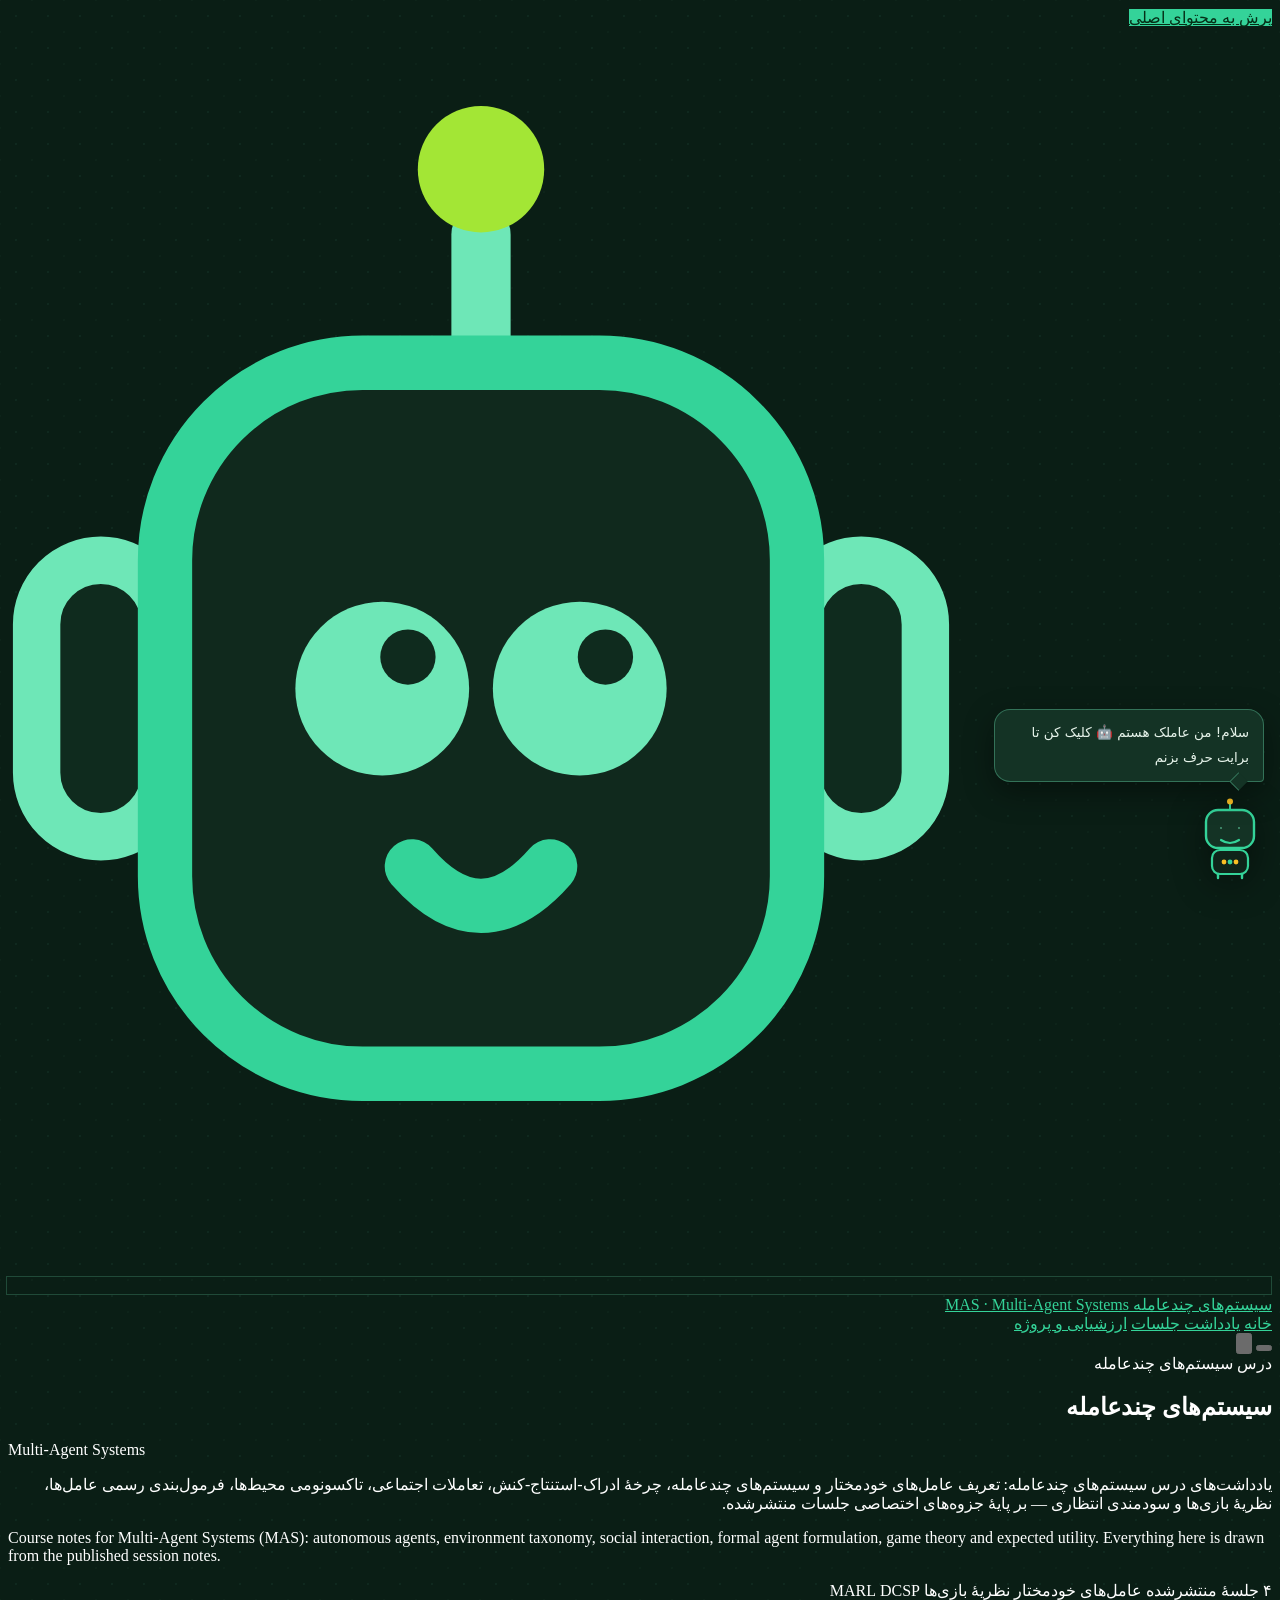
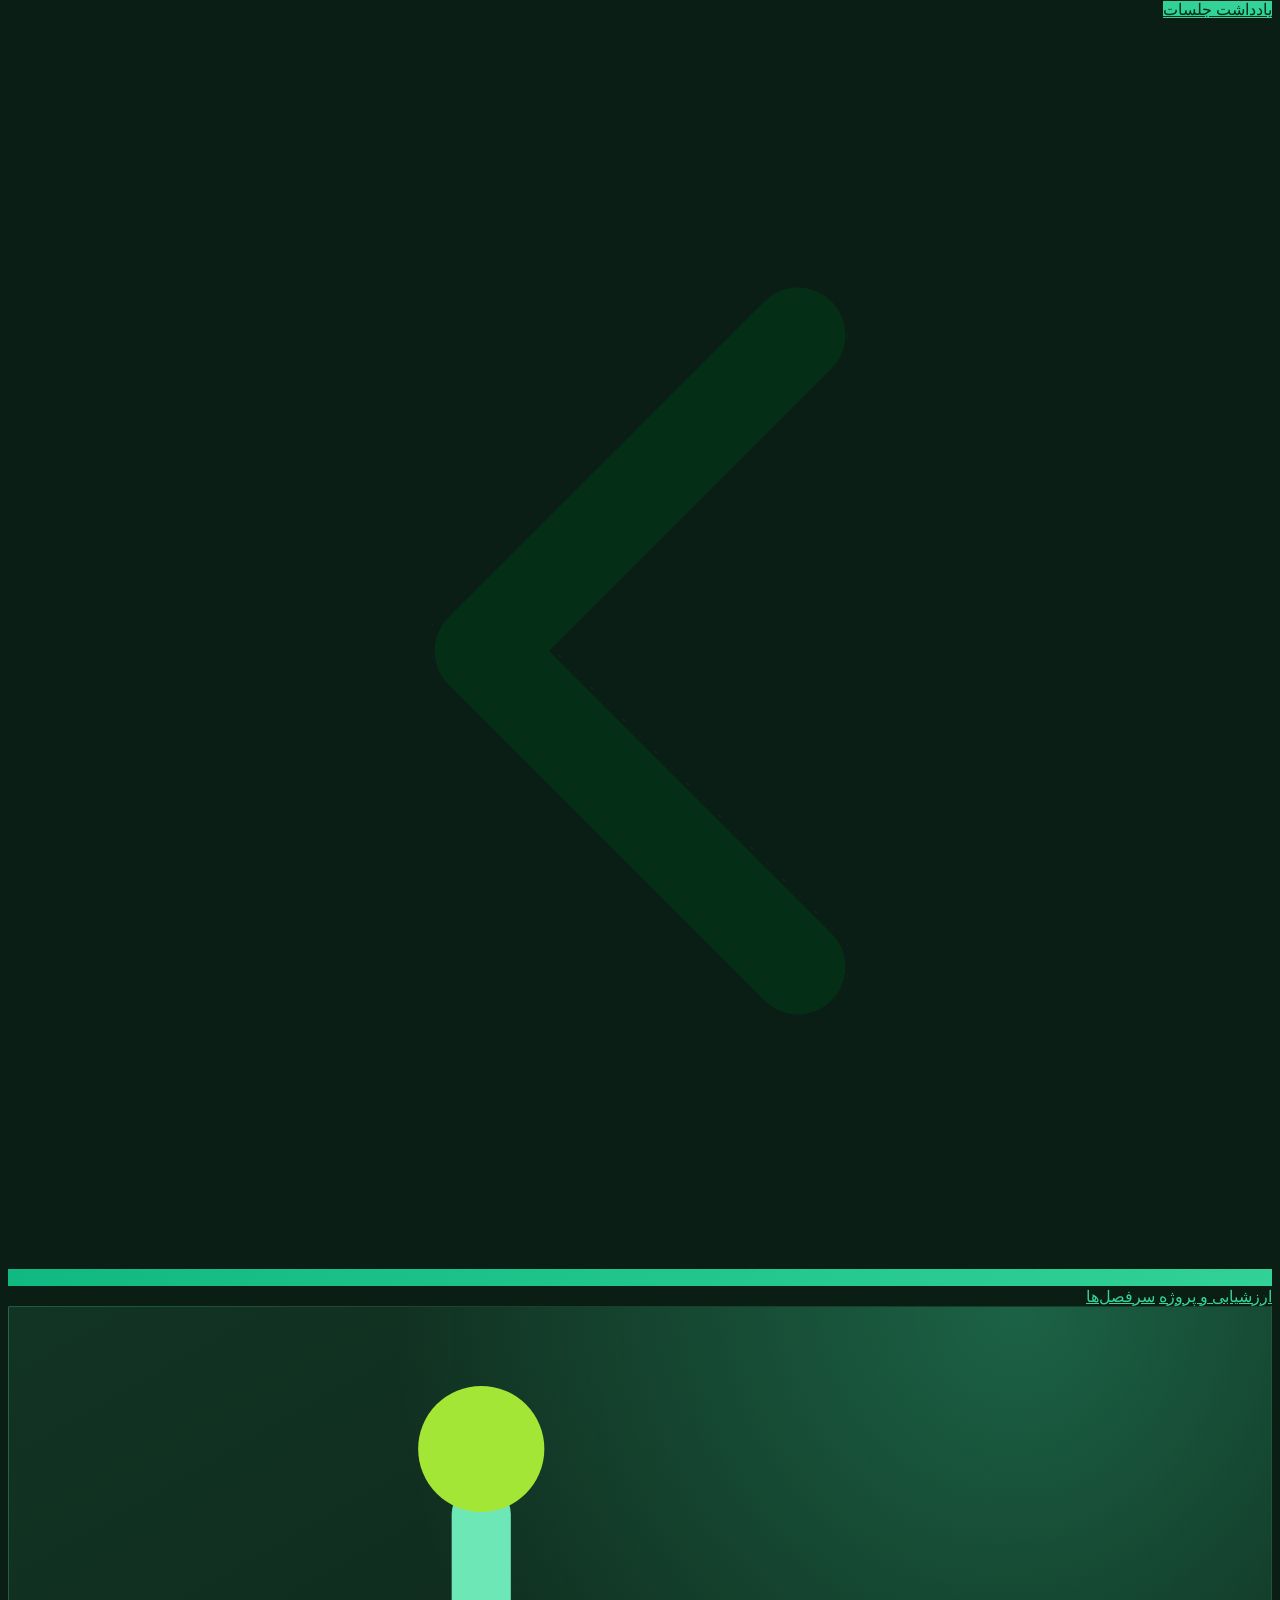
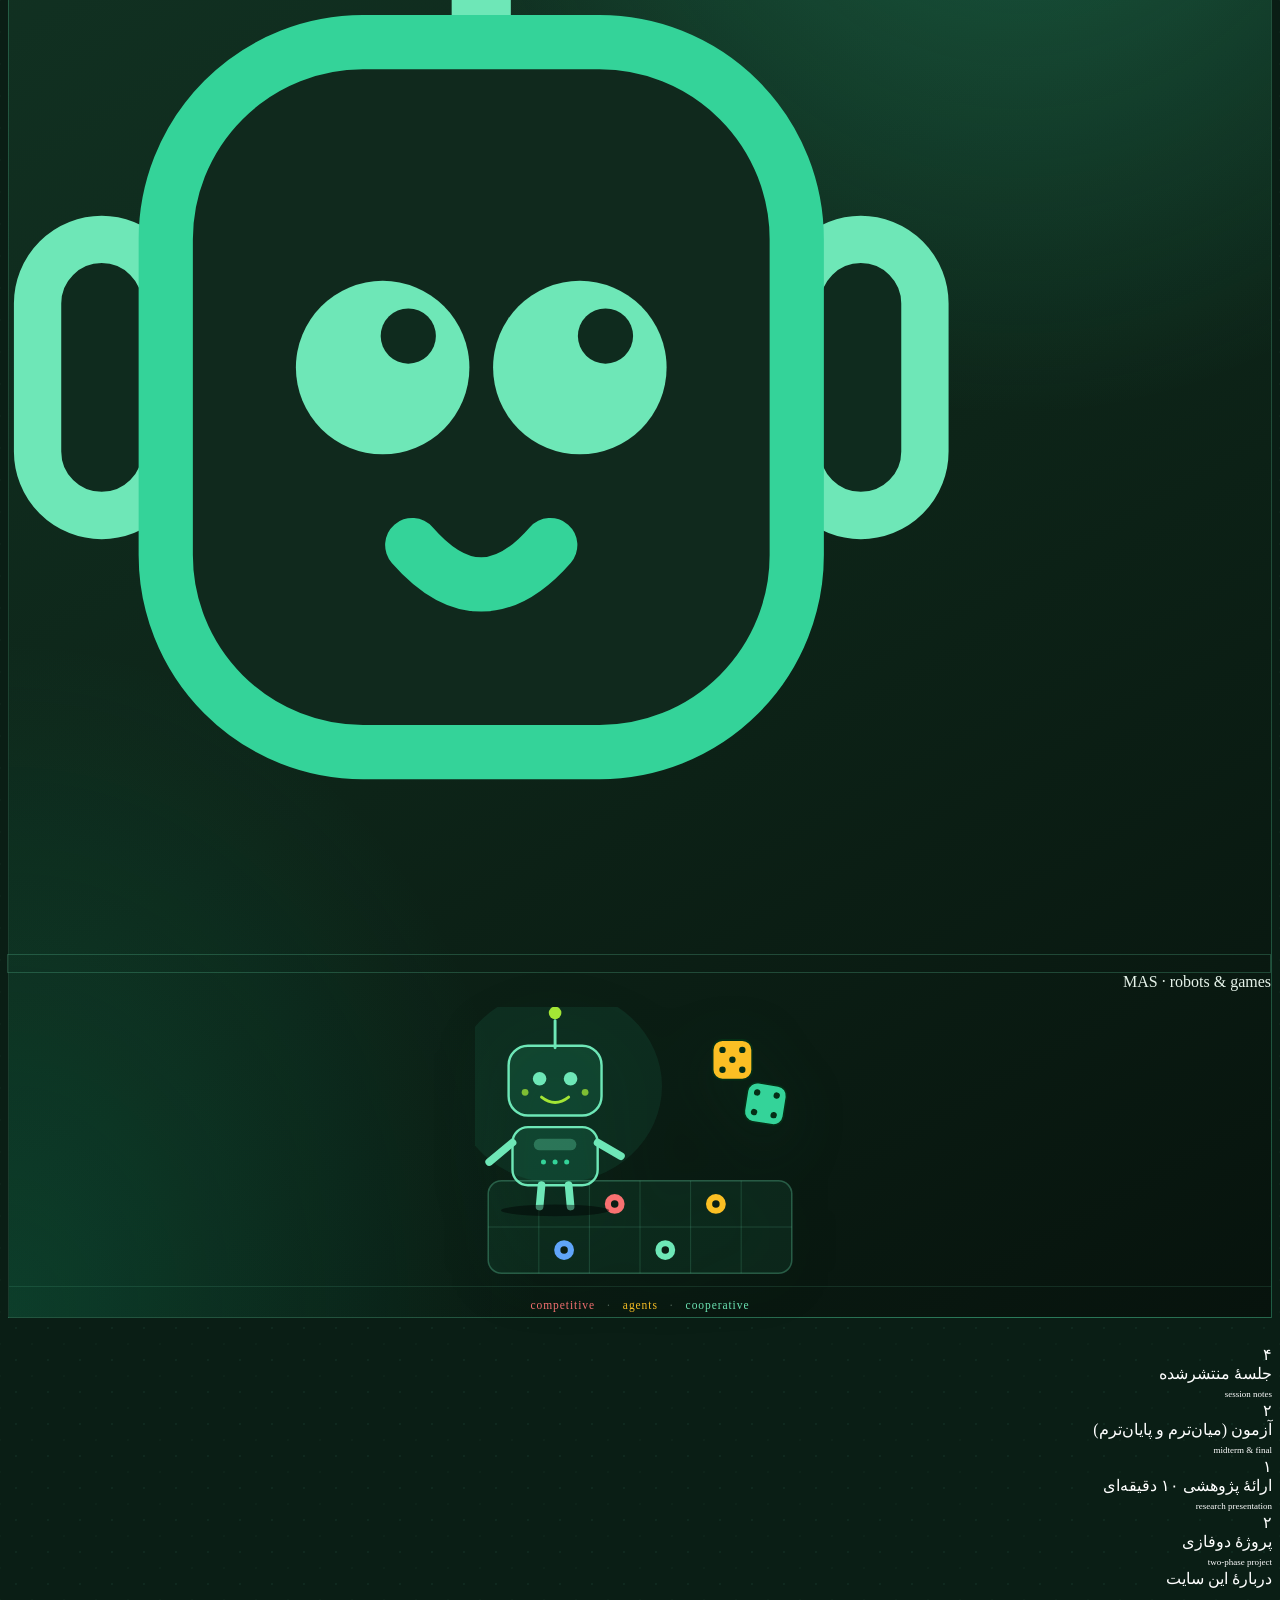
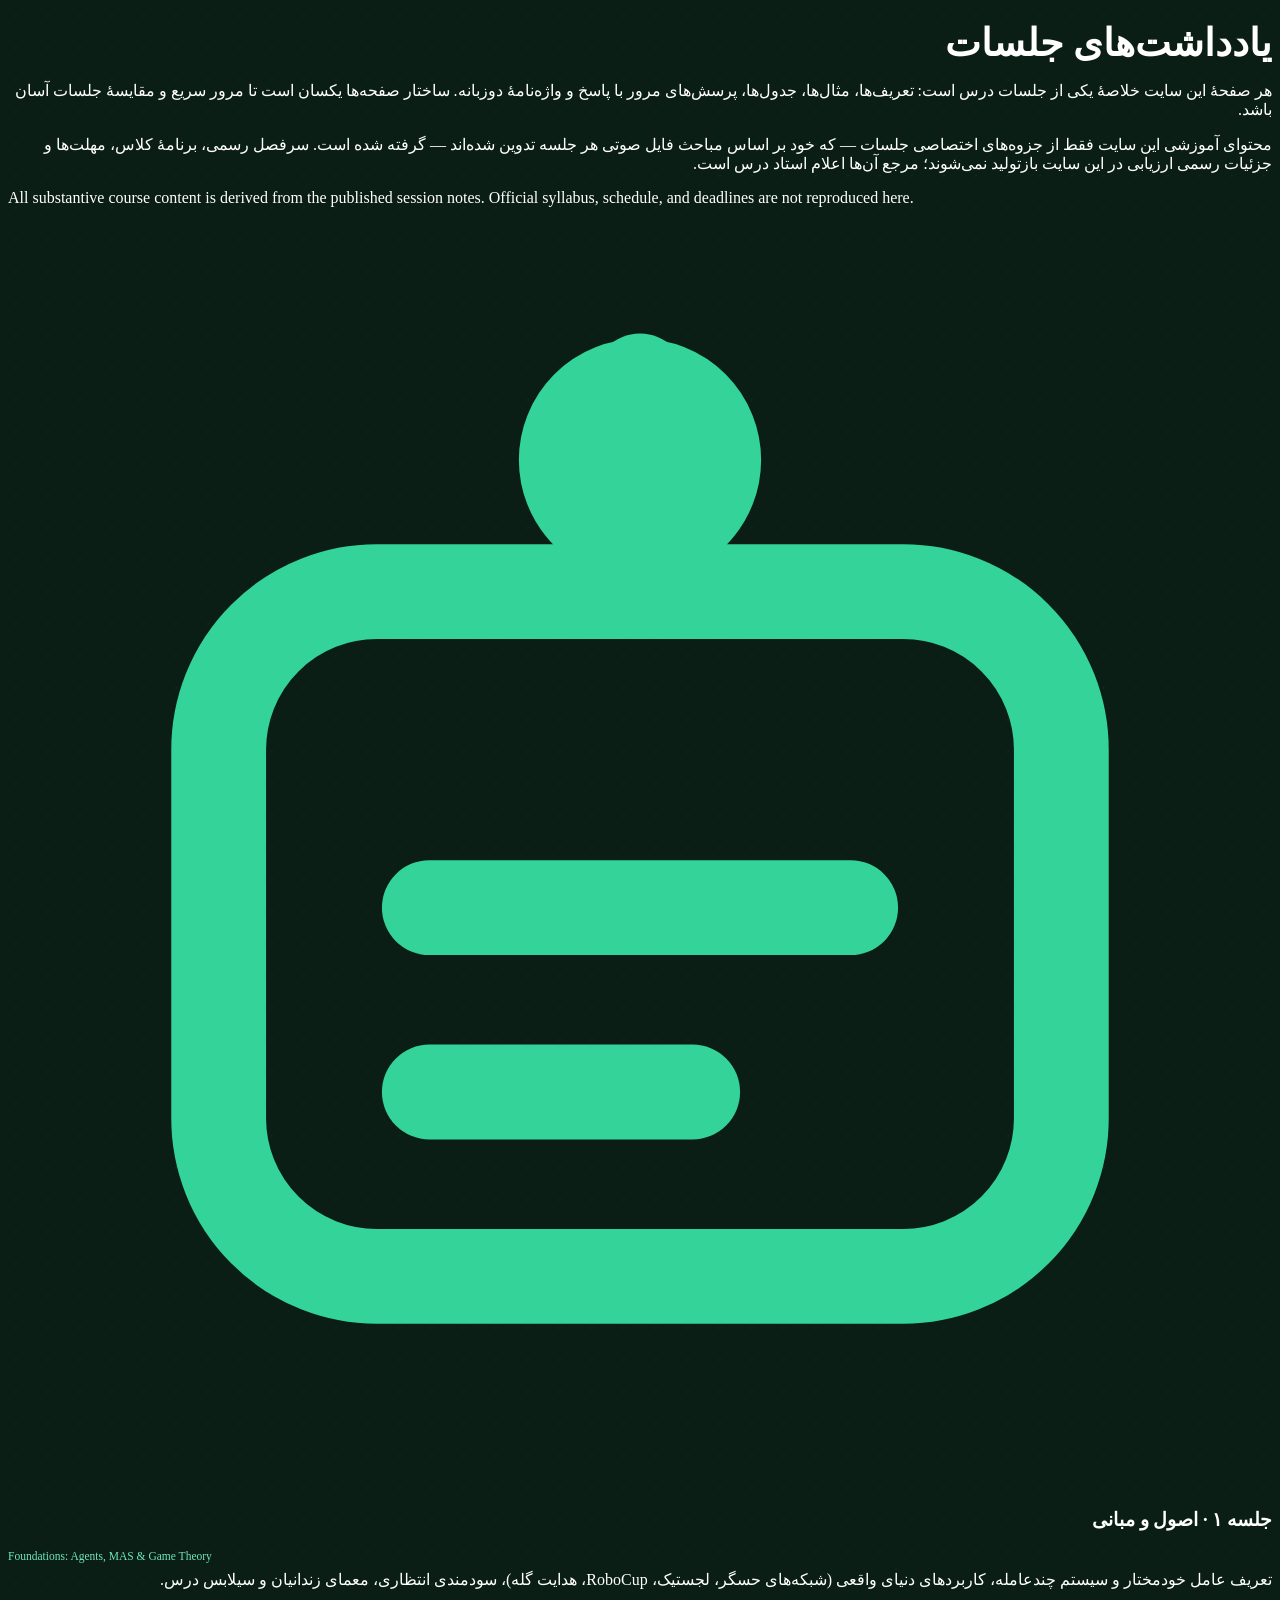
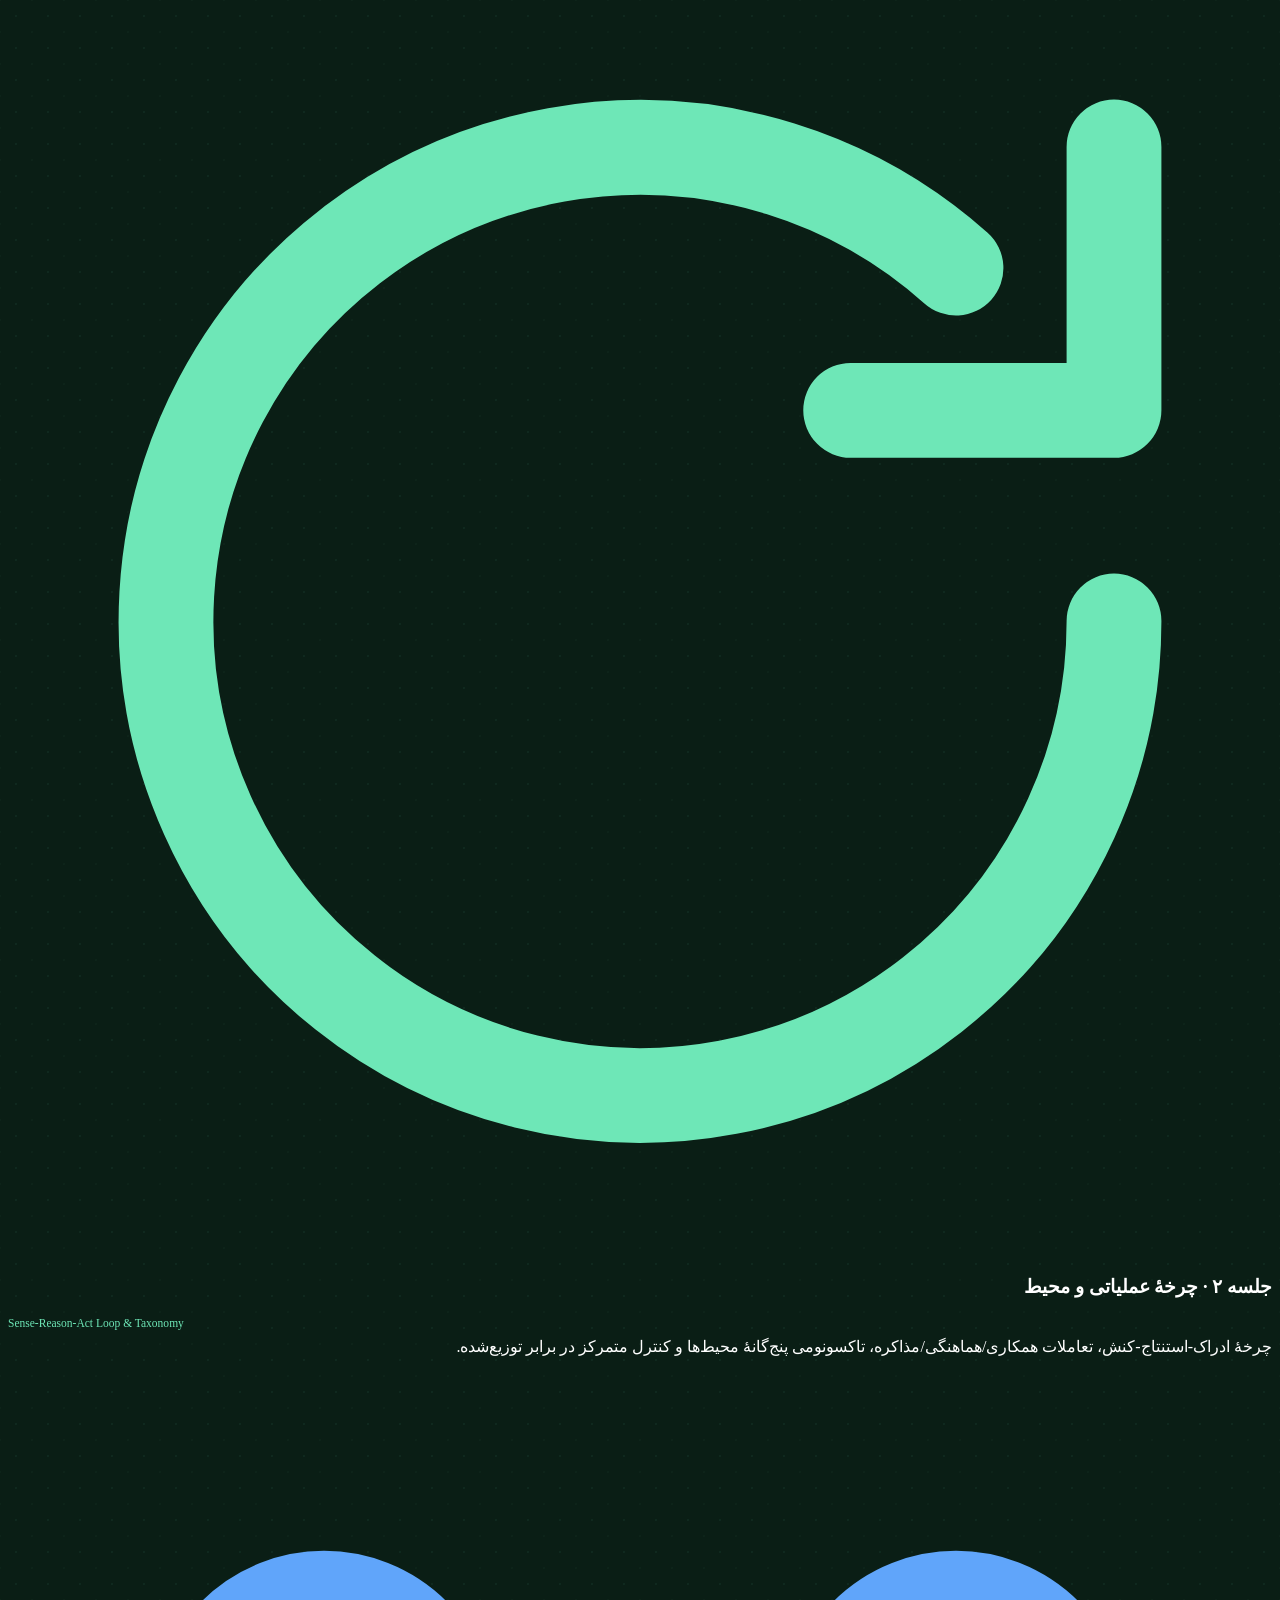
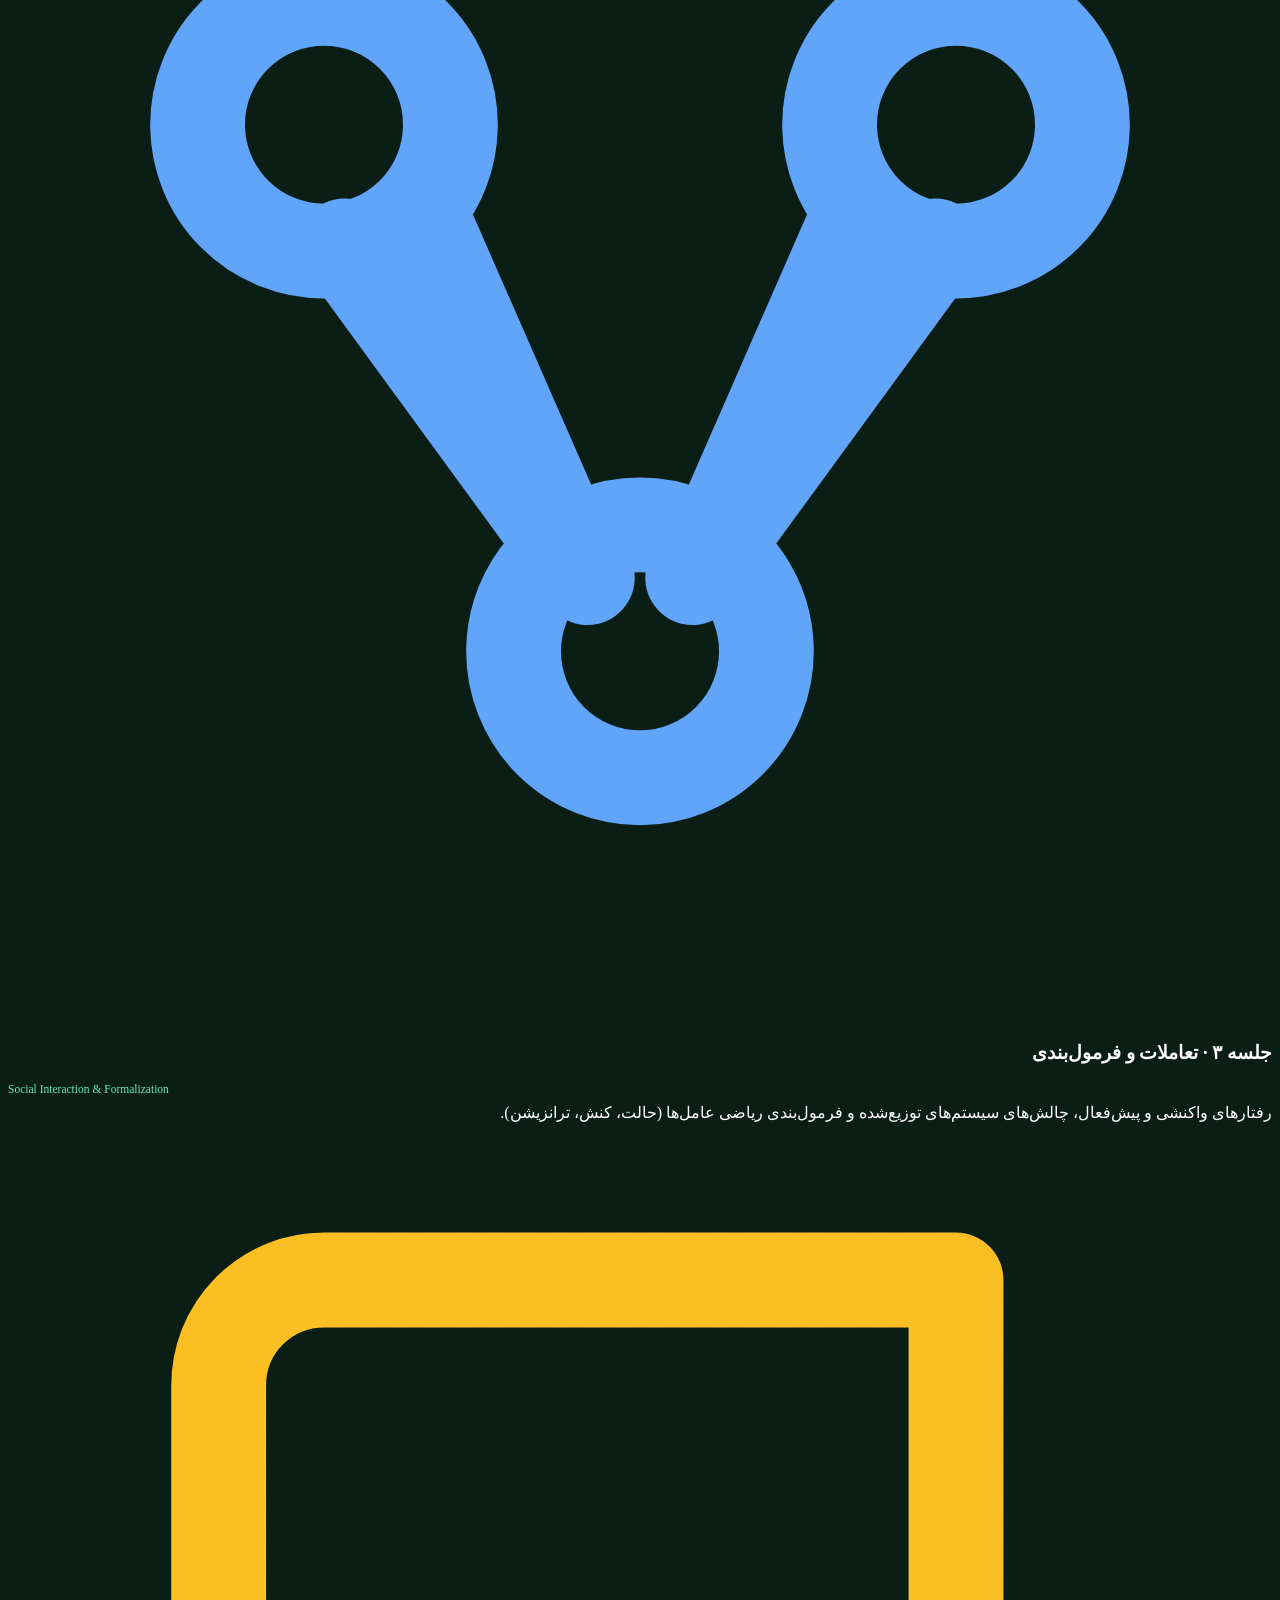
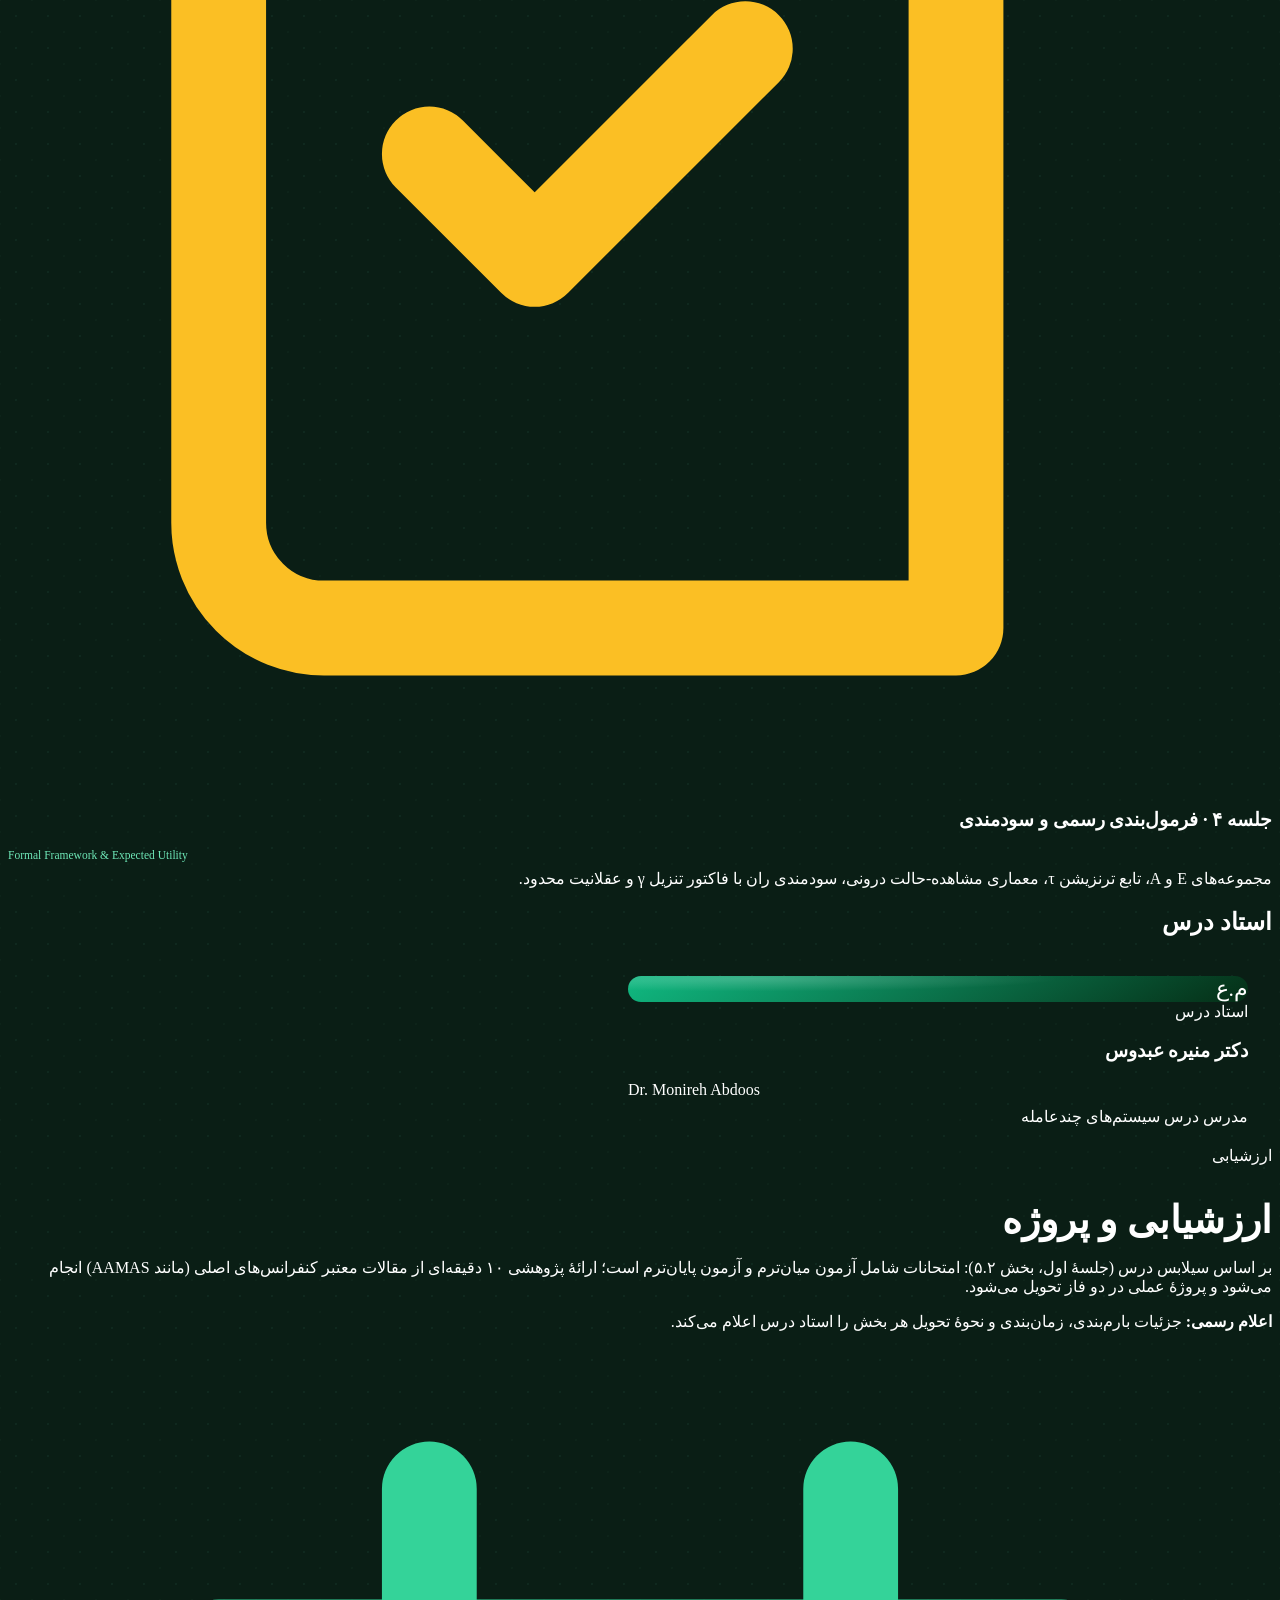
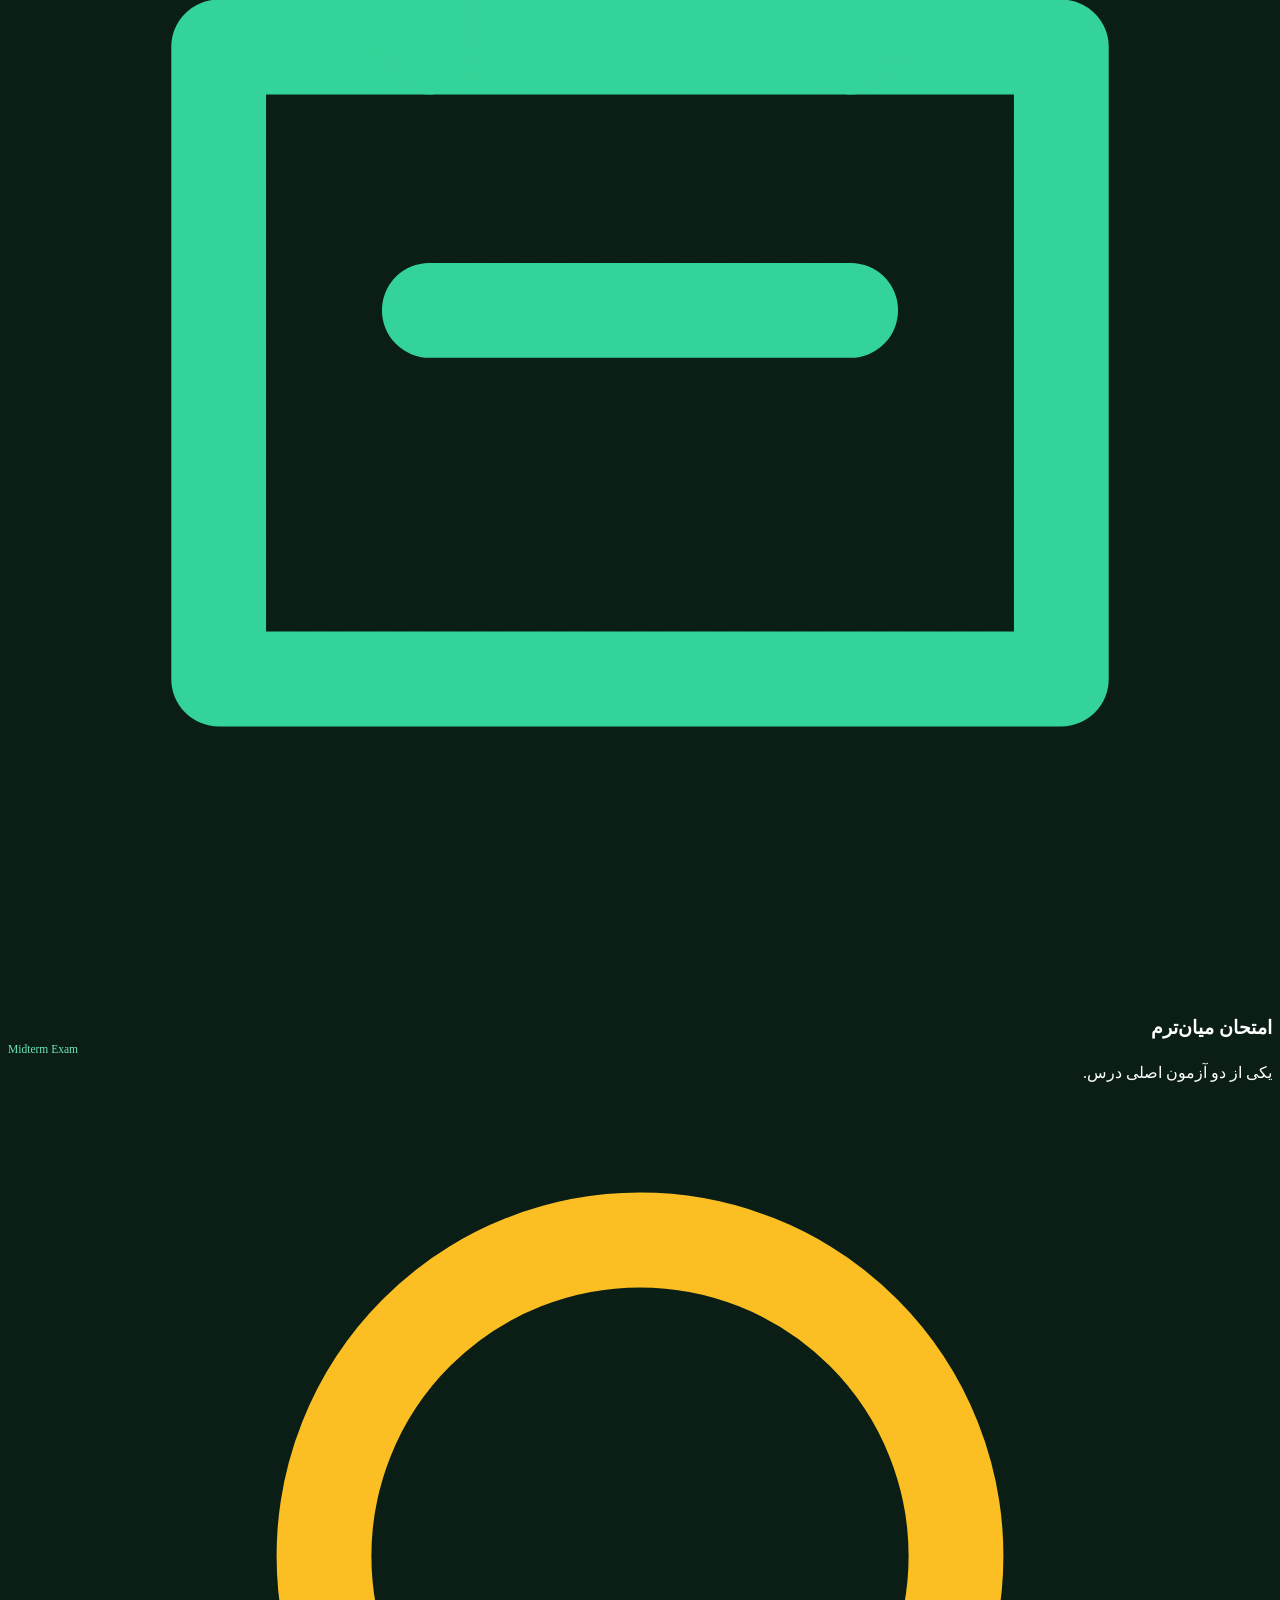
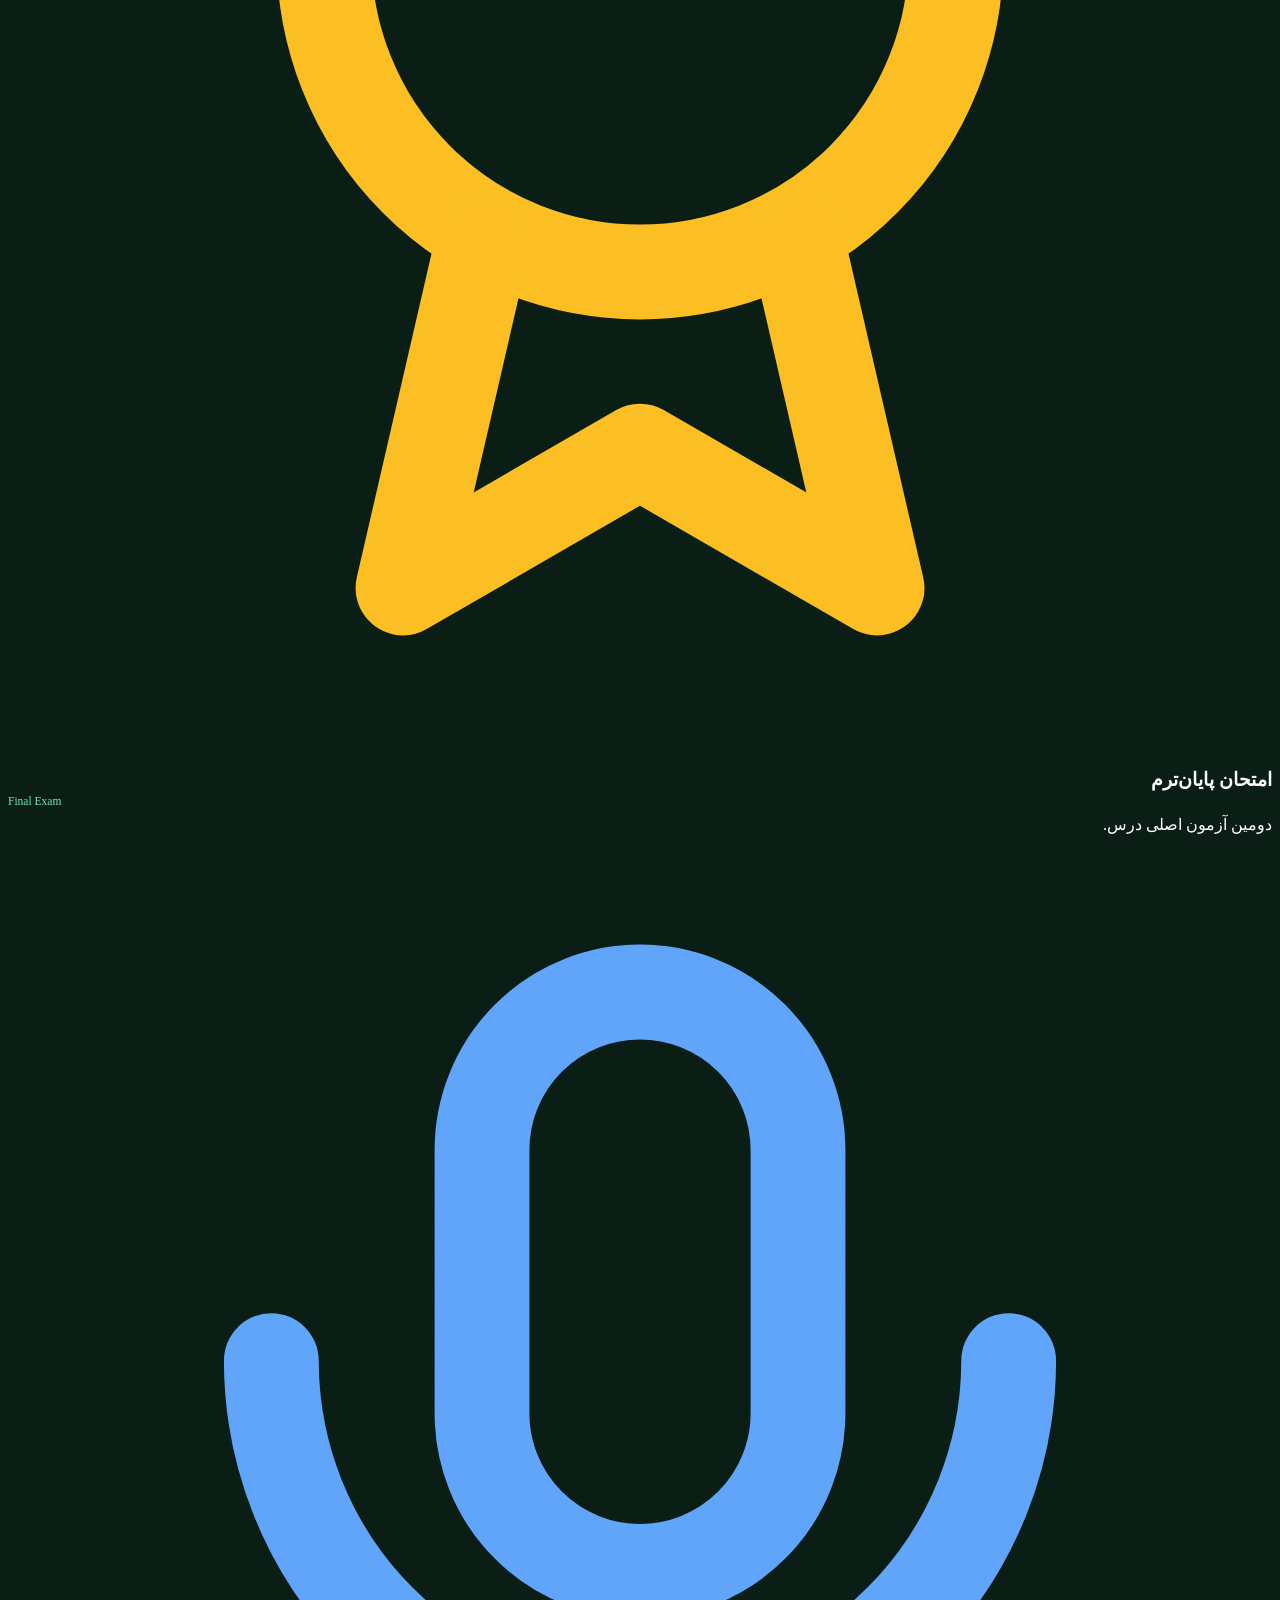
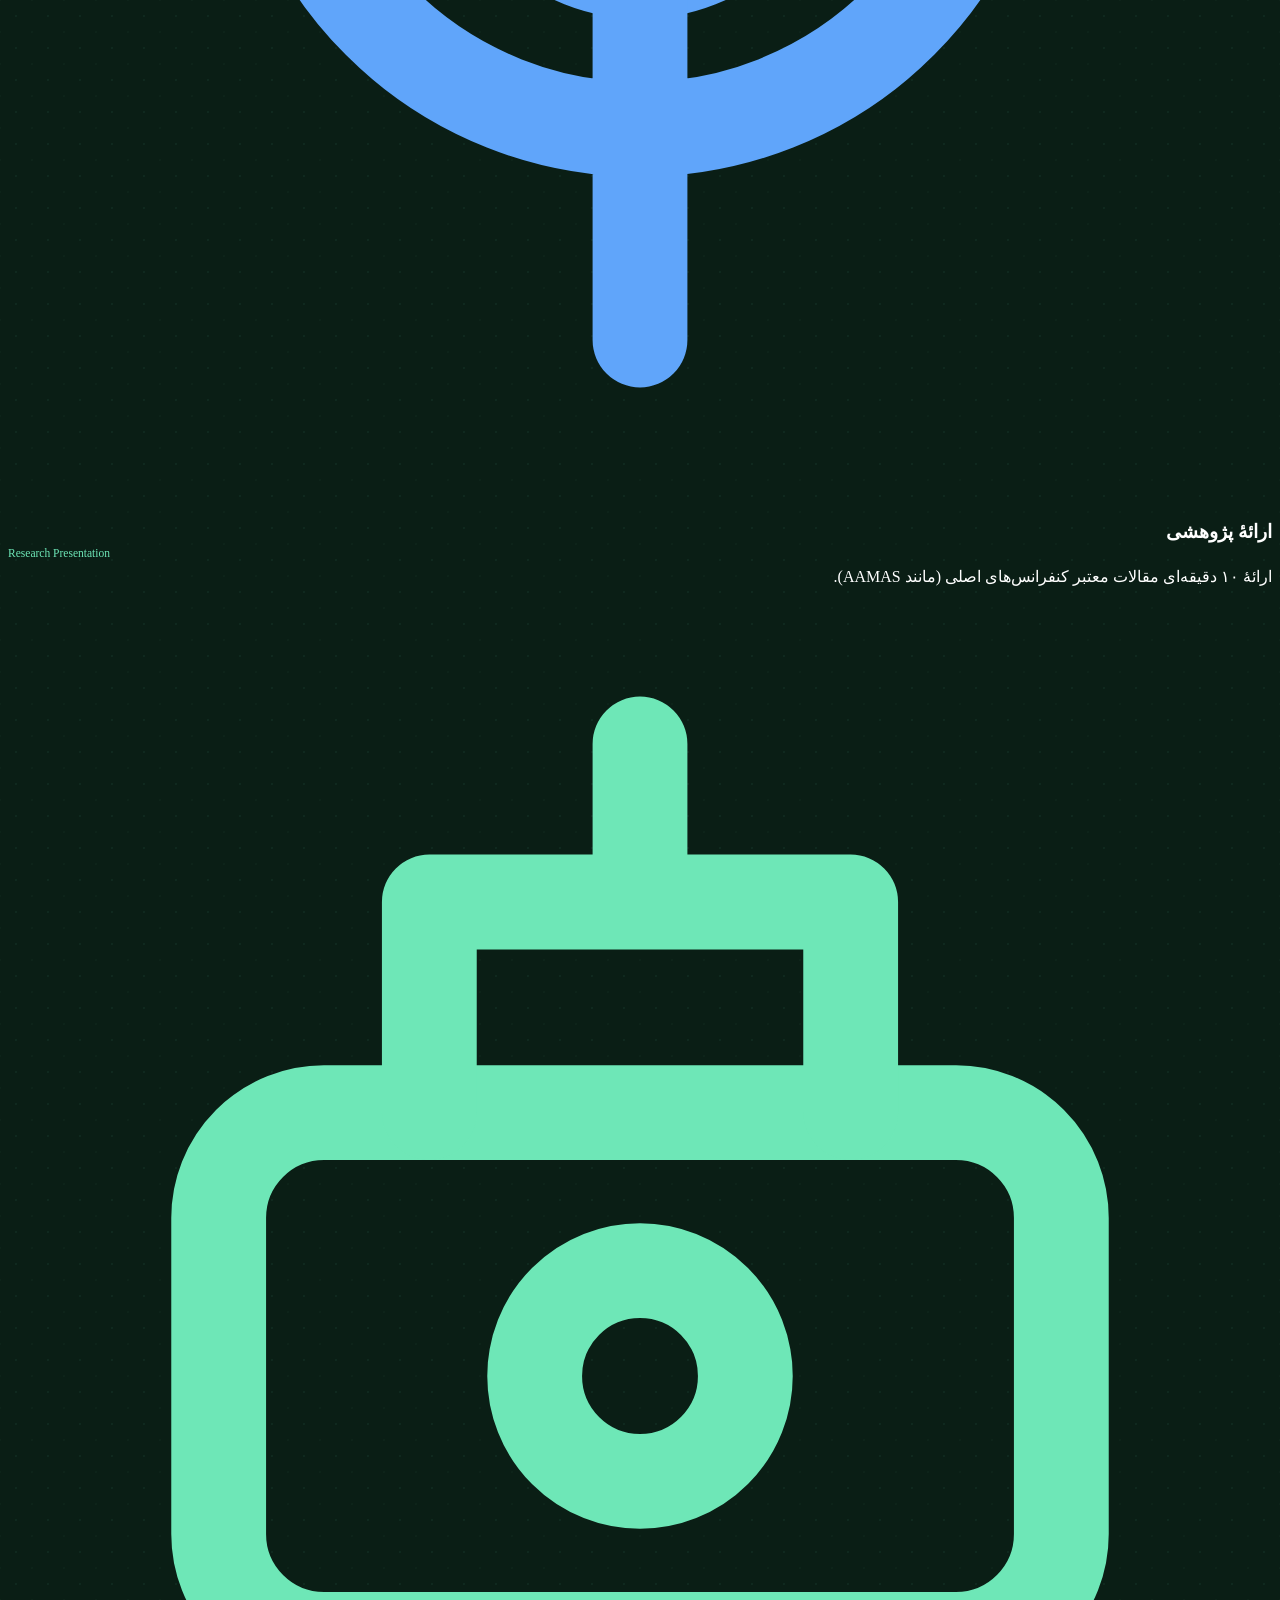
==== index.html @ 3619351b "Build Multi-Agent Systems course notes site Dark-green robot/game themed Persian (RTL) notes site fo" ====
<!doctype html>
<html lang="fa" dir="rtl">
<head>
<meta charset="utf-8">
<meta name="viewport" content="width=device-width, initial-scale=1, viewport-fit=cover">
<title>سیستم‌های چندعامله — MAS · Multi-Agent Systems</title>
<meta name="description" content="یادداشت‌های درس سیستم‌های چندعامله (Multi-Agent Systems) با تدریس دکتر منیره عبدوس: عامل‌های خودمختار، تعاملات اجتماعی، تاکسونومی محیط، فرمول‌بندی رسمی عامل‌ها، نظریهٔ بازی‌ها و سودمندی انتظاری — بر پایهٔ جزوه‌های اختصاصی جلسات.">
<meta name="theme-color" content="#0a1e15">
<meta property="og:title" content="سیستم‌های چندعامله — MAS · Multi-Agent Systems">
<meta property="og:description" content="یادداشت جلسات و منابع درس سیستم‌های چندعامله (MAS).">
<meta property="og:type" content="website">
<script>(function(){try{var t=localStorage.getItem("nlp-theme");if(t==="light"||t==="dark")document.documentElement.setAttribute("data-theme",t);}catch(e){}})();</script>
<link rel="icon" href="assets/img/mas-logo-favicon.svg" type="image/svg+xml">
<link rel="stylesheet" href="assets/css/site.css">
<link rel="stylesheet" href="assets/css/mas-theme.css">
<style>
/* ===== MAS home page additions ===== */
.hero-panel { display: flex; flex-direction: column; }
.hero-panel .hero-bot { flex: 1; display: grid; place-items: center; padding: 16px 8px 4px; }
.hero-bot svg { max-width: 330px; }
.panel-foot {
  border-top: 1px solid rgba(110, 231, 183, 0.12);
  padding: 12px 10px 6px; display: flex; gap: 12px; align-items: center; justify-content: center;
  font-family: var(--mono); font-size: 0.72rem; letter-spacing: 0.08em; color: var(--muted);
}
.panel-foot .co { color: #6ee7b7; }
.panel-foot .cmp { color: #f87171; }
.panel-foot .ag { color: #fbbf24; }
.panel-foot .sep { opacity: 0.45; }
.card-en {
  font-family: var(--mono); font-size: 0.72rem; color: var(--brand-2);
  margin: 4px 0 8px; direction: ltr; text-align: left;
}
.card p { margin: 0; }
.eval-card h3 { margin-bottom: 2px; }
.topic-list { display: flex; flex-direction: column; gap: 12px; }
.topic {
  display: flex; gap: 16px; align-items: flex-start;
  background: var(--surface); border: 1px solid var(--line);
  border-radius: 14px; padding: 18px 20px;
  transition: border-color 0.2s, background 0.2s;
}
.topic:hover { border-color: var(--line-2); background: var(--surface-2); }
.topic-num {
  flex: none; width: 36px; height: 36px; border-radius: 10px;
  display: grid; place-items: center;
  font-family: var(--mono); font-weight: 700; font-size: 0.9rem;
  color: var(--brand); background: var(--brand-soft); border: 1px solid var(--line-2);
}
.topic h3 { margin: 0 0 6px; font-size: 1.05rem; }
.topic .t-en {
  font-family: var(--mono); font-size: 0.78rem; font-weight: 400;
  color: var(--brand-2); margin-inline-start: 8px;
}
.topic p { margin: 0; color: var(--muted); font-size: 0.92rem; line-height: 1.9; }
.footer-bot { display: inline-flex; align-items: center; }
@media (max-width: 640px) { .topic { padding: 14px; } }
</style>
</head>
<body>
<a class="skip-link" href="#main">پرش به محتوای اصلی</a>

<header class="site-header">
  <div class="container header-inner">
    <a class="brand" href="index.html" aria-label="صفحهٔ اصلی درس سیستم‌های چندعامله">
      <span class="brand-logo" aria-hidden="true"><img src="assets/img/mas-logo.svg" alt=""></span>
      <span class="brand-text">
        <span class="brand-title">سیستم‌های چندعامله</span>
        <span class="brand-sub">MAS · Multi-Agent Systems</span>
      </span>
    </a>
    <nav class="nav" id="site-nav" data-nav aria-label="ناوبری اصلی">
      <a href="index.html" aria-current="page">خانه</a>
      <a href="notes.html">یادداشت جلسات</a>
      <a href="index.html#grading">ارزشیابی و پروژه</a>
    </nav>
    <div class="header-actions">
      <button class="icon-btn" type="button" data-theme-toggle aria-label="تغییر پوسته" title="تغییر پوسته">
        <svg data-icon-moon viewBox="0 0 24 24" fill="none" stroke="currentColor" stroke-width="1.8" stroke-linecap="round" stroke-linejoin="round" aria-hidden="true"><path d="M20.5 14.2A8.5 8.5 0 0 1 9.8 3.5 8.5 8.5 0 1 0 20.5 14.2Z"/></svg>
        <svg data-icon-sun viewBox="0 0 24 24" fill="none" stroke="currentColor" stroke-width="1.8" stroke-linecap="round" aria-hidden="true" style="display:none"><circle cx="12" cy="12" r="4"/><path d="M12 2v2M12 20v2M4.9 4.9l1.4 1.4M17.7 17.7l1.4 1.4M2 12h2M20 12h2M4.9 19.1l1.4-1.4M17.7 6.3l1.4-1.4"/></svg>
      </button>
      <button class="icon-btn menu-btn" type="button" data-menu-toggle aria-label="باز کردن منو" aria-expanded="false" aria-controls="site-nav">
        <svg viewBox="0 0 24 24" fill="none" stroke="currentColor" stroke-width="1.8" stroke-linecap="round" aria-hidden="true"><path d="M4 7h16M4 12h16M4 17h16"/></svg>
      </button>
    </div>
  </div>
</header>

<main id="main">

  <section class="hero">
    <div class="container hero-inner">
      <div class="hero-copy">
        <div class="eyebrow">درس سیستم‌های چندعامله</div>
        <h1>سیستم‌های چندعامله</h1>
        <div class="hero-en" dir="ltr">Multi-Agent Systems</div>
        <p class="hero-lead">
          یادداشت‌های درس سیستم‌های چندعامله: تعریف عامل‌های خودمختار و سیستم‌های چندعامله،
          چرخهٔ ادراک-استنتاج-کنش، تعاملات اجتماعی، تاکسونومی محیط‌ها، فرمول‌بندی رسمی عامل‌ها،
          نظریهٔ بازی‌ها و سودمندی انتظاری — بر پایهٔ جزوه‌های اختصاصی جلسات منتشرشده.
        </p>
        <p class="hero-lead-en" dir="ltr">
          Course notes for Multi-Agent Systems (MAS): autonomous agents, environment taxonomy,
          social interaction, formal agent formulation, game theory and expected utility.
          Everything here is drawn from the published session notes.
        </p>
        <div class="hero-meta">
          <span class="chip"><span class="dot"></span> ۴ جلسهٔ منتشرشده</span>
          <span class="chip"><span class="dot"></span> عامل‌های خودمختار</span>
          <span class="chip"><span class="dot"></span> نظریهٔ بازی‌ها</span>
          <span class="chip"><span class="dot"></span> <span class="mono" dir="ltr">DCSP</span></span>
          <span class="chip"><span class="dot"></span> <span class="mono" dir="ltr">MARL</span></span>
        </div>
        <div class="hero-actions">
          <a class="btn btn--primary" href="notes.html">
            یادداشت جلسات
            <svg viewBox="0 0 24 24" fill="none" stroke="currentColor" stroke-width="1.8" stroke-linecap="round" stroke-linejoin="round" aria-hidden="true"><path d="M15 18l-6-6 6-6"/></svg>
          </a>
          <a class="btn btn--ghost" href="#grading">ارزشیابی و پروژه</a>
          <a class="btn btn--quiet" href="#syllabus">سرفصل‌ها</a>
        </div>
      </div>

      <div class="hero-panel" aria-hidden="true">
        <div class="panel-top">
          <span class="panel-logo"><img src="assets/img/mas-logo.svg" alt=""></span>
          <span class="panel-label">MAS · robots &amp; games</span>
          <span class="panel-dots"><span></span><span></span><span></span></span>
        </div>
        <div class="hero-bot">
          <svg viewBox="0 0 300 250" fill="none" role="presentation">
            <ellipse class="bot-glow" cx="75" cy="72" rx="95" ry="88" fill="rgba(52,211,153,.09)"/>
            <rect x="12" y="158" width="276" height="84" rx="12" fill="rgba(52,211,153,.08)" stroke="rgba(110,231,183,.3)" stroke-width="1.4"/>
            <g stroke="rgba(110,231,183,.16)" stroke-width="1">
              <line x1="58" y1="158" x2="58" y2="242"/>
              <line x1="104" y1="158" x2="104" y2="242"/>
              <line x1="150" y1="158" x2="150" y2="242"/>
              <line x1="196" y1="158" x2="196" y2="242"/>
              <line x1="242" y1="158" x2="242" y2="242"/>
              <line x1="12" y1="200" x2="288" y2="200"/>
            </g>
            <circle cx="81" cy="221" r="9" fill="#60a5fa"/><circle cx="81" cy="221" r="3.4" fill="#0a1e15"/>
            <circle cx="127" cy="179" r="9" fill="#f87171"/><circle cx="127" cy="179" r="3.4" fill="#0a1e15"/>
            <circle cx="173" cy="221" r="9" fill="#6ee7b7"/><circle cx="173" cy="221" r="3.4" fill="#0a1e15"/>
            <circle cx="219" cy="179" r="9" fill="#fbbf24"/><circle cx="219" cy="179" r="3.4" fill="#0a1e15"/>
            <g>
              <rect x="216" y="30" width="36" height="36" rx="9" fill="#fbbf24" stroke="#052e16" stroke-width="1.6"/>
              <circle cx="225" cy="39" r="2.9" fill="#052e16"/><circle cx="243" cy="39" r="2.9" fill="#052e16"/>
              <circle cx="234" cy="48" r="2.9" fill="#052e16"/>
              <circle cx="225" cy="57" r="2.9" fill="#052e16"/><circle cx="243" cy="57" r="2.9" fill="#052e16"/>
            </g>
            <g transform="rotate(9 264 88)">
              <rect x="246" y="70" width="36" height="36" rx="9" fill="#34d399" stroke="#052e16" stroke-width="1.6"/>
              <circle cx="255" cy="79" r="2.9" fill="#052e16"/><circle cx="273" cy="79" r="2.9" fill="#052e16"/>
              <circle cx="255" cy="97" r="2.9" fill="#052e16"/><circle cx="273" cy="97" r="2.9" fill="#052e16"/>
            </g>
            <g transform="translate(-24,-14) scale(0.88)">
              <g class="bot-antenna">
                <line x1="110" y1="58" x2="110" y2="30" stroke="#6ee7b7" stroke-width="3" stroke-linecap="round"/>
                <circle cx="110" cy="22" r="6.5" fill="#a3e635"/>
              </g>
              <rect x="62" y="56" width="96" height="72" rx="20" fill="rgba(52,211,153,.13)" stroke="#6ee7b7" stroke-width="2.5"/>
              <g class="bot-eye">
                <circle cx="94" cy="90" r="7" fill="#6ee7b7"/>
                <circle cx="126" cy="90" r="7" fill="#6ee7b7"/>
              </g>
              <circle cx="79" cy="104" r="3.5" fill="rgba(163,230,53,.75)"/>
              <circle cx="141" cy="104" r="3.5" fill="rgba(163,230,53,.75)"/>
              <path d="M96 109q14 11 28 0" stroke="#a3e635" stroke-width="3" stroke-linecap="round"/>
              <rect x="66" y="140" width="88" height="60" rx="16" fill="rgba(52,211,153,.13)" stroke="#6ee7b7" stroke-width="2.5"/>
              <rect x="88" y="152" width="44" height="12" rx="6" fill="rgba(110,231,183,.3)"/>
              <circle cx="98" cy="176" r="2.6" fill="#34d399"/>
              <circle cx="110" cy="176" r="2.6" fill="#34d399"/>
              <circle cx="122" cy="176" r="2.6" fill="#34d399"/>
              <path d="M66 156 42 176" stroke="#6ee7b7" stroke-width="8" stroke-linecap="round"/>
              <path d="M154 156 178 170" stroke="#6ee7b7" stroke-width="8" stroke-linecap="round"/>
              <line x1="96" y1="200" x2="94" y2="222" stroke="#6ee7b7" stroke-width="8" stroke-linecap="round"/>
              <line x1="124" y1="200" x2="126" y2="222" stroke="#6ee7b7" stroke-width="8" stroke-linecap="round"/>
              <ellipse class="bot-shadow" cx="110" cy="226" rx="56" ry="6" fill="rgba(0,0,0,.45)"/>
            </g>
          </svg>
        </div>
        <div class="panel-foot">
          <span class="mono co" dir="ltr">cooperative</span>
          <span class="sep" aria-hidden="true">·</span>
          <span class="mono ag" dir="ltr">agents</span>
          <span class="sep" aria-hidden="true">·</span>
          <span class="mono cmp" dir="ltr">competitive</span>
        </div>
      </div>
    </div>
  </section>

  <div class="container" style="margin-top:-1px">
    <div class="stats" style="margin-top:28px">
      <div class="stat"><div class="stat-value">۴</div><div class="stat-label">جلسهٔ منتشرشده<br><span class="mono" style="font-size:9px" dir="ltr">session notes</span></div></div>
      <div class="stat"><div class="stat-value">۲</div><div class="stat-label">آزمون (میان‌ترم و پایان‌ترم)<br><span class="mono" style="font-size:9px" dir="ltr">midterm &amp; final</span></div></div>
      <div class="stat"><div class="stat-value">۱</div><div class="stat-label">ارائهٔ پژوهشی ۱۰ دقیقه‌ای<br><span class="mono" style="font-size:9px" dir="ltr">research presentation</span></div></div>
      <div class="stat"><div class="stat-value">۲</div><div class="stat-label">پروژهٔ دوفازی<br><span class="mono" style="font-size:9px" dir="ltr">two-phase project</span></div></div>
    </div>
  </div>

  <section class="section" id="about">
    <div class="container split">
      <div>
        <div class="eyebrow">دربارهٔ این سایت</div>
        <h2 style="font-size:clamp(1.7rem,3.2vw,2.4rem);margin-bottom:14px">یادداشت‌های جلسات</h2>
        <div class="prose-block">
          <p>
            هر صفحهٔ این سایت خلاصهٔ یکی از جلسات درس است: تعریف‌ها، مثال‌ها، جدول‌ها،
            پرسش‌های مرور با پاسخ و واژه‌نامهٔ دوزبانه. ساختار صفحه‌ها یکسان است تا مرور سریع
            و مقایسهٔ جلسات آسان باشد.
          </p>
          <p>
            محتوای آموزشی این سایت فقط از جزوه‌های اختصاصی جلسات — که خود بر اساس مباحث فایل صوتی
            هر جلسه تدوین شده‌اند — گرفته شده است. سرفصل رسمی، برنامهٔ کلاس، مهلت‌ها و جزئیات رسمی
            ارزیابی در این سایت بازتولید نمی‌شوند؛ مرجع آن‌ها اعلام استاد درس است.
          </p>
          <p class="small muted" dir="ltr" style="margin-top:14px">
            All substantive course content is derived from the published session notes.
            Official syllabus, schedule, and deadlines are not reproduced here.
          </p>
        </div>
      </div>

      <div class="grid grid--2" data-reveal>
        <a class="card" href="sessions/session-01.html" style="text-decoration:none;color:inherit">
          <div class="card-icon"><svg viewBox="0 0 24 24" fill="none" stroke="#34d399" stroke-width="1.8" stroke-linecap="round" stroke-linejoin="round" aria-hidden="true"><rect x="4" y="7" width="16" height="13" rx="3"/><path d="M12 3v4M8 13h8M8 16.5h5"/><circle cx="12" cy="4.5" r="1.4"/></svg></div>
          <h3>جلسه ۱ · اصول و مبانی</h3>
          <div class="card-en" dir="ltr">Foundations: Agents, MAS &amp; Game Theory</div>
          <p>تعریف عامل خودمختار و سیستم چندعامله، کاربردهای دنیای واقعی (شبکه‌های حسگر، لجستیک، RoboCup، هدایت گله)، سودمندی انتظاری، معمای زندانیان و سیلابس درس.</p>
        </a>
        <a class="card" href="sessions/session-02.html" style="text-decoration:none;color:inherit">
          <div class="card-icon"><svg viewBox="0 0 24 24" fill="none" stroke="#6ee7b7" stroke-width="1.8" stroke-linecap="round" stroke-linejoin="round" aria-hidden="true"><path d="M21 12a9 9 0 1 1-3-6.7"/><path d="M21 3v5h-5"/></svg></div>
          <h3>جلسه ۲ · چرخهٔ عملیاتی و محیط</h3>
          <div class="card-en" dir="ltr">Sense-Reason-Act Loop &amp; Taxonomy</div>
          <p>چرخهٔ ادراک-استنتاج-کنش، تعاملات همکاری/هماهنگی/مذاکره، تاکسونومی پنج‌گانهٔ محیط‌ها و کنترل متمرکز در برابر توزیع‌شده.</p>
        </a>
        <a class="card" href="sessions/session-03.html" style="text-decoration:none;color:inherit">
          <div class="card-icon"><svg viewBox="0 0 24 24" fill="none" stroke="#60a5fa" stroke-width="1.8" stroke-linecap="round" stroke-linejoin="round" aria-hidden="true"><circle cx="6" cy="7" r="2.4"/><circle cx="18" cy="7" r="2.4"/><circle cx="12" cy="17" r="2.4"/><path d="M7.8 8.6 10.6 15M16.2 8.6 13.4 15M6.4 9.3 11 15.6M17.6 9.3 13 15.6"/></svg></div>
          <h3>جلسه ۳ · تعاملات و فرمول‌بندی</h3>
          <div class="card-en" dir="ltr">Social Interaction &amp; Formalization</div>
          <p>رفتارهای واکنشی و پیش‌فعال، چالش‌های سیستم‌های توزیع‌شده و فرمول‌بندی ریاضی عامل‌ها (حالت، کنش، ترانزیشن).</p>
        </a>
        <a class="card" href="sessions/session-04.html" style="text-decoration:none;color:inherit">
          <div class="card-icon"><svg viewBox="0 0 24 24" fill="none" stroke="#fbbf24" stroke-width="1.8" stroke-linecap="round" stroke-linejoin="round" aria-hidden="true"><path d="M4 19V5a2 2 0 0 1 2-2h12v18H6a2 2 0 0 1-2-2Z"/><path d="m8 12 2 2 4-4"/></svg></div>
          <h3>جلسه ۴ · فرمول‌بندی رسمی و سودمندی</h3>
          <div class="card-en" dir="ltr">Formal Framework &amp; Expected Utility</div>
          <p>مجموعه‌های E و A، تابع ترنزیشن τ، معماری مشاهده-حالت درونی، سودمندی ران با فاکتور تنزیل γ و عقلانیت محدود.</p>
        </a>
      </div>
    </div>
  </section>

  <section class="section section--tight section--soft" id="instructor">
    <div class="container">
      <h2 class="sr-only">استاد درس</h2>
      <div class="instructor" style="grid-template-columns:92px minmax(0,1fr);align-items:center;max-width:620px;padding:20px 24px">
        <div class="instructor-avatar" aria-hidden="true" style="font-size:1.35rem;border-radius:18px"><span>م.ع</span></div>
        <div>
          <div class="eyebrow" style="margin-bottom:4px">استاد درس</div>
          <h3>دکتر منیره عبدوس</h3>
          <div class="en-name" dir="ltr" style="margin-bottom:8px">Dr. Monireh Abdoos</div>
          <div class="role" style="margin-bottom:0">مدرس درس سیستم‌های چندعامله</div>
        </div>
      </div>
    </div>
  </section>

  <section class="section" id="grading">
    <div class="container">
      <div class="split">
        <div>
          <div class="eyebrow">ارزشیابی</div>
          <h2 style="font-size:clamp(1.7rem,3.2vw,2.4rem);margin-bottom:14px">ارزشیابی و پروژه</h2>
          <p class="lead">
            بر اساس سیلابس درس (جلسهٔ اول، بخش ۵.۲): امتحانات شامل آزمون میان‌ترم و آزمون پایان‌ترم است؛
            ارائهٔ پژوهشی ۱۰ دقیقه‌ای از مقالات معتبر کنفرانس‌های اصلی (مانند AAMAS) انجام می‌شود و
            پروژهٔ عملی در دو فاز تحویل می‌شود.
          </p>
          <div class="grade-note">
            <strong>اعلام رسمی:</strong> جزئیات بارم‌بندی، زمان‌بندی و نحوهٔ تحویل هر بخش را استاد درس اعلام می‌کند.
          </div>
        </div>
        <div>
          <div class="grid grid--2">
            <article class="card eval-card" style="margin:0">
              <div class="card-icon"><svg viewBox="0 0 24 24" fill="none" stroke="#34d399" stroke-width="1.8" stroke-linecap="round" stroke-linejoin="round" aria-hidden="true"><path d="M4 6h16v12H4z"/><path d="M8 3v3M16 3v3M8 11h8"/></svg></div>
              <h3>امتحان میان‌ترم</h3>
              <div class="card-en" dir="ltr">Midterm Exam</div>
              <p>یکی از دو آزمون اصلی درس.</p>
            </article>
            <article class="card eval-card" style="margin:0">
              <div class="card-icon"><svg viewBox="0 0 24 24" fill="none" stroke="#fbbf24" stroke-width="1.8" stroke-linecap="round" stroke-linejoin="round" aria-hidden="true"><circle cx="12" cy="9" r="6"/><path d="M9 14.5 7.5 21l4.5-2.6L16.5 21 15 14.5"/></svg></div>
              <h3>امتحان پایان‌ترم</h3>
              <div class="card-en" dir="ltr">Final Exam</div>
              <p>دومین آزمون اصلی درس.</p>
            </article>
            <article class="card eval-card" style="margin:0">
              <div class="card-icon"><svg viewBox="0 0 24 24" fill="none" stroke="#60a5fa" stroke-width="1.8" stroke-linecap="round" stroke-linejoin="round" aria-hidden="true"><rect x="9" y="3" width="6" height="11" rx="3"/><path d="M5 10a7 7 0 0 0 14 0M12 14v7"/></svg></div>
              <h3>ارائهٔ پژوهشی</h3>
              <div class="card-en" dir="ltr">Research Presentation</div>
              <p>ارائهٔ ۱۰ دقیقه‌ای مقالات معتبر کنفرانس‌های اصلی (مانند <span class="mono" dir="ltr">AAMAS</span>).</p>
            </article>
            <article class="card eval-card" style="margin:0">
              <div class="card-icon"><svg viewBox="0 0 24 24" fill="none" stroke="#6ee7b7" stroke-width="1.8" stroke-linecap="round" stroke-linejoin="round" aria-hidden="true"><rect x="4" y="10" width="16" height="10" rx="2"/><path d="M8 10V6h8v4M12 6V3"/><circle cx="12" cy="15" r="2"/></svg></div>
              <h3>پروژهٔ عملی دوفازی</h3>
              <div class="card-en" dir="ltr">Two-Phase Project</div>
              <p>فاز اول: تحلیل مسئله، مدل‌سازی محیط و پیاده‌سازی اولیهٔ مقاله/سناریو. فاز دوم: پیاده‌سازی کامل، بهبود الگوریتم و ارزیابی نتایج.</p>
            </article>
          </div>
        </div>
      </div>
    </div>
  </section>

  <section class="section section--soft" id="syllabus">
    <div class="container">
      <div class="section-head">
        <div class="eyebrow">سرفصل‌ها</div>
        <h2>سرفصل‌های اصلی درس</h2>
        <p>پنج سرفصل اصلی اعلام‌شده در جلسهٔ اول (بخش ۵.۱)، همراه با جزئیات هر سرفصل.</p>
      </div>
      <div class="topic-list">
        <article class="topic">
          <span class="topic-num" aria-hidden="true">۱</span>
          <div>
            <h3>معماری عامل‌ها <span class="t-en" dir="ltr">Agent Architectures</span></h3>
            <p>عامل‌های واکنشی ساده (<span class="mono" dir="ltr">Simple Reflex</span>)، مبتنی بر مدل (<span class="mono" dir="ltr">Model-based</span>)، مبتنی بر هدف (<span class="mono" dir="ltr">Goal-based</span>)، مبتنی بر سودمندی (<span class="mono" dir="ltr">Utility-based</span>) و معماری‌های ترکیبی (<span class="mono" dir="ltr">Hybrid</span>).</p>
          </div>
        </article>
        <article class="topic">
          <span class="topic-num" aria-hidden="true">۲</span>
          <div>
            <h3>مسائل ارضای محدودیت توزیع‌شده <span class="t-en" dir="ltr">Distributed CSP — DCSP</span></h3>
            <p>مسئلهٔ رنگ‌آمیزی گراف توزیع‌شده (<span class="mono" dir="ltr">Distributed Graph Coloring</span>)، الگوریتم‌های <span class="mono" dir="ltr">Asynchronous Backtracking (ABT)</span> و <span class="mono" dir="ltr">ADOPT</span>.</p>
          </div>
        </article>
        <article class="topic">
          <span class="topic-num" aria-hidden="true">۳</span>
          <div>
            <h3>نظریهٔ بازی‌ها <span class="t-en" dir="ltr">Game Theory</span></h3>
            <p>بازی‌های فرم نرمال، تعادل نش، استراتژی‌های مختلط و طراحی مکانیسم (<span class="mono" dir="ltr">Mechanism Design</span>).</p>
          </div>
        </article>
        <article class="topic">
          <span class="topic-num" aria-hidden="true">۴</span>
          <div>
            <h3>ارتباطات و مذاکره <span class="t-en" dir="ltr">Communication, Auctions &amp; Negotiation</span></h3>
            <p>مزایده‌ها، پروتکل‌های مذاکره و استدلال (<span class="mono" dir="ltr">Argumentation</span>).</p>
          </div>
        </article>
        <article class="topic">
          <span class="topic-num" aria-hidden="true">۵</span>
          <div>
            <h3>یادگیری تقویتی چندعامله <span class="t-en" dir="ltr">Multi-Agent Reinforcement Learning — MARL</span></h3>
            <p>الگوریتم‌های یادگیری در محیط‌های چندعامله.</p>
          </div>
        </article>
      </div>
    </div>
  </section>

  <section class="section" id="faq">
    <div class="container">
      <div class="section-head">
        <div class="eyebrow">پرسش‌های متداول</div>
        <h2>سه پاسخ کوتاه</h2>
      </div>
      <div class="faq" style="max-width:860px">
        <details class="faq-item">
          <summary>درس دربارهٔ چیست؟</summary>
          <div class="faq-body"><p>سیستم چندعامله (MAS) مجموعه‌ای از چندین عامل خودمختار است که در یک محیط مشترک حضور دارند و اطلاعات و کنترل در آن‌ها توزیع‌شده است؛ تعاملات عامل‌ها طیفی از همکاری کامل تا رقابت مطلق را در بر می‌گیرد (جلسهٔ اول). در سرفصل درس، معماری عامل‌ها، مسائل ارضای محدودیت توزیع‌شده (DCSP)، نظریهٔ بازی‌ها، ارتباطات و مذاکره، و یادگیری تقویتی چندعامله (MARL) پوشش داده می‌شود.</p></div>
        </details>
        <details class="faq-item">
          <summary>ساختار ارزشیابی چگونه است؟</summary>
          <div class="faq-body"><p>بر اساس جلسهٔ اول (بخش ۵.۲): آزمون میان‌ترم و آزمون پایان‌ترم، ارائهٔ پژوهشی ۱۰ دقیقه‌ای از مقالات معتبر کنفرانس‌های اصلی (مانند AAMAS) و پروژهٔ عملی دوفازی — فاز اول: تحلیل مسئله، مدل‌سازی محیط و پیاده‌سازی اولیهٔ مقاله/سناریو؛ فاز دوم: پیاده‌سازی کامل، بهبود الگوریتم و ارزیابی نتایج. جزئیات رسمی را از اعلام استاد درس پیگیری کنید.</p></div>
        </details>
        <details class="faq-item">
          <summary>منبع محتوای این سایت چیست؟</summary>
          <div class="faq-body"><p>محتوای صفحه‌ها از جزوه‌های اختصاصی جلسات تدوین شده است که خود بر اساس مباحث فایل صوتی هر جلسه تهیه شده‌اند. هر صفحه شامل تعریف‌ها، جدول‌ها، پرسش‌های مرور با پاسخ و واژه‌نامهٔ دوزبانه است؛ این یادداشت‌ها جایگزین اعلام‌های رسمی استاد نیستند.</p></div>
        </details>
      </div>
    </div>
  </section>

  <section class="section section--soft" id="playground">
    <div class="container">
      <div class="section-head">
        <div class="eyebrow">بازیخانهٔ عامل‌ها</div>
        <h2>مفاهیم درس را بازی کن</h2>
        <p>دو بازی کوچک بر پایهٔ مفاهیم جلسات: معمای زندانیان (جلسهٔ ۱) و هدایت گله (جلسهٔ ۳). تاس را هم بغلتان! 🎲</p>
      </div>
      <div style="text-align:center"><span class="masdice" title="تاس بازی">⚀</span></div>
      <div id="mas-dilemma-host"></div>
      <div id="mas-herd-host"></div>
    </div>
  </section>

  <section class="section section--tight">
    <div class="container">
      <div class="cta-band">
        <div>
          <h2>از جلسهٔ اول شروع کنید</h2>
          <p>یادداشت‌ها با تعریف‌ها، مثال‌های فارسی، جدول‌ها، پرسش‌های مرور با پاسخ و واژه‌نامهٔ دوزبانه، برای مرور سریع و مطالعهٔ عمیق طراحی شده‌اند.</p>
        </div>
        <div class="cta-actions">
          <a class="btn btn--ghost" href="notes.html">یادداشت‌ها</a>
          <a class="btn btn--primary" href="sessions/session-01.html">جلسهٔ اول</a>
        </div>
      </div>
    </div>
  </section>

</main>

<footer class="site-footer">
  <div class="container">
    <div class="footer-grid">
      <div>
        <a class="footer-brand" href="index.html">
          <span class="brand-logo" aria-hidden="true"><img src="assets/img/mas-logo.svg" alt=""></span>
          <span><strong>سیستم‌های چندعامله</strong><span>MAS · Multi-Agent Systems</span></span>
        </a>
        <p>یادداشت‌های درس سیستم‌های چندعامله با تدریس دکتر منیره عبدوس. محتوای آموزشی بر پایهٔ جزوه‌های اختصاصی جلسات منتشرشده است؛ مرجع رسمی، اعلام استاد درس است.</p>
      </div>
      <div class="footer-col">
        <h3>صفحه‌ها</h3>
        <a href="index.html">خانه</a>
        <a href="notes.html">یادداشت جلسات</a>
        <a href="index.html#grading">ارزشیابی و پروژه</a>
        <a href="index.html#syllabus">سرفصل‌های درس</a>
      </div>
      <div class="footer-col">
        <h3>جلسات</h3>
        <a href="sessions/session-01.html">جلسه ۱ · اصول و مبانی</a>
        <a href="sessions/session-02.html">جلسه ۲ · چرخهٔ عملیاتی و محیط</a>
        <a href="sessions/session-03.html">جلسه ۳ · تعاملات و فرمول‌بندی</a>
        <a href="sessions/session-04.html">جلسه ۴ · فرمول‌بندی رسمی و سودمندی</a>
      </div>
    </div>
    <div class="footer-bottom">
      <span>© <span data-year>2026</span> — درس سیستم‌های چندعامله</span>
      <span class="footer-bot" aria-hidden="true">
        <svg width="26" height="26" viewBox="0 0 26 26" fill="none">
          <rect x="4" y="9" width="18" height="13" rx="5" fill="rgba(52,211,153,.13)" stroke="#6ee7b7" stroke-width="1.4"/>
          <circle cx="10.5" cy="15" r="1.8" fill="#6ee7b7"/>
          <circle cx="15.5" cy="15" r="1.8" fill="#6ee7b7"/>
          <line x1="13" y1="5" x2="13" y2="9" stroke="#6ee7b7" stroke-width="1.6" stroke-linecap="round"/>
          <circle cx="13" cy="3.6" r="1.8" fill="#a3e635"/>
        </svg>
      </span>
      <span class="mono">MAS · Multi-Agent Systems</span>
    </div>
  </div>
</footer>

<script src="assets/js/mas-fun.js" defer></script>
<script src="assets/js/site.js" defer></script>
</body>
</html>
---- assets/css/mas-theme.css ----
/* ==========================================================================
   MAS · سیستم‌های چندعامله — dark-green theme override
   Load AFTER site.css. Re-skins the NLP blue/white system into a
   dark-green "robots & games" board for the Multi-Agent Systems course.
   Both data-theme="light" and data-theme="dark" map to the same palette,
   so the existing theme toggle in site.js keeps working without breaking
   the look.
   ========================================================================== */

/* ==========================================================================
   1. Palette tokens — override every theme context site.css defines
   ========================================================================== */
:root {
  color-scheme: dark;

  --bg: #0a1e15;
  --bg-grid: rgba(110, 231, 183, 0.06);
  --surface: #10291d;
  --surface-2: #143325;
  --surface-3: #1a4230;
  --ink: #e6f3ea;
  --ink-2: #c3d8cc;
  --muted: #9fb8a9;
  --line: rgba(110, 231, 183, 0.16);
  --line-2: rgba(110, 231, 183, 0.26);
  --brand: #34d399;
  --brand-2: #6ee7b7;
  --brand-3: #052e16;
  --brand-soft: rgba(52, 211, 153, 0.12);
  --brand-soft-2: rgba(52, 211, 153, 0.2);
  --on-brand: #052e16;
  --good: #6ee7b7;
  --good-soft: rgba(110, 231, 183, 0.1);
  --warn: #fbbf24;
  --warn-soft: rgba(251, 191, 36, 0.1);
  --bad: #f87171;
  --bad-soft: rgba(248, 113, 113, 0.12);
  --violet: #a3e635;
  --violet-soft: rgba(163, 230, 53, 0.1);
  --cyan: #60a5fa;
  --cyan-soft: rgba(96, 165, 250, 0.12);
  --shadow-1: 0 1px 2px rgba(0, 0, 0, 0.35), 0 1px 1px rgba(0, 0, 0, 0.25);
  --shadow-2: 0 18px 38px -24px rgba(0, 0, 0, 0.6), 0 4px 10px -6px rgba(0, 0, 0, 0.35);
  --shadow-3: 0 30px 70px -40px rgba(0, 0, 0, 0.75);
  --ring: 0 0 0 3px rgba(52, 211, 153, 0.25);
}

/* Explicit dark toggle — identical palette, toggle is a no-op visually */
:root[data-theme="dark"] {
  color-scheme: dark;
  --bg: #0a1e15;
  --bg-grid: rgba(110, 231, 183, 0.06);
  --surface: #10291d;
  --surface-2: #143325;
  --surface-3: #1a4230;
  --ink: #e6f3ea;
  --ink-2: #c3d8cc;
  --muted: #9fb8a9;
  --line: rgba(110, 231, 183, 0.16);
  --line-2: rgba(110, 231, 183, 0.26);
  --brand: #34d399;
  --brand-2: #6ee7b7;
  --brand-3: #052e16;
  --brand-soft: rgba(52, 211, 153, 0.12);
  --brand-soft-2: rgba(52, 211, 153, 0.2);
  --on-brand: #052e16;
  --good: #6ee7b7;
  --good-soft: rgba(110, 231, 183, 0.1);
  --warn: #fbbf24;
  --warn-soft: rgba(251, 191, 36, 0.1);
  --bad: #f87171;
  --bad-soft: rgba(248, 113, 113, 0.12);
  --violet: #a3e635;
  --violet-soft: rgba(163, 230, 53, 0.1);
  --cyan: #60a5fa;
  --cyan-soft: rgba(96, 165, 250, 0.12);
  --shadow-1: 0 1px 2px rgba(0, 0, 0, 0.35), 0 1px 1px rgba(0, 0, 0, 0.25);
  --shadow-2: 0 18px 38px -24px rgba(0, 0, 0, 0.6), 0 4px 10px -6px rgba(0, 0, 0, 0.35);
  --shadow-3: 0 30px 70px -40px rgba(0, 0, 0, 0.75);
  --ring: 0 0 0 3px rgba(52, 211, 153, 0.25);
}

/* OS dark mode with no explicit data-theme — also identical */
@media (prefers-color-scheme: dark) {
  :root:not([data-theme="light"]) {
    color-scheme: dark;
    --bg: #0a1e15;
    --bg-grid: rgba(110, 231, 183, 0.06);
    --surface: #10291d;
    --surface-2: #143325;
    --surface-3: #1a4230;
    --ink: #e6f3ea;
    --ink-2: #c3d8cc;
    --muted: #9fb8a9;
    --line: rgba(110, 231, 183, 0.16);
    --line-2: rgba(110, 231, 183, 0.26);
    --brand: #34d399;
    --brand-2: #6ee7b7;
    --brand-3: #052e16;
    --brand-soft: rgba(52, 211, 153, 0.12);
    --brand-soft-2: rgba(52, 211, 153, 0.2);
    --on-brand: #052e16;
    --good: #6ee7b7;
    --good-soft: rgba(110, 231, 183, 0.1);
    --warn: #fbbf24;
    --warn-soft: rgba(251, 191, 36, 0.1);
    --bad: #f87171;
    --bad-soft: rgba(248, 113, 113, 0.12);
    --violet: #a3e635;
    --violet-soft: rgba(163, 230, 53, 0.1);
    --cyan: #60a5fa;
    --cyan-soft: rgba(96, 165, 250, 0.12);
    --shadow-1: 0 1px 2px rgba(0, 0, 0, 0.35), 0 1px 1px rgba(0, 0, 0, 0.25);
    --shadow-2: 0 18px 38px -24px rgba(0, 0, 0, 0.6), 0 4px 10px -6px rgba(0, 0, 0, 0.35);
    --shadow-3: 0 30px 70px -40px rgba(0, 0, 0, 0.75);
    --ring: 0 0 0 3px rgba(52, 211, 153, 0.25);
  }
}

/* ==========================================================================
   2. Page chrome — board-game grid, selection, scrollbars
   ========================================================================== */
body {
  background-color: var(--bg);
  background-image:
    radial-gradient(rgba(110, 231, 183, 0.055) 1px, transparent 1.5px),
    radial-gradient(rgba(110, 231, 183, 0.028) 1px, transparent 1.5px);
  background-size: 32px 32px, 32px 32px;
  background-position: 0 0, 16px 16px;
}

::selection { background: rgba(52, 211, 153, 0.32); color: #e6f3ea; }

* { scrollbar-color: #1a4230 #0a1e15; }
::-webkit-scrollbar { width: 12px; height: 12px; }
::-webkit-scrollbar-track { background: #0a1e15; }
::-webkit-scrollbar-thumb {
  background: #1a4230; border: 3px solid #0a1e15; border-radius: 8px;
}
::-webkit-scrollbar-thumb:hover { background: #266047; }

/* ==========================================================================
   3. Brand & header
   ========================================================================== */
.brand-mark {
  background:
    radial-gradient(120% 120% at 20% 10%, #6ee7b7 0%, transparent 55%),
    linear-gradient(140deg, #10b981, #052e16);
  color: #052e16;
  box-shadow: inset 0 1px 0 rgba(255, 255, 255, 0.25), 0 4px 12px -6px rgba(16, 185, 129, 0.65);
}
.brand-logo, .panel-logo {
  background: transparent;
  border: 1px solid rgba(110, 231, 183, 0.22);
}
.footer-brand .brand-logo { border-color: rgba(110, 231, 183, 0.25); }

/* ==========================================================================
   4. Buttons & links — emerald accents
   ========================================================================== */
a { color: var(--brand); }
a:hover { color: var(--brand-2); }
:focus-visible { outline-color: #34d399; }

.btn--primary {
  background: linear-gradient(135deg, #10b981, #34d399);
  color: #052e16;
  box-shadow: 0 10px 22px -12px rgba(16, 185, 129, 0.55);
}
.btn--primary:hover {
  color: #052e16;
  box-shadow: 0 14px 28px -12px rgba(16, 185, 129, 0.7);
}
.btn--ghost:hover { border-color: #34d399; color: #34d399; background: rgba(52, 211, 153, 0.1); }
.btn--quiet { color: #34d399; }
.btn--quiet:hover { color: #6ee7b7; }
.filter-chip[aria-pressed="true"] { background: #34d399; border-color: #34d399; color: #052e16; }
.skip-link { background: #34d399; color: #052e16; }

/* ==========================================================================
   5. Hero & slide panel
   ========================================================================== */
.hero-panel {
  background:
    radial-gradient(90% 80% at 80% 0%, rgba(52, 211, 153, 0.32) 0%, transparent 55%),
    radial-gradient(70% 70% at 0% 100%, rgba(16, 185, 129, 0.2) 0%, transparent 60%),
    linear-gradient(150deg, #123424 0%, #0d2418 55%, #07130d 100%);
  color: #e6f3ea;
  border: 1px solid rgba(110, 231, 183, 0.18);
}
:root[data-theme] .hero-panel { border-color: rgba(110, 231, 183, 0.18); }
@media (prefers-color-scheme: dark) {
  :root:not([data-theme="light"]) .hero-panel { border-color: rgba(110, 231, 183, 0.18); }
}
.hero-panel::before {
  background-image:
    linear-gradient(rgba(110, 231, 183, 0.05) 1px, transparent 1px),
    linear-gradient(90deg, rgba(110, 231, 183, 0.05) 1px, transparent 1px);
}
.panel-dots span:first-child { background: #34d399; }
.sdot.is-active { background: #34d399; }
.slide-main { color: #e6f3ea; }
.slide-ctrl { border-top: 1px solid rgba(110, 231, 183, 0.12); }

/* Slide icon glows → MAS palette (gold / team blue / mint / emerald) */
.slide--sum .slide-icon::before { background: rgba(251, 191, 36, 0.35); }
.slide--asr .slide-icon::before { background: rgba(96, 165, 250, 0.4); }
.slide--bot .slide-icon::before { background: rgba(110, 231, 183, 0.4); }
.slide--senti .slide-icon::before { background: rgba(52, 211, 153, 0.35); }

/* ==========================================================================
   6. Misc hardcoded blues → emerald
   ========================================================================== */
.instructor-avatar {
  background:
    radial-gradient(90% 90% at 20% 10%, rgba(255, 255, 255, 0.2), transparent 55%),
    linear-gradient(150deg, #10b981, #052e16);
}
.stack-bar .s1 { background: linear-gradient(90deg, #10b981, #34d399); }
.stack-bar .s2 { background: #34d399; }
.stack-bar .s3 { background: #6ee7b7; }
.stack-bar .s4 { background: #fbbf24; }
.book--alt { border-top-color: #6ee7b7; }
.book--alt2 { border-top-color: #a3e635; }
.read-progress span { background: linear-gradient(90deg, #10b981, #34d399); }

/* ==========================================================================
   7. CTA band & footer
   ========================================================================== */
.cta-band {
  background: linear-gradient(135deg, #0f2c1f, #17573c 55%, #10b981);
}
.cta-band .btn--ghost { background: #e6f3ea; color: #0b2a17; border-color: transparent; }
.cta-band .btn--ghost:hover { background: #6ee7b7; color: #052e16; }
.cta-band .btn--primary {
  background: rgba(230, 243, 234, 0.12);
  border-color: rgba(230, 243, 234, 0.35);
  color: #e6f3ea; box-shadow: none;
}
.cta-band .btn--primary:hover { background: rgba(230, 243, 234, 0.2); color: #e6f3ea; }

.site-footer {
  background: #07130e;
  color: rgba(230, 243, 234, 0.72);
  border-top: 1px solid rgba(110, 231, 183, 0.1);
}
.footer-brand { color: #e6f3ea; }
.footer-brand span { color: rgba(230, 243, 234, 0.45); }
.footer-col h3 { color: rgba(230, 243, 234, 0.45); }
.footer-col a { color: rgba(230, 243, 234, 0.75); }
.footer-col a:hover { color: #6ee7b7; }
.footer-bottom {
  border-top: 1px solid rgba(110, 231, 183, 0.1);
  color: rgba(230, 243, 234, 0.42);
}

/* ==========================================================================
   8. Code & copy button
   ========================================================================== */
.prose pre {
  background: #07130d;
  color: #d6f0e2;
  border: 1px solid #123a28;
}
.copy-btn {
  background: rgba(230, 243, 234, 0.1);
  color: rgba(230, 243, 234, 0.7);
  border: 1px solid rgba(230, 243, 234, 0.15);
}
.copy-btn:hover { background: rgba(230, 243, 234, 0.2); color: #e6f3ea; }

/* ==========================================================================
   9. Callout semantics — remapped to the MAS palette in ALL theme states
   ========================================================================== */
.callout--question { --co: #34d399; --co-bg: rgba(52, 211, 153, 0.14); }
.callout--answer { --co: #6ee7b7; --co-bg: rgba(110, 231, 183, 0.1); }
.callout--tip, .callout--warning { --co: #fbbf24; --co-bg: rgba(251, 191, 36, 0.1); }
.callout--important { --co: #f87171; --co-bg: rgba(248, 113, 113, 0.12); }
.callout--definition { --co: #a3e635; --co-bg: rgba(163, 230, 53, 0.1); }
.callout--example { --co: #60a5fa; --co-bg: rgba(96, 165, 250, 0.12); }
.callout--note { --co: #9fb8a9; --co-bg: rgba(159, 184, 169, 0.08); }
.callout--persian { --co: #34d399; --co-bg: rgba(52, 211, 153, 0.07); }

:root[data-theme] .callout--question { --co: #34d399; --co-bg: rgba(52, 211, 153, 0.14); }
:root[data-theme] .callout--answer { --co: #6ee7b7; --co-bg: rgba(110, 231, 183, 0.1); }
:root[data-theme] .callout--tip, :root[data-theme] .callout--warning { --co: #fbbf24; --co-bg: rgba(251, 191, 36, 0.1); }
:root[data-theme] .callout--important { --co: #f87171; --co-bg: rgba(248, 113, 113, 0.12); }
:root[data-theme] .callout--definition { --co: #a3e635; --co-bg: rgba(163, 230, 53, 0.1); }
:root[data-theme] .callout--example { --co: #60a5fa; --co-bg: rgba(96, 165, 250, 0.12); }
:root[data-theme] .callout--note { --co: #9fb8a9; --co-bg: rgba(159, 184, 169, 0.08); }
:root[data-theme] .callout--persian { --co: #34d399; --co-bg: rgba(52, 211, 153, 0.07); }

@media (prefers-color-scheme: dark) {
  :root:not([data-theme="light"]) .callout--question { --co: #34d399; --co-bg: rgba(52, 211, 153, 0.14); }
  :root:not([data-theme="light"]) .callout--answer { --co: #6ee7b7; --co-bg: rgba(110, 231, 183, 0.1); }
  :root:not([data-theme="light"]) .callout--tip,
  :root:not([data-theme="light"]) .callout--warning { --co: #fbbf24; --co-bg: rgba(251, 191, 36, 0.1); }
  :root:not([data-theme="light"]) .callout--important { --co: #f87171; --co-bg: rgba(248, 113, 113, 0.12); }
  :root:not([data-theme="light"]) .callout--definition { --co: #a3e635; --co-bg: rgba(163, 230, 53, 0.1); }
  :root:not([data-theme="light"]) .callout--example { --co: #60a5fa; --co-bg: rgba(96, 165, 250, 0.12); }
  :root:not([data-theme="light"]) .callout--note { --co: #9fb8a9; --co-bg: rgba(159, 184, 169, 0.08); }
  :root:not([data-theme="light"]) .callout--persian { --co: #34d399; --co-bg: rgba(52, 211, 153, 0.07); }
}

/* ==========================================================================
   10. Accordions (review Q&A / FAQ)
   ========================================================================== */
details.faq-item, details.qa { transition: border-color 0.2s, box-shadow 0.2s; }
details.faq-item:hover, details.qa:hover { border-color: rgba(110, 231, 183, 0.28); }
details.faq-item[open], details.qa[open] {
  border-color: rgba(52, 211, 153, 0.38);
  box-shadow: var(--shadow-1);
}
details.faq-item summary:hover, details.qa summary:hover { color: #6ee7b7; }
details.qa summary::before { background: rgba(52, 211, 153, 0.14); color: #34d399; }

/* ==========================================================================
   11. Formula blocks
   ========================================================================== */
.formula, .prose .formula {
  direction: ltr;
  text-align: left;
  background: #0e2318;
  border: 1px solid rgba(110, 231, 183, 0.18);
  border-inline-start: 3px solid #34d399;
  color: #d6f0e2;
}
.math-block {
  background: #0e2318;
  border: 1px solid rgba(110, 231, 183, 0.18);
}

/* ==========================================================================
   12. Payoff matrices (.payoff) — LTR mono game tables
   ========================================================================== */
.prose table.payoff, table.payoff {
  direction: ltr;
  border-collapse: collapse;
  margin: 18px auto;
  font-family: var(--mono);
  font-size: 0.85rem;
  background: #0e2318;
  border: 1px solid rgba(110, 231, 183, 0.2);
  border-radius: 10px;
  overflow: hidden;
}
.prose .payoff th, .payoff th,
.prose .payoff td, .payoff td {
  min-width: 56px;
  padding: 8px 12px;
  text-align: center;
  border: 1px solid rgba(110, 231, 183, 0.12);
  white-space: nowrap;
}
.prose .payoff th, .payoff th {
  background: rgba(52, 211, 153, 0.12);
  color: #6ee7b7;
  font-weight: 600;
  font-size: 0.78em;
  letter-spacing: 0.04em;
}
.prose .payoff td, .payoff td { color: #cfe6da; }
.prose .payoff td.p1, .payoff td.p1 { color: #60a5fa; }   /* agent 1 / team blue */
.prose .payoff td.p2, .payoff td.p2 { color: #f87171; }   /* agent 2 / team red */
.prose .payoff td.hl, .payoff td.hl,
.prose .payoff td.best, .payoff td.best {
  background: rgba(52, 211, 153, 0.16);
  color: #e6f3ea; font-weight: 600;
}
.prose .payoff td.ne, .payoff td.ne { color: #fbbf24; }   /* Nash equilibrium */
.prose .payoff td.empty, .payoff td.empty { background: transparent; border: 0; }

/* ==========================================================================
   13. Glossary tables
   ========================================================================== */
.prose table.glossary-table, table.glossary-table { font-size: 0.88rem; }
.prose .glossary-table th, .glossary-table th {
  background: rgba(52, 211, 153, 0.14);
  color: #6ee7b7;
}
.prose .glossary-table td:first-child, .glossary-table td:first-child {
  font-weight: 600;
  color: #e6f3ea;
  white-space: nowrap;
}
.glossary-table .en {
  display: block;
  font-family: var(--mono);
  font-size: 0.8em;
  font-weight: 400;
  color: #9fb8a9;
  direction: ltr;
  text-align: left;
}

/* ==========================================================================
   14. Hero robot — floating animation used by .hero-bot
   ========================================================================== */
.hero-bot {
  display: grid;
  place-items: center;
  filter: drop-shadow(0 14px 28px rgba(6, 46, 28, 0.45));
}
.hero-bot svg {
  width: 100%;
  height: auto;
  max-width: 280px;
  animation: mas-bot-float 5.2s ease-in-out infinite;
}
.hero-bot .bot-antenna {
  transform-box: fill-box;
  transform-origin: 50% 100%;
  animation: mas-bot-ping 2.6s ease-in-out infinite;
}
.hero-bot .bot-eye {
  transform-box: fill-box;
  transform-origin: center;
  animation: mas-bot-blink 5.2s infinite;
}
.hero-bot .bot-glow {
  animation: mas-bot-glow 5.2s ease-in-out infinite;
}
.hero-bot .bot-shadow {
  transform-box: fill-box;
  transform-origin: center;
  animation: mas-bot-shadow 5.2s ease-in-out infinite;
}

@keyframes mas-bot-float {
  0%, 100% { transform: translateY(0) rotate(0deg); }
  50% { transform: translateY(-10px) rotate(1.2deg); }
}
@keyframes mas-bot-ping {
  0%, 100% { transform: scaleY(1); }
  50% { transform: scaleY(1.15); }
}
@keyframes mas-bot-blink {
  0%, 91%, 100% { transform: scaleY(1); }
  94% { transform: scaleY(0.15); }
}
@keyframes mas-bot-glow {
  0%, 100% { opacity: 0.35; }
  50% { opacity: 0.7; }
}
@keyframes mas-bot-shadow {
  0%, 100% { opacity: 0.5; transform: scaleX(1); }
  50% { opacity: 0.3; transform: scaleX(0.88); }
}

/* ==========================================================================
   15. Print — restore light, ink-friendly output
   ========================================================================== */
@media print {
  :root, :root[data-theme="dark"], :root[data-theme="light"] {
    color-scheme: light;
    --bg: #ffffff;
    --bg-grid: rgba(13, 122, 79, 0.05);
    --surface: #ffffff;
    --surface-2: #f4f6f5;
    --surface-3: #eef1f0;
    --ink: #10251a;
    --ink-2: #2c4036;
    --muted: #55665d;
    --line: #d5ddd8;
    --line-2: #c2cdc7;
    --brand: #0d7a4f;
    --brand-2: #0b5e3d;
    --brand-3: #0d7a4f;
    --brand-soft: #e8f5ee;
    --brand-soft-2: #d9ece2;
    --on-brand: #ffffff;
    --shadow-1: none;
    --shadow-2: none;
    --shadow-3: none;
  }
  body {
    background: #ffffff;
    background-image: none;
    color: #10251a;
  }
  .formula, .prose .formula {
    background: #f4f6f5;
    border-color: #d5ddd8;
    border-inline-start-color: #0d7a4f;
    color: #10251a;
  }
  .math-block { background: #f4f6f5; border-color: #d5ddd8; }
  .prose pre { background: #f4f6f5; color: #10251a; border-color: #d5ddd8; }
  .prose table.payoff, table.payoff { background: #ffffff; border-color: #c2cdc7; }
  .prose .payoff th, .payoff th { background: #e8f5ee; color: #0d7a4f; }
  .prose .payoff td, .payoff td { color: #2c4036; }
  .hero-bot svg, .hero-bot .bot-antenna, .hero-bot .bot-eye,
  .hero-bot .bot-glow, .hero-bot .bot-shadow { animation: none; }
}
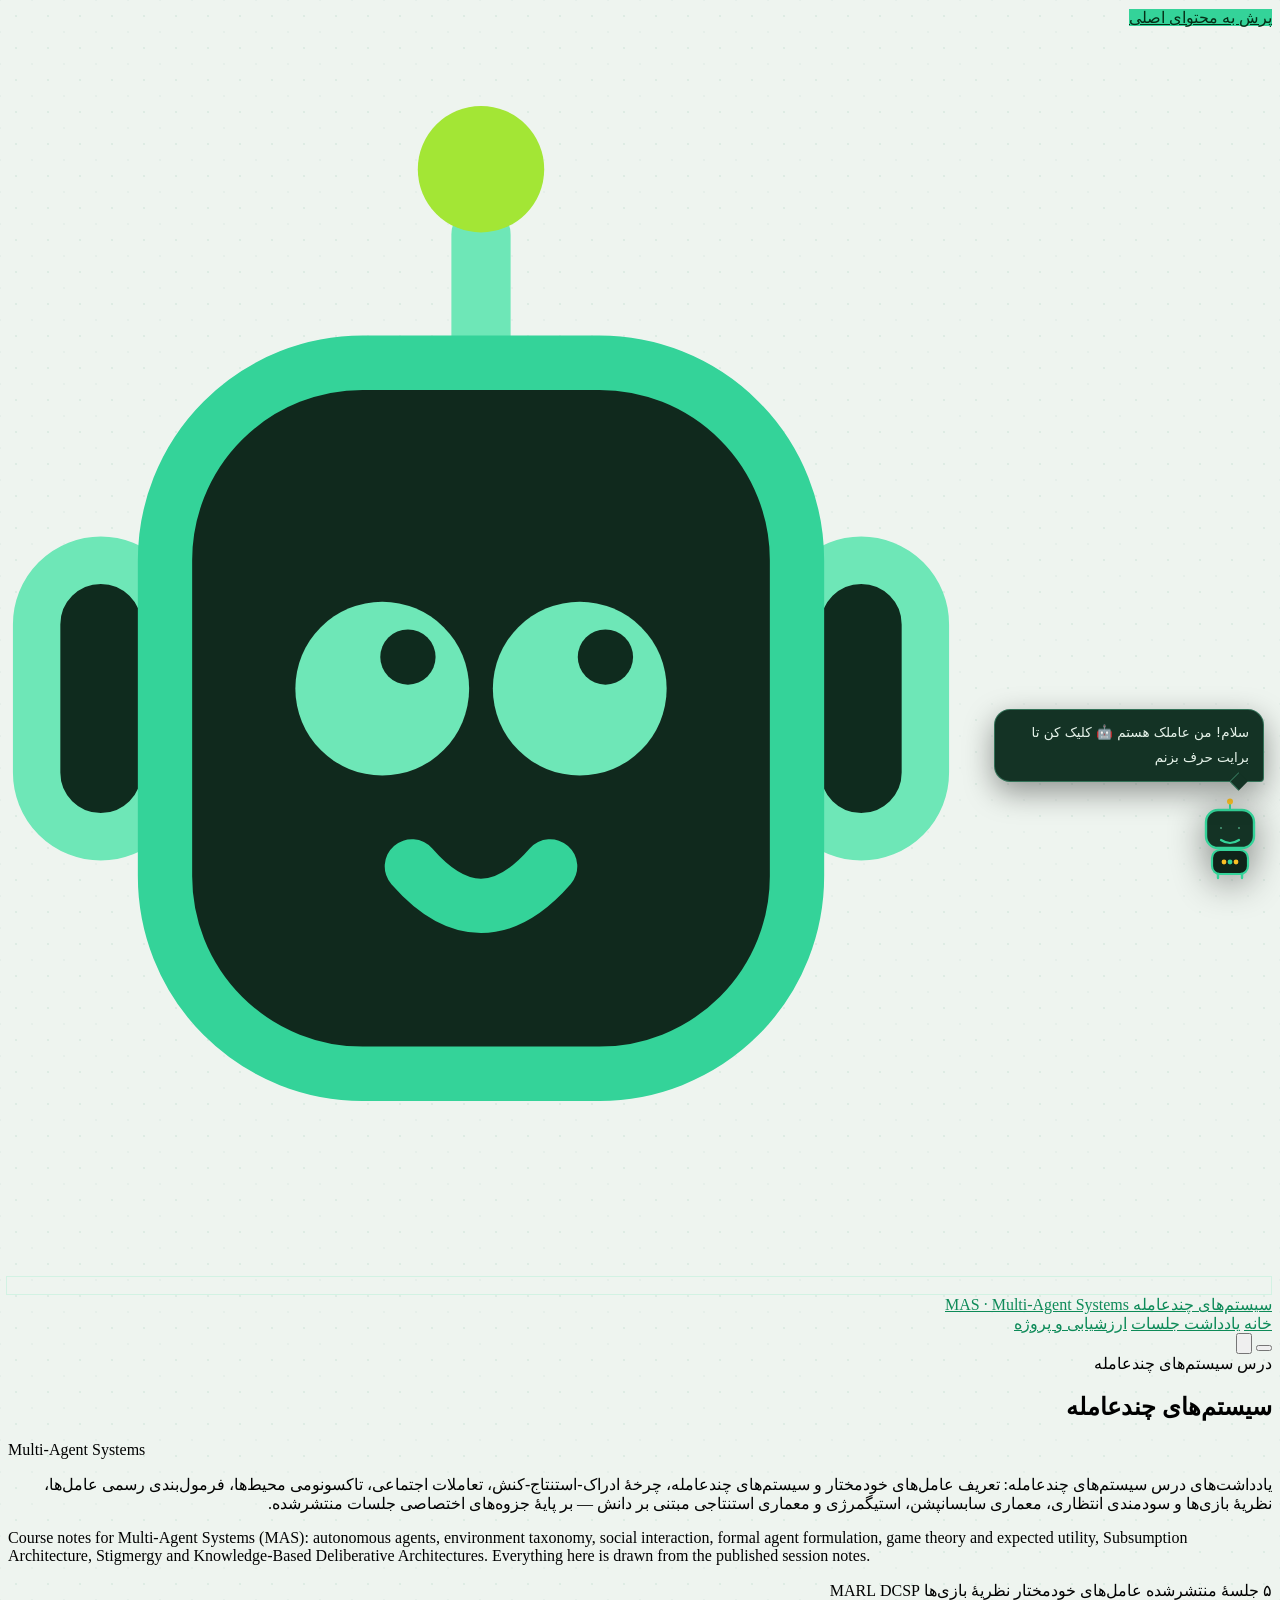
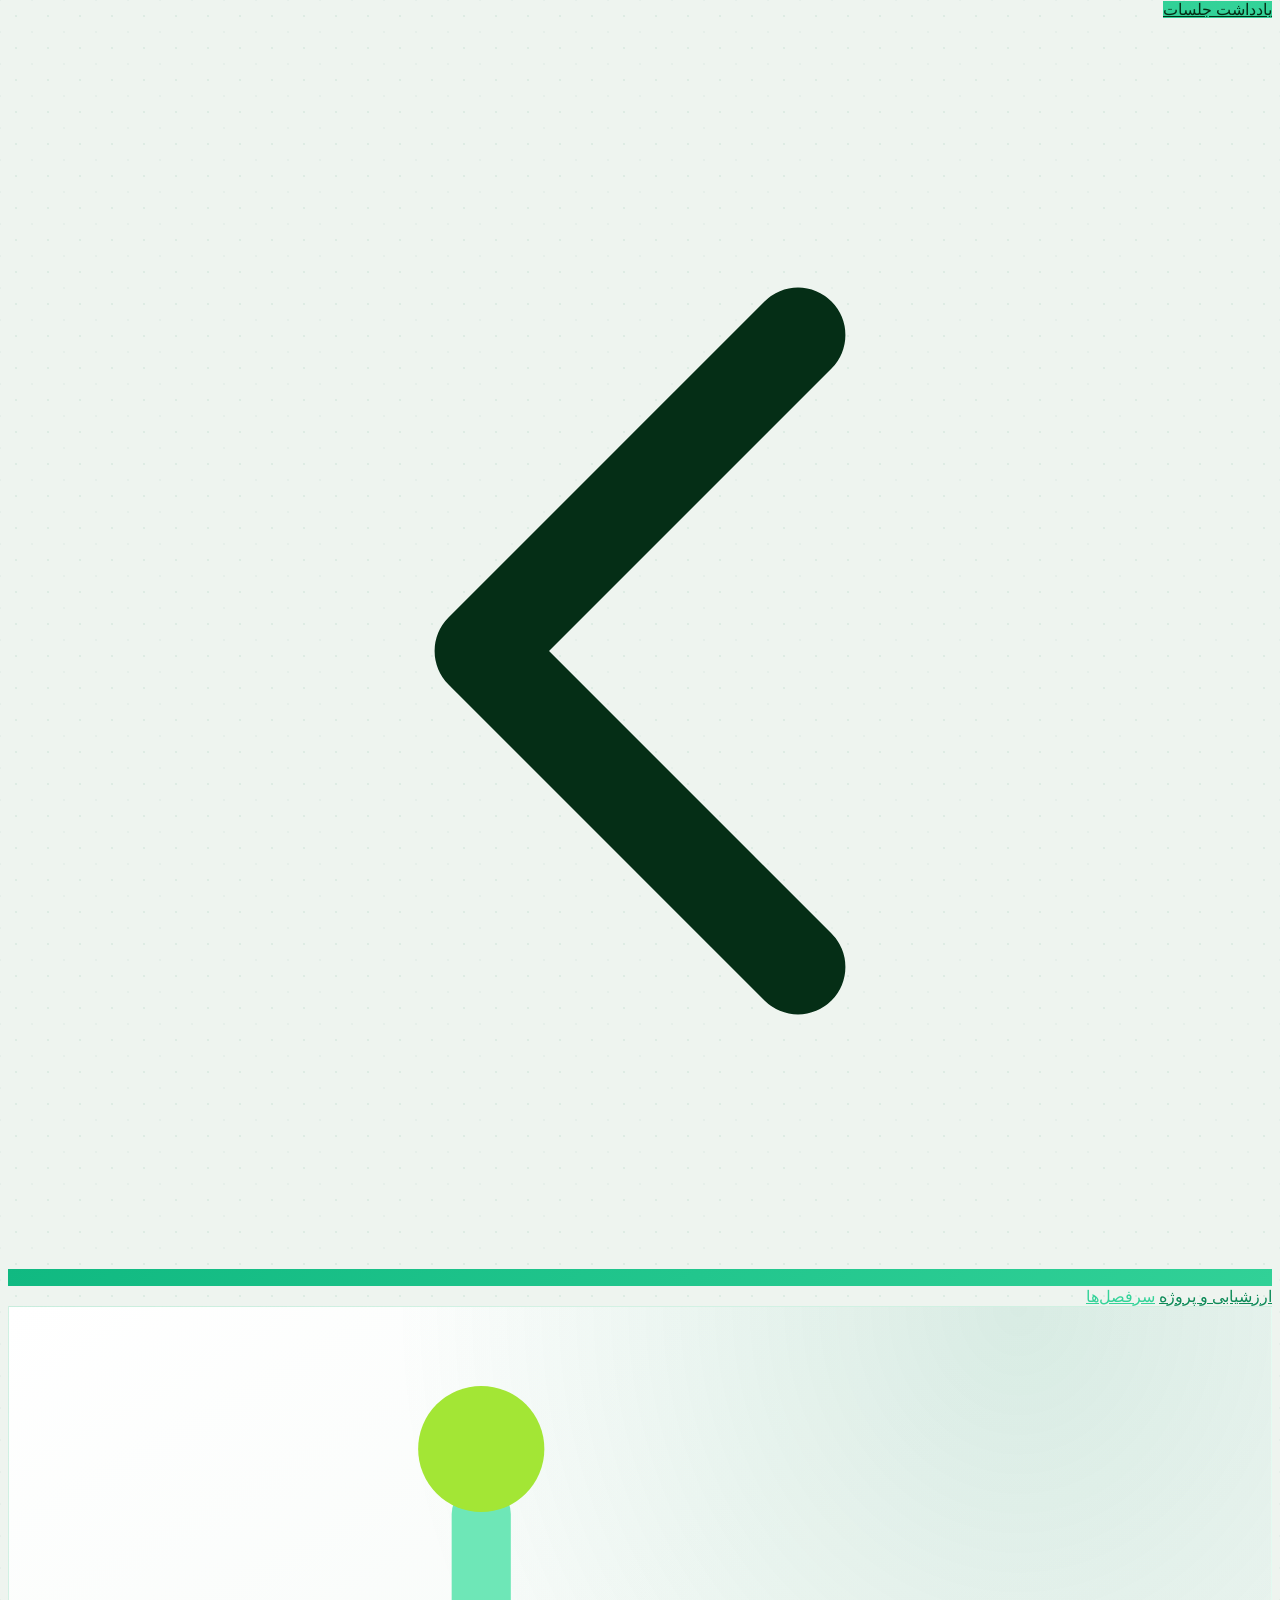
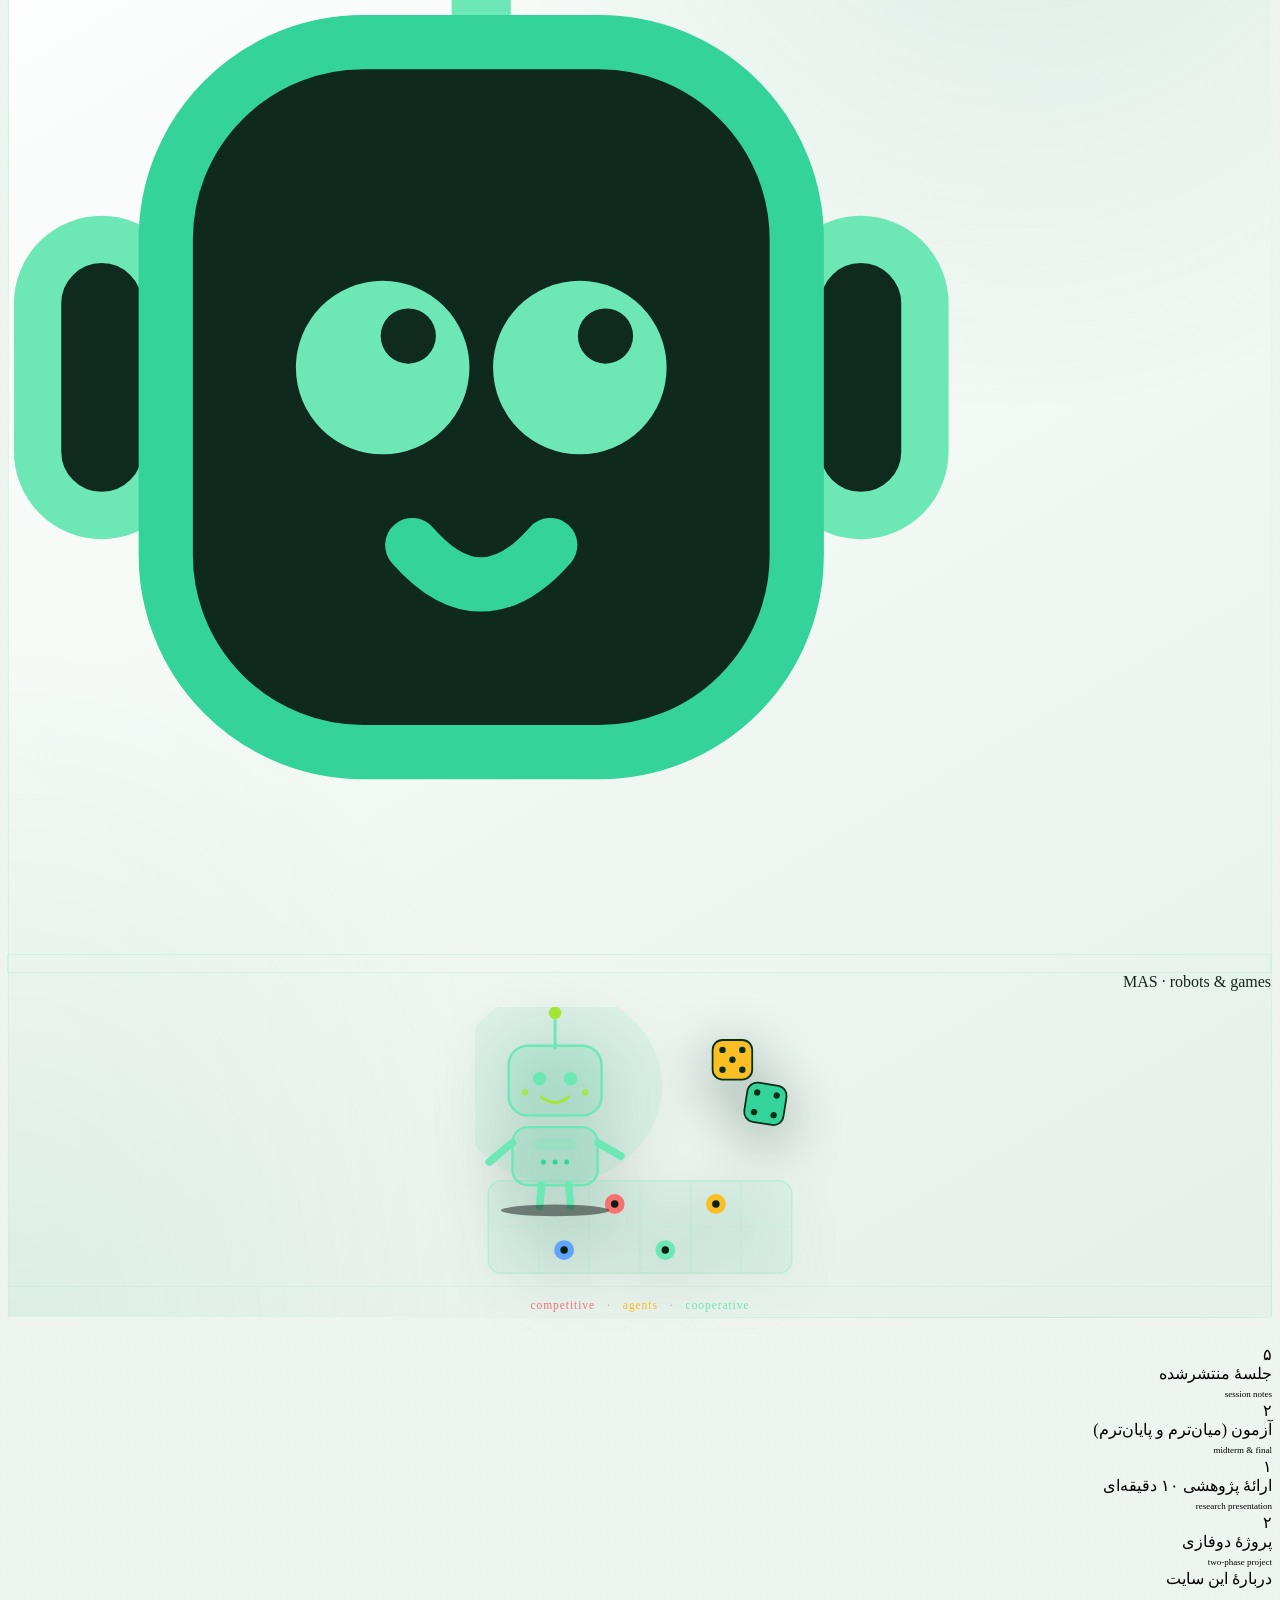
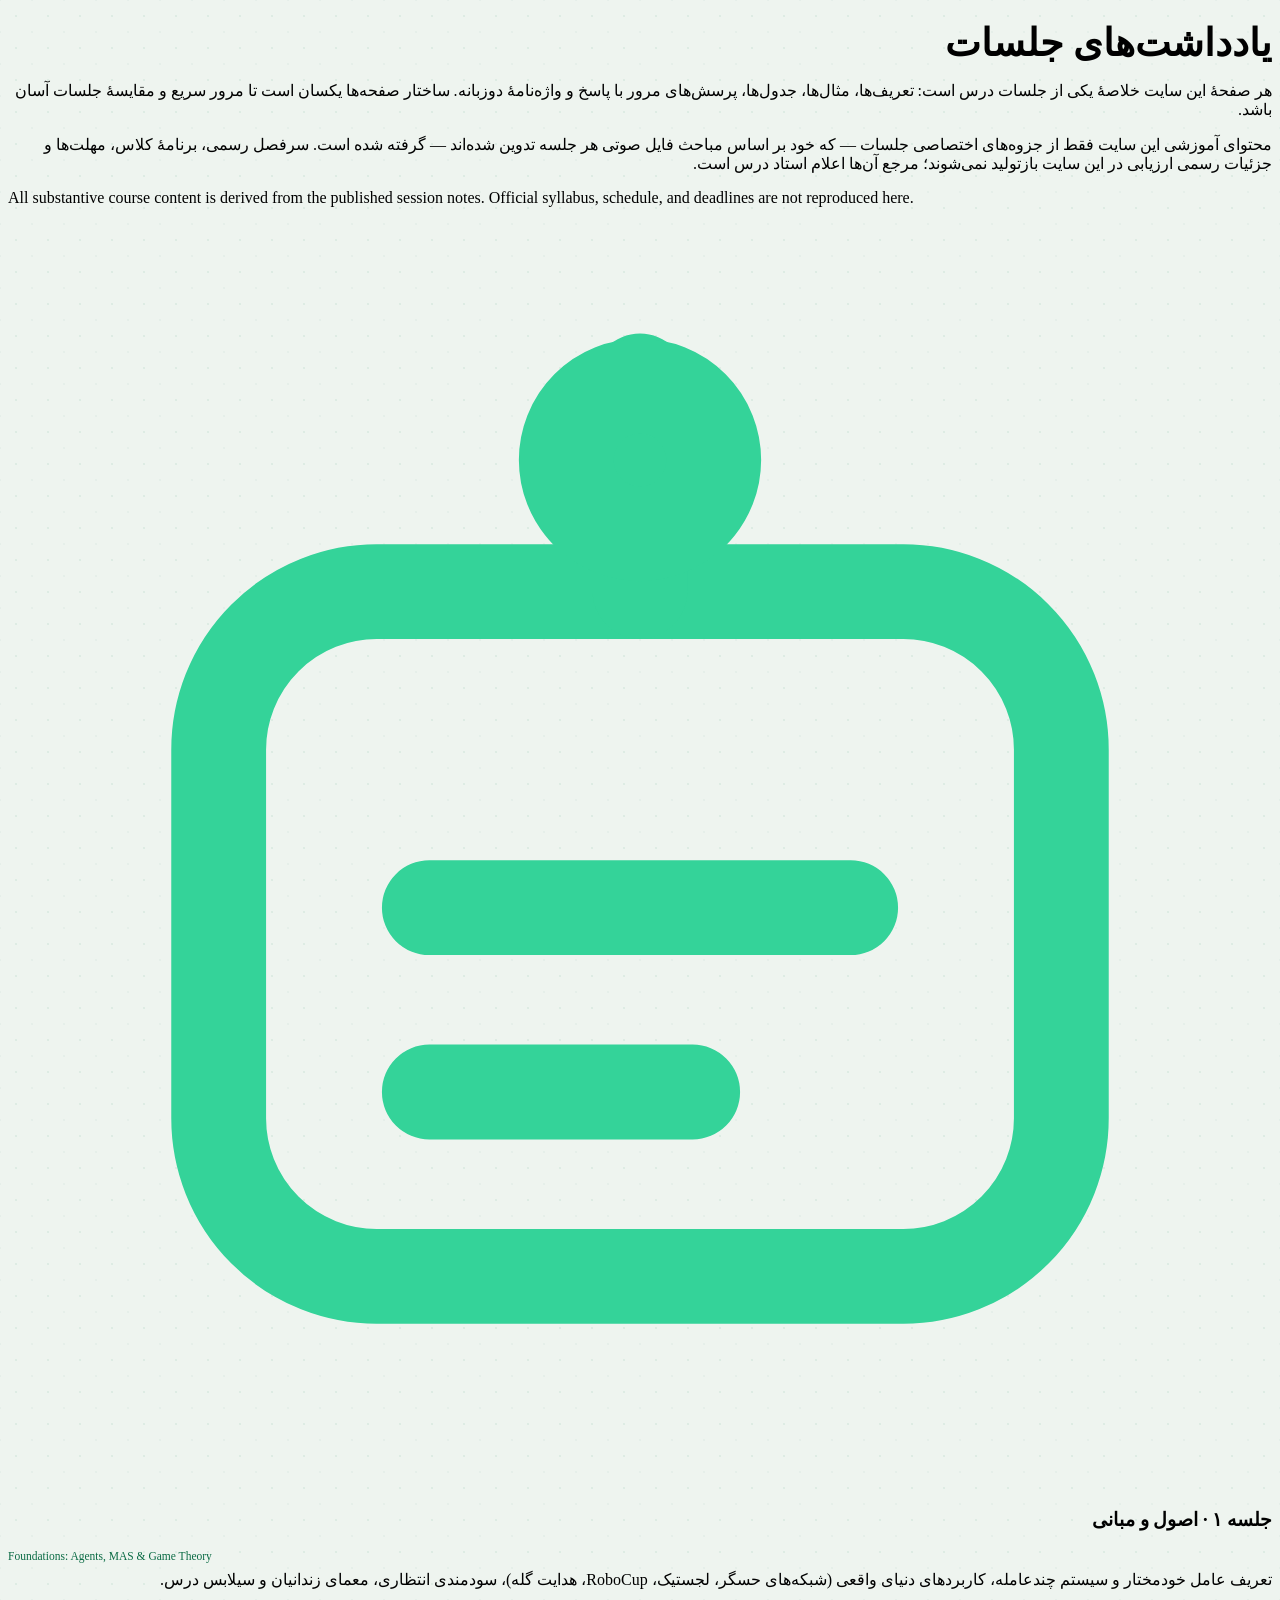
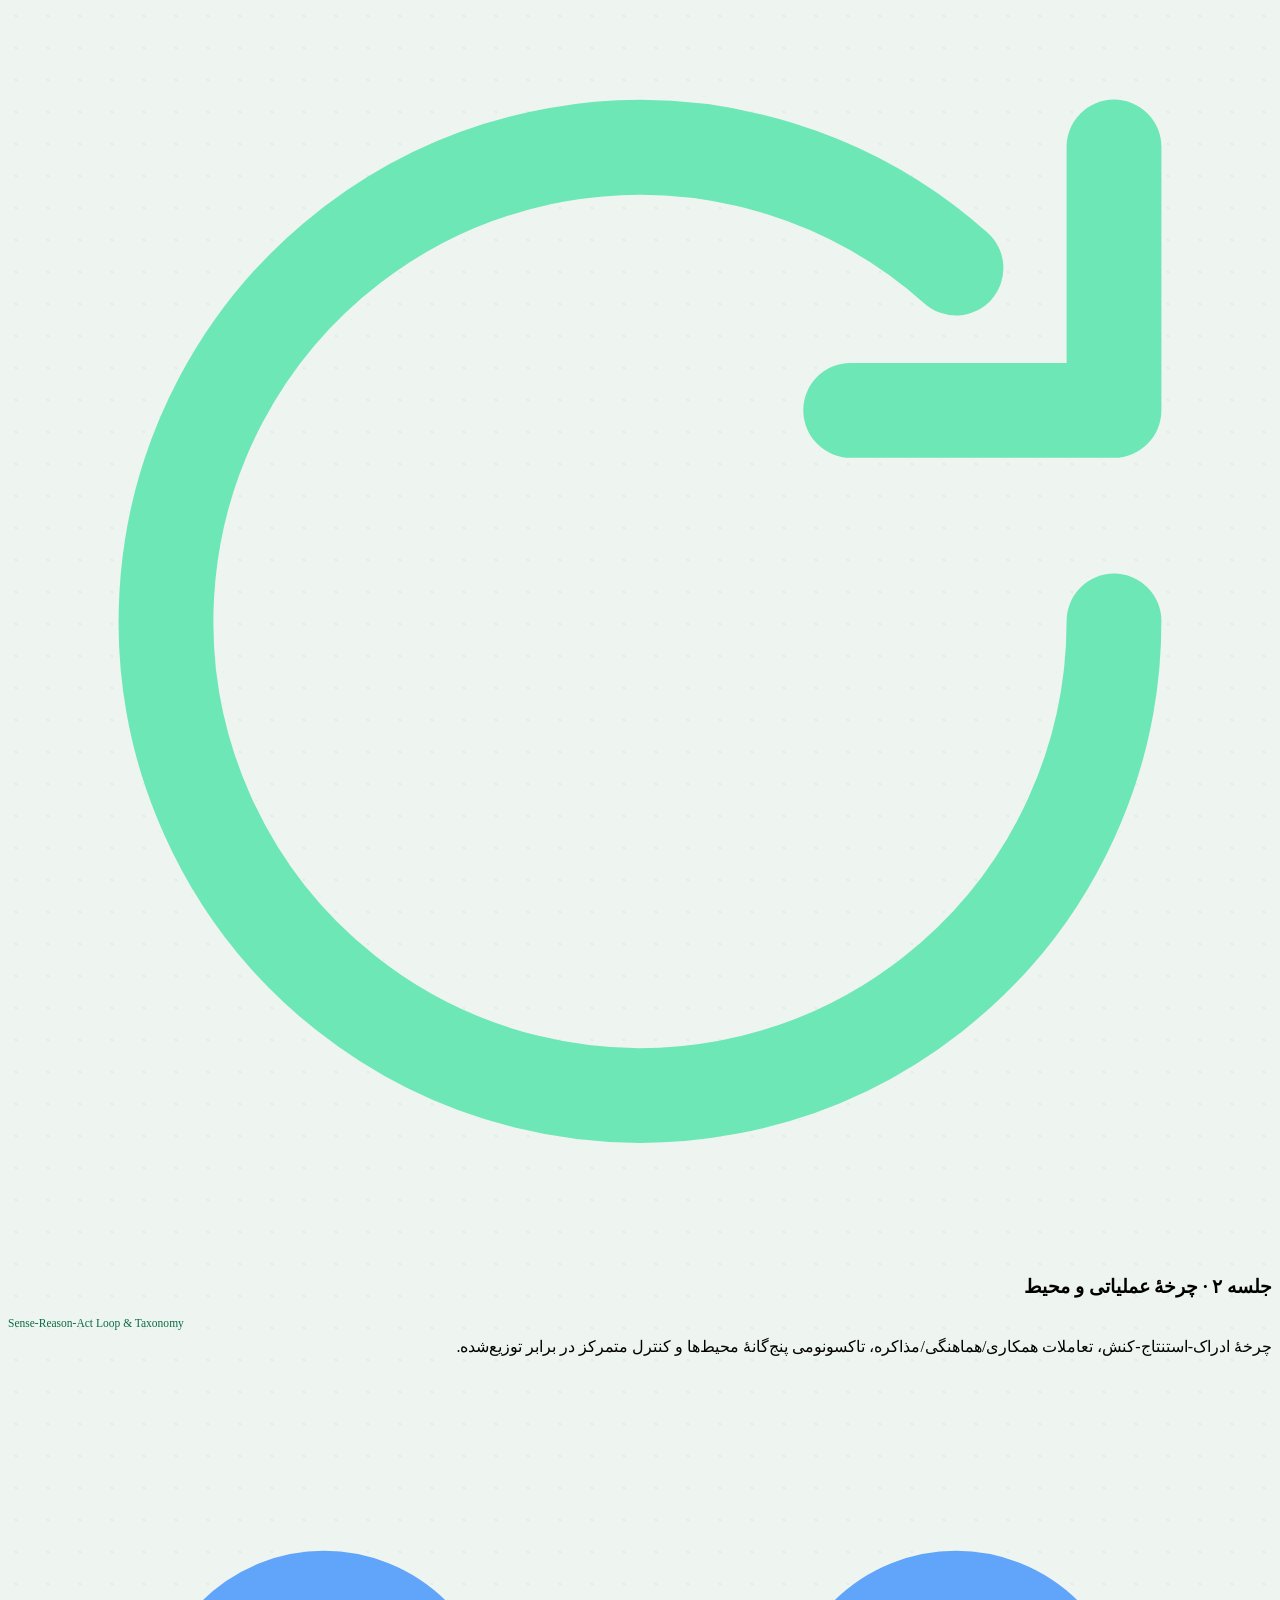
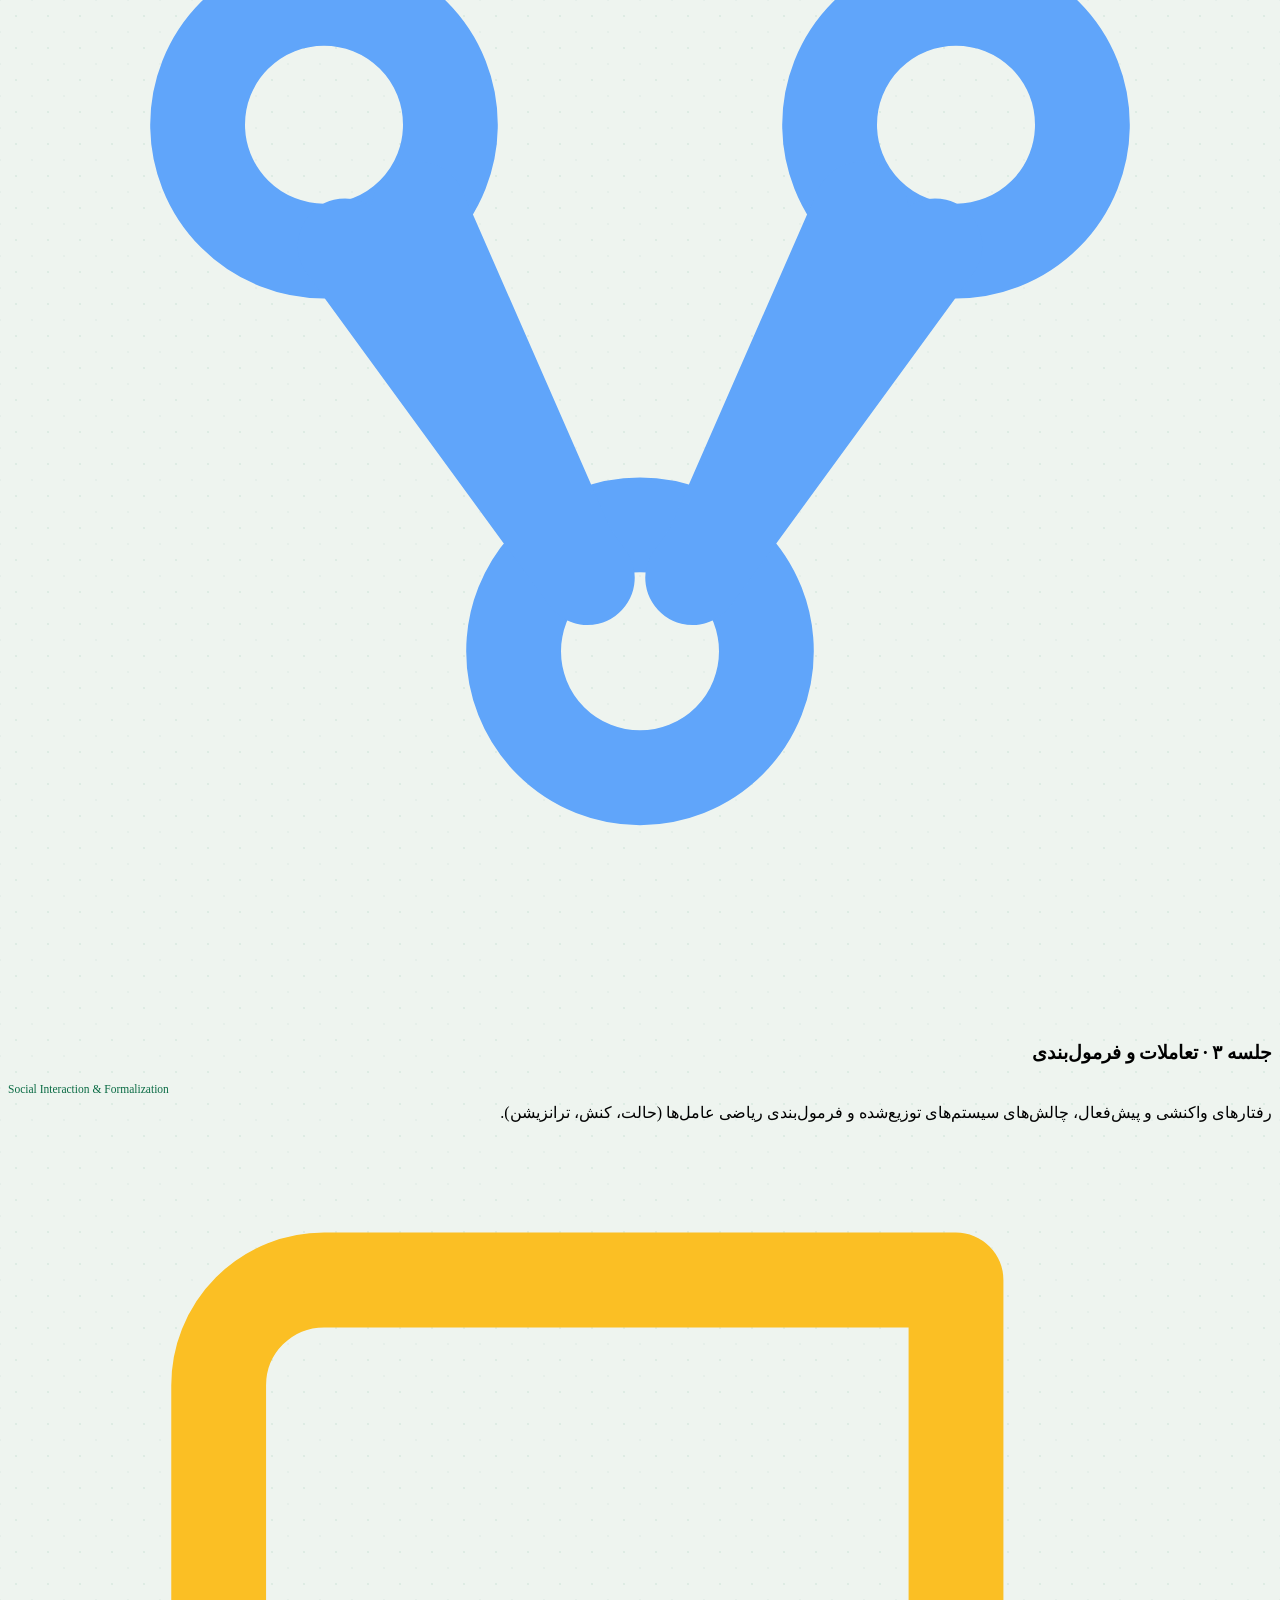
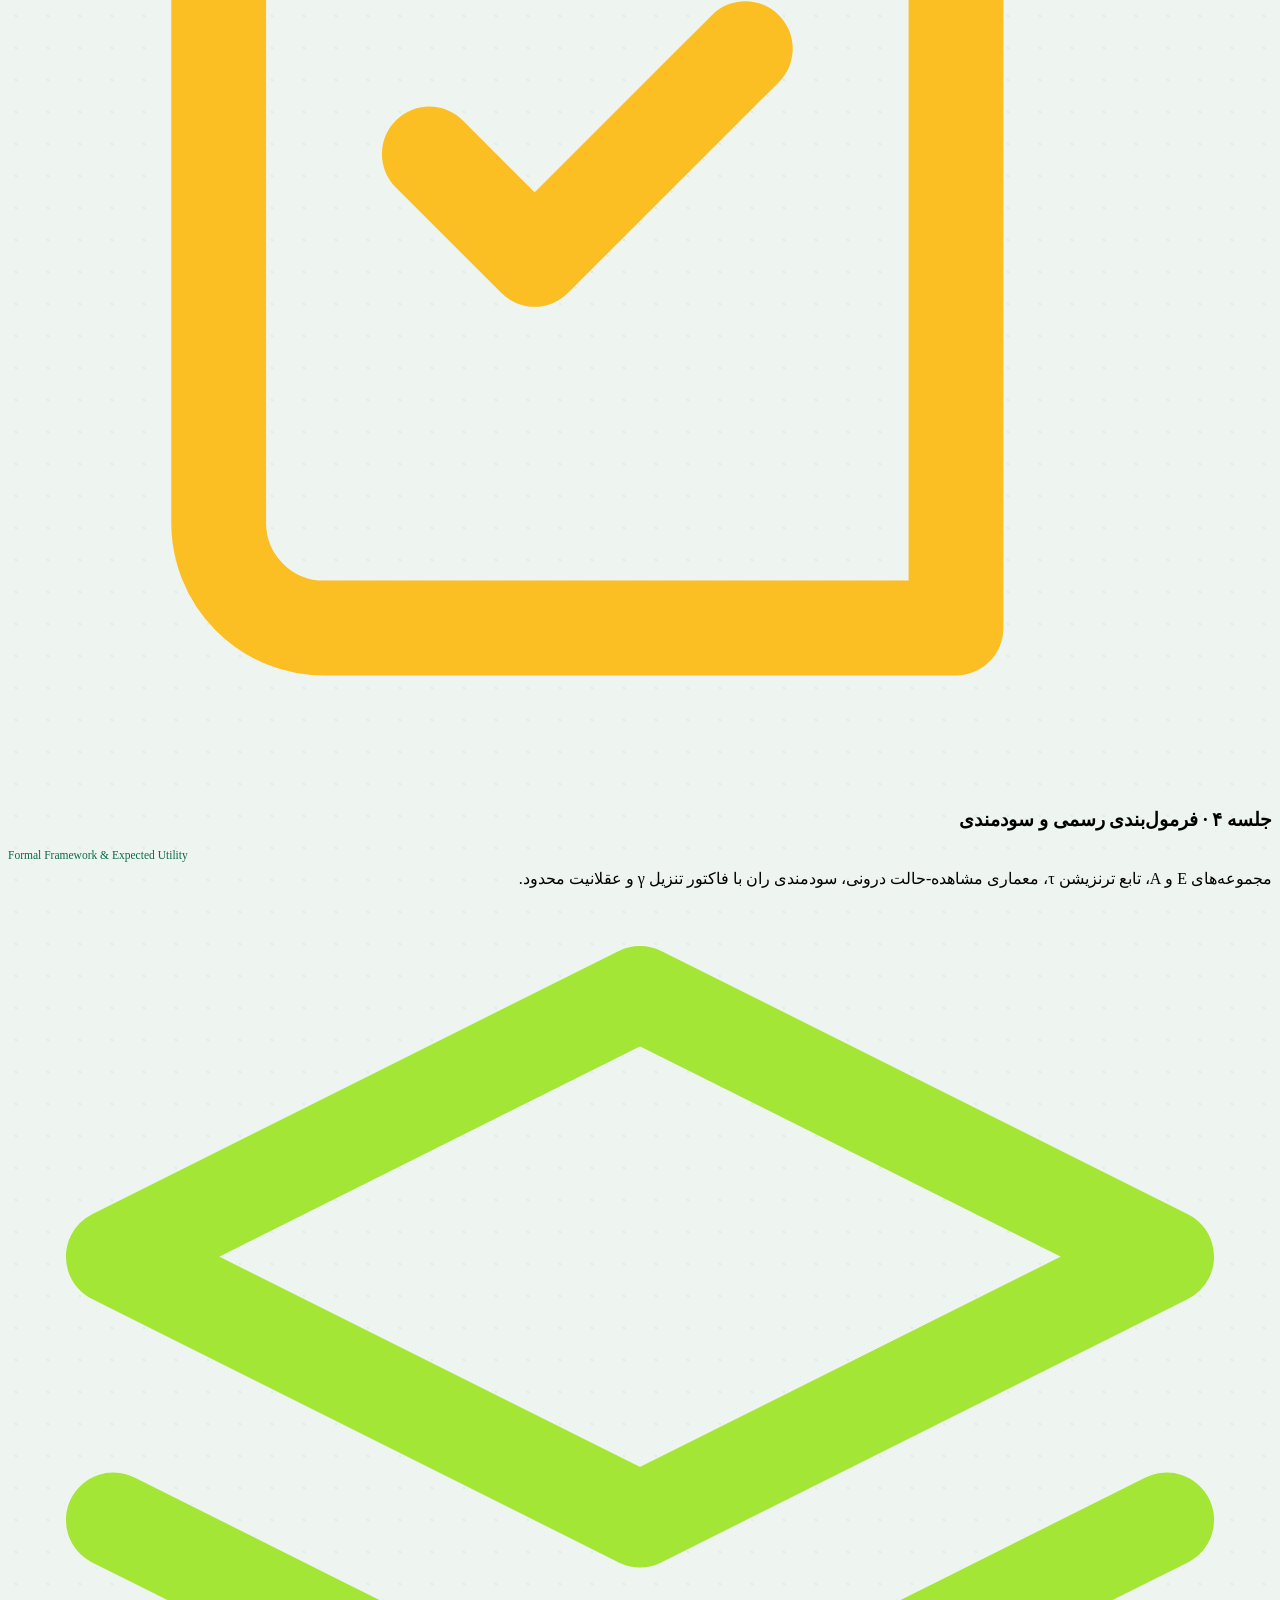
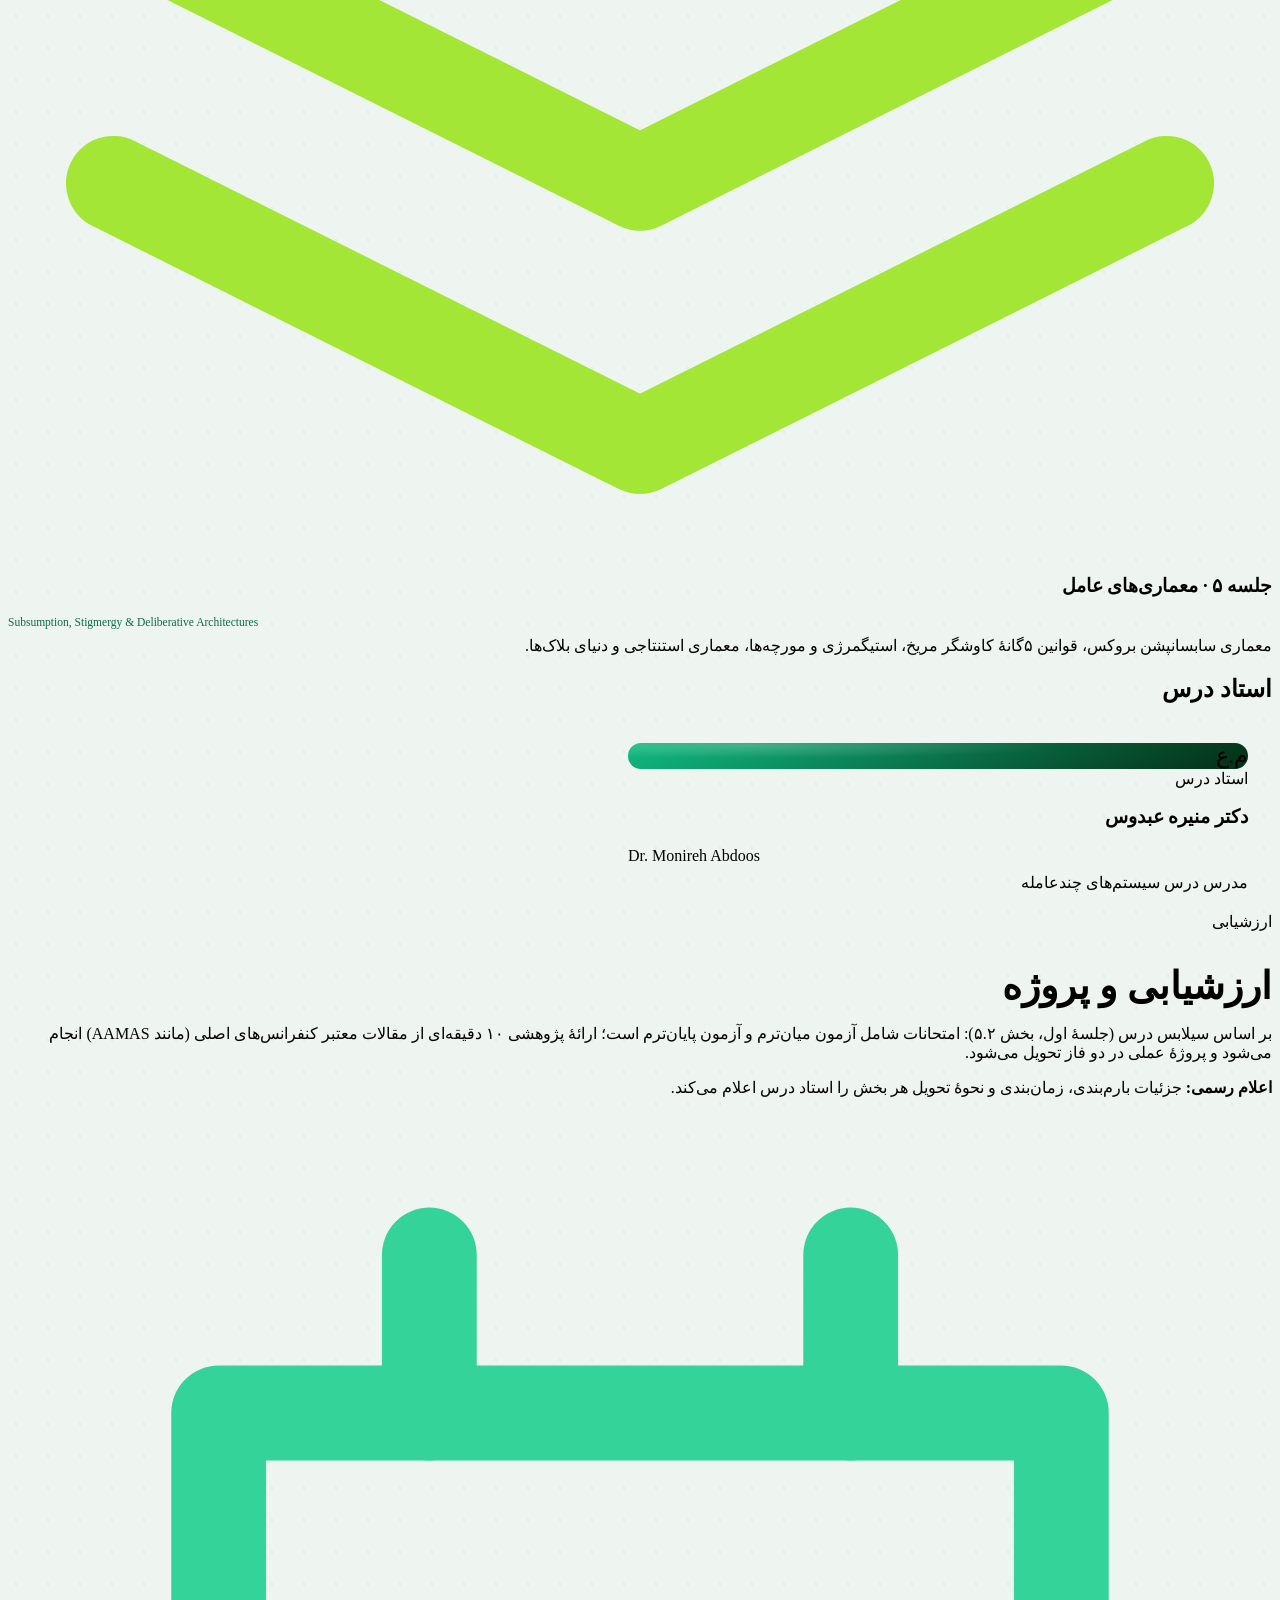
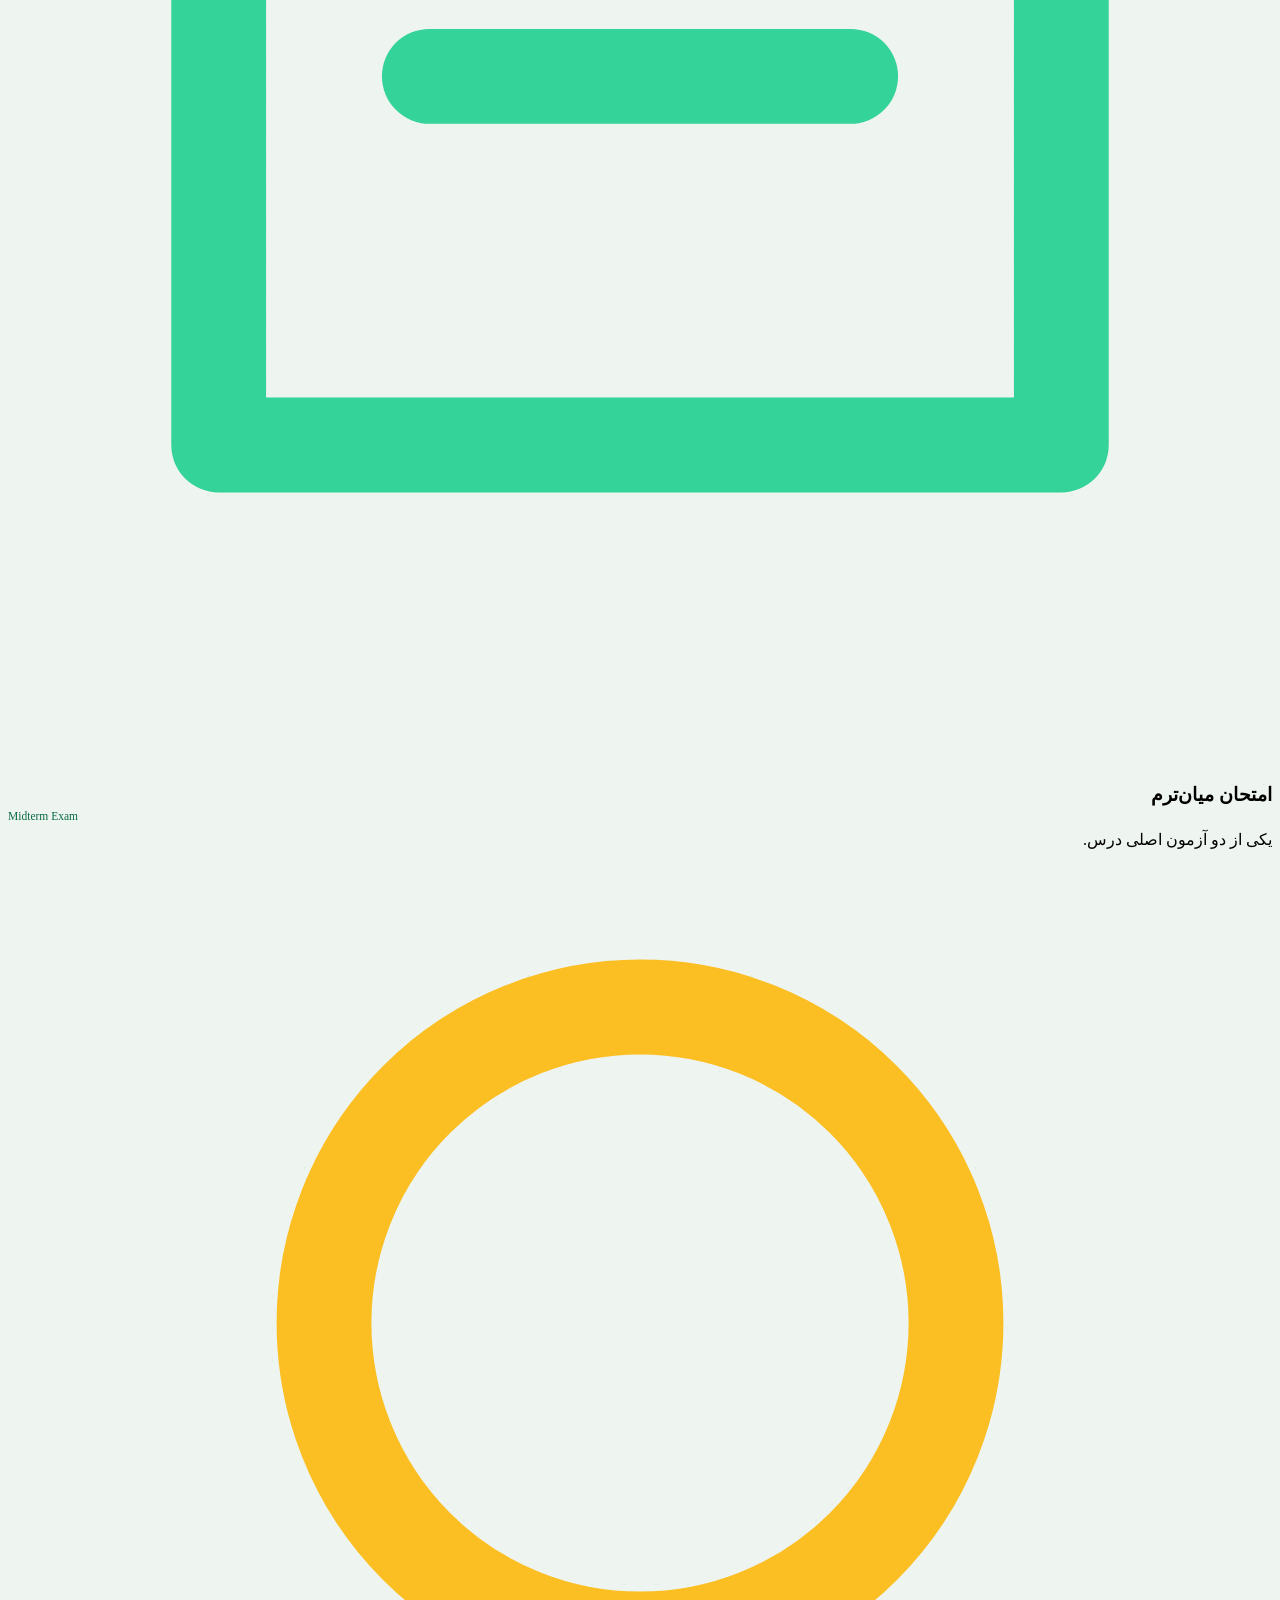
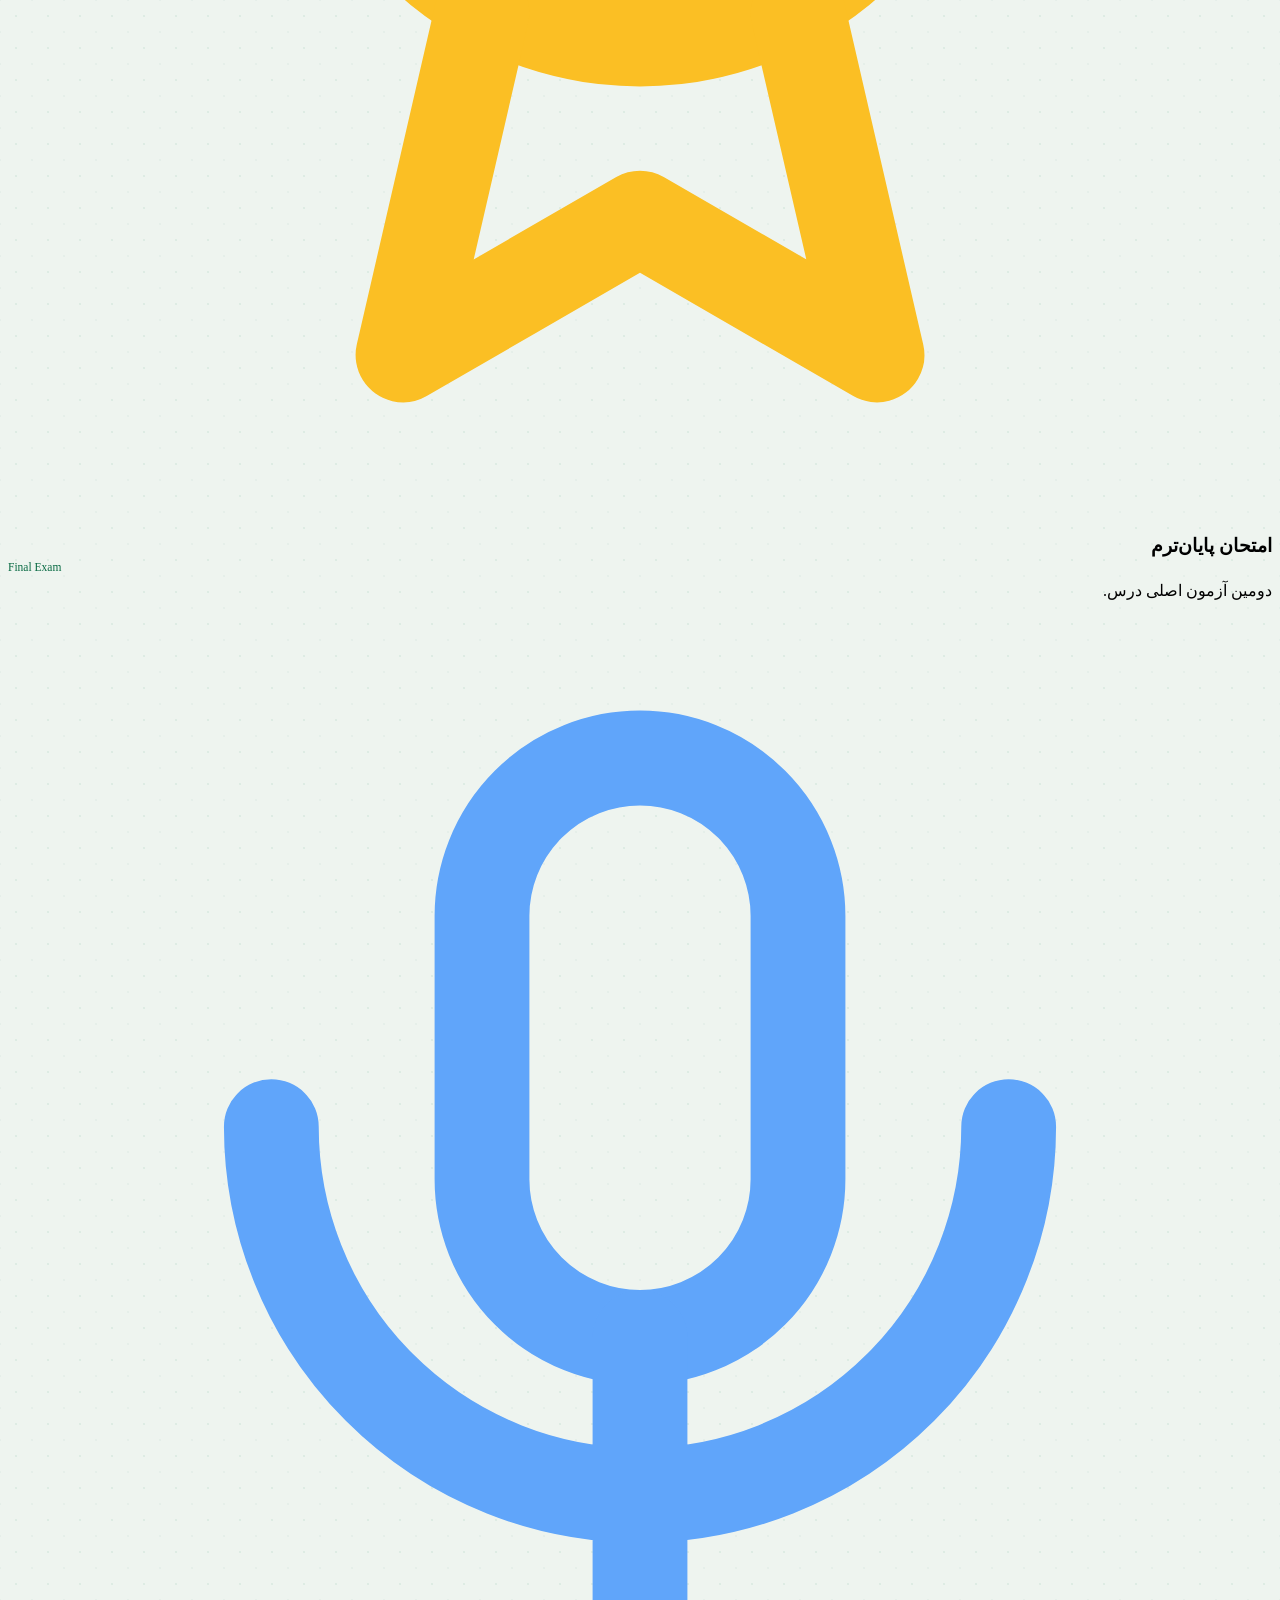
==== commit bc171ad9: "Add session 5: Subsumption Architecture, Stigmergy & Deliberative Architectures - sessions/session-0" ====
--- a/index.html
+++ b/index.html
@@ -97,15 +97,16 @@
         <p class="hero-lead">
           یادداشت‌های درس سیستم‌های چندعامله: تعریف عامل‌های خودمختار و سیستم‌های چندعامله،
           چرخهٔ ادراک-استنتاج-کنش، تعاملات اجتماعی، تاکسونومی محیط‌ها، فرمول‌بندی رسمی عامل‌ها،
-          نظریهٔ بازی‌ها و سودمندی انتظاری — بر پایهٔ جزوه‌های اختصاصی جلسات منتشرشده.
+          نظریهٔ بازی‌ها و سودمندی انتظاری، معماری سابسانپشن، استیگمرژی و معماری استنتاجی مبتنی بر دانش — بر پایهٔ جزوه‌های اختصاصی جلسات منتشرشده.
         </p>
         <p class="hero-lead-en" dir="ltr">
           Course notes for Multi-Agent Systems (MAS): autonomous agents, environment taxonomy,
-          social interaction, formal agent formulation, game theory and expected utility.
+          social interaction, formal agent formulation, game theory and expected utility,
+          Subsumption Architecture, Stigmergy and Knowledge-Based Deliberative Architectures.
           Everything here is drawn from the published session notes.
         </p>
         <div class="hero-meta">
-          <span class="chip"><span class="dot"></span> ۴ جلسهٔ منتشرشده</span>
+          <span class="chip"><span class="dot"></span> ۵ جلسهٔ منتشرشده</span>
           <span class="chip"><span class="dot"></span> عامل‌های خودمختار</span>
           <span class="chip"><span class="dot"></span> نظریهٔ بازی‌ها</span>
           <span class="chip"><span class="dot"></span> <span class="mono" dir="ltr">DCSP</span></span>
@@ -193,7 +194,7 @@
 
   <div class="container" style="margin-top:-1px">
     <div class="stats" style="margin-top:28px">
-      <div class="stat"><div class="stat-value">۴</div><div class="stat-label">جلسهٔ منتشرشده<br><span class="mono" style="font-size:9px" dir="ltr">session notes</span></div></div>
+      <div class="stat"><div class="stat-value">۵</div><div class="stat-label">جلسهٔ منتشرشده<br><span class="mono" style="font-size:9px" dir="ltr">session notes</span></div></div>
       <div class="stat"><div class="stat-value">۲</div><div class="stat-label">آزمون (میان‌ترم و پایان‌ترم)<br><span class="mono" style="font-size:9px" dir="ltr">midterm &amp; final</span></div></div>
       <div class="stat"><div class="stat-value">۱</div><div class="stat-label">ارائهٔ پژوهشی ۱۰ دقیقه‌ای<br><span class="mono" style="font-size:9px" dir="ltr">research presentation</span></div></div>
       <div class="stat"><div class="stat-value">۲</div><div class="stat-label">پروژهٔ دوفازی<br><span class="mono" style="font-size:9px" dir="ltr">two-phase project</span></div></div>
@@ -247,6 +248,12 @@
           <h3>جلسه ۴ · فرمول‌بندی رسمی و سودمندی</h3>
           <div class="card-en" dir="ltr">Formal Framework &amp; Expected Utility</div>
           <p>مجموعه‌های E و A، تابع ترنزیشن τ، معماری مشاهده-حالت درونی، سودمندی ران با فاکتور تنزیل γ و عقلانیت محدود.</p>
+        </a>
+        <a class="card" href="sessions/session-05.html" style="text-decoration:none;color:inherit">
+          <div class="card-icon"><svg viewBox="0 0 24 24" fill="none" stroke="#a3e635" stroke-width="1.8" stroke-linecap="round" stroke-linejoin="round" aria-hidden="true"><path d="m12 2 10 5-10 5L2 7l10-5Z"/><path d="m2 17 10 5 10-5"/><path d="m2 12 10 5 10-5"/></svg></div>
+          <h3>جلسه ۵ · معماری‌های عامل</h3>
+          <div class="card-en" dir="ltr">Subsumption, Stigmergy &amp; Deliberative Architectures</div>
+          <p>معماری سابسانپشن بروکس، قوانین ۵‌گانهٔ کاوشگر مریخ، استیگمرژی و مورچه‌ها، معماری استنتاجی و دنیای بلاک‌ها.</p>
         </a>
       </div>
     </div>
@@ -437,6 +444,7 @@
         <a href="sessions/session-02.html">جلسه ۲ · چرخهٔ عملیاتی و محیط</a>
         <a href="sessions/session-03.html">جلسه ۳ · تعاملات و فرمول‌بندی</a>
         <a href="sessions/session-04.html">جلسه ۴ · فرمول‌بندی رسمی و سودمندی</a>
+        <a href="sessions/session-05.html">جلسه ۵ · معماری‌های عامل</a>
       </div>
     </div>
     <div class="footer-bottom">
--- a/assets/css/mas-theme.css
+++ b/assets/css/mas-theme.css
@@ -2,9 +2,8 @@
    MAS · سیستم‌های چندعامله — dark-green theme override
    Load AFTER site.css. Re-skins the NLP blue/white system into a
    dark-green "robots & games" board for the Multi-Agent Systems course.
-   Both data-theme="light" and data-theme="dark" map to the same palette,
-   so the existing theme toggle in site.js keeps working without breaking
-   the look.
+   Default is the dark-green palette; data-theme="light" switches to a
+   daylight light-green "paper" theme (theme toggle in site.js).
    ========================================================================== */
 
 /* ==========================================================================
@@ -116,6 +115,126 @@
     --ring: 0 0 0 3px rgba(52, 211, 153, 0.25);
   }
 }
+
+/* ==========================================================================
+   1b. Daylight palette — light-green "paper" theme for data-theme="light"
+   ========================================================================== */
+:root[data-theme="light"] {
+  color-scheme: light;
+
+  --bg: #eef4ef;
+  --bg-grid: rgba(13, 122, 79, 0.08);
+  --surface: #ffffff;
+  --surface-2: #f7faf8;
+  --surface-3: #edf4ef;
+  --ink: #14251c;
+  --ink-2: #2f4639;
+  --muted: #5b7265;
+  --line: rgba(13, 122, 79, 0.16);
+  --line-2: rgba(13, 122, 79, 0.28);
+  --brand: #0d8a58;
+  --brand-2: #0a6b44;
+  --brand-3: #d9f2e6;
+  --brand-soft: rgba(13, 138, 88, 0.1);
+  --brand-soft-2: rgba(13, 138, 88, 0.18);
+  --on-brand: #ffffff;
+  --good: #0d8a58;
+  --good-soft: rgba(13, 138, 88, 0.12);
+  --warn: #b45309;
+  --warn-soft: rgba(180, 83, 9, 0.1);
+  --bad: #dc2626;
+  --bad-soft: rgba(220, 38, 38, 0.1);
+  --violet: #4d7c0f;
+  --violet-soft: rgba(77, 124, 15, 0.1);
+  --cyan: #2563eb;
+  --cyan-soft: rgba(37, 99, 235, 0.1);
+  --shadow-1: 0 1px 2px rgba(16, 40, 28, 0.06), 0 1px 1px rgba(16, 40, 28, 0.05);
+  --shadow-2: 0 18px 38px -24px rgba(16, 40, 28, 0.18), 0 4px 10px -6px rgba(16, 40, 28, 0.08);
+  --shadow-3: 0 30px 70px -40px rgba(16, 40, 28, 0.25);
+  --ring: 0 0 0 3px rgba(13, 138, 88, 0.22);
+}
+
+/* Daylight component overrides (dark hardcodes → paper) */
+:root[data-theme="light"] body {
+  background-image:
+    radial-gradient(rgba(13, 122, 79, 0.07) 1px, transparent 1.5px),
+    radial-gradient(rgba(13, 122, 79, 0.04) 1px, transparent 1.5px);
+}
+:root[data-theme="light"] ::selection { background: rgba(13, 138, 88, 0.25); color: #14251c; }
+:root[data-theme="light"] * { scrollbar-color: #b9d2c3 #eef4ef; }
+:root[data-theme="light"] ::-webkit-scrollbar-track { background: #eef4ef; }
+:root[data-theme="light"] ::-webkit-scrollbar-thumb { background: #b9d2c3; border-color: #eef4ef; }
+:root[data-theme="light"] ::-webkit-scrollbar-thumb:hover { background: #97b8a6; }
+
+:root[data-theme="light"] .hero-panel {
+  background:
+    radial-gradient(90% 80% at 80% 0%, rgba(13, 138, 88, 0.14) 0%, transparent 55%),
+    radial-gradient(70% 70% at 0% 100%, rgba(13, 138, 88, 0.08) 0%, transparent 60%),
+    linear-gradient(150deg, #ffffff 0%, #f2f8f4 55%, #e4f0e9 100%);
+  color: #14251c;
+  border-color: rgba(13, 122, 79, 0.2);
+}
+:root[data-theme="light"] .hero-panel::before {
+  background-image:
+    linear-gradient(rgba(13, 122, 79, 0.05) 1px, transparent 1px),
+    linear-gradient(90deg, rgba(13, 122, 79, 0.05) 1px, transparent 1px);
+}
+:root[data-theme="light"] .slide-main { color: #14251c; }
+:root[data-theme="light"] .slide-ctrl { border-top-color: rgba(13, 122, 79, 0.12); }
+
+:root[data-theme="light"] .prose pre {
+  background: #f4f8f5; color: #1e3629; border-color: #d6e4da;
+}
+:root[data-theme="light"] .copy-btn {
+  background: rgba(20, 37, 28, 0.06); color: rgba(20, 37, 28, 0.65);
+  border-color: rgba(20, 37, 28, 0.12);
+}
+:root[data-theme="light"] .copy-btn:hover { background: rgba(20, 37, 28, 0.12); color: #14251c; }
+
+:root[data-theme="light"] .formula, :root[data-theme="light"] .prose .formula {
+  background: #f4f8f5; border-color: rgba(13, 122, 79, 0.16);
+  border-inline-start-color: #0d8a58; color: #1e3629;
+}
+:root[data-theme="light"] .math-block { background: #f4f8f5; border-color: rgba(13, 122, 79, 0.16); }
+
+:root[data-theme="light"] .prose table.payoff, :root[data-theme="light"] table.payoff {
+  background: #ffffff; border-color: rgba(13, 122, 79, 0.22);
+}
+:root[data-theme="light"] .prose .payoff th, :root[data-theme="light"] .payoff th {
+  background: rgba(13, 138, 88, 0.1); color: #0a6b44;
+  border-color: rgba(13, 122, 79, 0.12);
+}
+:root[data-theme="light"] .prose .payoff td, :root[data-theme="light"] .payoff td {
+  color: #2f4639; border-color: rgba(13, 122, 79, 0.12);
+}
+:root[data-theme="light"] .prose .payoff td.hl, :root[data-theme="light"] .payoff td.hl,
+:root[data-theme="light"] .prose .payoff td.best, :root[data-theme="light"] .payoff td.best {
+  background: rgba(13, 138, 88, 0.12); color: #14251c;
+}
+:root[data-theme="light"] .prose .payoff td.ne, :root[data-theme="light"] .payoff td.ne { color: #b45309; }
+
+:root[data-theme="light"] .prose .glossary-table th, :root[data-theme="light"] .glossary-table th {
+  background: rgba(13, 138, 88, 0.1); color: #0a6b44;
+}
+:root[data-theme="light"] .prose .glossary-table td:first-child,
+:root[data-theme="light"] .glossary-table td:first-child { color: #14251c; }
+:root[data-theme="light"] .glossary-table .en { color: #5b7265; }
+
+:root[data-theme="light"] details.qa summary::before { background: rgba(13, 138, 88, 0.1); color: #0d8a58; }
+:root[data-theme="light"] details.faq-item[open], :root[data-theme="light"] details.qa[open] {
+  border-color: rgba(13, 138, 88, 0.35);
+}
+:root[data-theme="light"] details.faq-item summary:hover,
+:root[data-theme="light"] details.qa summary:hover { color: #0a6b44; }
+
+:root[data-theme="light"] .callout--question { --co: #0d8a58; --co-bg: rgba(13, 138, 88, 0.1); }
+:root[data-theme="light"] .callout--answer { --co: #0a6b44; --co-bg: rgba(10, 107, 68, 0.08); }
+:root[data-theme="light"] .callout--tip, :root[data-theme="light"] .callout--warning { --co: #b45309; --co-bg: rgba(180, 83, 9, 0.08); }
+:root[data-theme="light"] .callout--important { --co: #dc2626; --co-bg: rgba(220, 38, 38, 0.08); }
+:root[data-theme="light"] .callout--definition { --co: #4d7c0f; --co-bg: rgba(77, 124, 15, 0.08); }
+:root[data-theme="light"] .callout--example { --co: #2563eb; --co-bg: rgba(37, 99, 235, 0.08); }
+:root[data-theme="light"] .callout--note { --co: #5b7265; --co-bg: rgba(91, 114, 101, 0.06); }
+:root[data-theme="light"] .callout--persian { --co: #0d8a58; --co-bg: rgba(13, 138, 88, 0.05); }
 
 /* ==========================================================================
    2. Page chrome — board-game grid, selection, scrollbars
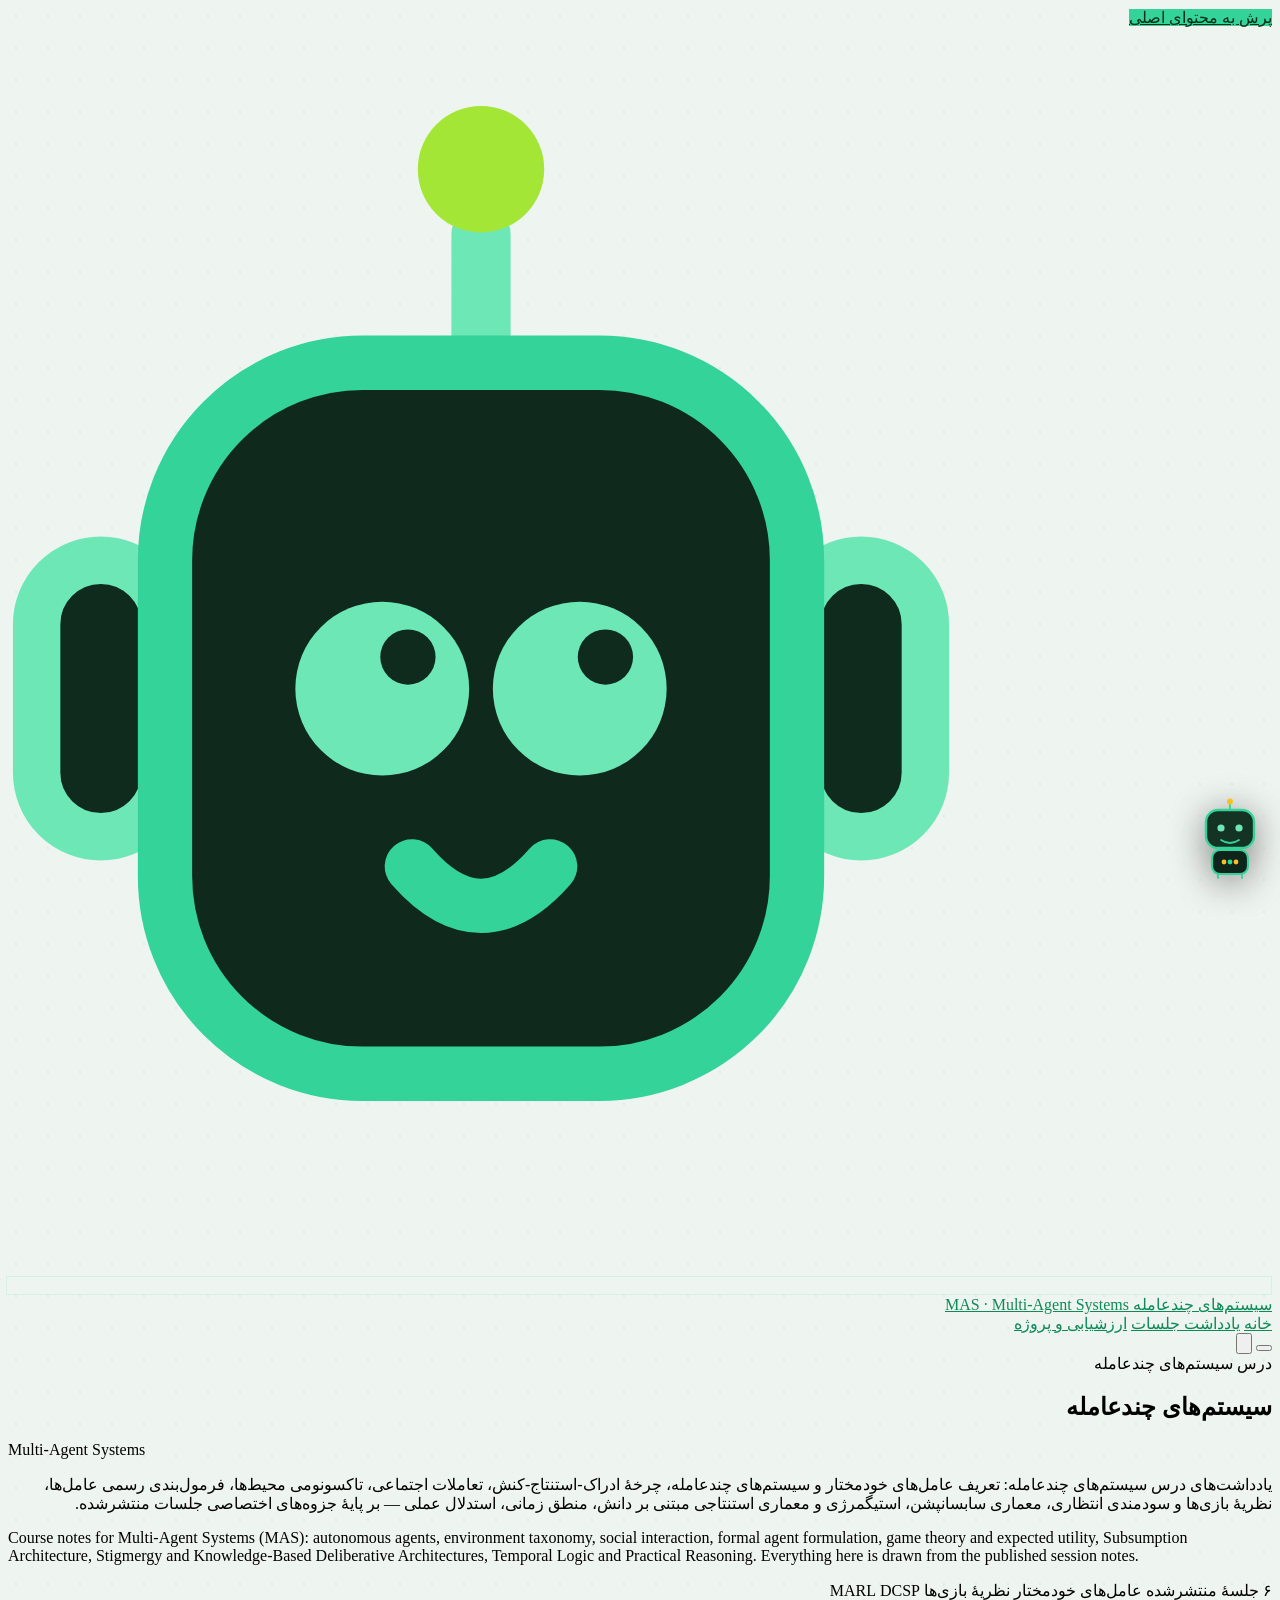
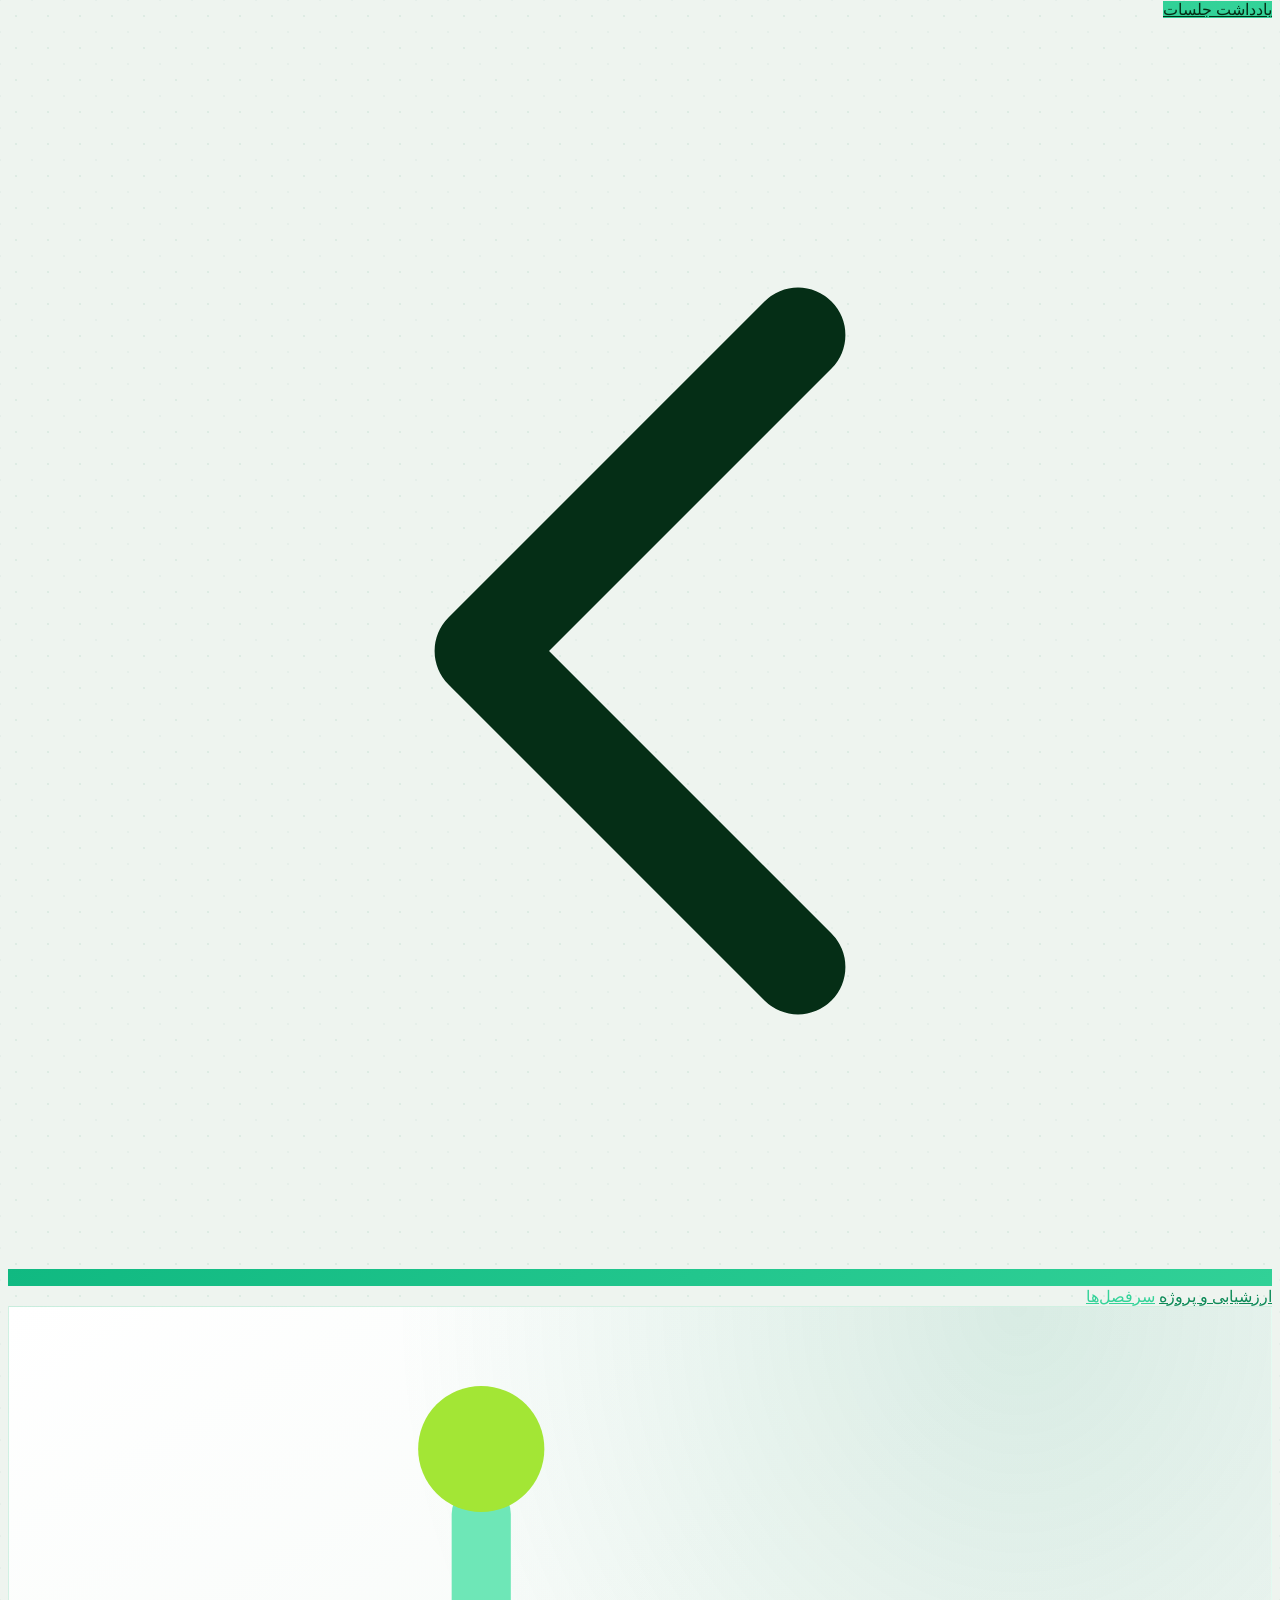
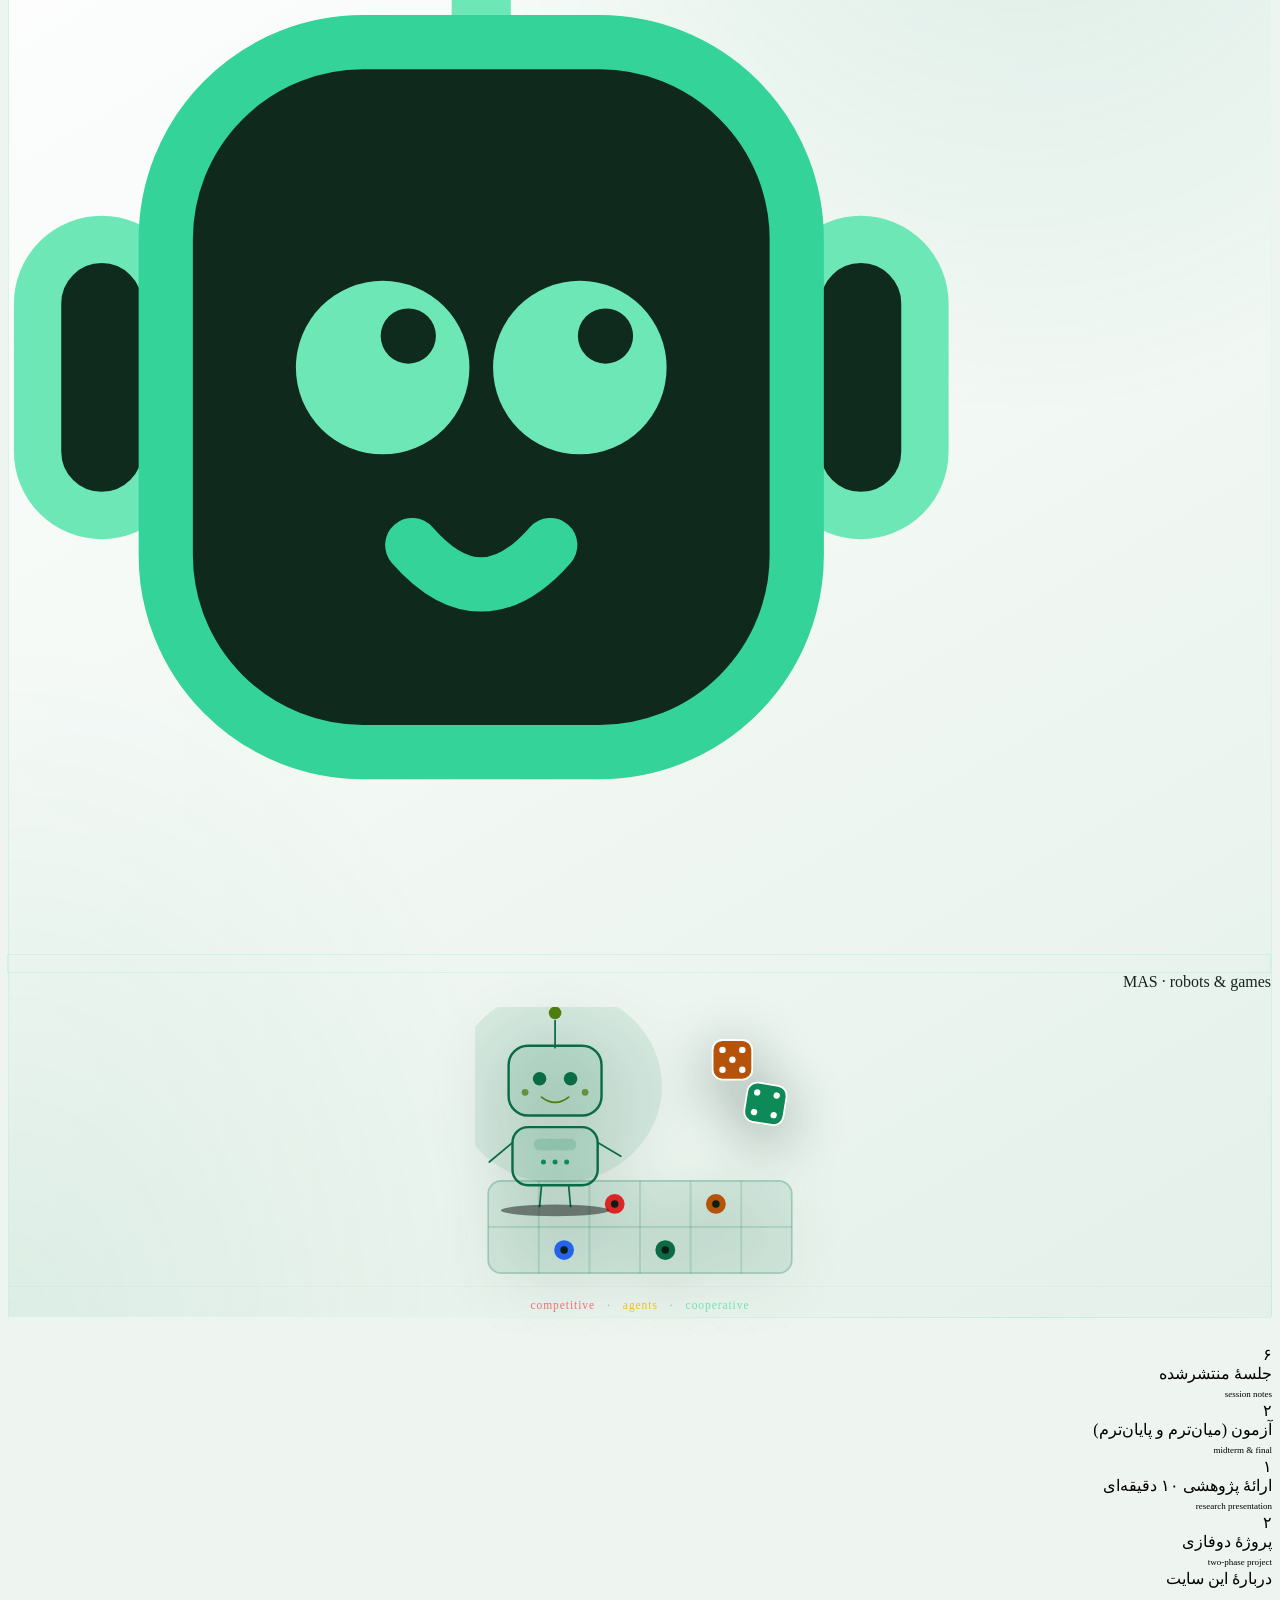
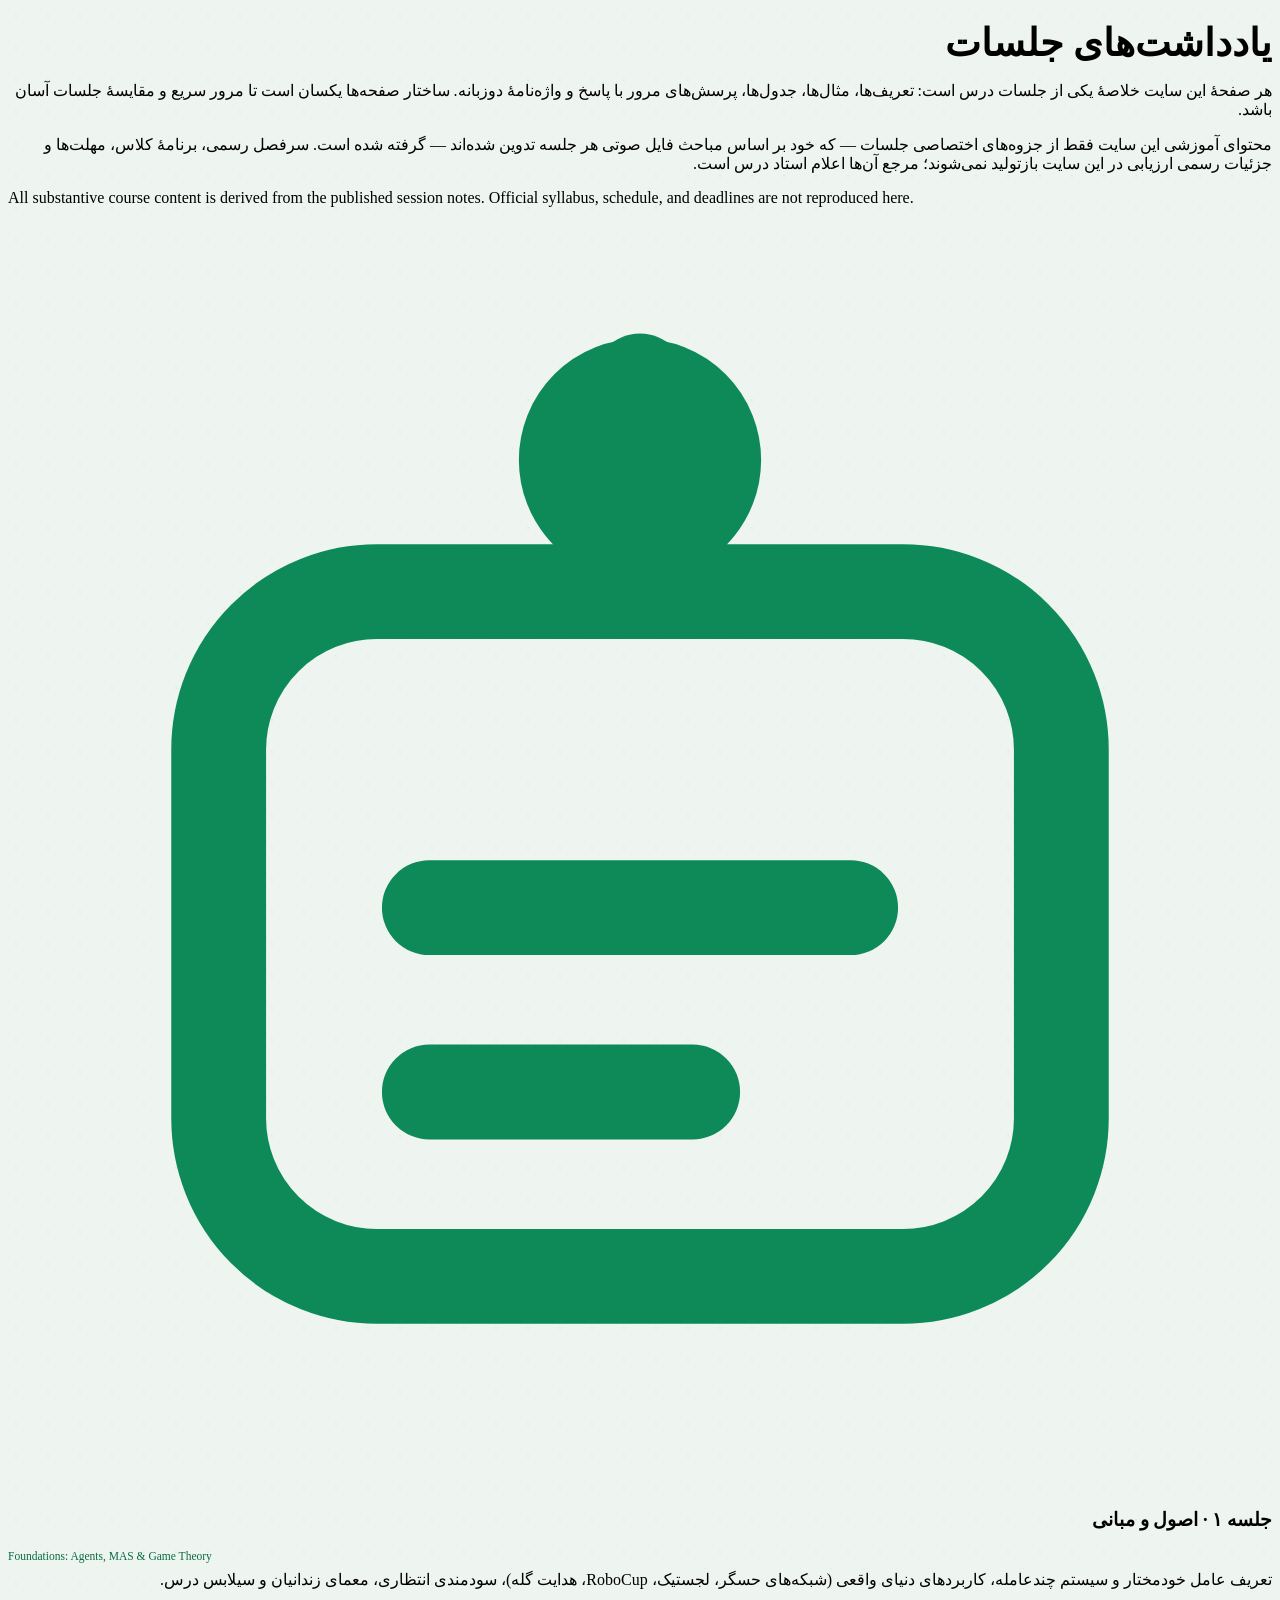
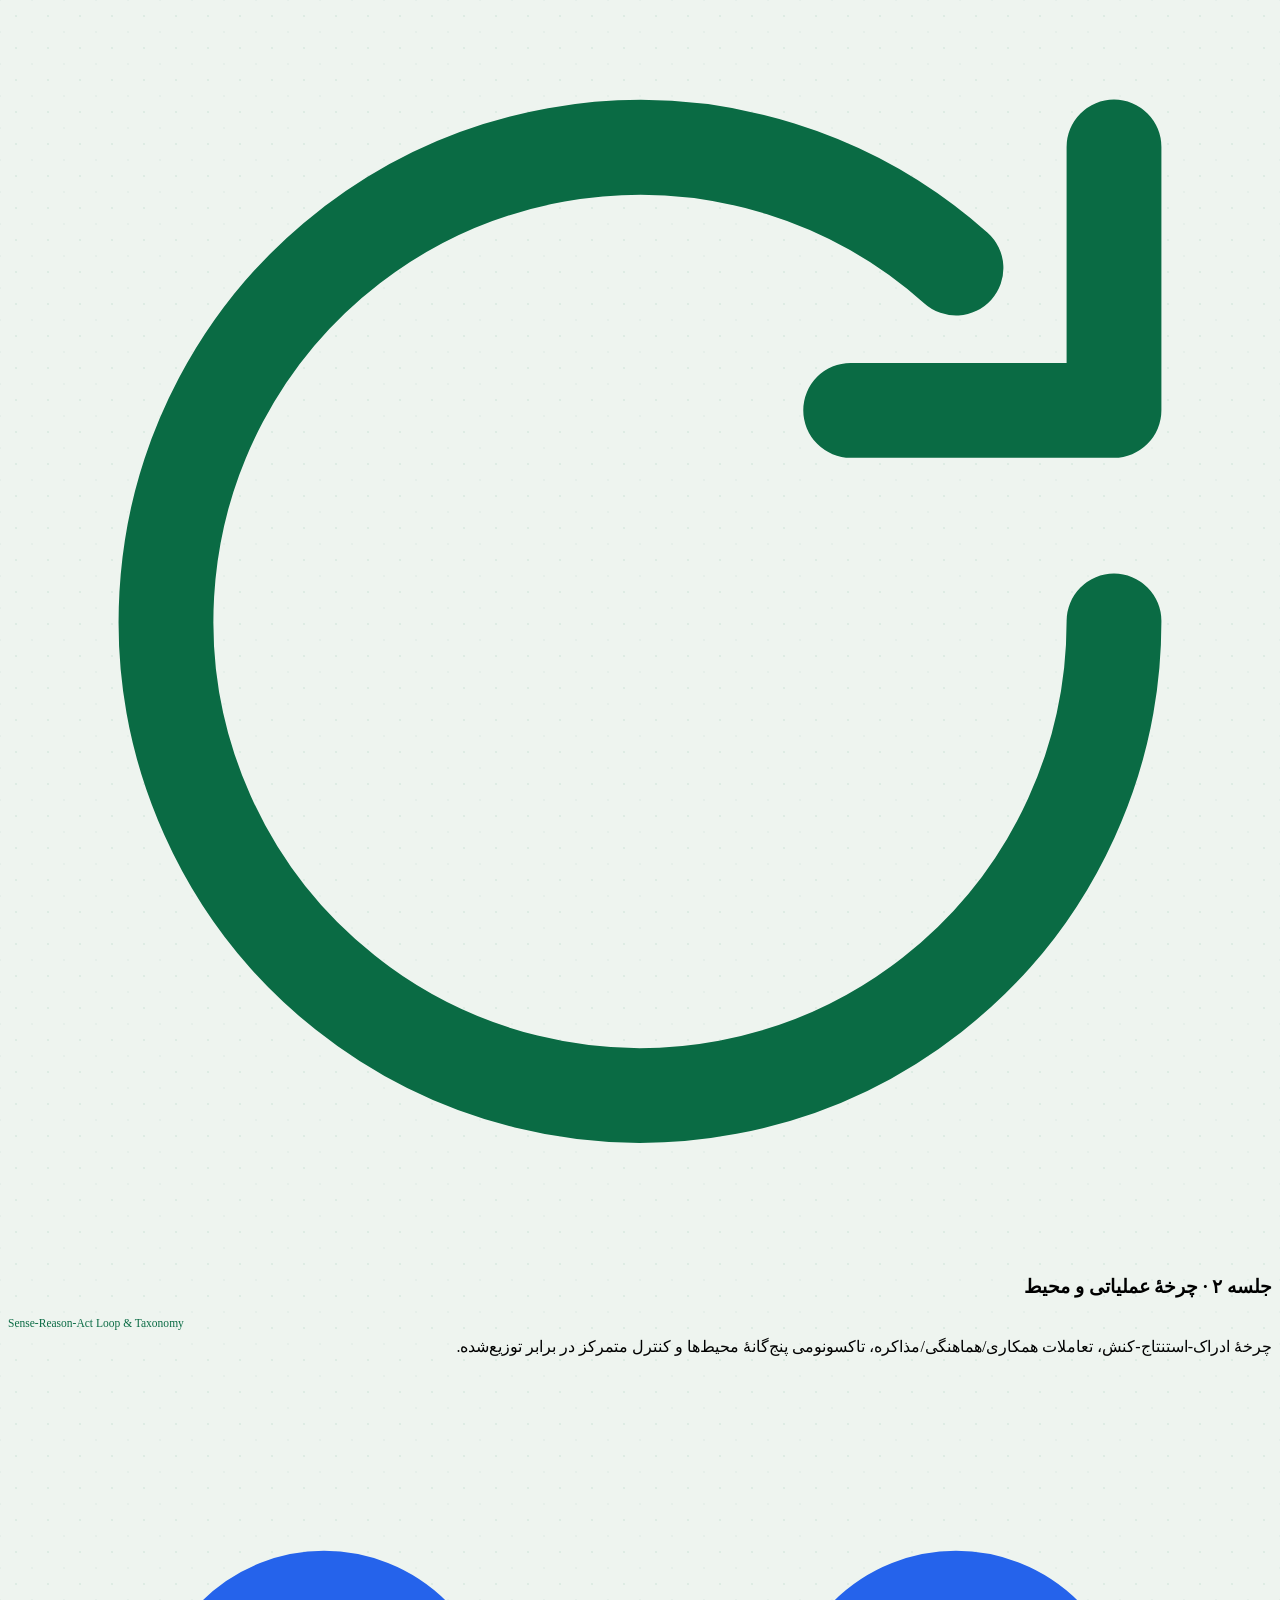
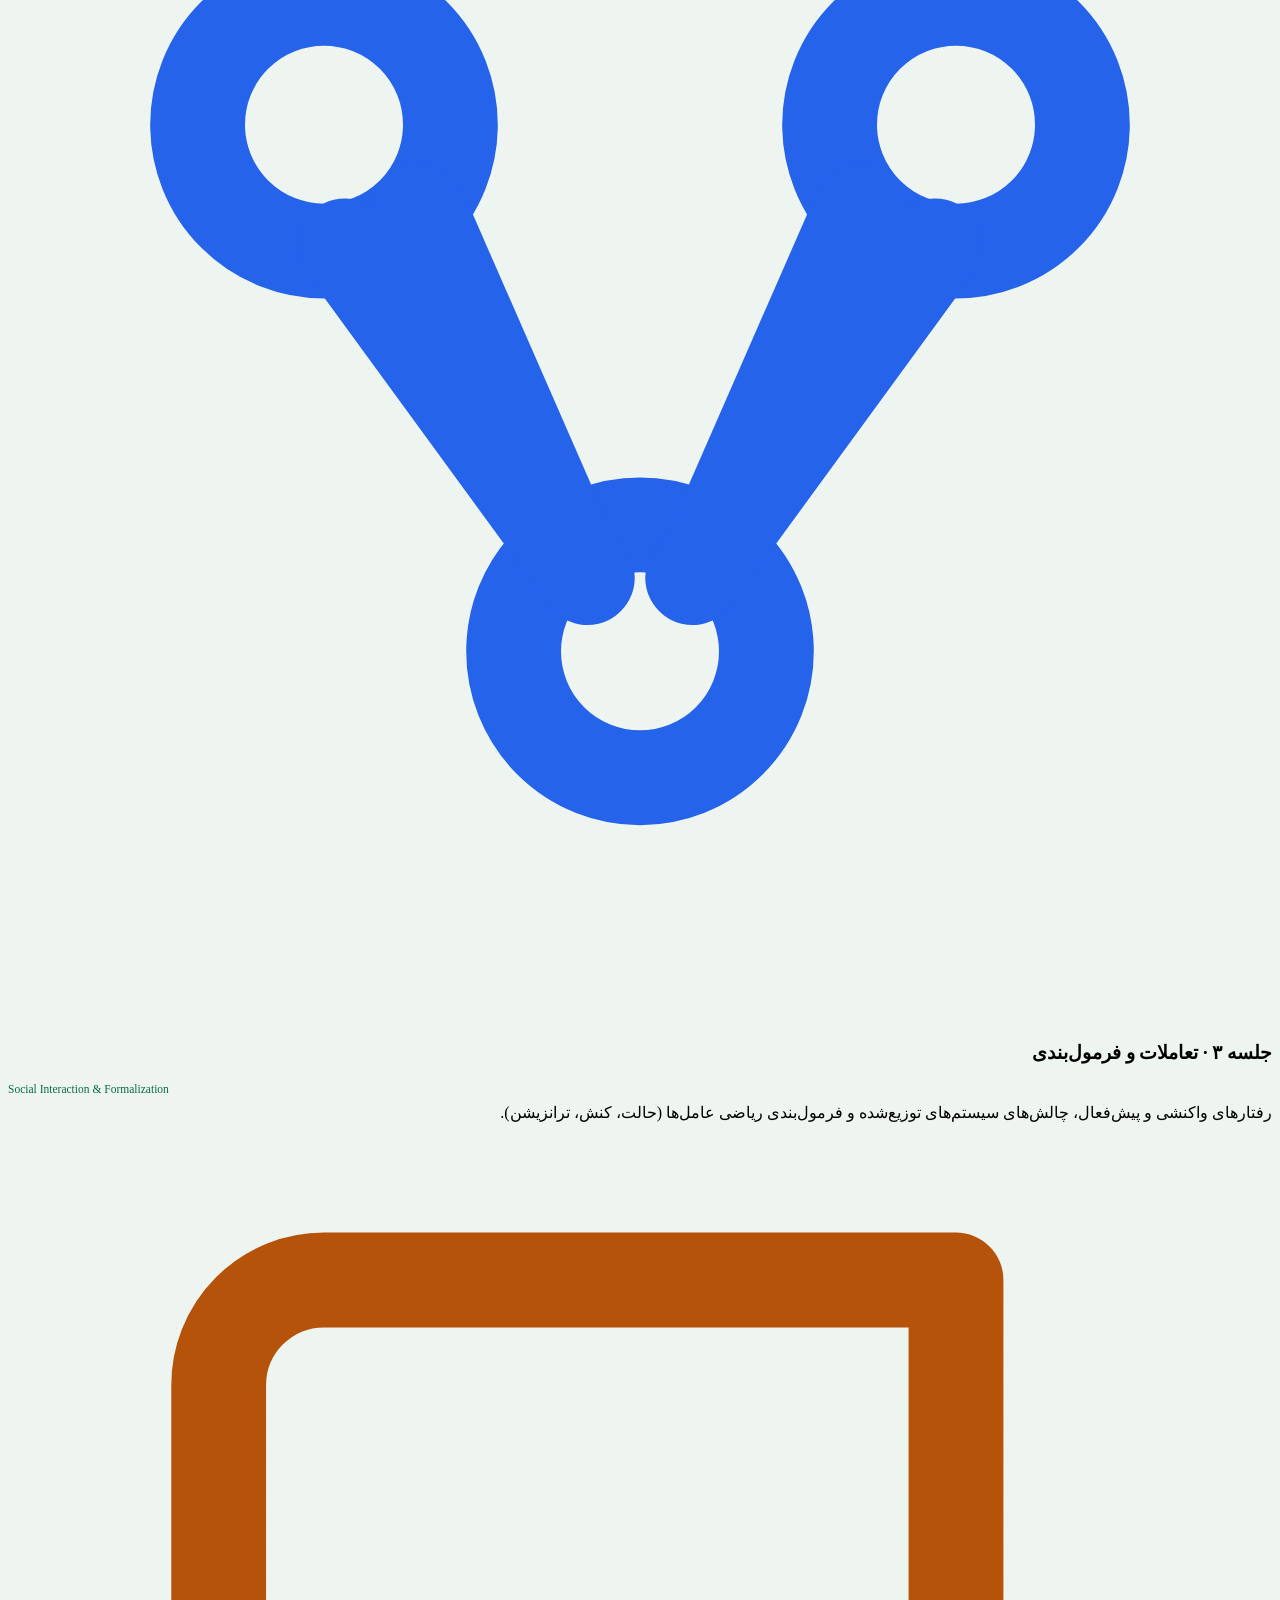
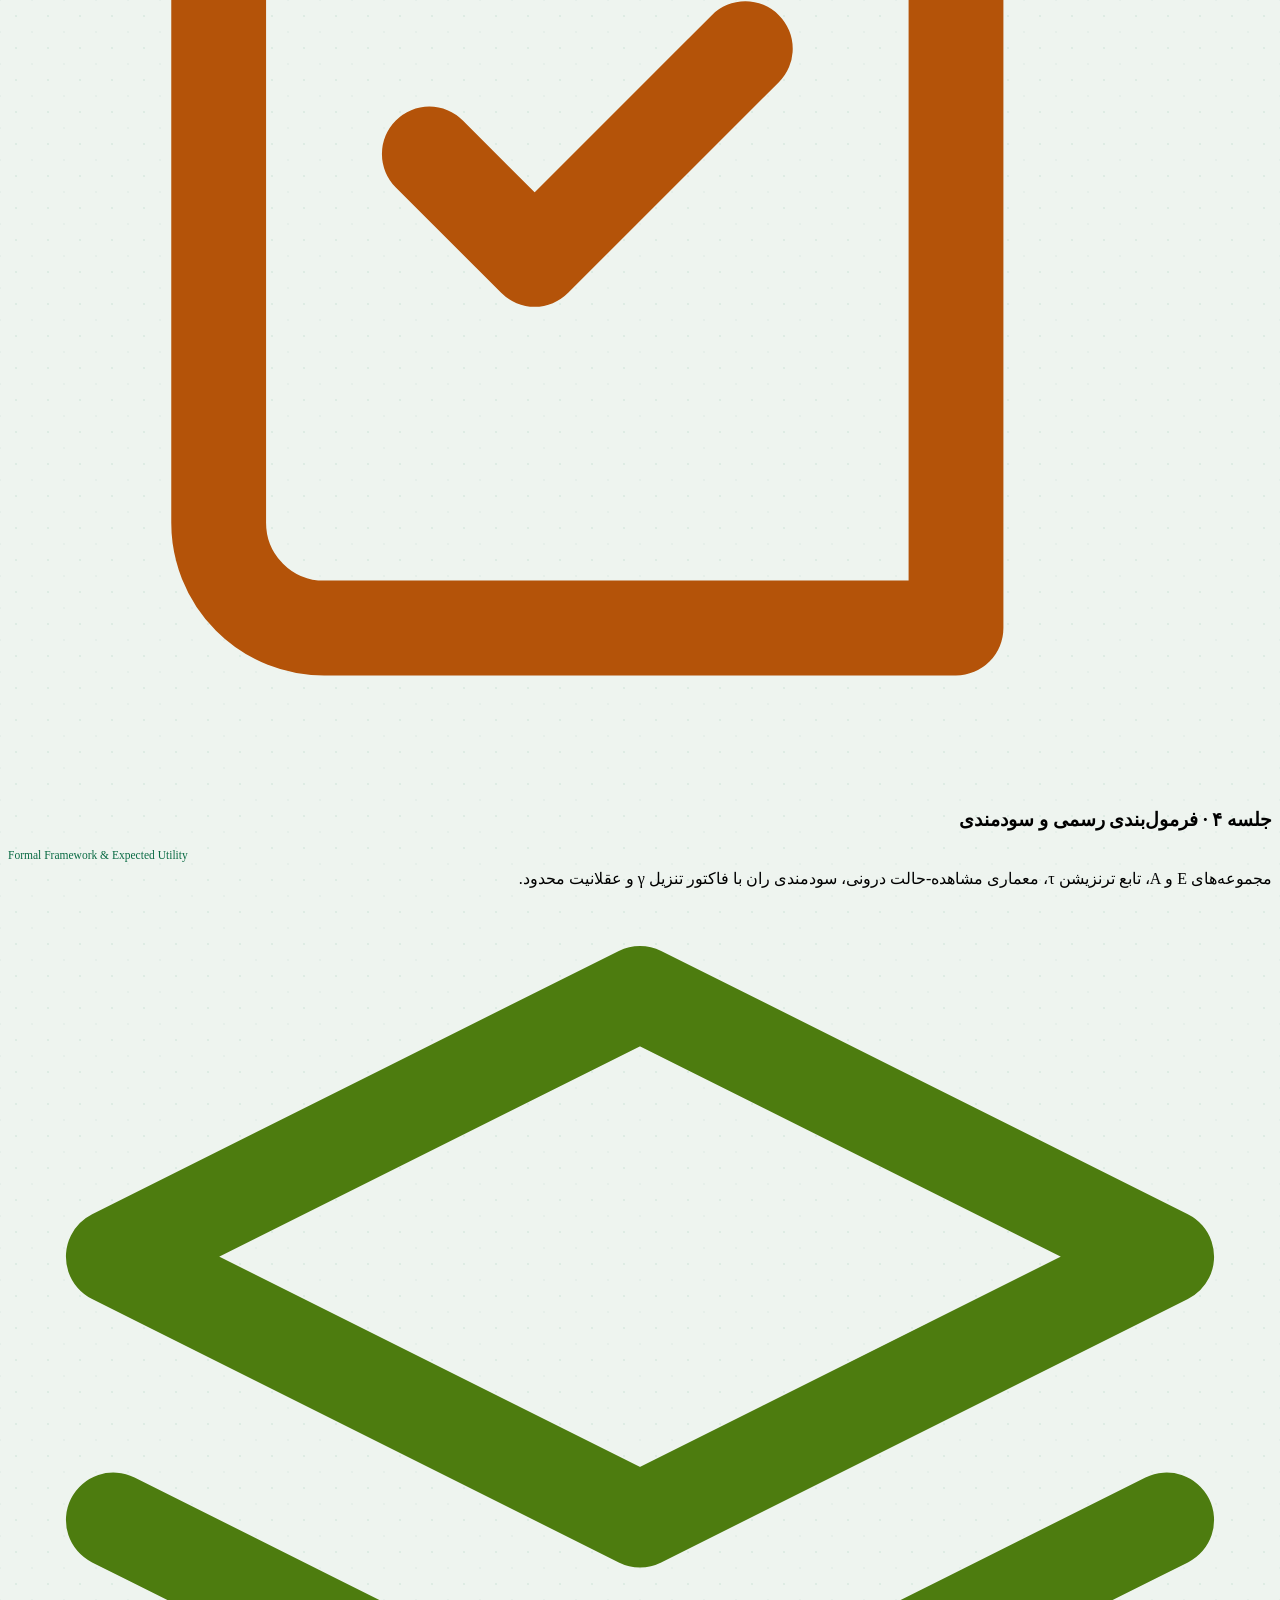
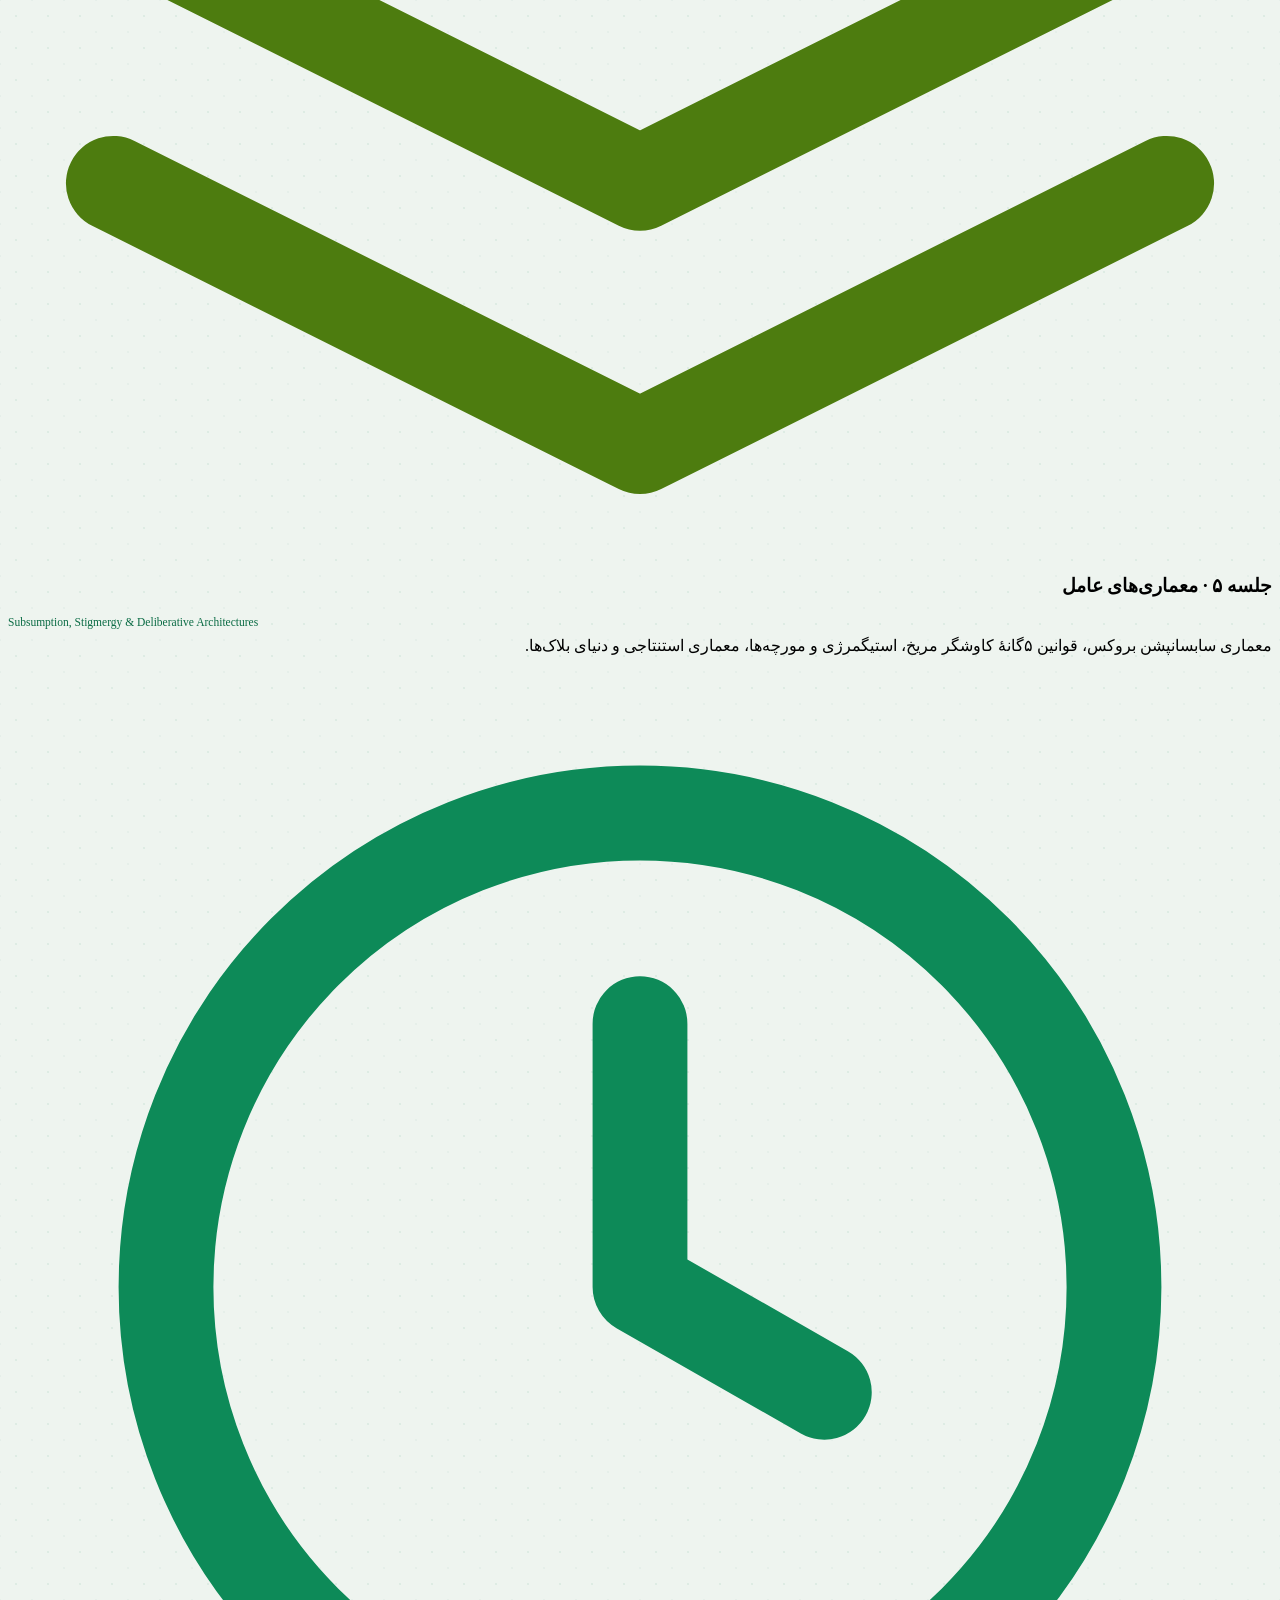
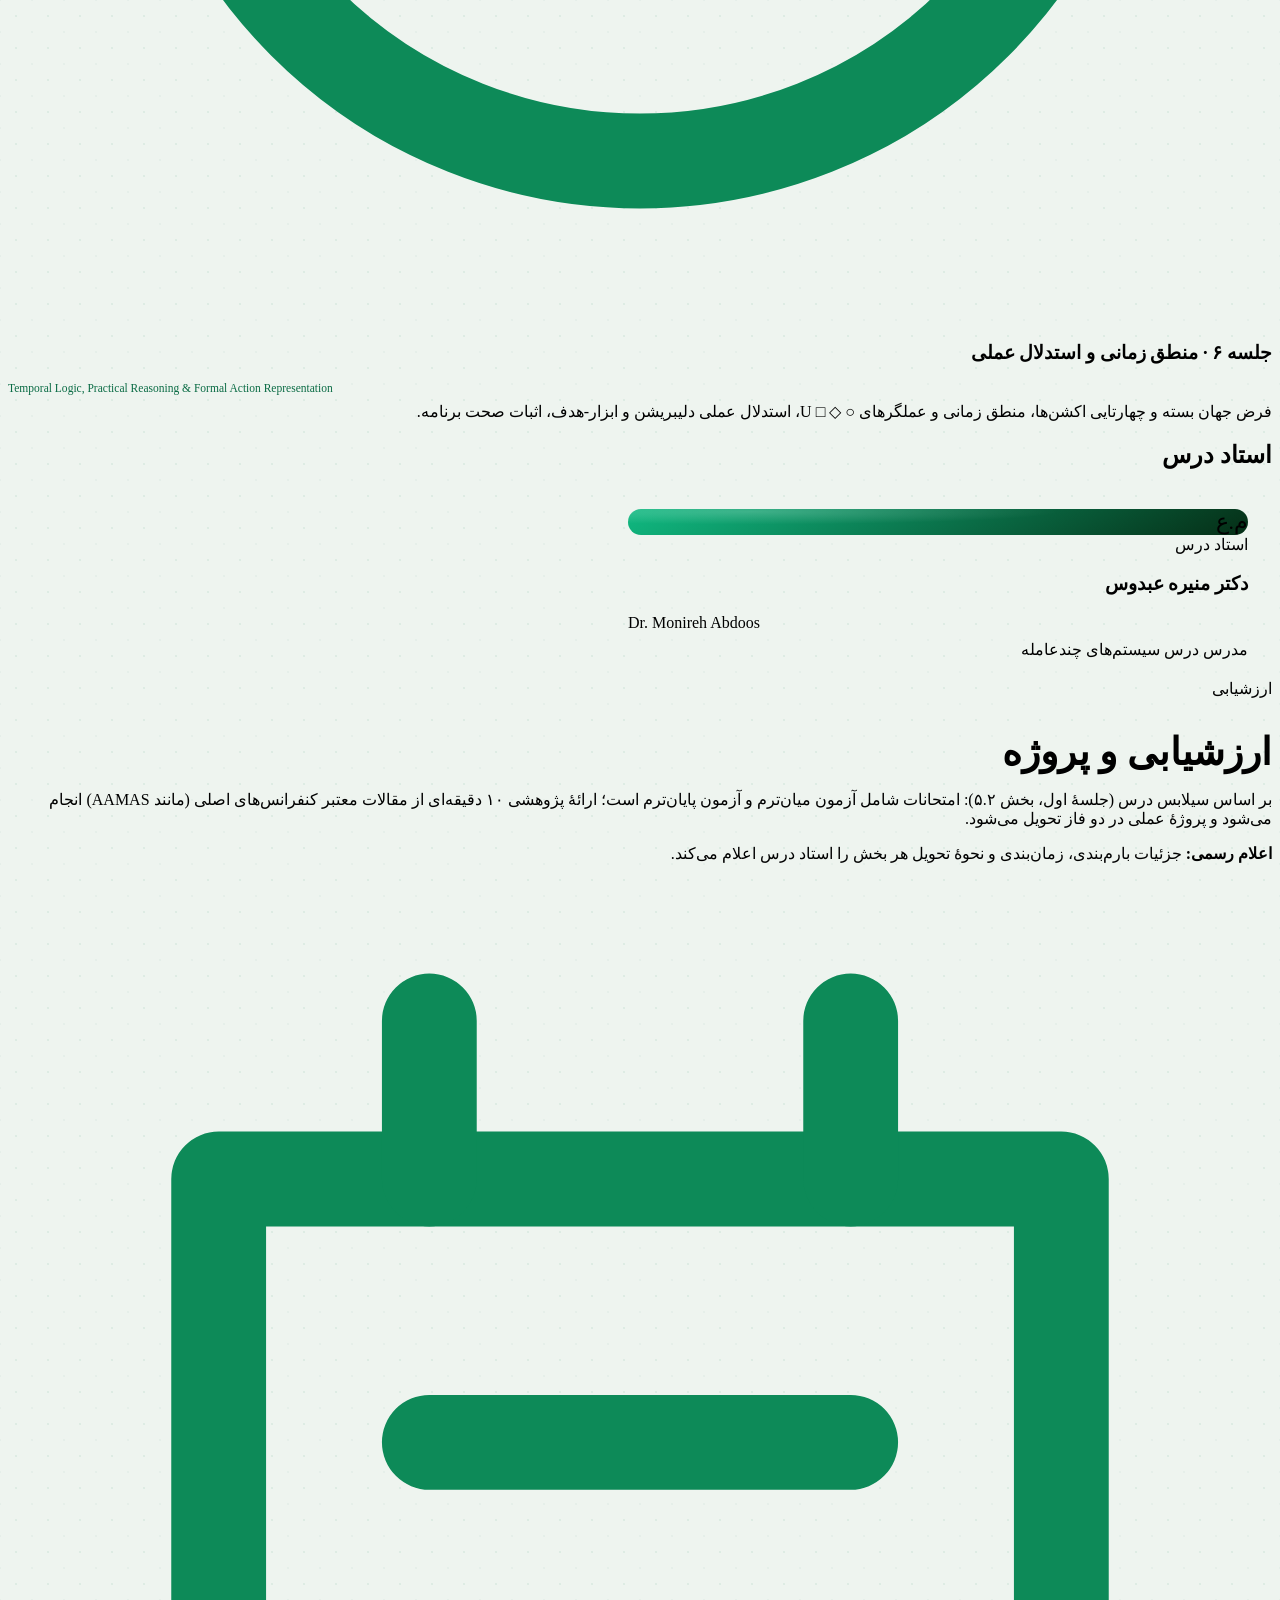
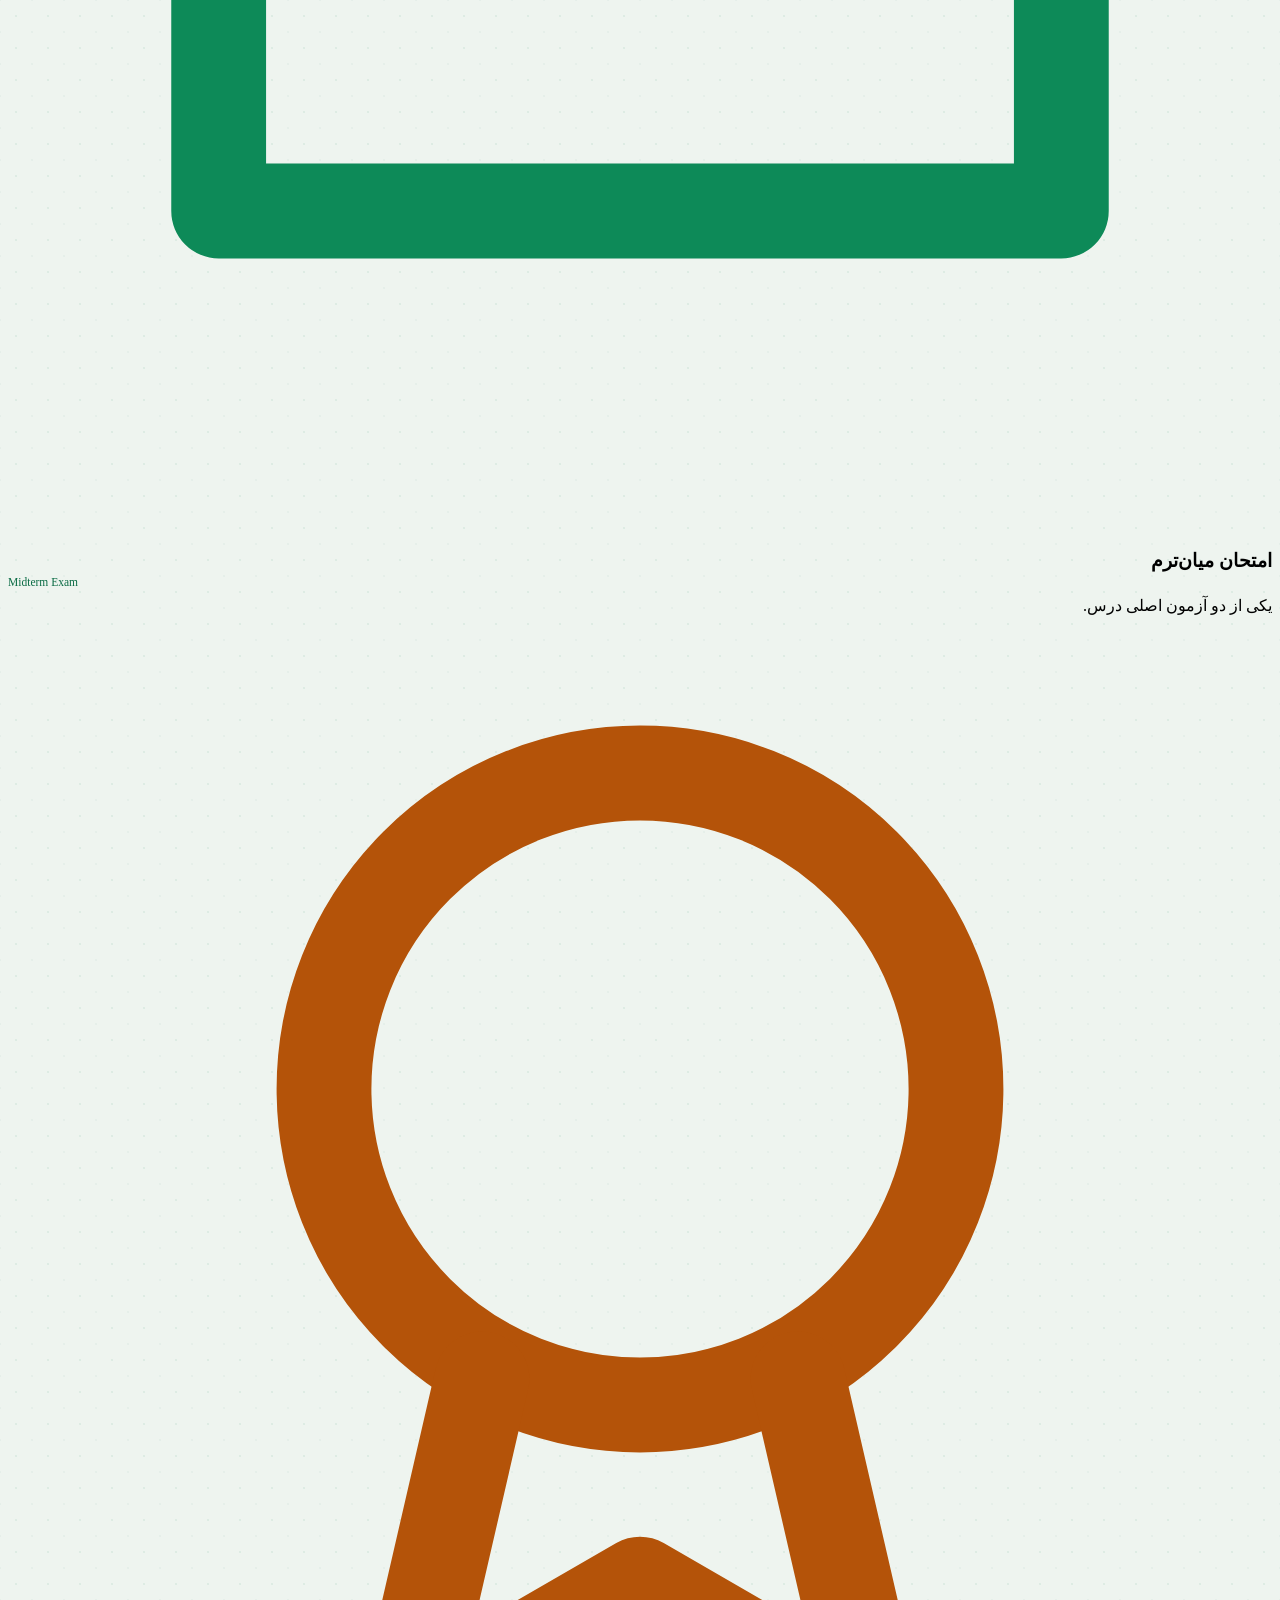
==== commit 0cf250de: "Add session 6 + site-wide SVG readability pass Session 6: Temporal Logic, Practical Reasoning, Actio" ====
--- a/index.html
+++ b/index.html
@@ -97,16 +97,17 @@
         <p class="hero-lead">
           یادداشت‌های درس سیستم‌های چندعامله: تعریف عامل‌های خودمختار و سیستم‌های چندعامله،
           چرخهٔ ادراک-استنتاج-کنش، تعاملات اجتماعی، تاکسونومی محیط‌ها، فرمول‌بندی رسمی عامل‌ها،
-          نظریهٔ بازی‌ها و سودمندی انتظاری، معماری سابسانپشن، استیگمرژی و معماری استنتاجی مبتنی بر دانش — بر پایهٔ جزوه‌های اختصاصی جلسات منتشرشده.
+          نظریهٔ بازی‌ها و سودمندی انتظاری، معماری سابسانپشن، استیگمرژی و معماری استنتاجی مبتنی بر دانش، منطق زمانی، استدلال عملی — بر پایهٔ جزوه‌های اختصاصی جلسات منتشرشده.
         </p>
         <p class="hero-lead-en" dir="ltr">
           Course notes for Multi-Agent Systems (MAS): autonomous agents, environment taxonomy,
           social interaction, formal agent formulation, game theory and expected utility,
-          Subsumption Architecture, Stigmergy and Knowledge-Based Deliberative Architectures.
+          Subsumption Architecture, Stigmergy and Knowledge-Based Deliberative Architectures,
+          Temporal Logic and Practical Reasoning.
           Everything here is drawn from the published session notes.
         </p>
         <div class="hero-meta">
-          <span class="chip"><span class="dot"></span> ۵ جلسهٔ منتشرشده</span>
+          <span class="chip"><span class="dot"></span> ۶ جلسهٔ منتشرشده</span>
           <span class="chip"><span class="dot"></span> عامل‌های خودمختار</span>
           <span class="chip"><span class="dot"></span> نظریهٔ بازی‌ها</span>
           <span class="chip"><span class="dot"></span> <span class="mono" dir="ltr">DCSP</span></span>
@@ -130,9 +131,9 @@
         </div>
         <div class="hero-bot">
           <svg viewBox="0 0 300 250" fill="none" role="presentation">
-            <ellipse class="bot-glow" cx="75" cy="72" rx="95" ry="88" fill="rgba(52,211,153,.09)"/>
-            <rect x="12" y="158" width="276" height="84" rx="12" fill="rgba(52,211,153,.08)" stroke="rgba(110,231,183,.3)" stroke-width="1.4"/>
-            <g stroke="rgba(110,231,183,.16)" stroke-width="1">
+            <ellipse class="bot-glow" cx="75" cy="72" rx="95" ry="88" fill="var(--brand-soft)"/>
+            <rect x="12" y="158" width="276" height="84" rx="12" fill="var(--brand-soft)" stroke="var(--line-2)" stroke-width="1.6"/>
+            <g stroke="var(--line)" stroke-width="1.6">
               <line x1="58" y1="158" x2="58" y2="242"/>
               <line x1="104" y1="158" x2="104" y2="242"/>
               <line x1="150" y1="158" x2="150" y2="242"/>
@@ -140,43 +141,43 @@
               <line x1="242" y1="158" x2="242" y2="242"/>
               <line x1="12" y1="200" x2="288" y2="200"/>
             </g>
-            <circle cx="81" cy="221" r="9" fill="#60a5fa"/><circle cx="81" cy="221" r="3.4" fill="#0a1e15"/>
-            <circle cx="127" cy="179" r="9" fill="#f87171"/><circle cx="127" cy="179" r="3.4" fill="#0a1e15"/>
-            <circle cx="173" cy="221" r="9" fill="#6ee7b7"/><circle cx="173" cy="221" r="3.4" fill="#0a1e15"/>
-            <circle cx="219" cy="179" r="9" fill="#fbbf24"/><circle cx="219" cy="179" r="3.4" fill="#0a1e15"/>
+            <circle cx="81" cy="221" r="9" fill="var(--cyan)"/><circle cx="81" cy="221" r="3.4" fill="#0a1e15"/>
+            <circle cx="127" cy="179" r="9" fill="var(--bad)"/><circle cx="127" cy="179" r="3.4" fill="#0a1e15"/>
+            <circle cx="173" cy="221" r="9" fill="var(--brand-2)"/><circle cx="173" cy="221" r="3.4" fill="#0a1e15"/>
+            <circle cx="219" cy="179" r="9" fill="var(--warn)"/><circle cx="219" cy="179" r="3.4" fill="#0a1e15"/>
             <g>
-              <rect x="216" y="30" width="36" height="36" rx="9" fill="#fbbf24" stroke="#052e16" stroke-width="1.6"/>
-              <circle cx="225" cy="39" r="2.9" fill="#052e16"/><circle cx="243" cy="39" r="2.9" fill="#052e16"/>
-              <circle cx="234" cy="48" r="2.9" fill="#052e16"/>
-              <circle cx="225" cy="57" r="2.9" fill="#052e16"/><circle cx="243" cy="57" r="2.9" fill="#052e16"/>
+              <rect x="216" y="30" width="36" height="36" rx="9" fill="var(--warn)" stroke="var(--on-brand)" stroke-width="1.6"/>
+              <circle cx="225" cy="39" r="2.9" fill="var(--on-brand)"/><circle cx="243" cy="39" r="2.9" fill="var(--on-brand)"/>
+              <circle cx="234" cy="48" r="2.9" fill="var(--on-brand)"/>
+              <circle cx="225" cy="57" r="2.9" fill="var(--on-brand)"/><circle cx="243" cy="57" r="2.9" fill="var(--on-brand)"/>
             </g>
             <g transform="rotate(9 264 88)">
-              <rect x="246" y="70" width="36" height="36" rx="9" fill="#34d399" stroke="#052e16" stroke-width="1.6"/>
-              <circle cx="255" cy="79" r="2.9" fill="#052e16"/><circle cx="273" cy="79" r="2.9" fill="#052e16"/>
-              <circle cx="255" cy="97" r="2.9" fill="#052e16"/><circle cx="273" cy="97" r="2.9" fill="#052e16"/>
+              <rect x="246" y="70" width="36" height="36" rx="9" fill="var(--brand)" stroke="var(--on-brand)" stroke-width="1.6"/>
+              <circle cx="255" cy="79" r="2.9" fill="var(--on-brand)"/><circle cx="273" cy="79" r="2.9" fill="var(--on-brand)"/>
+              <circle cx="255" cy="97" r="2.9" fill="var(--on-brand)"/><circle cx="273" cy="97" r="2.9" fill="var(--on-brand)"/>
             </g>
             <g transform="translate(-24,-14) scale(0.88)">
               <g class="bot-antenna">
-                <line x1="110" y1="58" x2="110" y2="30" stroke="#6ee7b7" stroke-width="3" stroke-linecap="round"/>
-                <circle cx="110" cy="22" r="6.5" fill="#a3e635"/>
+                <line x1="110" y1="58" x2="110" y2="30" stroke="var(--brand-2)" stroke-width="3" stroke-linecap="round"/>
+                <circle cx="110" cy="22" r="6.5" fill="var(--violet)"/>
               </g>
-              <rect x="62" y="56" width="96" height="72" rx="20" fill="rgba(52,211,153,.13)" stroke="#6ee7b7" stroke-width="2.5"/>
+              <rect x="62" y="56" width="96" height="72" rx="20" fill="var(--brand-soft)" stroke="var(--brand-2)" stroke-width="2.5"/>
               <g class="bot-eye">
-                <circle cx="94" cy="90" r="7" fill="#6ee7b7"/>
-                <circle cx="126" cy="90" r="7" fill="#6ee7b7"/>
+                <circle cx="94" cy="90" r="7" fill="var(--brand-2)"/>
+                <circle cx="126" cy="90" r="7" fill="var(--brand-2)"/>
               </g>
-              <circle cx="79" cy="104" r="3.5" fill="rgba(163,230,53,.75)"/>
-              <circle cx="141" cy="104" r="3.5" fill="rgba(163,230,53,.75)"/>
-              <path d="M96 109q14 11 28 0" stroke="#a3e635" stroke-width="3" stroke-linecap="round"/>
-              <rect x="66" y="140" width="88" height="60" rx="16" fill="rgba(52,211,153,.13)" stroke="#6ee7b7" stroke-width="2.5"/>
-              <rect x="88" y="152" width="44" height="12" rx="6" fill="rgba(110,231,183,.3)"/>
-              <circle cx="98" cy="176" r="2.6" fill="#34d399"/>
-              <circle cx="110" cy="176" r="2.6" fill="#34d399"/>
-              <circle cx="122" cy="176" r="2.6" fill="#34d399"/>
-              <path d="M66 156 42 176" stroke="#6ee7b7" stroke-width="8" stroke-linecap="round"/>
-              <path d="M154 156 178 170" stroke="#6ee7b7" stroke-width="8" stroke-linecap="round"/>
-              <line x1="96" y1="200" x2="94" y2="222" stroke="#6ee7b7" stroke-width="8" stroke-linecap="round"/>
-              <line x1="124" y1="200" x2="126" y2="222" stroke="#6ee7b7" stroke-width="8" stroke-linecap="round"/>
+              <circle cx="79" cy="104" r="3.5" fill="var(--violet)" fill-opacity=".75"/>
+              <circle cx="141" cy="104" r="3.5" fill="var(--violet)" fill-opacity=".75"/>
+              <path d="M96 109q14 11 28 0" stroke="var(--violet)" stroke-width="3" stroke-linecap="round"/>
+              <rect x="66" y="140" width="88" height="60" rx="16" fill="var(--brand-soft)" stroke="var(--brand-2)" stroke-width="2.5"/>
+              <rect x="88" y="152" width="44" height="12" rx="6" fill="var(--brand-soft-2)"/>
+              <circle cx="98" cy="176" r="2.6" fill="var(--brand)"/>
+              <circle cx="110" cy="176" r="2.6" fill="var(--brand)"/>
+              <circle cx="122" cy="176" r="2.6" fill="var(--brand)"/>
+              <path d="M66 156 42 176" stroke="var(--brand-2)" stroke-width="8" stroke-linecap="round"/>
+              <path d="M154 156 178 170" stroke="var(--brand-2)" stroke-width="8" stroke-linecap="round"/>
+              <line x1="96" y1="200" x2="94" y2="222" stroke="var(--brand-2)" stroke-width="8" stroke-linecap="round"/>
+              <line x1="124" y1="200" x2="126" y2="222" stroke="var(--brand-2)" stroke-width="8" stroke-linecap="round"/>
               <ellipse class="bot-shadow" cx="110" cy="226" rx="56" ry="6" fill="rgba(0,0,0,.45)"/>
             </g>
           </svg>
@@ -194,7 +195,7 @@
 
   <div class="container" style="margin-top:-1px">
     <div class="stats" style="margin-top:28px">
-      <div class="stat"><div class="stat-value">۵</div><div class="stat-label">جلسهٔ منتشرشده<br><span class="mono" style="font-size:9px" dir="ltr">session notes</span></div></div>
+      <div class="stat"><div class="stat-value">۶</div><div class="stat-label">جلسهٔ منتشرشده<br><span class="mono" style="font-size:9px" dir="ltr">session notes</span></div></div>
       <div class="stat"><div class="stat-value">۲</div><div class="stat-label">آزمون (میان‌ترم و پایان‌ترم)<br><span class="mono" style="font-size:9px" dir="ltr">midterm &amp; final</span></div></div>
       <div class="stat"><div class="stat-value">۱</div><div class="stat-label">ارائهٔ پژوهشی ۱۰ دقیقه‌ای<br><span class="mono" style="font-size:9px" dir="ltr">research presentation</span></div></div>
       <div class="stat"><div class="stat-value">۲</div><div class="stat-label">پروژهٔ دوفازی<br><span class="mono" style="font-size:9px" dir="ltr">two-phase project</span></div></div>
@@ -226,34 +227,40 @@
 
       <div class="grid grid--2" data-reveal>
         <a class="card" href="sessions/session-01.html" style="text-decoration:none;color:inherit">
-          <div class="card-icon"><svg viewBox="0 0 24 24" fill="none" stroke="#34d399" stroke-width="1.8" stroke-linecap="round" stroke-linejoin="round" aria-hidden="true"><rect x="4" y="7" width="16" height="13" rx="3"/><path d="M12 3v4M8 13h8M8 16.5h5"/><circle cx="12" cy="4.5" r="1.4"/></svg></div>
+          <div class="card-icon"><svg viewBox="0 0 24 24" fill="none" stroke="var(--brand)" stroke-width="1.8" stroke-linecap="round" stroke-linejoin="round" aria-hidden="true"><rect x="4" y="7" width="16" height="13" rx="3"/><path d="M12 3v4M8 13h8M8 16.5h5"/><circle cx="12" cy="4.5" r="1.4"/></svg></div>
           <h3>جلسه ۱ · اصول و مبانی</h3>
           <div class="card-en" dir="ltr">Foundations: Agents, MAS &amp; Game Theory</div>
           <p>تعریف عامل خودمختار و سیستم چندعامله، کاربردهای دنیای واقعی (شبکه‌های حسگر، لجستیک، RoboCup، هدایت گله)، سودمندی انتظاری، معمای زندانیان و سیلابس درس.</p>
         </a>
         <a class="card" href="sessions/session-02.html" style="text-decoration:none;color:inherit">
-          <div class="card-icon"><svg viewBox="0 0 24 24" fill="none" stroke="#6ee7b7" stroke-width="1.8" stroke-linecap="round" stroke-linejoin="round" aria-hidden="true"><path d="M21 12a9 9 0 1 1-3-6.7"/><path d="M21 3v5h-5"/></svg></div>
+          <div class="card-icon"><svg viewBox="0 0 24 24" fill="none" stroke="var(--brand-2)" stroke-width="1.8" stroke-linecap="round" stroke-linejoin="round" aria-hidden="true"><path d="M21 12a9 9 0 1 1-3-6.7"/><path d="M21 3v5h-5"/></svg></div>
           <h3>جلسه ۲ · چرخهٔ عملیاتی و محیط</h3>
           <div class="card-en" dir="ltr">Sense-Reason-Act Loop &amp; Taxonomy</div>
           <p>چرخهٔ ادراک-استنتاج-کنش، تعاملات همکاری/هماهنگی/مذاکره، تاکسونومی پنج‌گانهٔ محیط‌ها و کنترل متمرکز در برابر توزیع‌شده.</p>
         </a>
         <a class="card" href="sessions/session-03.html" style="text-decoration:none;color:inherit">
-          <div class="card-icon"><svg viewBox="0 0 24 24" fill="none" stroke="#60a5fa" stroke-width="1.8" stroke-linecap="round" stroke-linejoin="round" aria-hidden="true"><circle cx="6" cy="7" r="2.4"/><circle cx="18" cy="7" r="2.4"/><circle cx="12" cy="17" r="2.4"/><path d="M7.8 8.6 10.6 15M16.2 8.6 13.4 15M6.4 9.3 11 15.6M17.6 9.3 13 15.6"/></svg></div>
+          <div class="card-icon"><svg viewBox="0 0 24 24" fill="none" stroke="var(--cyan)" stroke-width="1.8" stroke-linecap="round" stroke-linejoin="round" aria-hidden="true"><circle cx="6" cy="7" r="2.4"/><circle cx="18" cy="7" r="2.4"/><circle cx="12" cy="17" r="2.4"/><path d="M7.8 8.6 10.6 15M16.2 8.6 13.4 15M6.4 9.3 11 15.6M17.6 9.3 13 15.6"/></svg></div>
           <h3>جلسه ۳ · تعاملات و فرمول‌بندی</h3>
           <div class="card-en" dir="ltr">Social Interaction &amp; Formalization</div>
           <p>رفتارهای واکنشی و پیش‌فعال، چالش‌های سیستم‌های توزیع‌شده و فرمول‌بندی ریاضی عامل‌ها (حالت، کنش، ترانزیشن).</p>
         </a>
         <a class="card" href="sessions/session-04.html" style="text-decoration:none;color:inherit">
-          <div class="card-icon"><svg viewBox="0 0 24 24" fill="none" stroke="#fbbf24" stroke-width="1.8" stroke-linecap="round" stroke-linejoin="round" aria-hidden="true"><path d="M4 19V5a2 2 0 0 1 2-2h12v18H6a2 2 0 0 1-2-2Z"/><path d="m8 12 2 2 4-4"/></svg></div>
+          <div class="card-icon"><svg viewBox="0 0 24 24" fill="none" stroke="var(--warn)" stroke-width="1.8" stroke-linecap="round" stroke-linejoin="round" aria-hidden="true"><path d="M4 19V5a2 2 0 0 1 2-2h12v18H6a2 2 0 0 1-2-2Z"/><path d="m8 12 2 2 4-4"/></svg></div>
           <h3>جلسه ۴ · فرمول‌بندی رسمی و سودمندی</h3>
           <div class="card-en" dir="ltr">Formal Framework &amp; Expected Utility</div>
           <p>مجموعه‌های E و A، تابع ترنزیشن τ، معماری مشاهده-حالت درونی، سودمندی ران با فاکتور تنزیل γ و عقلانیت محدود.</p>
         </a>
         <a class="card" href="sessions/session-05.html" style="text-decoration:none;color:inherit">
-          <div class="card-icon"><svg viewBox="0 0 24 24" fill="none" stroke="#a3e635" stroke-width="1.8" stroke-linecap="round" stroke-linejoin="round" aria-hidden="true"><path d="m12 2 10 5-10 5L2 7l10-5Z"/><path d="m2 17 10 5 10-5"/><path d="m2 12 10 5 10-5"/></svg></div>
+          <div class="card-icon"><svg viewBox="0 0 24 24" fill="none" stroke="var(--violet)" stroke-width="1.8" stroke-linecap="round" stroke-linejoin="round" aria-hidden="true"><path d="m12 2 10 5-10 5L2 7l10-5Z"/><path d="m2 17 10 5 10-5"/><path d="m2 12 10 5 10-5"/></svg></div>
           <h3>جلسه ۵ · معماری‌های عامل</h3>
           <div class="card-en" dir="ltr">Subsumption, Stigmergy &amp; Deliberative Architectures</div>
           <p>معماری سابسانپشن بروکس، قوانین ۵‌گانهٔ کاوشگر مریخ، استیگمرژی و مورچه‌ها، معماری استنتاجی و دنیای بلاک‌ها.</p>
+        </a>
+        <a class="card" href="sessions/session-06.html" style="text-decoration:none;color:inherit">
+          <div class="card-icon"><svg viewBox="0 0 24 24" fill="none" stroke="var(--brand)" stroke-width="1.8" stroke-linecap="round" stroke-linejoin="round" aria-hidden="true"><circle cx="12" cy="12" r="9"/><path d="M12 7v5l3.5 2"/></svg></div>
+          <h3>جلسه ۶ · منطق زمانی و استدلال عملی</h3>
+          <div class="card-en" dir="ltr">Temporal Logic, Practical Reasoning &amp; Formal Action Representation</div>
+          <p>فرض جهان بسته و چهارتایی اکشن‌ها، منطق زمانی و عملگرهای ○ ◇ □ U، استدلال عملی دلیبریشن و ابزار-هدف، اثبات صحت برنامه.</p>
         </a>
       </div>
     </div>
@@ -292,25 +299,25 @@
         <div>
           <div class="grid grid--2">
             <article class="card eval-card" style="margin:0">
-              <div class="card-icon"><svg viewBox="0 0 24 24" fill="none" stroke="#34d399" stroke-width="1.8" stroke-linecap="round" stroke-linejoin="round" aria-hidden="true"><path d="M4 6h16v12H4z"/><path d="M8 3v3M16 3v3M8 11h8"/></svg></div>
+              <div class="card-icon"><svg viewBox="0 0 24 24" fill="none" stroke="var(--brand)" stroke-width="1.8" stroke-linecap="round" stroke-linejoin="round" aria-hidden="true"><path d="M4 6h16v12H4z"/><path d="M8 3v3M16 3v3M8 11h8"/></svg></div>
               <h3>امتحان میان‌ترم</h3>
               <div class="card-en" dir="ltr">Midterm Exam</div>
               <p>یکی از دو آزمون اصلی درس.</p>
             </article>
             <article class="card eval-card" style="margin:0">
-              <div class="card-icon"><svg viewBox="0 0 24 24" fill="none" stroke="#fbbf24" stroke-width="1.8" stroke-linecap="round" stroke-linejoin="round" aria-hidden="true"><circle cx="12" cy="9" r="6"/><path d="M9 14.5 7.5 21l4.5-2.6L16.5 21 15 14.5"/></svg></div>
+              <div class="card-icon"><svg viewBox="0 0 24 24" fill="none" stroke="var(--warn)" stroke-width="1.8" stroke-linecap="round" stroke-linejoin="round" aria-hidden="true"><circle cx="12" cy="9" r="6"/><path d="M9 14.5 7.5 21l4.5-2.6L16.5 21 15 14.5"/></svg></div>
               <h3>امتحان پایان‌ترم</h3>
               <div class="card-en" dir="ltr">Final Exam</div>
               <p>دومین آزمون اصلی درس.</p>
             </article>
             <article class="card eval-card" style="margin:0">
-              <div class="card-icon"><svg viewBox="0 0 24 24" fill="none" stroke="#60a5fa" stroke-width="1.8" stroke-linecap="round" stroke-linejoin="round" aria-hidden="true"><rect x="9" y="3" width="6" height="11" rx="3"/><path d="M5 10a7 7 0 0 0 14 0M12 14v7"/></svg></div>
+              <div class="card-icon"><svg viewBox="0 0 24 24" fill="none" stroke="var(--cyan)" stroke-width="1.8" stroke-linecap="round" stroke-linejoin="round" aria-hidden="true"><rect x="9" y="3" width="6" height="11" rx="3"/><path d="M5 10a7 7 0 0 0 14 0M12 14v7"/></svg></div>
               <h3>ارائهٔ پژوهشی</h3>
               <div class="card-en" dir="ltr">Research Presentation</div>
               <p>ارائهٔ ۱۰ دقیقه‌ای مقالات معتبر کنفرانس‌های اصلی (مانند <span class="mono" dir="ltr">AAMAS</span>).</p>
             </article>
             <article class="card eval-card" style="margin:0">
-              <div class="card-icon"><svg viewBox="0 0 24 24" fill="none" stroke="#6ee7b7" stroke-width="1.8" stroke-linecap="round" stroke-linejoin="round" aria-hidden="true"><rect x="4" y="10" width="16" height="10" rx="2"/><path d="M8 10V6h8v4M12 6V3"/><circle cx="12" cy="15" r="2"/></svg></div>
+              <div class="card-icon"><svg viewBox="0 0 24 24" fill="none" stroke="var(--brand-2)" stroke-width="1.8" stroke-linecap="round" stroke-linejoin="round" aria-hidden="true"><rect x="4" y="10" width="16" height="10" rx="2"/><path d="M8 10V6h8v4M12 6V3"/><circle cx="12" cy="15" r="2"/></svg></div>
               <h3>پروژهٔ عملی دوفازی</h3>
               <div class="card-en" dir="ltr">Two-Phase Project</div>
               <p>فاز اول: تحلیل مسئله، مدل‌سازی محیط و پیاده‌سازی اولیهٔ مقاله/سناریو. فاز دوم: پیاده‌سازی کامل، بهبود الگوریتم و ارزیابی نتایج.</p>
@@ -445,17 +452,18 @@
         <a href="sessions/session-03.html">جلسه ۳ · تعاملات و فرمول‌بندی</a>
         <a href="sessions/session-04.html">جلسه ۴ · فرمول‌بندی رسمی و سودمندی</a>
         <a href="sessions/session-05.html">جلسه ۵ · معماری‌های عامل</a>
+        <a href="sessions/session-06.html">جلسه ۶ · منطق زمانی و استدلال عملی</a>
       </div>
     </div>
     <div class="footer-bottom">
       <span>© <span data-year>2026</span> — درس سیستم‌های چندعامله</span>
       <span class="footer-bot" aria-hidden="true">
         <svg width="26" height="26" viewBox="0 0 26 26" fill="none">
-          <rect x="4" y="9" width="18" height="13" rx="5" fill="rgba(52,211,153,.13)" stroke="#6ee7b7" stroke-width="1.4"/>
-          <circle cx="10.5" cy="15" r="1.8" fill="#6ee7b7"/>
-          <circle cx="15.5" cy="15" r="1.8" fill="#6ee7b7"/>
-          <line x1="13" y1="5" x2="13" y2="9" stroke="#6ee7b7" stroke-width="1.6" stroke-linecap="round"/>
-          <circle cx="13" cy="3.6" r="1.8" fill="#a3e635"/>
+          <rect x="4" y="9" width="18" height="13" rx="5" fill="var(--brand-soft)" stroke="var(--brand-2)" stroke-width="1.6"/>
+          <circle cx="10.5" cy="15" r="1.8" fill="var(--brand-2)"/>
+          <circle cx="15.5" cy="15" r="1.8" fill="var(--brand-2)"/>
+          <line x1="13" y1="5" x2="13" y2="9" stroke="var(--brand-2)" stroke-width="1.6" stroke-linecap="round"/>
+          <circle cx="13" cy="3.6" r="1.8" fill="var(--violet)"/>
         </svg>
       </span>
       <span class="mono">MAS · Multi-Agent Systems</span>
--- a/assets/css/mas-theme.css
+++ b/assets/css/mas-theme.css
@@ -565,6 +565,18 @@
   0%, 100% { opacity: 0.5; transform: scaleX(1); }
   50% { opacity: 0.3; transform: scaleX(0.88); }
 }
+
+/* ==========================================================================
+   15b. Readability — diagram & table legibility
+   ========================================================================== */
+svg text { font-size: 12.5px; font-weight: 500; }
+svg text[fill="#9fb8a9"] { fill: #cfe6da; }
+:root[data-theme="light"] svg text[fill="#9fb8a9"] { fill: #4d6357; }
+svg path, svg line, svg polyline { stroke-width: 1.8px; }
+figure figcaption { font-size: 0.85rem; }
+.prose table { font-size: 0.9rem; }
+.prose table th, .prose table td { padding: 9px 12px; }
+.formula, .prose .formula { font-size: 1.02rem; padding: 14px 18px; line-height: 1.9; }
 
 /* ==========================================================================
    15. Print — restore light, ink-friendly output
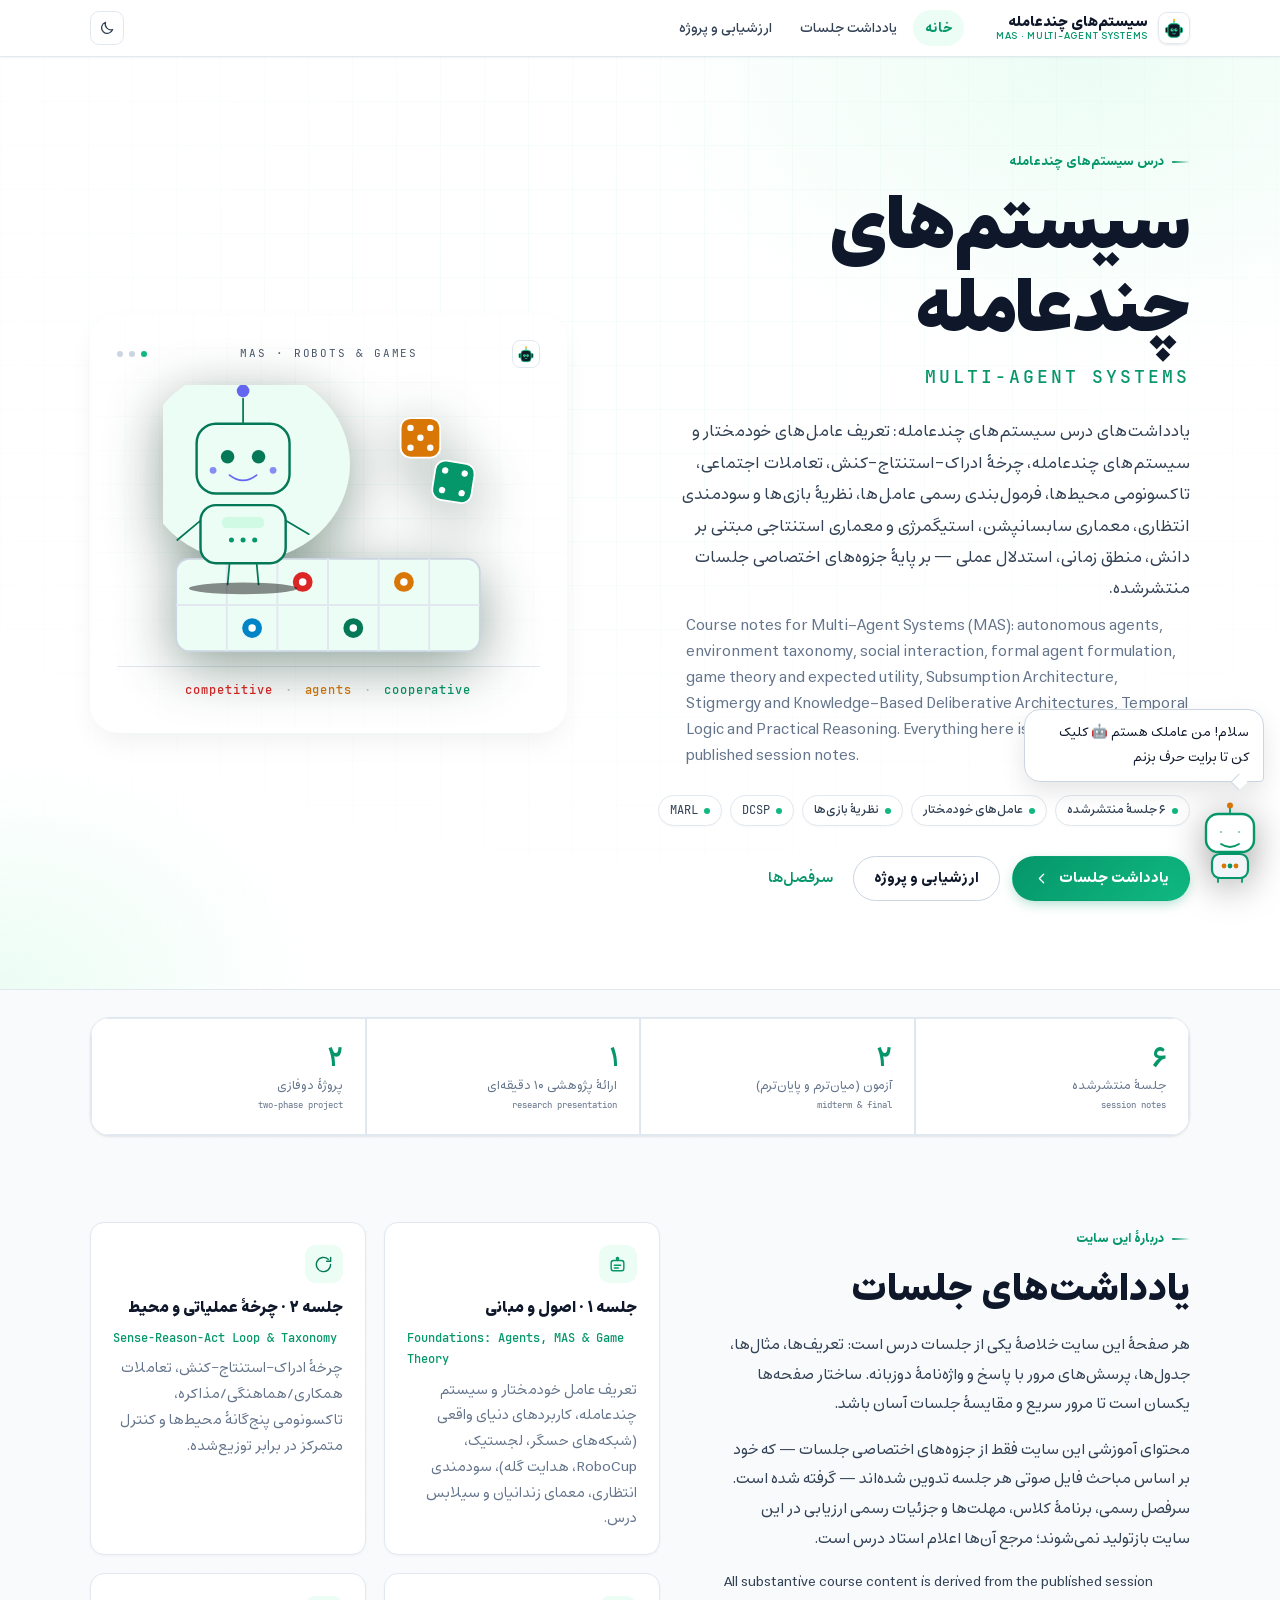
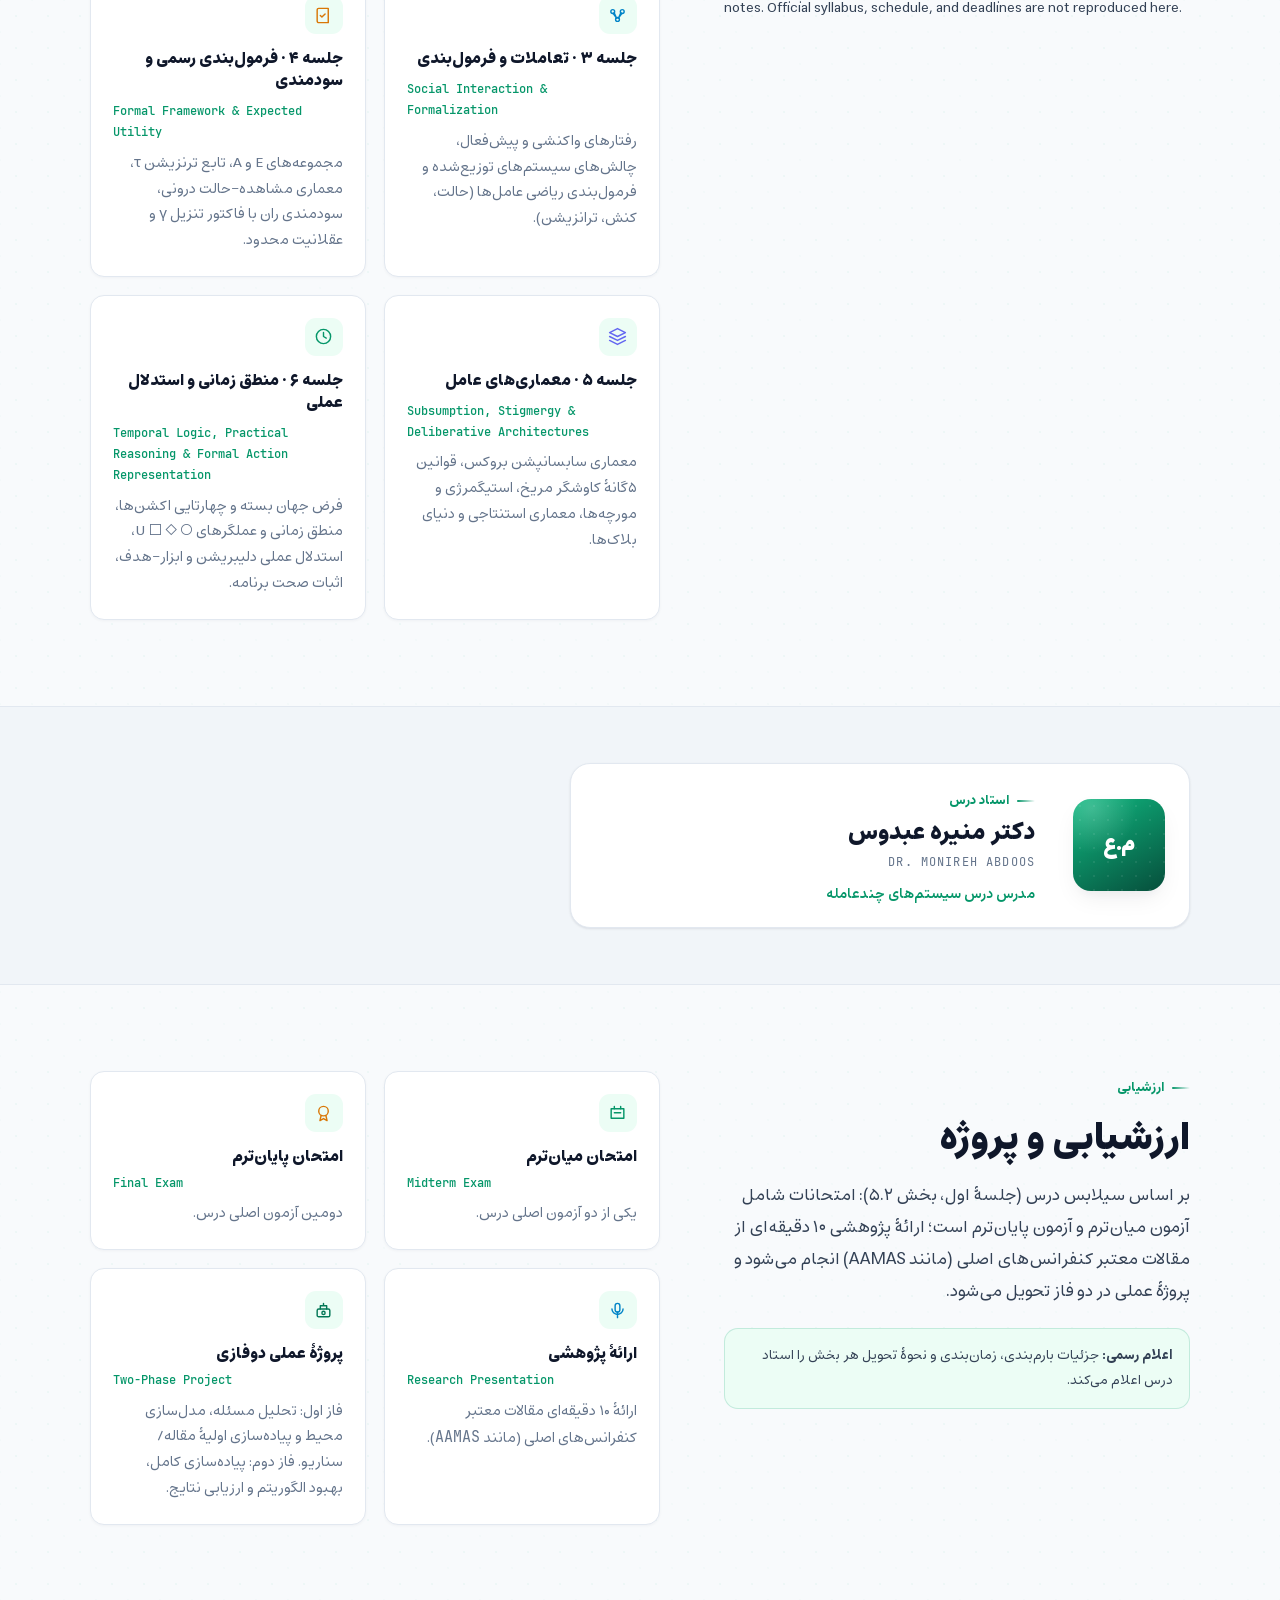
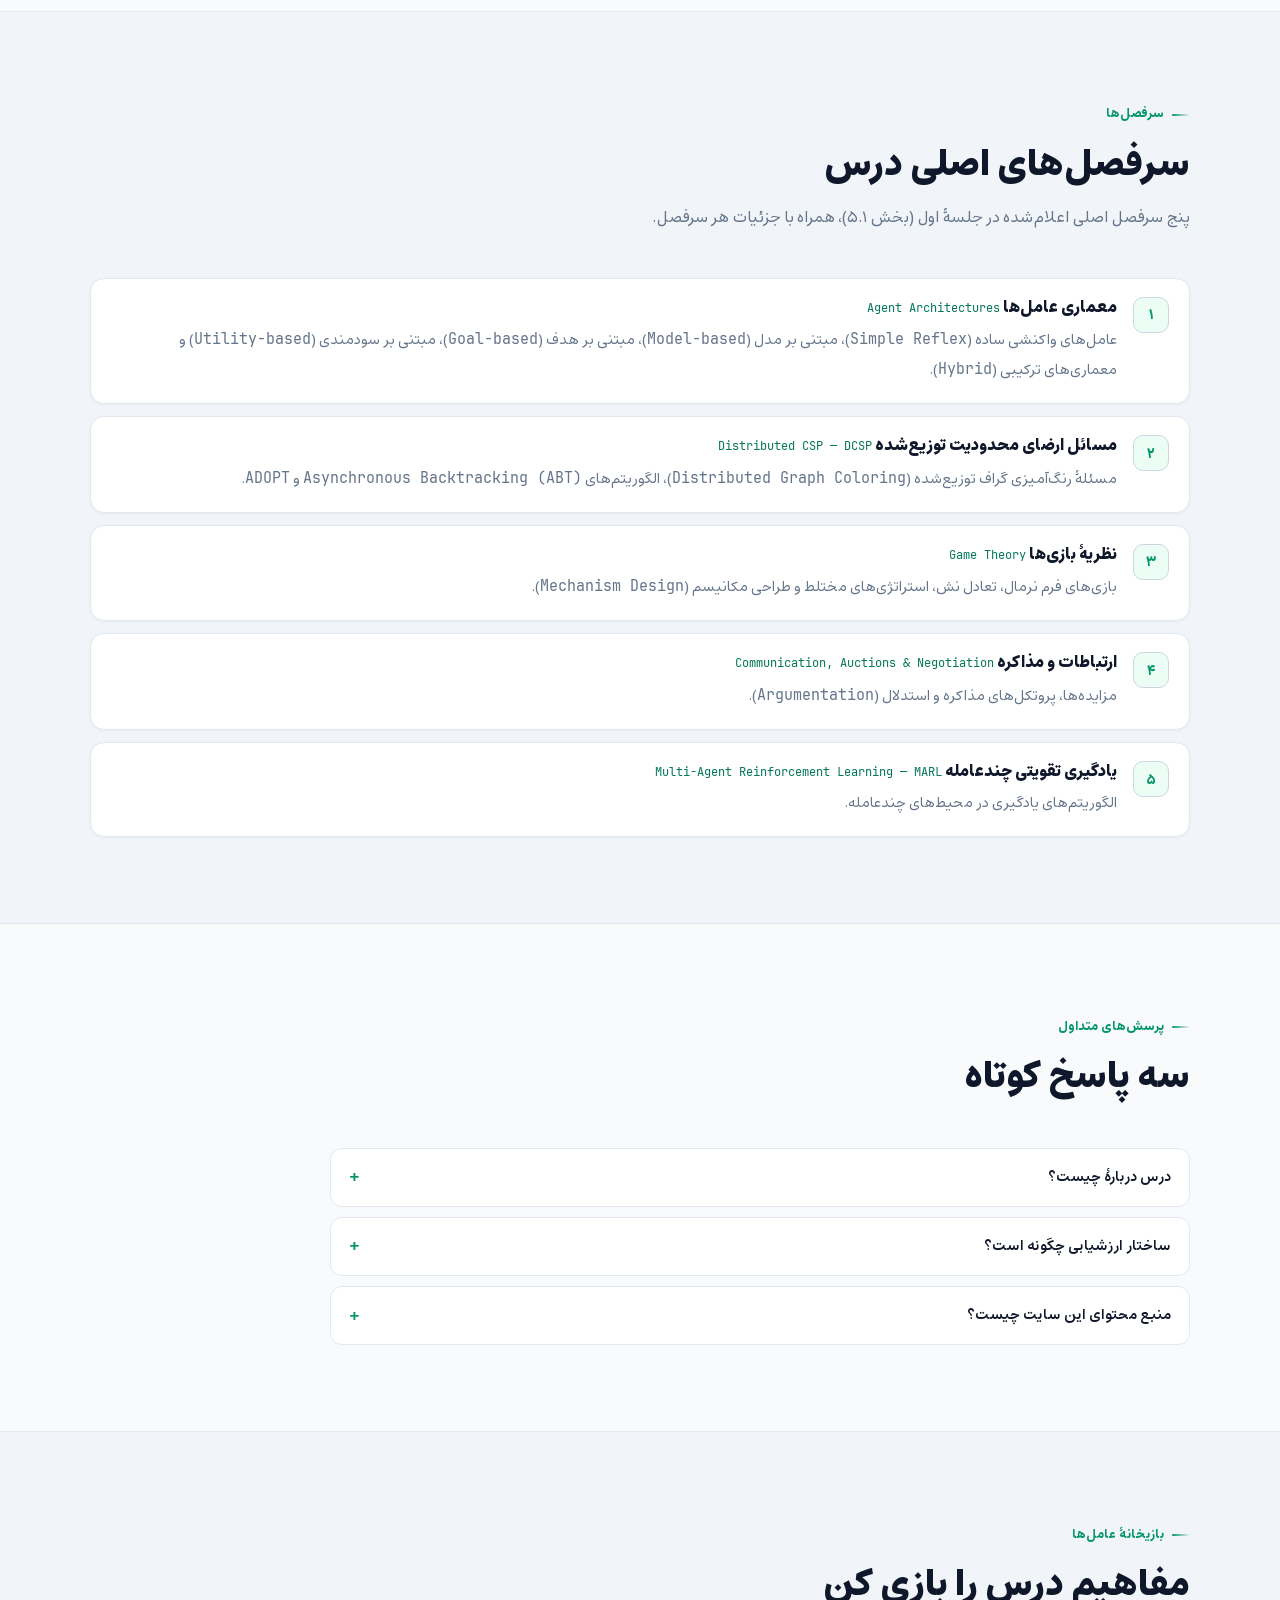
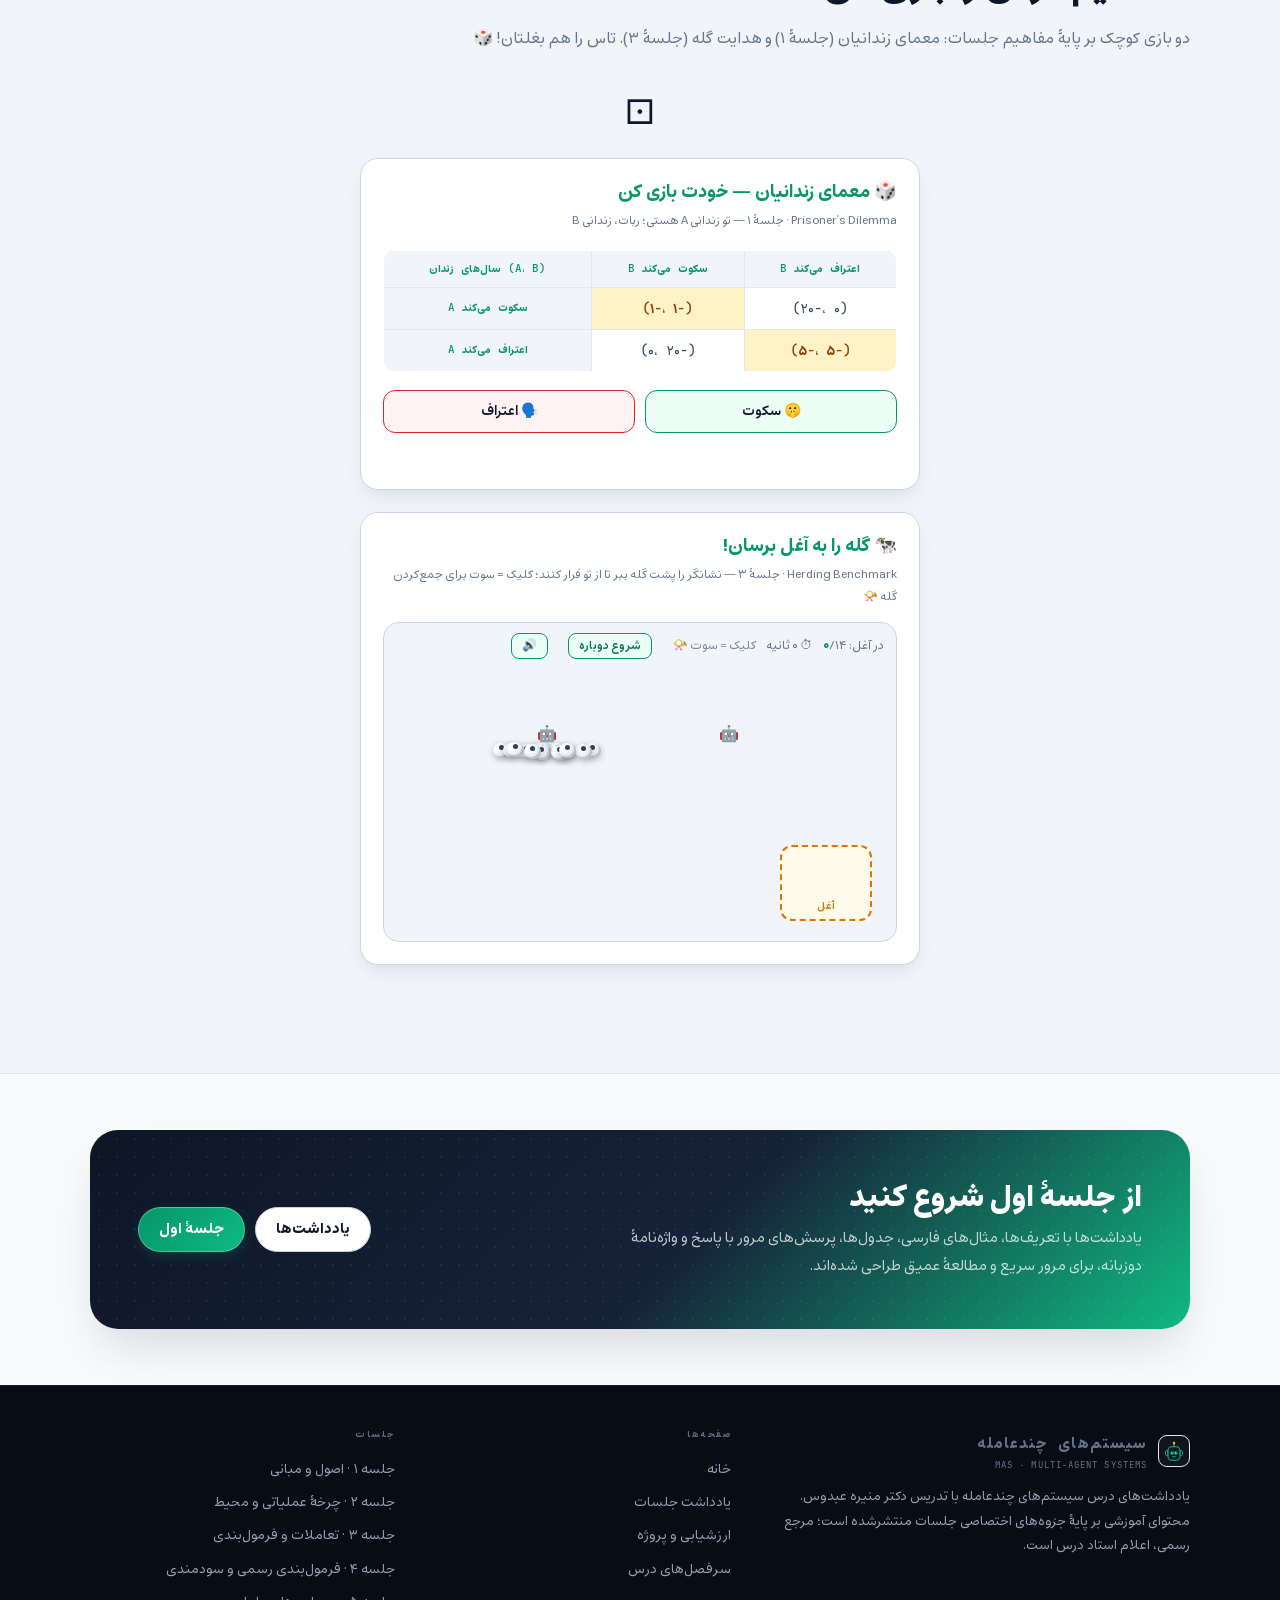
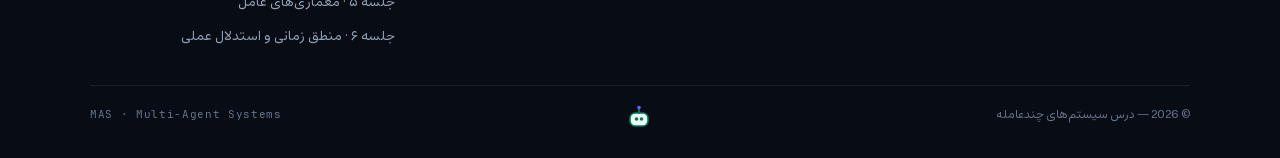
==== commit fec5aa12: "fix(meta): align theme-color meta tags and robot dots with dark palette" ====
--- a/index.html
+++ b/index.html
@@ -5,7 +5,7 @@
 <meta name="viewport" content="width=device-width, initial-scale=1, viewport-fit=cover">
 <title>سیستم‌های چندعامله — MAS · Multi-Agent Systems</title>
 <meta name="description" content="یادداشت‌های درس سیستم‌های چندعامله (Multi-Agent Systems) با تدریس دکتر منیره عبدوس: عامل‌های خودمختار، تعاملات اجتماعی، تاکسونومی محیط، فرمول‌بندی رسمی عامل‌ها، نظریهٔ بازی‌ها و سودمندی انتظاری — بر پایهٔ جزوه‌های اختصاصی جلسات.">
-<meta name="theme-color" content="#0a1e15">
+<meta name="theme-color" content="#0b0f17">
 <meta property="og:title" content="سیستم‌های چندعامله — MAS · Multi-Agent Systems">
 <meta property="og:description" content="یادداشت جلسات و منابع درس سیستم‌های چندعامله (MAS).">
 <meta property="og:type" content="website">
@@ -141,10 +141,10 @@
               <line x1="242" y1="158" x2="242" y2="242"/>
               <line x1="12" y1="200" x2="288" y2="200"/>
             </g>
-            <circle cx="81" cy="221" r="9" fill="var(--cyan)"/><circle cx="81" cy="221" r="3.4" fill="#0a1e15"/>
-            <circle cx="127" cy="179" r="9" fill="var(--bad)"/><circle cx="127" cy="179" r="3.4" fill="#0a1e15"/>
-            <circle cx="173" cy="221" r="9" fill="var(--brand-2)"/><circle cx="173" cy="221" r="3.4" fill="#0a1e15"/>
-            <circle cx="219" cy="179" r="9" fill="var(--warn)"/><circle cx="219" cy="179" r="3.4" fill="#0a1e15"/>
+            <circle cx="81" cy="221" r="9" fill="var(--cyan)"/><circle cx="81" cy="221" r="3.4" fill="var(--surface)"/>
+            <circle cx="127" cy="179" r="9" fill="var(--bad)"/><circle cx="127" cy="179" r="3.4" fill="var(--surface)"/>
+            <circle cx="173" cy="221" r="9" fill="var(--brand-2)"/><circle cx="173" cy="221" r="3.4" fill="var(--surface)"/>
+            <circle cx="219" cy="179" r="9" fill="var(--warn)"/><circle cx="219" cy="179" r="3.4" fill="var(--surface)"/>
             <g>
               <rect x="216" y="30" width="36" height="36" rx="9" fill="var(--warn)" stroke="var(--on-brand)" stroke-width="1.6"/>
               <circle cx="225" cy="39" r="2.9" fill="var(--on-brand)"/><circle cx="243" cy="39" r="2.9" fill="var(--on-brand)"/>
--- a/assets/css/site.css
+++ b/assets/css/site.css
@@ -0,0 +1,1525 @@
+/* ==========================================================================
+   NLP @ SBU — course site stylesheet
+   Blue / white editorial system · Persian-first, bilingual · no CDN
+   ========================================================================== */
+
+/* ---------- Fonts (local) ---------- */
+@font-face {
+  font-family: "Estedad";
+  src: url("../fonts/Estedad-Variable.woff2") format("woff2-variations"),
+       url("../fonts/Estedad-Variable.woff2") format("woff2");
+  font-weight: 100 900;
+  font-style: normal;
+  font-display: swap;
+}
+@font-face {
+  font-family: "Estedad";
+  src: url("../fonts/Estedad-Regular.woff2") format("woff2");
+  font-weight: 400;
+  font-style: normal;
+  font-display: swap;
+}
+@font-face {
+  font-family: "Estedad";
+  src: url("../fonts/Estedad-Medium.woff2") format("woff2");
+  font-weight: 500;
+  font-style: normal;
+  font-display: swap;
+}
+@font-face {
+  font-family: "Estedad";
+  src: url("../fonts/Estedad-SemiBold.woff2") format("woff2");
+  font-weight: 600;
+  font-style: normal;
+  font-display: swap;
+}
+@font-face {
+  font-family: "Estedad";
+  src: url("../fonts/Estedad-Bold.woff2") format("woff2");
+  font-weight: 700;
+  font-style: normal;
+  font-display: swap;
+}
+@font-face {
+  font-family: "Estedad";
+  src: url("../fonts/Estedad-ExtraBold.woff2") format("woff2");
+  font-weight: 800;
+  font-style: normal;
+  font-display: swap;
+}
+@font-face {
+  font-family: "Estedad";
+  src: url("../fonts/Estedad-Black.woff2") format("woff2");
+  font-weight: 900;
+  font-style: normal;
+  font-display: swap;
+}
+@font-face {
+  font-family: "Plus Jakarta Sans";
+  src: url("../fonts/PlusJakartaSans-Variable.woff2") format("woff2-variations"),
+       url("../fonts/PlusJakartaSans-Variable.woff2") format("woff2");
+  font-weight: 300 800;
+  font-style: normal;
+  font-display: swap;
+}
+@font-face {
+  font-family: "Inter";
+  src: url("../fonts/Inter-Regular.woff2") format("woff2");
+  font-weight: 400;
+  font-style: normal;
+  font-display: swap;
+}
+@font-face {
+  font-family: "Inter";
+  src: url("../fonts/Inter-Medium.woff2") format("woff2");
+  font-weight: 500;
+  font-style: normal;
+  font-display: swap;
+}
+@font-face {
+  font-family: "Inter";
+  src: url("../fonts/Inter-SemiBold.woff2") format("woff2");
+  font-weight: 600;
+  font-style: normal;
+  font-display: swap;
+}
+@font-face {
+  font-family: "Inter";
+  src: url("../fonts/Inter-Bold.woff2") format("woff2");
+  font-weight: 700;
+  font-style: normal;
+  font-display: swap;
+}
+@font-face {
+  font-family: "Vazirmatn";
+  src: url("../fonts/Vazirmatn-Regular.woff2") format("woff2");
+  font-weight: 400;
+  font-style: normal;
+  font-display: swap;
+}
+@font-face {
+  font-family: "Vazirmatn";
+  src: url("../fonts/Vazirmatn-Medium.woff2") format("woff2");
+  font-weight: 500;
+  font-style: normal;
+  font-display: swap;
+}
+@font-face {
+  font-family: "Vazirmatn";
+  src: url("../fonts/Vazirmatn-Bold.woff2") format("woff2");
+  font-weight: 700;
+  font-style: normal;
+  font-display: swap;
+}
+@font-face {
+  font-family: "Vazirmatn";
+  src: url("../fonts/Vazirmatn-Black.woff2") format("woff2");
+  font-weight: 900;
+  font-style: normal;
+  font-display: swap;
+}
+@font-face {
+  font-family: "JetBrains Mono";
+  src: url("../fonts/JetBrainsMono-Regular.woff2") format("woff2");
+  font-weight: 400;
+  font-style: normal;
+  font-display: swap;
+}
+@font-face {
+  font-family: "JetBrains Mono";
+  src: url("../fonts/JetBrainsMono-SemiBold.woff2") format("woff2");
+  font-weight: 600;
+  font-style: normal;
+  font-display: swap;
+}
+
+/* ---------- Tokens ---------- */
+:root {
+  color-scheme: light;
+  --bg: #f6f9fe;
+  --bg-grid: rgba(29, 78, 216, 0.045);
+  --surface: #ffffff;
+  --surface-2: #edf3fc;
+  --surface-3: #e3ecfa;
+  --ink: #0a1a33;
+  --ink-2: #30456a;
+  --muted: #5b6c89;
+  --line: #dbe5f2;
+  --line-2: #c8d7ea;
+  --brand: #1d4ed8;
+  --brand-2: #2563eb;
+  --brand-3: #0b2a5b;
+  --brand-soft: #e8f0ff;
+  --brand-soft-2: #d8e6ff;
+  --on-brand: #ffffff;
+  --good: #0b7a66;
+  --good-soft: #e4f6f1;
+  --warn: #925100;
+  --warn-soft: #fff3da;
+  --bad: #b42318;
+  --bad-soft: #ffefed;
+  --violet: #5b3fd1;
+  --violet-soft: #f0ecff;
+  --cyan: #0e6f86;
+  --cyan-soft: #e6f6fa;
+  --shadow-1: 0 1px 2px rgba(10, 26, 51, 0.04), 0 1px 1px rgba(10, 26, 51, 0.03);
+  --shadow-2: 0 18px 38px -24px rgba(10, 26, 51, 0.28), 0 4px 10px -6px rgba(10, 26, 51, 0.08);
+  --shadow-3: 0 30px 70px -40px rgba(11, 42, 91, 0.45);
+  --ring: 0 0 0 3px rgba(37, 99, 235, 0.2);
+  --radius-s: 9px;
+  --radius-m: 14px;
+  --radius-l: 20px;
+  --radius-xl: 28px;
+  --font: "Estedad", "Plus Jakarta Sans", "Inter", "Vazirmatn", system-ui, -apple-system, BlinkMacSystemFont, "Segoe UI", Roboto, sans-serif;
+  --font-en: "Plus Jakarta Sans", "Inter", -apple-system, BlinkMacSystemFont, "Segoe UI", Roboto, sans-serif;
+  --mono: "JetBrains Mono", "Estedad", "Vazirmatn", ui-monospace, "SF Mono", Consolas, monospace;
+  --container: 1140px;
+  --prose: 760px;
+  --header-h: 56px;
+}
+
+@media (prefers-color-scheme: dark) {
+  :root:not([data-theme="light"]) {
+    color-scheme: dark;
+    --bg: #060e1c;
+    --bg-grid: rgba(111, 157, 255, 0.05);
+    --surface: #0b1729;
+    --surface-2: #101f36;
+    --surface-3: #162945;
+    --ink: #eaf1ff;
+    --ink-2: #bdcce6;
+    --muted: #91a4c4;
+    --line: #1b2d4a;
+    --line-2: #29415f;
+    --brand: #7aa6ff;
+    --brand-2: #93b8ff;
+    --brand-3: #dce9ff;
+    --brand-soft: #102647;
+    --brand-soft-2: #16335a;
+    --on-brand: #04122a;
+    --good: #61d3b9;
+    --good-soft: #0c2c29;
+    --warn: #f0b45e;
+    --warn-soft: #32240b;
+    --bad: #ff9188;
+    --bad-soft: #3a1414;
+    --violet: #b9a7ff;
+    --violet-soft: #241c45;
+    --cyan: #6ecfe4;
+    --cyan-soft: #0b2b34;
+    --shadow-1: 0 1px 2px rgba(0, 0, 0, 0.4);
+    --shadow-2: 0 18px 38px -24px rgba(0, 0, 0, 0.7), 0 4px 10px -6px rgba(0, 0, 0, 0.4);
+    --shadow-3: 0 30px 70px -40px rgba(0, 0, 0, 0.85);
+    --ring: 0 0 0 3px rgba(122, 166, 255, 0.28);
+  }
+}
+:root[data-theme="dark"] {
+  color-scheme: dark;
+  --bg: #060e1c;
+  --bg-grid: rgba(111, 157, 255, 0.05);
+  --surface: #0b1729;
+  --surface-2: #101f36;
+  --surface-3: #162945;
+  --ink: #eaf1ff;
+  --ink-2: #bdcce6;
+  --muted: #91a4c4;
+  --line: #1b2d4a;
+  --line-2: #29415f;
+  --brand: #7aa6ff;
+  --brand-2: #93b8ff;
+  --brand-3: #dce9ff;
+  --brand-soft: #102647;
+  --brand-soft-2: #16335a;
+  --on-brand: #04122a;
+  --good: #61d3b9;
+  --good-soft: #0c2c29;
+  --warn: #f0b45e;
+  --warn-soft: #32240b;
+  --bad: #ff9188;
+  --bad-soft: #3a1414;
+  --violet: #b9a7ff;
+  --violet-soft: #241c45;
+  --cyan: #6ecfe4;
+  --cyan-soft: #0b2b34;
+  --shadow-1: 0 1px 2px rgba(0, 0, 0, 0.4);
+  --shadow-2: 0 18px 38px -24px rgba(0, 0, 0, 0.7), 0 4px 10px -6px rgba(0, 0, 0, 0.4);
+  --shadow-3: 0 30px 70px -40px rgba(0, 0, 0, 0.85);
+  --ring: 0 0 0 3px rgba(122, 166, 255, 0.28);
+}
+
+/* ---------- Reset ---------- */
+*,
+*::before,
+*::after { box-sizing: border-box; }
+html {
+  -webkit-text-size-adjust: 100%;
+  text-size-adjust: 100%;
+  scroll-behavior: smooth;
+  scroll-padding-top: calc(var(--header-h) + 24px);
+}
+@media (prefers-reduced-motion: reduce) {
+  html { scroll-behavior: auto; }
+  *, *::before, *::after { animation-duration: 0.001ms !important; animation-iteration-count: 1 !important; transition-duration: 0.001ms !important; }
+}
+body {
+  margin: 0;
+  background: var(--bg);
+  color: var(--ink);
+  font-family: var(--font);
+  font-size: 16px;
+  line-height: 1.85;
+  font-weight: 400;
+  -webkit-font-smoothing: antialiased;
+  -moz-osx-font-smoothing: grayscale;
+  overflow-wrap: break-word;
+}
+img, svg { max-width: 100%; display: block; }
+a { color: var(--brand); text-underline-offset: 3px; text-decoration-thickness: 1px; }
+a:hover { color: var(--brand-2); }
+button, input, select, textarea, optgroup { font-family: inherit; font-size: inherit; color: inherit; }
+button { cursor: pointer; }
+h1, h2, h3, h4, h5, h6 { margin: 0; line-height: 1.35; font-weight: 800; }
+[dir="rtl"] h1, [dir="rtl"] h2, [dir="rtl"] h3, [dir="rtl"] h4, [dir="rtl"] h5, [dir="rtl"] h6,
+:lang(fa) h1, :lang(fa) h2, :lang(fa) h3, :lang(fa) h4, :lang(fa) h5, :lang(fa) h6 { letter-spacing: normal; }
+p { margin: 0 0 1em; }
+ul, ol { margin: 0 0 1em; padding-inline-start: 1.5em; }
+li { margin-bottom: 0.35em; }
+::selection { background: var(--brand-soft-2); color: var(--ink); }
+:focus-visible { outline: 2px solid var(--brand); outline-offset: 3px; border-radius: 4px; }
+hr { border: 0; border-top: 1px solid var(--line); margin: 2.2rem 0; }
+
+/* Persian / English direction helpers & font inheritance */
+[lang="fa"], .fa, [dir="rtl"], .rtl {
+  font-family: var(--font);
+  letter-spacing: normal !important;
+}
+[dir="rtl"] { text-align: right; }
+[dir="ltr"] { text-align: left; }
+.ltr { direction: ltr; text-align: left; unicode-bidi: isolate; font-family: var(--font-en); }
+.rtl { direction: rtl; text-align: right; unicode-bidi: isolate; font-family: var(--font); }
+.mono { font-family: var(--mono); }
+svg text { font-family: var(--font); }
+svg text.mono, svg text[data-mono] { font-family: var(--mono); }
+
+/* ---------- Layout ---------- */
+.container {
+  width: 100%;
+  max-width: var(--container);
+  margin-inline: auto;
+  padding-inline: max(20px, env(safe-area-inset-left, 0px)) max(20px, env(safe-area-inset-right, 0px));
+}
+.container--narrow { max-width: 900px; }
+.section { padding-block: clamp(48px, 7vw, 86px); }
+.section--tight { padding-block: clamp(34px, 5vw, 56px); }
+.section--soft { background: var(--surface-2); border-block: 1px solid var(--line); }
+.skip-link {
+  position: absolute; inset-inline-start: 12px; top: -80px; z-index: 100;
+  background: var(--brand); color: var(--on-brand); padding: 10px 16px;
+  border-radius: 0 0 10px 10px; font-weight: 700; transition: top .15s;
+}
+.skip-link:focus { top: 0; }
+.eyebrow {
+  display: inline-flex; align-items: center; gap: 8px;
+  font-family: var(--font); font-size: 0.82rem; font-weight: 700;
+  letter-spacing: normal !important; color: var(--brand);
+  margin-bottom: 14px;
+}
+.eyebrow[dir="ltr"], .eyebrow:lang(en), [dir="ltr"] .eyebrow {
+  font-family: var(--font-en); font-size: 11px; font-weight: 600;
+  letter-spacing: .16em; text-transform: uppercase;
+}
+.eyebrow::before {
+  content: ""; width: 18px; height: 2px; border-radius: 2px;
+  background: linear-gradient(90deg, var(--brand), transparent);
+}
+.eyebrow--muted { color: var(--muted); }
+.section-head { max-width: 720px; margin-bottom: clamp(26px, 4vw, 44px); }
+.section-head h2 {
+  font-size: clamp(1.65rem, 3.1vw, 2.35rem);
+  color: var(--ink);
+  margin-bottom: 12px;
+  text-wrap: balance;
+}
+.section-head p { color: var(--muted); margin: 0; font-size: 1.02rem; }
+.section-head--center { margin-inline: auto; text-align: center; }
+.section-head--center .eyebrow { justify-content: center; }
+.section-head--center .eyebrow::before { display: none; }
+.muted { color: var(--muted); }
+.small { font-size: 0.88rem; }
+.lead { font-size: 1.08rem; color: var(--ink-2); }
+.sr-only {
+  position: absolute; width: 1px; height: 1px; padding: 0; margin: -1px;
+  overflow: hidden; clip: rect(0,0,0,0); white-space: nowrap; border: 0;
+}
+
+/* ---------- Header ---------- */
+.site-header {
+  position: sticky; top: env(safe-area-inset-top, 0px); z-index: 60;
+  background: color-mix(in srgb, var(--surface) 86%, transparent);
+  -webkit-backdrop-filter: blur(14px) saturate(1.4);
+  backdrop-filter: blur(14px) saturate(1.4);
+  border-bottom: 1px solid var(--line);
+}
+.header-inner {
+  height: var(--header-h);
+  display: flex; align-items: center; gap: 14px;
+}
+.brand {
+  display: flex; align-items: center; gap: 10px; text-decoration: none;
+  color: var(--ink); flex: none; min-width: 0;
+}
+.brand-mark {
+  width: 32px; height: 32px; border-radius: 9px; flex: none;
+  background:
+    radial-gradient(120% 120% at 20% 10%, #5b8cff 0%, transparent 55%),
+    linear-gradient(140deg, #1d4ed8, #0b2a5b);
+  color: #fff; display: grid; place-items: center;
+  font-family: var(--mono); font-size: 13px; font-weight: 600; letter-spacing: -0.06em;
+  box-shadow: inset 0 1px 0 rgba(255,255,255,.28), 0 4px 12px -6px rgba(29,78,216,.7);
+}
+.brand-logo {
+  width: 32px; height: 32px; border-radius: 9px; flex: none;
+  background: #fff; border: 1px solid var(--line);
+  display: grid; place-items: center; padding: 3px;
+  box-shadow: var(--shadow-1);
+}
+.brand-logo img { width: 100%; height: 100%; object-fit: contain; }
+.footer-brand .brand-logo { border-color: rgba(255,255,255,.18); box-shadow: none; }
+.panel-logo {
+  width: 28px; height: 28px; border-radius: 8px; flex: none;
+  background: #fff; display: grid; place-items: center; padding: 3px;
+}
+.panel-logo img { width: 100%; height: 100%; object-fit: contain; }
+.brand-text { display: flex; flex-direction: column; line-height: 1.2; min-width: 0; }
+.brand-title { font-weight: 800; font-size: 0.92rem; letter-spacing: normal; white-space: nowrap; }
+.brand-sub { font-family: var(--font-en); font-size: 9px; font-weight: 600; letter-spacing: .08em; text-transform: uppercase; color: var(--muted); white-space: nowrap; }
+.nav { margin-inline-start: 18px; display: flex; align-items: center; gap: 4px; }
+.nav a {
+  display: inline-flex; align-items: center; gap: 6px;
+  padding: 5px 12px; border-radius: 999px; text-decoration: none;
+  color: var(--ink-2); font-size: 0.88rem; font-weight: 500;
+  transition: background .15s, color .15s;
+}
+.nav a:hover { color: var(--brand); background: var(--brand-soft); }
+.nav a[aria-current="page"] { color: var(--brand); background: var(--brand-soft); font-weight: 700; }
+.header-actions { display: flex; align-items: center; gap: 8px; margin-inline-start: auto; }
+.icon-btn {
+  width: 34px; height: 34px; display: grid; place-items: center;
+  border: 1px solid var(--line); border-radius: 9px;
+  background: var(--surface); color: var(--ink-2);
+  transition: border-color .15s, color .15s, background .15s;
+}
+.icon-btn:hover { color: var(--brand); border-color: var(--brand); background: var(--brand-soft); }
+.icon-btn svg { width: 16px; height: 16px; }
+.menu-btn { display: none; }
+@media (max-width: 860px) {
+  .brand-sub { display: none; }
+  .nav {
+    position: absolute; inset-inline: 0; top: var(--header-h);
+    background: var(--surface); border-bottom: 1px solid var(--line);
+    padding: 10px 20px 16px; flex-direction: column; align-items: stretch;
+    gap: 2px; box-shadow: var(--shadow-2); display: none;
+  }
+  .nav[data-open="true"] { display: flex; }
+  .nav a { padding: 10px 12px; border-radius: 9px; font-size: 0.92rem; }
+  .menu-btn { display: grid; }
+  .header-actions { margin-inline-start: auto; }
+}
+@media (max-width: 420px) {
+  :root { --header-h: 50px; }
+  .brand-title { font-size: 0.86rem; }
+  .brand-mark { width: 30px; height: 30px; border-radius: 8px; }
+  .brand-logo { width: 30px; height: 30px; border-radius: 8px; }
+}
+
+/* ---------- Buttons ---------- */
+.btn {
+  display: inline-flex; align-items: center; justify-content: center; gap: 9px;
+  padding: 11px 20px; border-radius: 999px; border: 1px solid transparent;
+  font-weight: 700; font-size: 0.94rem; text-decoration: none; line-height: 1.4;
+  transition: transform .15s, box-shadow .15s, background .15s, border-color .15s, color .15s;
+  white-space: nowrap;
+}
+.btn svg { width: 17px; height: 17px; }
+.btn:hover { transform: translateY(-1px); }
+.btn--primary {
+  background: linear-gradient(135deg, var(--brand), #3b82f6);
+  color: #fff; box-shadow: 0 10px 22px -12px rgba(29,78,216,.75);
+}
+.btn--primary:hover { color: #fff; box-shadow: 0 14px 28px -12px rgba(29,78,216,.85); }
+.btn--ghost { background: var(--surface); border-color: var(--line-2); color: var(--ink); }
+.btn--ghost:hover { border-color: var(--brand); color: var(--brand); background: var(--brand-soft); }
+.btn--quiet { background: transparent; color: var(--brand); border-color: transparent; padding-inline: 6px; }
+.btn-row { display: flex; flex-wrap: wrap; gap: 12px; align-items: center; }
+
+/* ---------- Hero ---------- */
+.hero {
+  position: relative; overflow: hidden;
+  border-bottom: 1px solid var(--line);
+  background:
+    radial-gradient(60% 55% at 85% 0%, var(--brand-soft) 0%, transparent 60%),
+    radial-gradient(45% 45% at 0% 100%, var(--brand-soft) 0%, transparent 55%),
+    var(--surface);
+}
+.hero::before {
+  content: ""; position: absolute; inset: 0; pointer-events: none;
+  background-image:
+    linear-gradient(var(--bg-grid) 1px, transparent 1px),
+    linear-gradient(90deg, var(--bg-grid) 1px, transparent 1px);
+  background-size: 44px 44px;
+  mask-image: radial-gradient(75% 70% at 50% 30%, #000 20%, transparent 100%);
+  -webkit-mask-image: radial-gradient(75% 70% at 50% 30%, #000 20%, transparent 100%);
+}
+.hero-inner {
+  position: relative; display: grid;
+  grid-template-columns: minmax(0, 1.08fr) minmax(0, 0.92fr);
+  gap: clamp(32px, 5vw, 70px); align-items: center;
+  padding-block: clamp(50px, 7vw, 88px);
+}
+.hero-copy h1 {
+  font-size: clamp(2.6rem, 5.8vw, 4.9rem);
+  line-height: 1.12; font-weight: 900; letter-spacing: -0.025em;
+  margin-bottom: 6px;
+  text-wrap: balance;
+}
+.hero-en, .page-en, .session-hero .h1-en,
+.instructor .en-name, .book-en { text-align: right; }
+.hero-en {
+  font-size: clamp(0.95rem, 1.5vw, 1.15rem); font-weight: 600;
+  color: var(--brand); letter-spacing: 0.16em; text-transform: uppercase;
+  font-family: var(--mono); margin-bottom: 22px;
+}
+.hero-lead {
+  max-width: 54ch; color: var(--ink-2); font-size: 1.06rem;
+  margin-bottom: 8px;
+}
+.hero-lead-en {
+  max-width: 56ch; color: var(--muted); font-size: 0.96rem; line-height: 1.7;
+  margin-bottom: 26px;
+}
+.hero-meta {
+  display: flex; flex-wrap: wrap; gap: 8px; margin-bottom: 30px;
+}
+.chip {
+  display: inline-flex; align-items: center; gap: 6px;
+  padding: 5px 11px; border: 1px solid var(--line);
+  border-radius: 999px; background: var(--surface);
+  color: var(--ink-2); font-size: 0.78rem; font-weight: 500; line-height: 1.5;
+}
+.chip .dot { width: 6px; height: 6px; border-radius: 50%; background: var(--brand); flex: none; }
+.chip--soft { background: var(--brand-soft); border-color: transparent; color: var(--brand); }
+.hero-actions { display: flex; flex-wrap: wrap; gap: 12px; }
+
+/* Hero visual panel */
+.hero-panel {
+  position: relative; min-height: 420px; border-radius: var(--radius-xl);
+  background:
+    radial-gradient(90% 80% at 80% 0%, rgba(59,130,246,.5) 0%, transparent 55%),
+    radial-gradient(70% 70% at 0% 100%, rgba(37,99,235,.32) 0%, transparent 60%),
+    linear-gradient(150deg, #0b2a5b 0%, #071a3a 55%, #050f23 100%);
+  color: #fff; overflow: hidden; padding: 26px;
+  border: 1px solid rgba(255, 255, 255, .08);
+  box-shadow: var(--shadow-3);
+  display: flex; flex-direction: column; justify-content: space-between;
+  isolation: isolate;
+}
+@media (prefers-color-scheme: dark) {
+  :root:not([data-theme="light"]) .hero-panel { border-color: rgba(122, 166, 255, .18); }
+}
+:root[data-theme="dark"] .hero-panel { border-color: rgba(122, 166, 255, .18); }
+.hero-panel::before {
+  content: ""; position: absolute; inset: 0; z-index: -1;
+  background-image:
+    linear-gradient(rgba(255,255,255,.055) 1px, transparent 1px),
+    linear-gradient(90deg, rgba(255,255,255,.055) 1px, transparent 1px);
+  background-size: 34px 34px;
+  mask-image: radial-gradient(80% 80% at 50% 40%, #000 10%, transparent 100%);
+  -webkit-mask-image: radial-gradient(80% 80% at 50% 40%, #000 10%, transparent 100%);
+}
+.panel-top { display: flex; align-items: center; justify-content: space-between; gap: 12px; }
+.panel-label {
+  font-family: var(--mono); font-size: 10.5px; letter-spacing: .18em;
+  text-transform: uppercase; color: rgba(255,255,255,.62);
+}
+.panel-dots { display: flex; gap: 6px; }
+.panel-dots span { width: 6px; height: 6px; border-radius: 50%; background: rgba(255,255,255,.28); }
+.panel-dots span:first-child { background: #7aa6ff; }
+.slides {
+  position: relative; flex: 1; display: flex; flex-direction: column;
+  justify-content: center; padding-block: 18px; text-align: center;
+}
+.slide { display: none; }
+.slide.is-active { display: block; animation: slide-in .55s ease both; }
+@keyframes slide-in {
+  from { opacity: 0; transform: translateY(8px); }
+  to { opacity: 1; transform: none; }
+}
+.slide-icon { position: relative; display: flex; justify-content: center; margin-bottom: 18px; }
+.slide-icon svg { width: 118px; height: auto; position: relative; z-index: 1; animation: icon-float 4.5s ease-in-out infinite; }
+.slide-icon::before {
+  content: ""; position: absolute; top: 50%; left: 50%; width: 96px; height: 96px;
+  transform: translate(-50%, -50%); border-radius: 50%; filter: blur(18px); opacity: .5;
+}
+@keyframes icon-float {
+  0%, 100% { transform: translateY(0); }
+  50% { transform: translateY(-6px); }
+}
+@media (prefers-reduced-motion: reduce) {
+  .slide-icon svg { animation: none; }
+}
+.slide--sum .slide-icon::before { background: rgba(240,180,94,.35); }
+.slide--asr .slide-icon::before { background: rgba(110,207,228,.4); }
+.slide--bot .slide-icon::before { background: rgba(185,167,255,.4); }
+.slide--senti .slide-icon::before { background: rgba(97,211,185,.35); }
+.slide-main {
+  font-size: clamp(1.35rem, 2.6vw, 1.9rem); font-weight: 800;
+  color: #fff; line-height: 1.3; letter-spacing: .01em;
+}
+.slide-ctrl {
+  display: flex; align-items: center; justify-content: space-between;
+  border-top: 1px solid rgba(255,255,255,.1); padding-top: 14px;
+}
+.slide-dots { display: flex; gap: 8px; }
+.sdot {
+  width: 7px; height: 7px; border-radius: 50%; padding: 0;
+  background: rgba(255,255,255,.25); border: 0;
+  transition: background .25s, transform .25s;
+}
+.sdot.is-active { background: #7aa6ff; transform: scale(1.35); }
+.slide-count { font-family: var(--mono); font-size: 10.5px; color: rgba(255,255,255,.5); letter-spacing: .1em; }
+@media (max-width: 940px) {
+  .hero-inner { grid-template-columns: 1fr; padding-block: 48px 56px; }
+  .hero-panel { min-height: 340px; max-width: 560px; }
+  .hero-copy h1 { font-size: clamp(2.4rem, 8vw, 3.8rem); }
+}
+@media (max-width: 520px) {
+  .hero-panel { min-height: 300px; padding: 20px; border-radius: 22px; }
+  .slide-main { font-size: 1.6rem; }
+  .slide-rows { gap: 8px; }
+}
+
+/* ---------- Stats strip ---------- */
+.stats {
+  display: grid; grid-template-columns: repeat(4, minmax(0, 1fr));
+  border: 1px solid var(--line); border-radius: var(--radius-l);
+  background: var(--surface); overflow: hidden; box-shadow: var(--shadow-1);
+}
+.stat { padding: 20px 22px; border-inline-start: 1px solid var(--line); }
+.stat:first-child { border-inline-start: 0; }
+.stat-value {
+  font-family: var(--mono); font-size: clamp(1.35rem, 2.4vw, 1.75rem);
+  font-weight: 600; color: var(--brand); line-height: 1.2; margin-bottom: 3px;
+  letter-spacing: -0.03em;
+}
+.stat-label { font-size: 0.8rem; color: var(--muted); line-height: 1.5; }
+@media (max-width: 720px) {
+  .stats { grid-template-columns: repeat(2, minmax(0, 1fr)); }
+  .stat:nth-child(3) { border-inline-start: 0; border-top: 1px solid var(--line); }
+  .stat:nth-child(4) { border-top: 1px solid var(--line); }
+}
+
+/* ---------- Cards / grids ---------- */
+.grid { display: grid; gap: 18px; }
+.grid--2 { grid-template-columns: repeat(2, minmax(0, 1fr)); }
+.grid--3 { grid-template-columns: repeat(3, minmax(0, 1fr)); }
+.grid--4 { grid-template-columns: repeat(4, minmax(0, 1fr)); }
+@media (max-width: 940px) { .grid--4 { grid-template-columns: repeat(2, minmax(0, 1fr)); } .grid--3 { grid-template-columns: repeat(2, minmax(0, 1fr)); } }
+@media (max-width: 640px) { .grid--2, .grid--3, .grid--4 { grid-template-columns: 1fr; } }
+
+.card {
+  background: var(--surface); border: 1px solid var(--line);
+  border-radius: var(--radius-m); padding: 22px;
+  box-shadow: var(--shadow-1);
+  transition: border-color .18s, box-shadow .18s, transform .18s;
+}
+.card:hover { border-color: var(--line-2); box-shadow: var(--shadow-2); transform: translateY(-2px); }
+.card h3 { font-size: 1.02rem; margin-bottom: 8px; }
+.card p { color: var(--muted); font-size: 0.92rem; margin-bottom: 0; line-height: 1.75; }
+.card-icon {
+  width: 38px; height: 38px; display: grid; place-items: center;
+  border-radius: 11px; background: var(--brand-soft); color: var(--brand);
+  margin-bottom: 14px;
+}
+.card-icon svg { width: 19px; height: 19px; }
+.card-num {
+  font-family: var(--mono); font-size: 10px; letter-spacing: .14em;
+  text-transform: uppercase; color: var(--muted); margin-bottom: 12px;
+}
+
+/* About split */
+.split {
+  display: grid; grid-template-columns: minmax(0, 0.9fr) minmax(0, 1.1fr);
+  gap: clamp(28px, 5vw, 64px); align-items: start;
+}
+@media (max-width: 900px) { .split { grid-template-columns: 1fr; } }
+.prose-block p { color: var(--ink-2); }
+.prose-block p:last-child { margin-bottom: 0; }
+.fact-list { list-style: none; margin: 0; padding: 0; }
+.fact-list li {
+  display: grid; grid-template-columns: 120px 1fr; gap: 14px;
+  padding: 12px 0; border-bottom: 1px solid var(--line); font-size: 0.92rem;
+}
+.fact-list li:first-child { border-top: 1px solid var(--line); }
+.fact-list dt, .fact-list .k {
+  font-family: var(--mono); font-size: 10.5px; letter-spacing: .1em;
+  text-transform: uppercase; color: var(--muted); padding-top: 3px;
+}
+.fact-list .v { color: var(--ink-2); }
+@media (max-width: 520px) { .fact-list li { grid-template-columns: 1fr; gap: 2px; } }
+
+/* ---------- Instructor ---------- */
+.instructor {
+  display: grid; grid-template-columns: 180px minmax(0, 1fr);
+  gap: clamp(22px, 4vw, 38px); align-items: start;
+  background: var(--surface); border: 1px solid var(--line);
+  border-radius: var(--radius-l); padding: clamp(22px, 4vw, 36px);
+  box-shadow: var(--shadow-1);
+}
+.instructor-avatar {
+  aspect-ratio: 1; border-radius: 22px; display: grid; place-items: center;
+  background:
+    radial-gradient(90% 90% at 20% 10%, rgba(255,255,255,.25), transparent 55%),
+    linear-gradient(150deg, var(--brand), #0b2a5b);
+  color: #fff; font-size: 2.4rem; font-weight: 900; letter-spacing: -0.03em;
+  box-shadow: var(--shadow-2);
+  position: relative; overflow: hidden;
+}
+.instructor-avatar::after {
+  content: ""; position: absolute; inset: 0;
+  background-image: radial-gradient(rgba(255,255,255,.22) 1px, transparent 1px);
+  background-size: 14px 14px; opacity: .35;
+}
+.instructor-avatar span { position: relative; z-index: 1; }
+.instructor h3 { font-size: clamp(1.25rem, 2vw, 1.5rem); margin-bottom: 2px; }
+.instructor .en-name {
+  font-family: var(--mono); font-size: 0.72rem; letter-spacing: .1em;
+  color: var(--muted); text-transform: uppercase; margin-bottom: 12px;
+}
+.instructor .role { color: var(--brand); font-weight: 600; font-size: 0.9rem; margin-bottom: 12px; }
+.instructor p { color: var(--ink-2); font-size: 0.94rem; }
+.instructor .tags { display: flex; flex-wrap: wrap; gap: 7px; margin: 14px 0 18px; }
+.tag {
+  display: inline-block; padding: 4px 10px; border-radius: 999px;
+  background: var(--surface-2); border: 1px solid var(--line);
+  color: var(--ink-2); font-size: 0.75rem; line-height: 1.6;
+}
+.tag--brand { background: var(--brand-soft); border-color: transparent; color: var(--brand); }
+@media (max-width: 640px) {
+  .instructor { grid-template-columns: 1fr; }
+  .instructor-avatar { width: 110px; font-size: 1.7rem; border-radius: 18px; }
+}
+
+/* ---------- Syllabus ---------- */
+.syllabus {
+  border: 1px solid var(--line); border-radius: var(--radius-l);
+  background: var(--surface); overflow: hidden; box-shadow: var(--shadow-1);
+}
+.syllabus-item {
+  display: grid; grid-template-columns: 54px minmax(0, 1fr) auto;
+  gap: 16px; align-items: center; padding: 15px 20px;
+  border-bottom: 1px solid var(--line);
+  transition: background .15s;
+}
+.syllabus-item:last-child { border-bottom: 0; }
+.syllabus-item:hover { background: var(--surface-2); }
+.syl-num {
+  font-family: var(--mono); font-size: 12px; font-weight: 600;
+  color: var(--brand); background: var(--brand-soft);
+  width: 32px; height: 32px; border-radius: 9px; display: grid; place-items: center;
+}
+.syl-title { font-weight: 600; font-size: 0.94rem; color: var(--ink); line-height: 1.6; }
+.syl-en { display: block; font-size: 0.8rem; color: var(--muted); font-weight: 400; margin-top: 1px; text-align: right; }
+.syl-tag {
+  font-family: var(--mono); font-size: 9.5px; letter-spacing: .08em;
+  text-transform: uppercase; color: var(--muted); white-space: nowrap;
+}
+@media (max-width: 640px) {
+  .syllabus-item { grid-template-columns: 40px minmax(0, 1fr); gap: 12px; padding: 13px 16px; }
+  .syl-tag { display: none; }
+}
+
+/* ---------- Schedule table ---------- */
+.table-wrap {
+  border: 1px solid var(--line); border-radius: var(--radius-l);
+  background: var(--surface); overflow: auto; box-shadow: var(--shadow-1);
+}
+table.data {
+  width: 100%; border-collapse: collapse; font-size: 0.9rem;
+}
+table.data th {
+  text-align: start; padding: 12px 16px;
+  font-family: var(--mono); font-size: 9.5px; letter-spacing: .12em;
+  text-transform: uppercase; color: var(--muted);
+  background: var(--surface-2); border-bottom: 1px solid var(--line);
+  white-space: nowrap;
+}
+table.data td { padding: 13px 16px; border-bottom: 1px solid var(--line); vertical-align: middle; color: var(--ink-2); }
+table.data tr:last-child td { border-bottom: 0; }
+table.data tbody tr:hover { background: color-mix(in srgb, var(--brand-soft) 38%, transparent); }
+table.data .num {
+  font-family: var(--mono); font-size: 11px; color: var(--brand);
+  background: var(--brand-soft); border-radius: 6px; padding: 2px 7px; font-weight: 600;
+}
+table.data .topic { color: var(--ink); font-weight: 500; }
+table.data .date { font-family: var(--mono); font-size: 11.5px; color: var(--muted); white-space: nowrap; }
+.badge {
+  display: inline-flex; align-items: center; gap: 5px;
+  padding: 3px 9px; border-radius: 999px; font-size: 0.72rem; font-weight: 600;
+  border: 1px solid var(--line); color: var(--muted); background: var(--surface-2);
+  white-space: nowrap;
+}
+.badge--live { color: var(--good); background: var(--good-soft); border-color: transparent; }
+.badge--live::before { content: ""; width: 5px; height: 5px; border-radius: 50%; background: currentColor; }
+.badge--soon { color: var(--muted); }
+.badge--exam { color: var(--warn); background: var(--warn-soft); border-color: transparent; }
+@media (max-width: 720px) {
+  table.data, table.data tbody, table.data tr, table.data td { display: block; width: 100%; }
+  table.data thead { display: none; }
+  table.data tr {
+    border-bottom: 1px solid var(--line); padding: 12px 16px;
+    display: grid; grid-template-columns: 1fr auto; gap: 4px 12px;
+  }
+  table.data tr:last-child { border-bottom: 0; }
+  table.data td { border: 0; padding: 2px 0; }
+  table.data td.cell-session { grid-column: 1; }
+  table.data td.cell-status { grid-column: 2; grid-row: 1; text-align: end; }
+  table.data td.cell-topic { grid-column: 1 / -1; }
+  table.data td.cell-date { grid-column: 1 / -1; }
+  table.data td.cell-slides { display: none; }
+  table.data td.cell-link { grid-column: 1 / -1; padding-top: 6px; }
+}
+
+/* ---------- Grading ---------- */
+.grade-grid { display: grid; grid-template-columns: repeat(4, minmax(0,1fr)); gap: 14px; margin-bottom: 24px; }
+.grade-card {
+  background: var(--surface); border: 1px solid var(--line);
+  border-radius: var(--radius-m); padding: 18px; text-align: center;
+}
+.grade-value { font-family: var(--mono); font-size: 1.5rem; font-weight: 600; color: var(--brand); line-height: 1.2; }
+.grade-label { font-size: 0.78rem; color: var(--muted); margin-top: 4px; }
+.grade-label span { display: block; font-family: var(--mono); font-size: 9px; letter-spacing: .08em; text-transform: uppercase; opacity: .8; }
+.stack-bar {
+  display: flex; height: 12px; border-radius: 999px; overflow: hidden;
+  border: 1px solid var(--line); background: var(--surface-2);
+}
+.stack-bar span { display: block; height: 100%; }
+.stack-bar .s1 { width: 33%; background: linear-gradient(90deg, #1d4ed8, #3b82f6); }
+.stack-bar .s2 { width: 33%; background: #60a5fa; }
+.stack-bar .s3 { width: 17%; background: #93c5fd; }
+.stack-bar .s4 { width: 17%; background: #bfdbfe; }
+.stack-legend { display: flex; flex-wrap: wrap; gap: 14px; margin-top: 12px; font-size: 0.78rem; color: var(--muted); }
+.stack-legend i { width: 8px; height: 8px; border-radius: 2px; display: inline-block; margin-inline-end: 5px; }
+.grade-note {
+  margin-top: 20px; padding: 14px 16px; border-radius: var(--radius-m);
+  background: var(--brand-soft); border: 1px solid color-mix(in srgb, var(--brand) 18%, transparent);
+  font-size: 0.86rem; color: var(--ink-2);
+}
+@media (max-width: 720px) { .grade-grid { grid-template-columns: repeat(2, minmax(0,1fr)); } }
+
+/* ---------- References ---------- */
+.book-grid { display: grid; grid-template-columns: repeat(3, minmax(0,1fr)); gap: 16px; }
+.book {
+  position: relative; background: var(--surface); border: 1px solid var(--line);
+  border-radius: var(--radius-m); padding: 20px 20px 18px;
+  border-top: 3px solid var(--brand); box-shadow: var(--shadow-1);
+  display: flex; flex-direction: column;
+}
+.book--alt { border-top-color: #60a5fa; }
+.book--alt2 { border-top-color: #93c5fd; }
+.book h3 { font-size: 0.98rem; margin-bottom: 4px; }
+.book .book-en { font-family: var(--mono); font-size: 9.5px; letter-spacing: .08em; text-transform: uppercase; color: var(--muted); margin-bottom: 10px; }
+.book p { font-size: 0.86rem; color: var(--muted); margin-bottom: 14px; }
+.book .book-link { margin-top: auto; font-size: 0.84rem; font-weight: 600; text-decoration: none; display: inline-flex; align-items: center; gap: 6px; }
+@media (max-width: 800px) { .book-grid { grid-template-columns: 1fr; } }
+
+.link-grid { display: grid; grid-template-columns: repeat(2, minmax(0,1fr)); gap: 10px; }
+.link-row {
+  display: flex; align-items: center; gap: 12px;
+  padding: 13px 15px; border: 1px solid var(--line); border-radius: 11px;
+  background: var(--surface); text-decoration: none; color: var(--ink-2);
+  transition: border-color .15s, background .15s, transform .15s;
+}
+.link-row:hover { border-color: var(--brand); background: var(--brand-soft); color: var(--ink); transform: translateY(-1px); }
+.link-row .lr-icon {
+  width: 30px; height: 30px; border-radius: 8px; display: grid; place-items: center;
+  background: var(--brand-soft); color: var(--brand); flex: none;
+}
+.link-row .lr-icon svg { width: 15px; height: 15px; }
+.link-row .lr-text { min-width: 0; }
+.link-row .lr-title { font-size: 0.88rem; font-weight: 600; display: block; line-height: 1.5; }
+.link-row .lr-desc { font-size: 0.75rem; color: var(--muted); display: block; line-height: 1.5; }
+.link-row .lr-arrow { margin-inline-start: auto; color: var(--muted); flex: none; }
+.link-row .lr-arrow svg { width: 14px; height: 14px; }
+@media (max-width: 720px) { .link-grid { grid-template-columns: 1fr; } }
+
+/* ---------- FAQ / details ---------- */
+.faq { display: grid; gap: 10px; }
+details.faq-item {
+  background: var(--surface); border: 1px solid var(--line);
+  border-radius: 12px; padding: 0; overflow: hidden;
+}
+details.faq-item summary {
+  list-style: none; cursor: pointer; padding: 15px 18px;
+  font-weight: 600; font-size: 0.92rem; color: var(--ink);
+  display: flex; align-items: center; gap: 12px;
+}
+details.faq-item summary::-webkit-details-marker { display: none; }
+details.faq-item summary::after {
+  content: "+"; margin-inline-start: auto; font-family: var(--mono);
+  font-size: 18px; color: var(--brand); line-height: 1; transition: transform .2s;
+}
+details.faq-item[open] summary::after { transform: rotate(45deg); }
+details.faq-item[open] summary { border-bottom: 1px solid var(--line); }
+details.faq-item .faq-body { padding: 14px 18px 18px; color: var(--ink-2); font-size: 0.9rem; }
+details.faq-item .faq-body p:last-child { margin-bottom: 0; }
+
+/* ---------- CTA band ---------- */
+.cta-band {
+  position: relative; overflow: hidden; border-radius: var(--radius-xl);
+  background: linear-gradient(135deg, #0b2a5b, #123c7d 55%, #1d4ed8);
+  color: #fff; padding: clamp(28px, 5vw, 48px);
+  display: flex; flex-wrap: wrap; align-items: center; gap: 24px;
+  box-shadow: var(--shadow-3);
+}
+.cta-band::before {
+  content: ""; position: absolute; inset: 0;
+  background-image: radial-gradient(rgba(255,255,255,.16) 1px, transparent 1px);
+  background-size: 18px 18px; opacity: .35; pointer-events: none;
+}
+.cta-band > * { position: relative; }
+.cta-band h2 { font-size: clamp(1.35rem, 2.6vw, 1.9rem); margin-bottom: 6px; }
+.cta-band p { color: rgba(255,255,255,.75); margin: 0; font-size: 0.94rem; max-width: 58ch; }
+.cta-band .btn--ghost { background: #fff; color: #0b2a5b; border-color: #fff; }
+.cta-band .btn--ghost:hover { background: #eaf1ff; color: #0b2a5b; }
+.cta-band .btn--primary { background: rgba(255,255,255,.14); border-color: rgba(255,255,255,.35); box-shadow: none; }
+.cta-band .btn--primary:hover { background: rgba(255,255,255,.22); }
+.cta-actions { margin-inline-start: auto; display: flex; flex-wrap: wrap; gap: 10px; }
+
+/* ---------- Footer ---------- */
+.site-footer {
+  background: #071a3a; color: rgba(255,255,255,.72);
+  border-top: 1px solid rgba(255,255,255,.08);
+  padding-block: 42px 28px; margin-top: 0;
+}
+.footer-grid { display: grid; grid-template-columns: 1.4fr 1fr 1fr; gap: 32px; }
+.footer-brand { display: flex; align-items: center; gap: 11px; margin-bottom: 12px; color: #fff; text-decoration: none; }
+.footer-brand .brand-mark { box-shadow: none; }
+.footer-brand strong { font-size: 0.98rem; }
+.footer-brand span { display: block; font-family: var(--mono); font-size: 9px; letter-spacing: .12em; text-transform: uppercase; color: rgba(255,255,255,.45); }
+.site-footer p { font-size: 0.84rem; line-height: 1.8; margin: 0; }
+.footer-col h3 {
+  font-family: var(--mono); font-size: 9.5px; letter-spacing: .16em;
+  text-transform: uppercase; color: rgba(255,255,255,.45);
+  font-weight: 600; margin-bottom: 12px;
+}
+.footer-col a { display: block; color: rgba(255,255,255,.75); text-decoration: none; font-size: 0.86rem; padding: 4px 0; }
+.footer-col a:hover { color: #fff; }
+.footer-bottom {
+  margin-top: 32px; padding-top: 18px; border-top: 1px solid rgba(255,255,255,.1);
+  display: flex; flex-wrap: wrap; gap: 10px; justify-content: space-between;
+  font-size: 0.76rem; color: rgba(255,255,255,.42);
+}
+.footer-bottom .mono { font-size: 0.7rem; letter-spacing: .06em; }
+@media (max-width: 760px) { .footer-grid { grid-template-columns: 1fr 1fr; } .footer-grid > :first-child { grid-column: 1 / -1; } }
+
+/* ---------- Notes index ---------- */
+.page-hero {
+  position: relative; overflow: hidden; border-bottom: 1px solid var(--line);
+  background:
+    radial-gradient(55% 70% at 80% 0%, var(--brand-soft) 0%, transparent 65%),
+    var(--surface);
+  padding-block: clamp(38px, 6vw, 66px);
+}
+.page-hero::before {
+  content: ""; position: absolute; inset: 0; pointer-events: none;
+  background-image: linear-gradient(var(--bg-grid) 1px, transparent 1px), linear-gradient(90deg, var(--bg-grid) 1px, transparent 1px);
+  background-size: 42px 42px;
+  mask-image: radial-gradient(70% 90% at 60% 0%, #000 10%, transparent 100%);
+  -webkit-mask-image: radial-gradient(70% 90% at 60% 0%, #000 10%, transparent 100%);
+}
+.page-hero .container { position: relative; }
+.page-hero h1 { font-size: clamp(1.9rem, 4vw, 3rem); margin-bottom: 8px; }
+.page-hero .page-en {
+  font-family: var(--mono); font-size: 0.76rem; letter-spacing: .16em;
+  text-transform: uppercase; color: var(--brand); margin-bottom: 14px;
+}
+.page-hero p { max-width: 64ch; color: var(--ink-2); margin: 0; font-size: 0.97rem; }
+.page-hero .hero-meta { margin: 20px 0 0; }
+
+.toolbar {
+  display: flex; flex-wrap: wrap; align-items: center; gap: 10px;
+  margin-bottom: 24px;
+}
+.search-box {
+  position: relative; flex: 1 1 260px; max-width: 420px;
+}
+.search-box svg {
+  position: absolute; inset-inline-start: 13px; top: 50%; transform: translateY(-50%);
+  width: 16px; height: 16px; color: var(--muted); pointer-events: none;
+}
+.search-box input {
+  width: 100%; padding: 10px 40px 10px 40px;
+  border: 1px solid var(--line); border-radius: 11px;
+  background: var(--surface); color: var(--ink);
+  font-size: 0.88rem; line-height: 1.5;
+}
+.search-box input::placeholder { color: var(--muted); }
+.search-box input:focus { outline: none; border-color: var(--brand); box-shadow: var(--ring); }
+.filter-chips { display: flex; flex-wrap: wrap; gap: 6px; }
+.filter-chip {
+  padding: 6px 12px; border: 1px solid var(--line); border-radius: 999px;
+  background: var(--surface); color: var(--muted); font-size: 0.78rem; font-weight: 500;
+}
+.filter-chip:hover { border-color: var(--brand); color: var(--brand); }
+.filter-chip[aria-pressed="true"] { background: var(--brand); border-color: var(--brand); color: #fff; }
+.search-count { font-family: var(--mono); font-size: 10px; color: var(--muted); margin-inline-start: auto; }
+
+.note-grid { display: grid; grid-template-columns: repeat(2, minmax(0,1fr)); gap: 16px; }
+@media (max-width: 760px) { .note-grid { grid-template-columns: 1fr; } }
+.note-card {
+  position: relative; display: flex; flex-direction: column;
+  background: var(--surface); border: 1px solid var(--line);
+  border-radius: var(--radius-m); padding: 22px;
+  text-decoration: none; color: var(--ink);
+  box-shadow: var(--shadow-1); transition: border-color .18s, box-shadow .18s, transform .18s;
+}
+a.note-card:hover { border-color: var(--brand); box-shadow: var(--shadow-2); transform: translateY(-2px); }
+.note-card--soon { background: var(--surface-2); border-style: dashed; box-shadow: none; opacity: .8; }
+.note-top { display: flex; align-items: center; justify-content: space-between; gap: 10px; margin-bottom: 12px; }
+.note-num {
+  font-family: var(--font); font-size: 0.72rem; font-weight: 700; letter-spacing: normal !important;
+  color: var(--brand); background: var(--brand-soft); padding: 4px 9px; border-radius: 6px;
+}
+.note-date { font-family: var(--mono); font-size: 10px; color: var(--muted); letter-spacing: .04em; }
+.note-card h3 { font-size: 1.05rem; margin-bottom: 8px; line-height: 1.55; }
+.note-card .note-summary { font-size: 0.87rem; color: var(--muted); line-height: 1.8; margin: 0 0 16px; flex: 1; }
+.note-foot { display: flex; align-items: center; gap: 8px; flex-wrap: wrap; margin-top: auto; }
+.note-foot .tag { font-size: 0.7rem; }
+.note-arrow { margin-inline-start: auto; color: var(--brand); display: inline-flex; align-items: center; gap: 5px; font-size: 0.8rem; font-weight: 600; }
+.note-arrow svg { width: 14px; height: 14px; }
+.note-empty {
+  display: none; padding: 34px; text-align: center; color: var(--muted);
+  border: 1px dashed var(--line-2); border-radius: var(--radius-m); font-size: 0.9rem;
+}
+.timeline-note {
+  display: grid; grid-template-columns: 14px minmax(0,1fr); gap: 14px;
+  margin-top: 34px; color: var(--muted); font-size: 0.84rem;
+}
+.timeline-note .dot-line { display: flex; flex-direction: column; align-items: center; }
+.timeline-note .dot-line i { width: 9px; height: 9px; border-radius: 50%; background: var(--brand); }
+.timeline-note .dot-line span { flex: 1; width: 1px; background: var(--line); min-height: 18px; }
+
+/* ---------- Exercises page ---------- */
+.notice {
+  display: grid; grid-template-columns: 38px minmax(0,1fr); gap: 14px;
+  padding: 18px 20px; border-radius: var(--radius-m);
+  background: var(--brand-soft);
+  border: 1px solid color-mix(in srgb, var(--brand) 20%, transparent);
+  color: var(--ink-2); font-size: 0.9rem;
+}
+.notice .notice-icon {
+  width: 38px; height: 38px; border-radius: 10px; display: grid; place-items: center;
+  background: var(--surface); color: var(--brand);
+}
+.notice .notice-icon svg { width: 18px; height: 18px; }
+.notice strong { color: var(--ink); }
+.notice p { margin: 0; }
+.notice p + p { margin-top: 6px; }
+
+.practice {
+  background: var(--surface); border: 1px solid var(--line);
+  border-radius: var(--radius-l); padding: clamp(20px, 3vw, 28px);
+  box-shadow: var(--shadow-1); display: flex; flex-direction: column;
+}
+.practice-head { display: flex; align-items: flex-start; justify-content: space-between; gap: 14px; margin-bottom: 12px; }
+.practice h3 { font-size: 1.08rem; margin-bottom: 3px; }
+.practice .practice-en { font-family: var(--mono); font-size: 9.5px; letter-spacing: .1em; text-transform: uppercase; color: var(--muted); text-align: right; }
+.practice p { color: var(--ink-2); font-size: 0.9rem; }
+.practice .practice-label {
+  font-family: var(--mono); font-size: 9px; letter-spacing: .1em;
+  text-transform: uppercase; color: var(--brand); margin-bottom: 8px; display: block;
+}
+.practice ul { font-size: 0.88rem; color: var(--ink-2); padding-inline-start: 1.25em; }
+.practice .deliverable {
+  margin-top: auto; padding-top: 14px; border-top: 1px solid var(--line);
+  font-size: 0.82rem; color: var(--muted);
+}
+.practice .deliverable strong { color: var(--ink); }
+
+.project-grid { display: grid; grid-template-columns: repeat(2, minmax(0,1fr)); gap: 16px; }
+@media (max-width: 720px) { .project-grid { grid-template-columns: 1fr; } }
+.project-card {
+  background: var(--surface); border: 1px solid var(--line);
+  border-radius: var(--radius-m); padding: 22px; box-shadow: var(--shadow-1);
+  display: flex; flex-direction: column; gap: 8px;
+}
+.project-card .p-index {
+  font-family: var(--mono); font-size: 10px; letter-spacing: .12em; color: var(--brand);
+}
+.project-card h3 { font-size: 1rem; }
+.project-card p { font-size: 0.87rem; color: var(--muted); margin: 0; }
+.project-card .p-meta { font-size: 0.78rem; color: var(--ink-2); margin-top: auto; padding-top: 8px; }
+.project-card .p-meta strong { color: var(--ink); }
+
+.timeline {
+  position: relative; display: grid; gap: 0;
+  border-inline-start: 2px solid var(--line-2);
+  margin-inline-start: 8px; padding-inline-start: 26px;
+}
+.timeline-step { position: relative; padding-bottom: 24px; }
+.timeline-step:last-child { padding-bottom: 0; }
+.timeline-step::before {
+  content: ""; position: absolute; inset-inline-start: -34px; top: 4px;
+  width: 14px; height: 14px; border-radius: 50%;
+  background: var(--surface); border: 3px solid var(--brand);
+  box-shadow: 0 0 0 4px var(--bg);
+}
+.timeline-step h4 { font-size: 0.95rem; margin-bottom: 3px; }
+.timeline-step p { font-size: 0.86rem; color: var(--muted); margin: 0; }
+.timeline-step .when {
+  font-family: var(--mono); font-size: 9.5px; letter-spacing: .08em;
+  text-transform: uppercase; color: var(--brand); display: block; margin-bottom: 3px;
+}
+
+.rubric-table td:last-child, .rubric-table th:last-child { text-align: end; }
+
+/* ---------- Session notes ---------- */
+.read-progress {
+  position: fixed; inset-inline: 0; top: 0; height: 3px; z-index: 80;
+  background: transparent; pointer-events: none;
+}
+.read-progress span {
+  display: block; height: 100%; width: 0%;
+  background: linear-gradient(90deg, var(--brand), #60a5fa);
+  transition: width .1s linear;
+}
+@media (prefers-reduced-motion: reduce) { .read-progress span { transition: none; } }
+
+.session-topbar {
+  position: sticky; top: env(safe-area-inset-top, 0px); z-index: 55;
+  background: color-mix(in srgb, var(--surface) 88%, transparent);
+  -webkit-backdrop-filter: blur(14px); backdrop-filter: blur(14px);
+  border-bottom: 1px solid var(--line);
+}
+.session-topbar .inner {
+  height: 52px; min-height: 52px; display: flex; align-items: center; gap: 10px;
+}
+.brand-logo--sm {
+  width: 30px; height: 30px; border-radius: 8px; flex: none;
+  background: rgba(255, 255, 255, 0.05); border: 1px solid var(--line);
+  display: grid; place-items: center; padding: 2px;
+}
+.brand-logo--sm img { width: 100%; height: 100%; object-fit: contain; }
+.session-topbar .back {
+  display: inline-flex; align-items: center; gap: 6px;
+  text-decoration: none; color: var(--ink-2); font-size: 0.8rem; font-weight: 600;
+  padding: 4px 9px; border: 1px solid var(--line); border-radius: 7px;
+  background: var(--surface); white-space: nowrap; flex: none;
+}
+.session-topbar .back:hover { color: var(--brand); border-color: var(--brand); }
+.session-topbar .back svg { width: 13px; height: 13px; }
+.session-topbar .bar-title {
+  font-size: 0.82rem; font-weight: 600; color: var(--ink-2);
+  overflow: hidden; text-overflow: ellipsis; white-space: nowrap; min-width: 0;
+  max-width: 260px; flex: 0 1 auto;
+}
+.session-topbar .bar-title .mono { color: var(--muted); font-size: 0.72rem; margin-inline-end: 8px; }
+.topbar-nav {
+  display: flex; align-items: center; gap: 3px; margin-inline-start: 10px;
+  padding: 0; flex-wrap: nowrap; flex: 1 1 auto;
+}
+.topbar-nav a {
+  font-size: 0.8rem; color: var(--muted); text-decoration: none;
+  padding: 4px 9px; border-radius: 7px; font-weight: 500;
+  transition: color .15s, background .15s; white-space: nowrap;
+}
+.topbar-nav a:hover { color: var(--brand); background: var(--brand-soft); }
+.topbar-nav a[aria-current="page"] { color: var(--brand); background: var(--brand-soft); font-weight: 700; }
+.session-topbar .actions { margin-inline-start: auto; display: flex; align-items: center; gap: 6px; flex: none; }
+.session-topbar .actions .icon-btn { width: 32px; height: 32px; border-radius: 8px; }
+.session-topbar .actions svg { width: 15px; height: 15px; }
+@media (max-width: 960px) {
+  .session-topbar .bar-title { display: none; }
+}
+@media (max-width: 640px) {
+  .topbar-nav { display: none; }
+}
+
+.session-layout {
+  display: grid; grid-template-columns: minmax(0, 1fr) 250px;
+  gap: clamp(28px, 5vw, 56px); align-items: start;
+  padding-block: 34px 60px;
+}
+@media (max-width: 1040px) {
+  .session-layout { grid-template-columns: minmax(0, 1fr); }
+  .toc { display: none; }
+}
+.session-main { min-width: 0; max-width: var(--prose); }
+.session-hero { padding-bottom: 26px; border-bottom: 1px solid var(--line); margin-bottom: 30px; }
+.breadcrumb {
+  display: flex; flex-wrap: wrap; align-items: center; gap: 7px;
+  font-size: 0.76rem; color: var(--muted); margin-bottom: 16px;
+}
+.breadcrumb a { color: var(--muted); text-decoration: none; }
+.breadcrumb a:hover { color: var(--brand); }
+.breadcrumb .sep { opacity: .5; }
+.session-kicker { display: flex; flex-wrap: wrap; align-items: center; gap: 8px; margin-bottom: 14px; }
+.session-kicker .badge { font-family: var(--font); font-size: 0.72rem; font-weight: 700; letter-spacing: normal !important; }
+.session-hero h1 {
+  font-size: clamp(1.75rem, 3.8vw, 2.65rem); line-height: 1.35;
+  margin-bottom: 6px; letter-spacing: normal;
+}
+.session-hero .h1-en {
+  font-family: var(--font-en); font-size: 0.82rem; font-weight: 600; letter-spacing: .08em;
+  text-transform: uppercase; color: var(--muted); margin-bottom: 18px;
+}
+.session-summary {
+  padding: 16px 18px; border-radius: 12px;
+  background: var(--surface-2); border: 1px solid var(--line);
+  color: var(--ink-2); font-size: 0.92rem; line-height: 1.85;
+}
+.session-summary strong { color: var(--ink); }
+.session-meta {
+  display: flex; flex-wrap: wrap; gap: 8px 18px; margin-top: 16px;
+  font-size: 0.78rem; color: var(--muted);
+}
+.session-meta span { display: inline-flex; align-items: center; gap: 6px; }
+.session-meta svg { width: 14px; height: 14px; color: var(--brand); }
+
+.toc-mobile {
+  display: none; margin: 0 0 24px; padding: 0;
+  border: 1px solid var(--line); border-radius: 11px;
+  background: var(--surface); overflow: hidden;
+}
+.toc-mobile summary {
+  list-style: none; cursor: pointer; padding: 12px 16px;
+  font-weight: 700; font-size: 0.86rem; color: var(--ink);
+  display: flex; align-items: center; gap: 8px;
+}
+.toc-mobile summary::-webkit-details-marker { display: none; }
+.toc-mobile summary::after {
+  content: "+"; margin-inline-start: auto; color: var(--brand);
+  font-family: var(--mono); font-size: 16px; line-height: 1;
+}
+.toc-mobile[open] summary { border-bottom: 1px solid var(--line); }
+.toc-mobile ol { list-style: none; margin: 0; padding: 8px 16px 12px; }
+.toc-mobile li { margin: 0; }
+.toc-mobile a {
+  display: block; padding: 5px 0; color: var(--ink-2);
+  text-decoration: none; font-size: 0.82rem; line-height: 1.6;
+}
+.toc-mobile a:hover { color: var(--brand); }
+@media (max-width: 1040px) { .toc-mobile { display: block; } }
+
+.toc {
+  position: sticky; top: calc(var(--header-h) + 22px);
+  font-size: 0.82rem; max-height: calc(100vh - 110px); overflow-y: auto;
+  padding: 18px 16px; border: 1px solid var(--line); border-radius: 14px;
+  background: var(--surface);
+  scrollbar-width: thin;
+}
+.toc-title {
+  font-family: var(--font); font-size: 0.82rem; font-weight: 700;
+  letter-spacing: normal !important; color: var(--muted); margin-bottom: 12px;
+  display: flex; align-items: center; gap: 6px;
+}
+.toc-title::before {
+  content: ""; width: 6px; height: 6px; border-radius: 50%;
+  background: var(--brand); opacity: 0.85;
+}
+.toc ol { list-style: none; margin: 0; padding: 0; border-inline-start: 1px solid var(--line); }
+.toc li { margin: 0; }
+.toc a {
+  display: block;
+  padding-block: 5px;
+  padding-inline-start: 12px;
+  padding-inline-end: 8px;
+  margin-inline-start: -1px;
+  color: var(--muted); text-decoration: none; line-height: 1.6;
+  border-inline-start: 2px solid transparent; font-size: 0.8rem;
+  border-start-end-radius: 6px;
+  border-end-end-radius: 6px;
+  transition: color .15s, background .15s, border-color .15s;
+}
+.toc a:hover { color: var(--brand); background: var(--brand-soft); }
+.toc a.active {
+  color: var(--brand); border-inline-start-color: var(--brand);
+  background: var(--brand-soft); font-weight: 600;
+}
+.toc .toc-sub a { padding-inline-start: 24px; font-size: 0.76rem; }
+
+/* Prose */
+.prose { font-size: 16px; line-height: 1.9; color: var(--ink-2); }
+.prose > :first-child { margin-top: 0; }
+.prose h2 {
+  font-size: clamp(1.3rem, 2.4vw, 1.62rem); color: var(--ink);
+  margin: 48px 0 14px; padding-top: 18px;
+  border-top: 1px solid var(--line);
+  scroll-margin-top: calc(var(--header-h) + 20px);
+}
+.prose h2:first-child { margin-top: 0; padding-top: 0; border-top: 0; }
+.prose h3 {
+  font-size: 1.1rem; color: var(--ink); margin: 28px 0 8px;
+  scroll-margin-top: calc(var(--header-h) + 20px);
+}
+.prose h4 { font-size: 0.98rem; color: var(--ink); margin: 22px 0 6px; }
+.prose .h-en {
+  display: block; margin-top: 5px;
+  font-family: var(--font-en); font-size: 0.58em; font-weight: 600;
+  letter-spacing: .06em; text-transform: uppercase; color: var(--muted);
+  text-align: right;
+}
+@media (max-width: 640px) {
+  .prose table { font-size: 0.79rem; }
+  .prose th, .prose td { padding: 8px 10px; }
+}
+.prose p { margin: 0 0 1.05em; }
+.prose ul, .prose ol { padding-inline-start: 1.5em; margin-bottom: 1.1em; }
+.prose li { margin-bottom: 0.4em; }
+.prose li::marker { color: var(--brand); }
+.prose strong { color: var(--ink); font-weight: 700; }
+.prose em { color: var(--ink); }
+.prose code {
+  font-family: var(--mono); font-size: 0.84em;
+  background: var(--surface-2); border: 1px solid var(--line);
+  border-radius: 5px; padding: 0.1em 0.4em; color: var(--ink);
+  direction: ltr; unicode-bidi: isolate;
+}
+.prose pre {
+  direction: ltr; text-align: left; position: relative;
+  background: #071a3a; color: #e7efff; border-radius: 12px;
+  padding: 16px 18px; overflow: auto; margin: 18px 0;
+  font-family: var(--mono); font-size: 0.82rem; line-height: 1.7;
+  border: 1px solid #12305c;
+}
+.prose pre code { background: none; border: 0; padding: 0; color: inherit; font-size: inherit; }
+.copy-btn {
+  position: absolute; top: 8px; inset-inline-end: 8px;
+  font-family: var(--mono); font-size: 9px; letter-spacing: .06em;
+  background: rgba(255,255,255,.1); color: rgba(255,255,255,.7);
+  border: 1px solid rgba(255,255,255,.15); border-radius: 6px; padding: 4px 7px;
+}
+.copy-btn:hover { background: rgba(255,255,255,.2); color: #fff; }
+.prose blockquote {
+  margin: 18px 0; padding: 12px 18px;
+  border-inline-start: 3px solid var(--brand-soft-2);
+  background: var(--surface-2); border-radius: 0 10px 10px 0;
+  color: var(--ink-2);
+}
+.prose blockquote p:last-child { margin-bottom: 0; }
+.prose table {
+  width: 100%; border-collapse: collapse; margin: 20px 0;
+  font-size: 0.86rem; line-height: 1.7;
+  background: var(--surface); border: 1px solid var(--line);
+  border-radius: 10px; overflow: hidden;
+}
+.prose th {
+  text-align: start; background: var(--surface-2); color: var(--ink);
+  font-weight: 700; padding: 10px 13px; border-bottom: 1px solid var(--line);
+  white-space: nowrap;
+}
+.prose td { padding: 10px 13px; border-bottom: 1px solid var(--line); vertical-align: top; }
+.prose tr:last-child td { border-bottom: 0; }
+.table-scroll { overflow-x: auto; margin: 20px 0; }
+.table-scroll table { margin: 0; }
+.prose table[dir="rtl"] { direction: rtl; }
+.prose table[dir="ltr"] { direction: ltr; }
+.prose a { font-weight: 500; }
+.prose .formula {
+  direction: ltr; text-align: left; font-family: var(--mono);
+  background: var(--surface-2); border: 1px solid var(--line);
+  border-radius: 10px; padding: 14px 16px; margin: 16px 0;
+  font-size: 0.9rem; overflow-x: auto;
+}
+
+/* Math */
+.math-block {
+  direction: ltr; text-align: center;
+  background: var(--surface-2); border: 1px solid var(--line);
+  border-radius: 12px; padding: 20px 24px; margin: 18px 0;
+  overflow-x: auto; line-height: 2;
+}
+.math-row { white-space: nowrap; }
+.math-row + .math-row { margin-top: 8px; }
+.math {
+  font-family: "STIX Two Math", "Cambria Math", Cambria, "Times New Roman", serif;
+  font-style: italic;
+  direction: ltr; unicode-bidi: isolate;
+  white-space: nowrap;
+}
+.math-block .math { font-size: 1.05rem; }
+.math .frac {
+  display: inline-flex; flex-direction: column;
+  vertical-align: middle; text-align: center;
+  margin: 0 .45em; line-height: 1.3;
+}
+.math .frac-n { padding: 0 .5em .2em; border-bottom: 1.6px solid currentColor; }
+.math .frac-d { padding: .2em .5em 0; }
+.math sub, .math sup { font-size: .68em; font-style: normal; line-height: 1; }
+.math sup { vertical-align: .45em; }
+.math sub { vertical-align: -.28em; }
+.math .m-op { font-style: normal; font-size: 1.32em; vertical-align: -.1em; margin-inline-end: .18em; }
+.math .m-mid { font-style: normal; color: var(--muted); margin: 0 .35em; }
+.math .m-text { font-style: normal; font-family: var(--font); }
+.math .m-hat { position: relative; }
+.math .m-hat::after { content: "^"; position: absolute; top: -0.55em; left: 50%; transform: translateX(-50%); font-size: .55em; font-style: normal; }
+.math .m-sp { display: inline-block; width: 1.1em; }
+.math .m-sp2 { width: 2.3em; }
+.math .m-thsp { display: inline-block; width: .18em; }
+.math .m-thsp2 { width: .36em; }
+.callout .math { white-space: normal; }
+
+/* Diagrams (SVG figures in session notes) */
+.prose .diagram {
+  margin: 22px 0; text-align: center; padding: 14px;
+  background: var(--surface-2); border: 1px solid var(--line);
+  border-radius: 12px; overflow-x: auto;
+}
+.prose .diagram svg { max-width: 100%; height: auto; display: block; margin: 0 auto; }
+.prose .persian-block {
+  direction: rtl; text-align: right; background: var(--brand-soft);
+  border-radius: 10px; padding: 14px 18px; margin: 16px 0;
+  font-size: 0.95rem; line-height: 2;
+}
+
+/* Callouts */
+.callout {
+  --co: var(--brand); --co-bg: var(--brand-soft);
+  position: relative; margin: 20px 0; padding: 15px 18px 16px;
+  background: var(--co-bg);
+  border: 1px solid color-mix(in srgb, var(--co) 20%, transparent);
+  border-inline-start: 3px solid var(--co);
+  border-radius: 4px 12px 12px 4px;
+  font-size: 0.92rem; line-height: 1.85;
+}
+.callout-head {
+  display: flex; align-items: center; gap: 8px;
+  margin-bottom: 7px; font-weight: 700; color: var(--co);
+  font-size: 0.8rem; letter-spacing: .01em;
+}
+.callout-head .co-icon {
+  width: 22px; height: 22px; border-radius: 6px; display: grid; place-items: center;
+  background: color-mix(in srgb, var(--co) 14%, transparent); flex: none;
+}
+.callout-head .co-icon svg { width: 13px; height: 13px; }
+.callout-head .co-label { font-family: var(--mono); font-size: 9px; letter-spacing: .12em; text-transform: uppercase; opacity: .8; margin-inline-start: 2px; }
+.callout-body { color: var(--ink-2); }
+.callout-body > :last-child { margin-bottom: 0; }
+.callout-body p { margin-bottom: 0.7em; }
+.callout-body ul, .callout-body ol { margin-bottom: 0.4em; }
+.callout--question { --co: #1d4ed8; --co-bg: var(--brand-soft); }
+.callout--answer { --co: #0b7a66; --co-bg: var(--good-soft); }
+.callout--tip { --co: #925100; --co-bg: var(--warn-soft); }
+.callout--important { --co: #b42318; --co-bg: var(--bad-soft); }
+.callout--definition { --co: #5b3fd1; --co-bg: var(--violet-soft); }
+.callout--example { --co: #0e6f86; --co-bg: var(--cyan-soft); }
+.callout--warning { --co: #b45309; --co-bg: var(--warn-soft); }
+.callout--note { --co: #475569; --co-bg: var(--surface-2); }
+.callout--persian { --co: #1d4ed8; --co-bg: var(--surface-2); }
+.callout--persian .callout-body { direction: rtl; text-align: right; line-height: 2; font-size: 0.96rem; }
+@media (prefers-color-scheme: dark) {
+  :root:not([data-theme="light"]) .callout--question { --co: #7aa6ff; --co-bg: var(--brand-soft); }
+  :root:not([data-theme="light"]) .callout--answer { --co: #61d3b9; --co-bg: var(--good-soft); }
+  :root:not([data-theme="light"]) .callout--tip,
+  :root:not([data-theme="light"]) .callout--warning { --co: #f0b45e; --co-bg: var(--warn-soft); }
+  :root:not([data-theme="light"]) .callout--important { --co: #ff9188; --co-bg: var(--bad-soft); }
+  :root:not([data-theme="light"]) .callout--definition { --co: #b9a7ff; --co-bg: var(--violet-soft); }
+  :root:not([data-theme="light"]) .callout--example { --co: #6ecfe4; --co-bg: var(--cyan-soft); }
+  :root:not([data-theme="light"]) .callout--note { --co: #a9bad6; }
+  :root:not([data-theme="light"]) .callout--persian { --co: #7aa6ff; }
+}
+:root[data-theme="dark"] .callout--question { --co: #7aa6ff; --co-bg: var(--brand-soft); }
+:root[data-theme="dark"] .callout--answer { --co: #61d3b9; --co-bg: var(--good-soft); }
+:root[data-theme="dark"] .callout--tip,
+:root[data-theme="dark"] .callout--warning { --co: #f0b45e; --co-bg: var(--warn-soft); }
+:root[data-theme="dark"] .callout--important { --co: #ff9188; --co-bg: var(--bad-soft); }
+:root[data-theme="dark"] .callout--definition { --co: #b9a7ff; --co-bg: var(--violet-soft); }
+:root[data-theme="dark"] .callout--example { --co: #6ecfe4; --co-bg: var(--cyan-soft); }
+:root[data-theme="dark"] .callout--note { --co: #a9bad6; }
+:root[data-theme="dark"] .callout--persian { --co: #7aa6ff; }
+
+/* Q&A self-test */
+.qa-list { display: grid; gap: 8px; margin: 18px 0; }
+details.qa {
+  background: var(--surface); border: 1px solid var(--line);
+  border-radius: 11px; overflow: hidden;
+}
+details.qa summary {
+  list-style: none; cursor: pointer; padding: 12px 16px;
+  display: flex; align-items: flex-start; gap: 10px;
+  font-weight: 600; font-size: 0.9rem; color: var(--ink); line-height: 1.7;
+}
+details.qa summary::-webkit-details-marker { display: none; }
+details.qa summary::before {
+  content: "?"; flex: none; width: 20px; height: 20px; margin-top: 2px;
+  display: grid; place-items: center; border-radius: 5px;
+  background: var(--brand-soft); color: var(--brand);
+  font-family: var(--mono); font-size: 11px; font-weight: 600;
+}
+details.qa summary::after {
+  content: "+"; margin-inline-start: auto; color: var(--brand);
+  font-family: var(--mono); font-size: 16px; line-height: 1; transition: transform .2s;
+}
+details.qa[open] summary::after { transform: rotate(45deg); }
+details.qa[open] summary { border-bottom: 1px solid var(--line); }
+details.qa .qa-a {
+  padding: 12px 16px 14px; font-size: 0.88rem; color: var(--ink-2);
+  background: var(--surface-2); line-height: 1.85;
+}
+details.qa .qa-a p:last-child { margin-bottom: 0; }
+
+/* Session footer nav */
+.session-nav {
+  margin-top: 46px; padding-top: 22px; border-top: 1px solid var(--line);
+  display: grid; grid-template-columns: 1fr 1fr; gap: 12px;
+}
+.session-nav a {
+  display: flex; flex-direction: column; gap: 3px;
+  padding: 14px 16px; border: 1px solid var(--line); border-radius: 11px;
+  text-decoration: none; background: var(--surface);
+  transition: border-color .15s, background .15s;
+}
+.session-nav a:hover { border-color: var(--brand); background: var(--brand-soft); }
+.session-nav .sn-label { font-family: var(--mono); font-size: 9px; letter-spacing: .1em; text-transform: uppercase; color: var(--muted); }
+.session-nav .sn-title { font-size: 0.88rem; font-weight: 600; color: var(--ink); line-height: 1.5; }
+.session-nav a.next { text-align: end; grid-column: 2; }
+.session-nav a.next .sn-label { justify-content: flex-end; }
+.session-foot-note {
+  margin-top: 28px; padding-top: 16px; border-top: 1px solid var(--line);
+  font-size: 0.78rem; color: var(--muted); line-height: 1.8;
+}
+
+/* ---------- 404 ---------- */
+.center-page {
+  min-height: 60vh; display: grid; place-items: center; text-align: center;
+  padding-block: 70px;
+}
+.center-page .code {
+  font-family: var(--mono); font-size: clamp(3rem, 10vw, 6rem);
+  font-weight: 600; color: var(--brand-soft-2); line-height: 1;
+}
+.center-page h1 { font-size: clamp(1.5rem, 4vw, 2.2rem); margin: 10px 0; }
+.center-page p { color: var(--muted); max-width: 44ch; margin: 0 auto 20px; }
+
+/* ---------- Print ---------- */
+@media print {
+  :root { --bg: #fff; --surface: #fff; --surface-2: #f5f7fa; --ink: #000; --ink-2: #222; --muted: #555; --line: #ccc; --brand: #123c7d; }
+  body { font-size: 11.5pt; line-height: 1.75; background: #fff; }
+  .site-header, .site-footer, .session-topbar, .read-progress, .toc,
+  .session-nav, .copy-btn, .header-actions, .hero-panel, .cta-band,
+  .toolbar, .no-print { display: none !important; }
+  .session-layout { display: block; padding: 0; }
+  .session-main { max-width: none; }
+  .prose { max-width: none; }
+  .prose h2 { page-break-after: avoid; }
+  .callout, details.qa, table, pre { page-break-inside: avoid; }
+  details.qa { border: 1px solid #ccc; }
+  details.qa .qa-a { display: block !important; }
+  details.qa summary::after { display: none; }
+  a { color: #000; text-decoration: underline; }
+  .page-hero { background: #fff; padding-block: 20px; border-bottom: 2px solid #000; }
+  .page-hero::before { display: none; }
+}
+
+
+.brand-logo--sm { width: 30px; height: 30px; border-radius: 8px; padding: 3px; }
--- a/assets/css/mas-theme.css
+++ b/assets/css/mas-theme.css
@@ -12,107 +12,107 @@
 :root {
   color-scheme: dark;
 
-  --bg: #0a1e15;
-  --bg-grid: rgba(110, 231, 183, 0.06);
-  --surface: #10291d;
-  --surface-2: #143325;
-  --surface-3: #1a4230;
-  --ink: #e6f3ea;
-  --ink-2: #c3d8cc;
-  --muted: #9fb8a9;
-  --line: rgba(110, 231, 183, 0.16);
-  --line-2: rgba(110, 231, 183, 0.26);
-  --brand: #34d399;
-  --brand-2: #6ee7b7;
-  --brand-3: #052e16;
-  --brand-soft: rgba(52, 211, 153, 0.12);
-  --brand-soft-2: rgba(52, 211, 153, 0.2);
-  --on-brand: #052e16;
-  --good: #6ee7b7;
-  --good-soft: rgba(110, 231, 183, 0.1);
-  --warn: #fbbf24;
-  --warn-soft: rgba(251, 191, 36, 0.1);
-  --bad: #f87171;
-  --bad-soft: rgba(248, 113, 113, 0.12);
-  --violet: #a3e635;
-  --violet-soft: rgba(163, 230, 53, 0.1);
-  --cyan: #60a5fa;
-  --cyan-soft: rgba(96, 165, 250, 0.12);
-  --shadow-1: 0 1px 2px rgba(0, 0, 0, 0.35), 0 1px 1px rgba(0, 0, 0, 0.25);
-  --shadow-2: 0 18px 38px -24px rgba(0, 0, 0, 0.6), 0 4px 10px -6px rgba(0, 0, 0, 0.35);
-  --shadow-3: 0 30px 70px -40px rgba(0, 0, 0, 0.75);
-  --ring: 0 0 0 3px rgba(52, 211, 153, 0.25);
+  --bg: #0b0f17;
+  --bg-grid: rgba(255, 255, 255, 0.035);
+  --surface: #111827;
+  --surface-2: #182234;
+  --surface-3: #1f2d44;
+  --ink: #f8fafc;
+  --ink-2: #cbd5e1;
+  --muted: #94a3b8;
+  --line: rgba(255, 255, 255, 0.08);
+  --line-2: rgba(255, 255, 255, 0.15);
+  --brand: #10b981;
+  --brand-2: #34d399;
+  --brand-3: #064e3b;
+  --brand-soft: rgba(16, 185, 129, 0.12);
+  --brand-soft-2: rgba(16, 185, 129, 0.22);
+  --on-brand: #ffffff;
+  --good: #10b981;
+  --good-soft: rgba(16, 185, 129, 0.12);
+  --warn: #f59e0b;
+  --warn-soft: rgba(245, 158, 11, 0.12);
+  --bad: #ef4444;
+  --bad-soft: rgba(239, 68, 68, 0.14);
+  --violet: #8b5cf6;
+  --violet-soft: rgba(139, 92, 246, 0.14);
+  --cyan: #38bdf8;
+  --cyan-soft: rgba(56, 189, 248, 0.14);
+  --shadow-1: 0 1px 2px rgba(0, 0, 0, 0.4), 0 1px 1px rgba(0, 0, 0, 0.3);
+  --shadow-2: 0 18px 38px -24px rgba(0, 0, 0, 0.7), 0 4px 10px -6px rgba(0, 0, 0, 0.4);
+  --shadow-3: 0 30px 70px -40px rgba(0, 0, 0, 0.85);
+  --ring: 0 0 0 3px rgba(16, 185, 129, 0.25);
 }
 
 /* Explicit dark toggle — identical palette, toggle is a no-op visually */
 :root[data-theme="dark"] {
   color-scheme: dark;
-  --bg: #0a1e15;
-  --bg-grid: rgba(110, 231, 183, 0.06);
-  --surface: #10291d;
-  --surface-2: #143325;
-  --surface-3: #1a4230;
-  --ink: #e6f3ea;
-  --ink-2: #c3d8cc;
-  --muted: #9fb8a9;
-  --line: rgba(110, 231, 183, 0.16);
-  --line-2: rgba(110, 231, 183, 0.26);
-  --brand: #34d399;
-  --brand-2: #6ee7b7;
-  --brand-3: #052e16;
-  --brand-soft: rgba(52, 211, 153, 0.12);
-  --brand-soft-2: rgba(52, 211, 153, 0.2);
-  --on-brand: #052e16;
-  --good: #6ee7b7;
-  --good-soft: rgba(110, 231, 183, 0.1);
-  --warn: #fbbf24;
-  --warn-soft: rgba(251, 191, 36, 0.1);
-  --bad: #f87171;
-  --bad-soft: rgba(248, 113, 113, 0.12);
-  --violet: #a3e635;
-  --violet-soft: rgba(163, 230, 53, 0.1);
-  --cyan: #60a5fa;
-  --cyan-soft: rgba(96, 165, 250, 0.12);
-  --shadow-1: 0 1px 2px rgba(0, 0, 0, 0.35), 0 1px 1px rgba(0, 0, 0, 0.25);
-  --shadow-2: 0 18px 38px -24px rgba(0, 0, 0, 0.6), 0 4px 10px -6px rgba(0, 0, 0, 0.35);
-  --shadow-3: 0 30px 70px -40px rgba(0, 0, 0, 0.75);
-  --ring: 0 0 0 3px rgba(52, 211, 153, 0.25);
+  --bg: #0b0f17;
+  --bg-grid: rgba(255, 255, 255, 0.035);
+  --surface: #111827;
+  --surface-2: #182234;
+  --surface-3: #1f2d44;
+  --ink: #f8fafc;
+  --ink-2: #cbd5e1;
+  --muted: #94a3b8;
+  --line: rgba(255, 255, 255, 0.08);
+  --line-2: rgba(255, 255, 255, 0.15);
+  --brand: #10b981;
+  --brand-2: #34d399;
+  --brand-3: #064e3b;
+  --brand-soft: rgba(16, 185, 129, 0.12);
+  --brand-soft-2: rgba(16, 185, 129, 0.22);
+  --on-brand: #ffffff;
+  --good: #10b981;
+  --good-soft: rgba(16, 185, 129, 0.12);
+  --warn: #f59e0b;
+  --warn-soft: rgba(245, 158, 11, 0.12);
+  --bad: #ef4444;
+  --bad-soft: rgba(239, 68, 68, 0.14);
+  --violet: #8b5cf6;
+  --violet-soft: rgba(139, 92, 246, 0.14);
+  --cyan: #38bdf8;
+  --cyan-soft: rgba(56, 189, 248, 0.14);
+  --shadow-1: 0 1px 2px rgba(0, 0, 0, 0.4), 0 1px 1px rgba(0, 0, 0, 0.3);
+  --shadow-2: 0 18px 38px -24px rgba(0, 0, 0, 0.7), 0 4px 10px -6px rgba(0, 0, 0, 0.4);
+  --shadow-3: 0 30px 70px -40px rgba(0, 0, 0, 0.85);
+  --ring: 0 0 0 3px rgba(16, 185, 129, 0.25);
 }
 
 /* OS dark mode with no explicit data-theme — also identical */
 @media (prefers-color-scheme: dark) {
   :root:not([data-theme="light"]) {
     color-scheme: dark;
-    --bg: #0a1e15;
-    --bg-grid: rgba(110, 231, 183, 0.06);
-    --surface: #10291d;
-    --surface-2: #143325;
-    --surface-3: #1a4230;
-    --ink: #e6f3ea;
-    --ink-2: #c3d8cc;
-    --muted: #9fb8a9;
-    --line: rgba(110, 231, 183, 0.16);
-    --line-2: rgba(110, 231, 183, 0.26);
-    --brand: #34d399;
-    --brand-2: #6ee7b7;
-    --brand-3: #052e16;
-    --brand-soft: rgba(52, 211, 153, 0.12);
-    --brand-soft-2: rgba(52, 211, 153, 0.2);
-    --on-brand: #052e16;
-    --good: #6ee7b7;
-    --good-soft: rgba(110, 231, 183, 0.1);
-    --warn: #fbbf24;
-    --warn-soft: rgba(251, 191, 36, 0.1);
-    --bad: #f87171;
-    --bad-soft: rgba(248, 113, 113, 0.12);
-    --violet: #a3e635;
-    --violet-soft: rgba(163, 230, 53, 0.1);
-    --cyan: #60a5fa;
-    --cyan-soft: rgba(96, 165, 250, 0.12);
-    --shadow-1: 0 1px 2px rgba(0, 0, 0, 0.35), 0 1px 1px rgba(0, 0, 0, 0.25);
-    --shadow-2: 0 18px 38px -24px rgba(0, 0, 0, 0.6), 0 4px 10px -6px rgba(0, 0, 0, 0.35);
-    --shadow-3: 0 30px 70px -40px rgba(0, 0, 0, 0.75);
-    --ring: 0 0 0 3px rgba(52, 211, 153, 0.25);
+    --bg: #0b0f17;
+    --bg-grid: rgba(255, 255, 255, 0.035);
+    --surface: #111827;
+    --surface-2: #182234;
+    --surface-3: #1f2d44;
+    --ink: #f8fafc;
+    --ink-2: #cbd5e1;
+    --muted: #94a3b8;
+    --line: rgba(255, 255, 255, 0.08);
+    --line-2: rgba(255, 255, 255, 0.15);
+    --brand: #10b981;
+    --brand-2: #34d399;
+    --brand-3: #064e3b;
+    --brand-soft: rgba(16, 185, 129, 0.12);
+    --brand-soft-2: rgba(16, 185, 129, 0.22);
+    --on-brand: #ffffff;
+    --good: #10b981;
+    --good-soft: rgba(16, 185, 129, 0.12);
+    --warn: #f59e0b;
+    --warn-soft: rgba(245, 158, 11, 0.12);
+    --bad: #ef4444;
+    --bad-soft: rgba(239, 68, 68, 0.14);
+    --violet: #8b5cf6;
+    --violet-soft: rgba(139, 92, 246, 0.14);
+    --cyan: #38bdf8;
+    --cyan-soft: rgba(56, 189, 248, 0.14);
+    --shadow-1: 0 1px 2px rgba(0, 0, 0, 0.4), 0 1px 1px rgba(0, 0, 0, 0.3);
+    --shadow-2: 0 18px 38px -24px rgba(0, 0, 0, 0.7), 0 4px 10px -6px rgba(0, 0, 0, 0.4);
+    --shadow-3: 0 30px 70px -40px rgba(0, 0, 0, 0.85);
+    --ring: 0 0 0 3px rgba(16, 185, 129, 0.25);
   }
 }
 
@@ -122,119 +122,341 @@
 :root[data-theme="light"] {
   color-scheme: light;
 
-  --bg: #eef4ef;
-  --bg-grid: rgba(13, 122, 79, 0.08);
+  --bg: #f8fafc;
+  --bg-grid: rgba(16, 185, 129, 0.04);
   --surface: #ffffff;
-  --surface-2: #f7faf8;
-  --surface-3: #edf4ef;
-  --ink: #14251c;
-  --ink-2: #2f4639;
-  --muted: #5b7265;
-  --line: rgba(13, 122, 79, 0.16);
-  --line-2: rgba(13, 122, 79, 0.28);
-  --brand: #0d8a58;
-  --brand-2: #0a6b44;
-  --brand-3: #d9f2e6;
-  --brand-soft: rgba(13, 138, 88, 0.1);
-  --brand-soft-2: rgba(13, 138, 88, 0.18);
+  --surface-2: #f1f5f9;
+  --surface-3: #e2e8f0;
+  --ink: #0f172a;
+  --ink-2: #334155;
+  --muted: #64748b;
+  --line: #e2e8f0;
+  --line-2: #cbd5e1;
+  --brand: #059669;
+  --brand-2: #047857;
+  --brand-3: #064e3b;
+  --brand-soft: #ecfdf5;
+  --brand-soft-2: #d1fae5;
   --on-brand: #ffffff;
-  --good: #0d8a58;
-  --good-soft: rgba(13, 138, 88, 0.12);
-  --warn: #b45309;
-  --warn-soft: rgba(180, 83, 9, 0.1);
+  --good: #059669;
+  --good-soft: #ecfdf5;
+  --warn: #d97706;
+  --warn-soft: #fffbeb;
   --bad: #dc2626;
-  --bad-soft: rgba(220, 38, 38, 0.1);
-  --violet: #4d7c0f;
-  --violet-soft: rgba(77, 124, 15, 0.1);
-  --cyan: #2563eb;
-  --cyan-soft: rgba(37, 99, 235, 0.1);
-  --shadow-1: 0 1px 2px rgba(16, 40, 28, 0.06), 0 1px 1px rgba(16, 40, 28, 0.05);
-  --shadow-2: 0 18px 38px -24px rgba(16, 40, 28, 0.18), 0 4px 10px -6px rgba(16, 40, 28, 0.08);
-  --shadow-3: 0 30px 70px -40px rgba(16, 40, 28, 0.25);
-  --ring: 0 0 0 3px rgba(13, 138, 88, 0.22);
-}
-
-/* Daylight component overrides (dark hardcodes → paper) */
+  --bad-soft: #fef2f2;
+  --violet: #6366f1;
+  --violet-soft: #eef2ff;
+  --cyan: #0284c7;
+  --cyan-soft: #f0f9ff;
+  --shadow-1: 0 1px 3px rgba(15, 23, 42, 0.06), 0 1px 2px rgba(15, 23, 42, 0.04);
+  --shadow-2: 0 10px 25px -5px rgba(15, 23, 42, 0.08), 0 8px 10px -6px rgba(15, 23, 42, 0.04);
+  --shadow-3: 0 25px 50px -12px rgba(15, 23, 42, 0.15);
+  --ring: 0 0 0 3px rgba(5, 150, 105, 0.2);
+}
+
+/* Daylight component overrides */
 :root[data-theme="light"] body {
+  background-color: var(--bg);
   background-image:
-    radial-gradient(rgba(13, 122, 79, 0.07) 1px, transparent 1.5px),
-    radial-gradient(rgba(13, 122, 79, 0.04) 1px, transparent 1.5px);
-}
-:root[data-theme="light"] ::selection { background: rgba(13, 138, 88, 0.25); color: #14251c; }
-:root[data-theme="light"] * { scrollbar-color: #b9d2c3 #eef4ef; }
-:root[data-theme="light"] ::-webkit-scrollbar-track { background: #eef4ef; }
-:root[data-theme="light"] ::-webkit-scrollbar-thumb { background: #b9d2c3; border-color: #eef4ef; }
-:root[data-theme="light"] ::-webkit-scrollbar-thumb:hover { background: #97b8a6; }
+    radial-gradient(rgba(16, 185, 129, 0.045) 1px, transparent 1px),
+    radial-gradient(rgba(16, 185, 129, 0.02) 1px, transparent 1px);
+  background-size: 32px 32px, 32px 32px;
+  background-position: 0 0, 16px 16px;
+}
+:root[data-theme="light"] ::selection { background: rgba(5, 150, 105, 0.2); color: #064e3b; }
+:root[data-theme="light"] * { scrollbar-color: #cbd5e1 #f8fafc; }
+:root[data-theme="light"] ::-webkit-scrollbar-track { background: #f8fafc; }
+:root[data-theme="light"] ::-webkit-scrollbar-thumb { background: #cbd5e1; border-color: #f8fafc; border-radius: 8px; }
+:root[data-theme="light"] ::-webkit-scrollbar-thumb:hover { background: #94a3b8; }
+
+:root[data-theme="light"] .site-header,
+:root[data-theme="light"] .session-topbar {
+  background: rgba(255, 255, 255, 0.94);
+  border-bottom: 1px solid #e2e8f0;
+  box-shadow: 0 1px 3px rgba(15, 23, 42, 0.04);
+}
+:root[data-theme="light"] .brand-title { color: #0f172a; }
+:root[data-theme="light"] .brand-sub { color: #059669; }
+:root[data-theme="light"] .nav a { color: #334155; }
+:root[data-theme="light"] .nav a:hover { color: #059669; background: #ecfdf5; }
+:root[data-theme="light"] .nav a[aria-current="page"] { color: #059669; background: #ecfdf5; font-weight: 700; }
+:root[data-theme="light"] .icon-btn { background: #ffffff; border: 1px solid #e2e8f0; color: #334155; }
+:root[data-theme="light"] .icon-btn:hover { border-color: #10b981; color: #059669; background: #ecfdf5; }
+:root[data-theme="light"] .session-topbar .back { background: #ffffff; border: 1px solid #e2e8f0; color: #334155; }
+:root[data-theme="light"] .session-topbar .back:hover { border-color: #10b981; color: #059669; background: #ecfdf5; }
+:root[data-theme="light"] .session-topbar .bar-title { color: #0f172a; font-weight: 700; }
+:root[data-theme="light"] .session-topbar .bar-title .mono { color: #059669; background: #ecfdf5; padding: 2px 7px; border-radius: 6px; font-weight: 700; }
+:root[data-theme="light"] .topbar-nav a { color: #475569; }
+:root[data-theme="light"] .topbar-nav a:hover { color: #059669; background: #ecfdf5; }
+:root[data-theme="light"] .topbar-nav a[aria-current="page"] { color: #059669; background: #ecfdf5; font-weight: 700; }
+
+:root:not([data-theme="light"]) .site-header,
+:root:not([data-theme="light"]) .session-topbar {
+  background: rgba(11, 15, 23, 0.88);
+  border-bottom: 1px solid rgba(255, 255, 255, 0.08);
+  box-shadow: 0 4px 20px -8px rgba(0, 0, 0, 0.6);
+}
+:root:not([data-theme="light"]) .brand-title { color: #f8fafc; }
+:root:not([data-theme="light"]) .brand-sub { color: #10b981; }
+:root:not([data-theme="light"]) .nav a { color: #cbd5e1; }
+:root:not([data-theme="light"]) .nav a:hover { color: #34d399; background: rgba(16, 185, 129, 0.12); }
+:root:not([data-theme="light"]) .nav a[aria-current="page"] { color: #34d399; background: rgba(16, 185, 129, 0.16); font-weight: 700; }
+:root:not([data-theme="light"]) .icon-btn { background: #111827; border: 1px solid rgba(255, 255, 255, 0.1); color: #cbd5e1; }
+:root:not([data-theme="light"]) .icon-btn:hover { border-color: #10b981; color: #34d399; background: rgba(16, 185, 129, 0.12); }
+:root:not([data-theme="light"]) .session-topbar .back { background: #111827; border: 1px solid rgba(255, 255, 255, 0.1); color: #cbd5e1; }
+:root:not([data-theme="light"]) .session-topbar .back:hover { border-color: #10b981; color: #34d399; background: rgba(16, 185, 129, 0.12); }
+:root:not([data-theme="light"]) .session-topbar .bar-title { color: #f8fafc; font-weight: 700; }
+:root:not([data-theme="light"]) .session-topbar .bar-title .mono { color: #34d399; background: rgba(16, 185, 129, 0.15); padding: 2px 7px; border-radius: 6px; font-weight: 700; }
+:root:not([data-theme="light"]) .topbar-nav a { color: #94a3b8; }
+:root:not([data-theme="light"]) .topbar-nav a:hover { color: #34d399; background: rgba(16, 185, 129, 0.12); }
+:root:not([data-theme="light"]) .topbar-nav a[aria-current="page"] { color: #34d399; background: rgba(16, 185, 129, 0.16); font-weight: 700; }
 
 :root[data-theme="light"] .hero-panel {
-  background:
-    radial-gradient(90% 80% at 80% 0%, rgba(13, 138, 88, 0.14) 0%, transparent 55%),
-    radial-gradient(70% 70% at 0% 100%, rgba(13, 138, 88, 0.08) 0%, transparent 60%),
-    linear-gradient(150deg, #ffffff 0%, #f2f8f4 55%, #e4f0e9 100%);
-  color: #14251c;
-  border-color: rgba(13, 122, 79, 0.2);
+  background: #ffffff;
+  color: #0f172a;
+  border: 1px solid #e2e8f0;
+  box-shadow: 0 12px 30px -8px rgba(15, 23, 42, 0.08);
 }
 :root[data-theme="light"] .hero-panel::before {
   background-image:
-    linear-gradient(rgba(13, 122, 79, 0.05) 1px, transparent 1px),
-    linear-gradient(90deg, rgba(13, 122, 79, 0.05) 1px, transparent 1px);
-}
-:root[data-theme="light"] .slide-main { color: #14251c; }
-:root[data-theme="light"] .slide-ctrl { border-top-color: rgba(13, 122, 79, 0.12); }
+    linear-gradient(rgba(16, 185, 129, 0.04) 1px, transparent 1px),
+    linear-gradient(90deg, rgba(16, 185, 129, 0.04) 1px, transparent 1px);
+}
+:root[data-theme="light"] .panel-label { color: #475569; }
+:root[data-theme="light"] .panel-dots span { background: #cbd5e1; }
+:root[data-theme="light"] .panel-dots span:first-child { background: #10b981; }
+:root[data-theme="light"] .panel-foot { border-top: 1px solid #e2e8f0; color: #64748b; }
+:root[data-theme="light"] .panel-foot .co { color: #059669; font-weight: 600; }
+:root[data-theme="light"] .panel-foot .cmp { color: #dc2626; font-weight: 600; }
+:root[data-theme="light"] .panel-foot .ag { color: #d97706; font-weight: 600; }
+:root[data-theme="light"] .slide-main { color: #0f172a; }
+:root[data-theme="light"] .slide-ctrl { border-top-color: #e2e8f0; }
+
+:root[data-theme="light"] .btn--primary {
+  background: linear-gradient(135deg, #059669, #10b981);
+  color: #ffffff;
+  box-shadow: 0 4px 14px -3px rgba(5, 150, 105, 0.4);
+}
+:root[data-theme="light"] .btn--ghost {
+  background: #ffffff;
+  border: 1px solid #cbd5e1;
+  color: #0f172a;
+}
+:root[data-theme="light"] .btn--ghost:hover {
+  background: #f1f5f9;
+  border-color: #94a3b8;
+  color: #0f172a;
+}
+:root[data-theme="light"] .btn--quiet { color: #059669; font-weight: 600; }
+:root[data-theme="light"] .btn--quiet:hover { background: #ecfdf5; color: #047857; }
+
+:root[data-theme="light"] .chip {
+  background: #ffffff;
+  border: 1px solid #e2e8f0;
+  color: #334155;
+  box-shadow: 0 1px 2px rgba(15, 23, 42, 0.03);
+}
+:root[data-theme="light"] .chip .dot { background: #10b981; }
+:root[data-theme="light"] .stat {
+  background: #ffffff;
+  border: 1px solid #e2e8f0;
+  box-shadow: 0 1px 3px rgba(15, 23, 42, 0.04);
+}
+:root[data-theme="light"] .stat-num { color: #059669; font-weight: 800; }
+:root[data-theme="light"] .stat p { color: #334155; }
+:root[data-theme="light"] .stat .stat-en { color: #64748b; font-weight: 600; }
+:root[data-theme="light"] .card,
+:root[data-theme="light"] .note-card,
+:root[data-theme="light"] .project-card,
+:root[data-theme="light"] .eval-card,
+:root[data-theme="light"] .topic {
+  background: #ffffff;
+  border: 1px solid #e2e8f0;
+  box-shadow: 0 1px 3px rgba(15, 23, 42, 0.04);
+}
+:root[data-theme="light"] .card:hover,
+:root[data-theme="light"] .note-card:hover,
+:root[data-theme="light"] .topic:hover {
+  border-color: #10b981;
+  box-shadow: 0 10px 24px -6px rgba(16, 185, 129, 0.14);
+}
+:root[data-theme="light"] .card-en,
+:root[data-theme="light"] .note-en,
+:root[data-theme="light"] .h-en {
+  color: #059669;
+  font-weight: 600;
+}
+:root[data-theme="light"] .eyebrow { color: #059669; font-weight: 700; }
+:root[data-theme="light"] .badge {
+  background: #ecfdf5;
+  color: #059669;
+  border: 1px solid rgba(5, 150, 105, 0.2);
+}
+:root[data-theme="light"] .tag {
+  background: #f1f5f9;
+  color: #334155;
+  border: 1px solid #e2e8f0;
+}
+
+:root[data-theme="light"] .toc {
+  background: #ffffff;
+  border: 1px solid #e2e8f0;
+  box-shadow: 0 4px 14px -3px rgba(15, 23, 42, 0.05);
+}
+:root[data-theme="light"] .toc-title { color: #0f172a; font-weight: 700; }
+:root[data-theme="light"] .toc-title::before { background: #059669; }
+:root[data-theme="light"] .toc ol { border-inline-start: 1.5px solid #e2e8f0; }
+:root[data-theme="light"] .toc a { color: #475569; font-weight: 500; }
+:root[data-theme="light"] .toc a:hover { color: #059669; background: #ecfdf5; }
+:root[data-theme="light"] .toc a.active {
+  color: #059669;
+  background: #ecfdf5;
+  border-inline-start-color: #059669;
+  font-weight: 700;
+}
+:root[data-theme="light"] .toc-mobile {
+  background: #ffffff;
+  border: 1px solid #e2e8f0;
+}
+:root[data-theme="light"] .toc-mobile summary { color: #0f172a; }
+:root[data-theme="light"] .toc-mobile a { color: #475569; }
 
 :root[data-theme="light"] .prose pre {
-  background: #f4f8f5; color: #1e3629; border-color: #d6e4da;
+  background: #f8fafc; color: #0f172a; border-color: #e2e8f0;
 }
 :root[data-theme="light"] .copy-btn {
-  background: rgba(20, 37, 28, 0.06); color: rgba(20, 37, 28, 0.65);
-  border-color: rgba(20, 37, 28, 0.12);
-}
-:root[data-theme="light"] .copy-btn:hover { background: rgba(20, 37, 28, 0.12); color: #14251c; }
+  background: #ffffff; color: #475569;
+  border-color: #cbd5e1;
+}
+:root[data-theme="light"] .copy-btn:hover { background: #f1f5f9; color: #0f172a; }
 
 :root[data-theme="light"] .formula, :root[data-theme="light"] .prose .formula {
-  background: #f4f8f5; border-color: rgba(13, 122, 79, 0.16);
-  border-inline-start-color: #0d8a58; color: #1e3629;
-}
-:root[data-theme="light"] .math-block { background: #f4f8f5; border-color: rgba(13, 122, 79, 0.16); }
-
+  background: #f8fafc; border-color: #e2e8f0;
+  border-inline-start-color: #059669; color: #0f172a;
+}
+:root[data-theme="light"] .math-block { background: #f8fafc; border-color: #e2e8f0; }
+
+:root[data-theme="light"] .prose table,
+:root[data-theme="light"] table.data {
+  background: #ffffff; border-color: #e2e8f0;
+}
+:root[data-theme="light"] .prose th,
+:root[data-theme="light"] table.data th {
+  background: #f8fafc; color: #0f172a; border-color: #e2e8f0;
+}
+:root[data-theme="light"] .prose td,
+:root[data-theme="light"] table.data td {
+  color: #334155; border-color: #e2e8f0;
+}
 :root[data-theme="light"] .prose table.payoff, :root[data-theme="light"] table.payoff {
-  background: #ffffff; border-color: rgba(13, 122, 79, 0.22);
+  background: #ffffff; border-color: #e2e8f0;
 }
 :root[data-theme="light"] .prose .payoff th, :root[data-theme="light"] .payoff th {
-  background: rgba(13, 138, 88, 0.1); color: #0a6b44;
-  border-color: rgba(13, 122, 79, 0.12);
+  background: #ecfdf5; color: #047857;
+  border-color: #d1fae5;
 }
 :root[data-theme="light"] .prose .payoff td, :root[data-theme="light"] .payoff td {
-  color: #2f4639; border-color: rgba(13, 122, 79, 0.12);
+  color: #0f172a; border-color: #e2e8f0;
 }
 :root[data-theme="light"] .prose .payoff td.hl, :root[data-theme="light"] .payoff td.hl,
 :root[data-theme="light"] .prose .payoff td.best, :root[data-theme="light"] .payoff td.best {
-  background: rgba(13, 138, 88, 0.12); color: #14251c;
-}
-:root[data-theme="light"] .prose .payoff td.ne, :root[data-theme="light"] .payoff td.ne { color: #b45309; }
+  background: #fef3c7; color: #92400e; font-weight: 700;
+}
+:root[data-theme="light"] .prose .payoff td.ne, :root[data-theme="light"] .payoff td.ne { color: #1e40af; background: #dbeafe; }
 
 :root[data-theme="light"] .prose .glossary-table th, :root[data-theme="light"] .glossary-table th {
-  background: rgba(13, 138, 88, 0.1); color: #0a6b44;
+  background: #f8fafc; color: #0f172a;
 }
 :root[data-theme="light"] .prose .glossary-table td:first-child,
-:root[data-theme="light"] .glossary-table td:first-child { color: #14251c; }
-:root[data-theme="light"] .glossary-table .en { color: #5b7265; }
-
-:root[data-theme="light"] details.qa summary::before { background: rgba(13, 138, 88, 0.1); color: #0d8a58; }
+:root[data-theme="light"] .glossary-table td:first-child { color: #0f172a; }
+:root[data-theme="light"] .glossary-table .en { color: #059669; font-weight: 600; }
+
+:root[data-theme="light"] details.qa summary::before { background: #ecfdf5; color: #059669; font-weight: 700; }
 :root[data-theme="light"] details.faq-item[open], :root[data-theme="light"] details.qa[open] {
-  border-color: rgba(13, 138, 88, 0.35);
+  border-color: #cbd5e1;
 }
 :root[data-theme="light"] details.faq-item summary:hover,
-:root[data-theme="light"] details.qa summary:hover { color: #0a6b44; }
-
-:root[data-theme="light"] .callout--question { --co: #0d8a58; --co-bg: rgba(13, 138, 88, 0.1); }
-:root[data-theme="light"] .callout--answer { --co: #0a6b44; --co-bg: rgba(10, 107, 68, 0.08); }
-:root[data-theme="light"] .callout--tip, :root[data-theme="light"] .callout--warning { --co: #b45309; --co-bg: rgba(180, 83, 9, 0.08); }
-:root[data-theme="light"] .callout--important { --co: #dc2626; --co-bg: rgba(220, 38, 38, 0.08); }
-:root[data-theme="light"] .callout--definition { --co: #4d7c0f; --co-bg: rgba(77, 124, 15, 0.08); }
-:root[data-theme="light"] .callout--example { --co: #2563eb; --co-bg: rgba(37, 99, 235, 0.08); }
-:root[data-theme="light"] .callout--note { --co: #5b7265; --co-bg: rgba(91, 114, 101, 0.06); }
-:root[data-theme="light"] .callout--persian { --co: #0d8a58; --co-bg: rgba(13, 138, 88, 0.05); }
+:root[data-theme="light"] details.qa summary:hover { color: #059669; }
+
+:root[data-theme="light"] .callout {
+  border: 1px solid color-mix(in srgb, var(--co) 24%, #e2e8f0);
+  border-inline-start: 4px solid var(--co);
+  background: var(--co-bg);
+  box-shadow: 0 1px 3px rgba(0, 0, 0, 0.03);
+}
+:root[data-theme="light"] .callout-head {
+  color: var(--co);
+  font-weight: 700;
+}
+:root[data-theme="light"] .callout-head .co-icon {
+  background: color-mix(in srgb, var(--co) 16%, #ffffff);
+  color: var(--co);
+}
+:root[data-theme="light"] .callout-head .co-label {
+  color: var(--co);
+  opacity: 1;
+  font-weight: 700;
+}
+:root[data-theme="light"] .callout-body {
+  color: #1e293b;
+}
+:root[data-theme="light"] .callout--definition { --co: #4f46e5; --co-bg: #f5f3ff; }
+:root[data-theme="light"] .callout--note { --co: #0284c7; --co-bg: #f0f9ff; }
+:root[data-theme="light"] .callout--question { --co: #2563eb; --co-bg: #eff6ff; }
+:root[data-theme="light"] .callout--answer { --co: #059669; --co-bg: #f0fdf4; }
+:root[data-theme="light"] .callout--tip, :root[data-theme="light"] .callout--warning { --co: #d97706; --co-bg: #fffbeb; }
+:root[data-theme="light"] .callout--important { --co: #dc2626; --co-bg: #fef2f2; }
+:root[data-theme="light"] .callout--example { --co: #0d9488; --co-bg: #f0fdfa; }
+:root[data-theme="light"] .callout--persian { --co: #059669; --co-bg: #f0fdf4; }
+
+:root[data-theme="light"] .search-box input {
+  background: #ffffff;
+  border: 1px solid #cbd5e1;
+  color: #0f172a;
+}
+:root[data-theme="light"] .search-box input:focus {
+  border-color: #059669;
+  box-shadow: 0 0 0 3px rgba(5, 150, 105, 0.18);
+}
+:root[data-theme="light"] .search-box input::placeholder { color: #94a3b8; }
+:root[data-theme="light"] .filter-chip {
+  background: #ffffff;
+  border: 1px solid #e2e8f0;
+  color: #475569;
+}
+:root[data-theme="light"] .filter-chip:hover {
+  border-color: #10b981;
+  color: #059669;
+  background: #ecfdf5;
+}
+:root[data-theme="light"] .filter-chip[aria-pressed="true"] {
+  background: #059669;
+  border-color: #059669;
+  color: #ffffff;
+  font-weight: 600;
+}
+:root[data-theme="light"] .session-summary {
+  background: #f0fdf4;
+  border: 1px solid rgba(5, 150, 105, 0.2);
+  color: #1e293b;
+}
+:root[data-theme="light"] .session-visual {
+  background:
+    radial-gradient(90% 80% at 80% 0%, rgba(5, 150, 105, 0.08) 0%, transparent 55%),
+    linear-gradient(150deg, #ffffff, #f8fafc);
+  border: 1px solid #e2e8f0;
+}
+:root[data-theme="light"] #masbubble {
+  background: #ffffff;
+  border: 1px solid #cbd5e1;
+  color: #0f172a;
+  box-shadow: 0 10px 25px rgba(0, 0, 0, 0.1);
+}
+:root[data-theme="light"] #masbubble::after {
+  background: #ffffff;
+  border-inline-end: 1px solid #cbd5e1;
+  border-bottom: 1px solid #cbd5e1;
+}
 
 /* ==========================================================================
    2. Page chrome — board-game grid, selection, scrollbars
@@ -242,84 +464,84 @@
 body {
   background-color: var(--bg);
   background-image:
-    radial-gradient(rgba(110, 231, 183, 0.055) 1px, transparent 1.5px),
-    radial-gradient(rgba(110, 231, 183, 0.028) 1px, transparent 1.5px);
+    radial-gradient(rgba(255, 255, 255, 0.035) 1px, transparent 1.5px),
+    radial-gradient(rgba(255, 255, 255, 0.018) 1px, transparent 1.5px);
   background-size: 32px 32px, 32px 32px;
   background-position: 0 0, 16px 16px;
 }
 
-::selection { background: rgba(52, 211, 153, 0.32); color: #e6f3ea; }
-
-* { scrollbar-color: #1a4230 #0a1e15; }
-::-webkit-scrollbar { width: 12px; height: 12px; }
-::-webkit-scrollbar-track { background: #0a1e15; }
+::selection { background: rgba(16, 185, 129, 0.32); color: #f8fafc; }
+
+* { scrollbar-color: #1f2d44 #0b0f17; }
+::-webkit-scrollbar { width: 10px; height: 10px; }
+::-webkit-scrollbar-track { background: #0b0f17; }
 ::-webkit-scrollbar-thumb {
-  background: #1a4230; border: 3px solid #0a1e15; border-radius: 8px;
-}
-::-webkit-scrollbar-thumb:hover { background: #266047; }
+  background: #1f2d44; border: 2px solid #0b0f17; border-radius: 8px;
+}
+::-webkit-scrollbar-thumb:hover { background: #2d3f5e; }
 
 /* ==========================================================================
    3. Brand & header
    ========================================================================== */
 .brand-mark {
   background:
-    radial-gradient(120% 120% at 20% 10%, #6ee7b7 0%, transparent 55%),
-    linear-gradient(140deg, #10b981, #052e16);
-  color: #052e16;
+    radial-gradient(120% 120% at 20% 10%, #34d399 0%, transparent 55%),
+    linear-gradient(140deg, #10b981, #064e3b);
+  color: #ffffff;
   box-shadow: inset 0 1px 0 rgba(255, 255, 255, 0.25), 0 4px 12px -6px rgba(16, 185, 129, 0.65);
 }
 .brand-logo, .panel-logo {
-  background: transparent;
-  border: 1px solid rgba(110, 231, 183, 0.22);
-}
-.footer-brand .brand-logo { border-color: rgba(110, 231, 183, 0.25); }
+  background: rgba(255, 255, 255, 0.04);
+  border: 1px solid var(--line);
+}
+.footer-brand .brand-logo { border-color: var(--line); }
 
 /* ==========================================================================
    4. Buttons & links — emerald accents
    ========================================================================== */
 a { color: var(--brand); }
 a:hover { color: var(--brand-2); }
-:focus-visible { outline-color: #34d399; }
+:focus-visible { outline-color: #10b981; }
 
 .btn--primary {
-  background: linear-gradient(135deg, #10b981, #34d399);
-  color: #052e16;
+  background: linear-gradient(135deg, #10b981, #059669);
+  color: #ffffff;
   box-shadow: 0 10px 22px -12px rgba(16, 185, 129, 0.55);
 }
 .btn--primary:hover {
-  color: #052e16;
+  color: #ffffff;
   box-shadow: 0 14px 28px -12px rgba(16, 185, 129, 0.7);
 }
-.btn--ghost:hover { border-color: #34d399; color: #34d399; background: rgba(52, 211, 153, 0.1); }
-.btn--quiet { color: #34d399; }
-.btn--quiet:hover { color: #6ee7b7; }
-.filter-chip[aria-pressed="true"] { background: #34d399; border-color: #34d399; color: #052e16; }
-.skip-link { background: #34d399; color: #052e16; }
+.btn--ghost:hover { border-color: #10b981; color: #10b981; background: rgba(16, 185, 129, 0.12); }
+.btn--quiet { color: #10b981; }
+.btn--quiet:hover { color: #34d399; }
+.filter-chip[aria-pressed="true"] { background: #10b981; border-color: #10b981; color: #ffffff; }
+.skip-link { background: #10b981; color: #ffffff; }
 
 /* ==========================================================================
    5. Hero & slide panel
    ========================================================================== */
 .hero-panel {
   background:
-    radial-gradient(90% 80% at 80% 0%, rgba(52, 211, 153, 0.32) 0%, transparent 55%),
-    radial-gradient(70% 70% at 0% 100%, rgba(16, 185, 129, 0.2) 0%, transparent 60%),
-    linear-gradient(150deg, #123424 0%, #0d2418 55%, #07130d 100%);
-  color: #e6f3ea;
-  border: 1px solid rgba(110, 231, 183, 0.18);
-}
-:root[data-theme] .hero-panel { border-color: rgba(110, 231, 183, 0.18); }
+    radial-gradient(90% 80% at 80% 0%, rgba(16, 185, 129, 0.16) 0%, transparent 55%),
+    radial-gradient(70% 70% at 0% 100%, rgba(56, 189, 248, 0.1) 0%, transparent 60%),
+    linear-gradient(150deg, #131b2e 0%, #0d1424 55%, #080c14 100%);
+  color: #f8fafc;
+  border: 1px solid rgba(255, 255, 255, 0.09);
+}
+:root[data-theme] .hero-panel { border-color: rgba(255, 255, 255, 0.09); }
 @media (prefers-color-scheme: dark) {
-  :root:not([data-theme="light"]) .hero-panel { border-color: rgba(110, 231, 183, 0.18); }
+  :root:not([data-theme="light"]) .hero-panel { border-color: rgba(255, 255, 255, 0.09); }
 }
 .hero-panel::before {
   background-image:
-    linear-gradient(rgba(110, 231, 183, 0.05) 1px, transparent 1px),
-    linear-gradient(90deg, rgba(110, 231, 183, 0.05) 1px, transparent 1px);
-}
-.panel-dots span:first-child { background: #34d399; }
-.sdot.is-active { background: #34d399; }
-.slide-main { color: #e6f3ea; }
-.slide-ctrl { border-top: 1px solid rgba(110, 231, 183, 0.12); }
+    linear-gradient(rgba(255, 255, 255, 0.03) 1px, transparent 1px),
+    linear-gradient(90deg, rgba(255, 255, 255, 0.03) 1px, transparent 1px);
+}
+.panel-dots span:first-child { background: #10b981; }
+.sdot.is-active { background: #10b981; }
+.slide-main { color: #f8fafc; }
+.slide-ctrl { border-top: 1px solid rgba(255, 255, 255, 0.08); }
 
 /* Slide icon glows → MAS palette (gold / team blue / mint / emerald) */
 .slide--sum .slide-icon::before { background: rgba(251, 191, 36, 0.35); }
@@ -333,93 +555,82 @@
 .instructor-avatar {
   background:
     radial-gradient(90% 90% at 20% 10%, rgba(255, 255, 255, 0.2), transparent 55%),
-    linear-gradient(150deg, #10b981, #052e16);
+    linear-gradient(150deg, #10b981, #064e3b);
 }
 .stack-bar .s1 { background: linear-gradient(90deg, #10b981, #34d399); }
 .stack-bar .s2 { background: #34d399; }
 .stack-bar .s3 { background: #6ee7b7; }
 .stack-bar .s4 { background: #fbbf24; }
-.book--alt { border-top-color: #6ee7b7; }
-.book--alt2 { border-top-color: #a3e635; }
+.book--alt { border-top-color: #34d399; }
+.book--alt2 { border-top-color: #8b5cf6; }
 .read-progress span { background: linear-gradient(90deg, #10b981, #34d399); }
 
 /* ==========================================================================
    7. CTA band & footer
    ========================================================================== */
 .cta-band {
-  background: linear-gradient(135deg, #0f2c1f, #17573c 55%, #10b981);
-}
-.cta-band .btn--ghost { background: #e6f3ea; color: #0b2a17; border-color: transparent; }
-.cta-band .btn--ghost:hover { background: #6ee7b7; color: #052e16; }
+  background: linear-gradient(135deg, #0e1626, #162238 55%, #10b981);
+}
+.cta-band .btn--ghost { background: #f8fafc; color: #0b1120; border-color: transparent; }
+.cta-band .btn--ghost:hover { background: #34d399; color: #064e3b; }
 .cta-band .btn--primary {
-  background: rgba(230, 243, 234, 0.12);
-  border-color: rgba(230, 243, 234, 0.35);
-  color: #e6f3ea; box-shadow: none;
-}
-.cta-band .btn--primary:hover { background: rgba(230, 243, 234, 0.2); color: #e6f3ea; }
+  background: rgba(255, 255, 255, 0.12);
+  border-color: rgba(255, 255, 255, 0.3);
+  color: #f8fafc; box-shadow: none;
+}
+.cta-band .btn--primary:hover { background: rgba(255, 255, 255, 0.2); color: #ffffff; }
 
 .site-footer {
-  background: #07130e;
-  color: rgba(230, 243, 234, 0.72);
-  border-top: 1px solid rgba(110, 231, 183, 0.1);
-}
-.footer-brand { color: #e6f3ea; }
-.footer-brand span { color: rgba(230, 243, 234, 0.45); }
-.footer-col h3 { color: rgba(230, 243, 234, 0.45); }
-.footer-col a { color: rgba(230, 243, 234, 0.75); }
-.footer-col a:hover { color: #6ee7b7; }
+  background: #080c14;
+  color: #94a3b8;
+  border-top: 1px solid rgba(255, 255, 255, 0.08);
+}
+.footer-brand { color: #f8fafc; }
+.footer-brand span { color: #64748b; }
+.footer-col h3 { color: #64748b; }
+.footer-col a { color: #94a3b8; }
+.footer-col a:hover { color: #34d399; }
 .footer-bottom {
-  border-top: 1px solid rgba(110, 231, 183, 0.1);
-  color: rgba(230, 243, 234, 0.42);
+  border-top: 1px solid rgba(255, 255, 255, 0.08);
+  color: #64748b;
 }
 
 /* ==========================================================================
    8. Code & copy button
    ========================================================================== */
 .prose pre {
-  background: #07130d;
-  color: #d6f0e2;
-  border: 1px solid #123a28;
+  background: #090d16;
+  color: #e2e8f0;
+  border: 1px solid rgba(255, 255, 255, 0.08);
 }
 .copy-btn {
-  background: rgba(230, 243, 234, 0.1);
-  color: rgba(230, 243, 234, 0.7);
-  border: 1px solid rgba(230, 243, 234, 0.15);
-}
-.copy-btn:hover { background: rgba(230, 243, 234, 0.2); color: #e6f3ea; }
-
-/* ==========================================================================
-   9. Callout semantics — remapped to the MAS palette in ALL theme states
-   ========================================================================== */
-.callout--question { --co: #34d399; --co-bg: rgba(52, 211, 153, 0.14); }
-.callout--answer { --co: #6ee7b7; --co-bg: rgba(110, 231, 183, 0.1); }
-.callout--tip, .callout--warning { --co: #fbbf24; --co-bg: rgba(251, 191, 36, 0.1); }
-.callout--important { --co: #f87171; --co-bg: rgba(248, 113, 113, 0.12); }
-.callout--definition { --co: #a3e635; --co-bg: rgba(163, 230, 53, 0.1); }
-.callout--example { --co: #60a5fa; --co-bg: rgba(96, 165, 250, 0.12); }
-.callout--note { --co: #9fb8a9; --co-bg: rgba(159, 184, 169, 0.08); }
-.callout--persian { --co: #34d399; --co-bg: rgba(52, 211, 153, 0.07); }
-
-:root[data-theme] .callout--question { --co: #34d399; --co-bg: rgba(52, 211, 153, 0.14); }
-:root[data-theme] .callout--answer { --co: #6ee7b7; --co-bg: rgba(110, 231, 183, 0.1); }
-:root[data-theme] .callout--tip, :root[data-theme] .callout--warning { --co: #fbbf24; --co-bg: rgba(251, 191, 36, 0.1); }
-:root[data-theme] .callout--important { --co: #f87171; --co-bg: rgba(248, 113, 113, 0.12); }
-:root[data-theme] .callout--definition { --co: #a3e635; --co-bg: rgba(163, 230, 53, 0.1); }
-:root[data-theme] .callout--example { --co: #60a5fa; --co-bg: rgba(96, 165, 250, 0.12); }
-:root[data-theme] .callout--note { --co: #9fb8a9; --co-bg: rgba(159, 184, 169, 0.08); }
-:root[data-theme] .callout--persian { --co: #34d399; --co-bg: rgba(52, 211, 153, 0.07); }
-
-@media (prefers-color-scheme: dark) {
-  :root:not([data-theme="light"]) .callout--question { --co: #34d399; --co-bg: rgba(52, 211, 153, 0.14); }
-  :root:not([data-theme="light"]) .callout--answer { --co: #6ee7b7; --co-bg: rgba(110, 231, 183, 0.1); }
-  :root:not([data-theme="light"]) .callout--tip,
-  :root:not([data-theme="light"]) .callout--warning { --co: #fbbf24; --co-bg: rgba(251, 191, 36, 0.1); }
-  :root:not([data-theme="light"]) .callout--important { --co: #f87171; --co-bg: rgba(248, 113, 113, 0.12); }
-  :root:not([data-theme="light"]) .callout--definition { --co: #a3e635; --co-bg: rgba(163, 230, 53, 0.1); }
-  :root:not([data-theme="light"]) .callout--example { --co: #60a5fa; --co-bg: rgba(96, 165, 250, 0.12); }
-  :root:not([data-theme="light"]) .callout--note { --co: #9fb8a9; --co-bg: rgba(159, 184, 169, 0.08); }
-  :root:not([data-theme="light"]) .callout--persian { --co: #34d399; --co-bg: rgba(52, 211, 153, 0.07); }
-}
+  background: rgba(255, 255, 255, 0.08);
+  color: #cbd5e1;
+  border: 1px solid rgba(255, 255, 255, 0.12);
+}
+.copy-btn:hover { background: rgba(255, 255, 255, 0.16); color: #f8fafc; }
+
+/* ==========================================================================
+   9. Callout semantics — remapped to the sleek dark palette
+   ========================================================================== */
+:root:not([data-theme="light"]) .callout--question, :root[data-theme="dark"] .callout--question { --co: #60a5fa; --co-bg: rgba(96, 165, 250, 0.1); }
+:root:not([data-theme="light"]) .callout--answer, :root[data-theme="dark"] .callout--answer { --co: #34d399; --co-bg: rgba(52, 211, 153, 0.1); }
+:root:not([data-theme="light"]) .callout--tip, :root[data-theme="dark"] .callout--tip,
+:root:not([data-theme="light"]) .callout--warning, :root[data-theme="dark"] .callout--warning { --co: #fbbf24; --co-bg: rgba(251, 191, 36, 0.1); }
+:root:not([data-theme="light"]) .callout--important, :root[data-theme="dark"] .callout--important { --co: #f87171; --co-bg: rgba(248, 113, 113, 0.12); }
+:root:not([data-theme="light"]) .callout--definition, :root[data-theme="dark"] .callout--definition { --co: #818cf8; --co-bg: rgba(129, 140, 248, 0.12); }
+:root:not([data-theme="light"]) .callout--example, :root[data-theme="dark"] .callout--example { --co: #2dd4bf; --co-bg: rgba(45, 212, 191, 0.1); }
+:root:not([data-theme="light"]) .callout--note, :root[data-theme="dark"] .callout--note { --co: #38bdf8; --co-bg: rgba(56, 189, 248, 0.09); }
+:root:not([data-theme="light"]) .callout--persian, :root[data-theme="dark"] .callout--persian { --co: #10b981; --co-bg: rgba(16, 185, 129, 0.08); }
+
+:root[data-theme="light"] .callout--definition { --co: #4f46e5; --co-bg: #f5f3ff; }
+:root[data-theme="light"] .callout--note { --co: #0284c7; --co-bg: #f0f9ff; }
+:root[data-theme="light"] .callout--question { --co: #2563eb; --co-bg: #eff6ff; }
+:root[data-theme="light"] .callout--answer { --co: #059669; --co-bg: #f0fdf4; }
+:root[data-theme="light"] .callout--tip, :root[data-theme="light"] .callout--warning { --co: #d97706; --co-bg: #fffbeb; }
+:root[data-theme="light"] .callout--important { --co: #dc2626; --co-bg: #fef2f2; }
+:root[data-theme="light"] .callout--example { --co: #0d9488; --co-bg: #f0fdfa; }
+:root[data-theme="light"] .callout--persian { --co: #059669; --co-bg: #f0fdf4; }
 
 /* ==========================================================================
    10. Accordions (review Q&A / FAQ)
@@ -439,14 +650,14 @@
 .formula, .prose .formula {
   direction: ltr;
   text-align: left;
-  background: #0e2318;
-  border: 1px solid rgba(110, 231, 183, 0.18);
-  border-inline-start: 3px solid #34d399;
-  color: #d6f0e2;
+  background: #0e1524;
+  border: 1px solid rgba(255, 255, 255, 0.08);
+  border-inline-start: 3px solid #10b981;
+  color: #f1f5f9;
 }
 .math-block {
-  background: #0e2318;
-  border: 1px solid rgba(110, 231, 183, 0.18);
+  background: #0e1524;
+  border: 1px solid rgba(255, 255, 255, 0.08);
 }
 
 /* ==========================================================================
@@ -458,8 +669,8 @@
   margin: 18px auto;
   font-family: var(--mono);
   font-size: 0.85rem;
-  background: #0e2318;
-  border: 1px solid rgba(110, 231, 183, 0.2);
+  background: #0e1524;
+  border: 1px solid rgba(255, 255, 255, 0.09);
   border-radius: 10px;
   overflow: hidden;
 }
@@ -476,7 +687,7 @@
   color: #6ee7b7;
   font-weight: 600;
   font-size: 0.78em;
-  letter-spacing: 0.04em;
+  letter-spacing: normal;
 }
 .prose .payoff td, .payoff td { color: #cfe6da; }
 .prose .payoff td.p1, .payoff td.p1 { color: #60a5fa; }   /* agent 1 / team blue */
